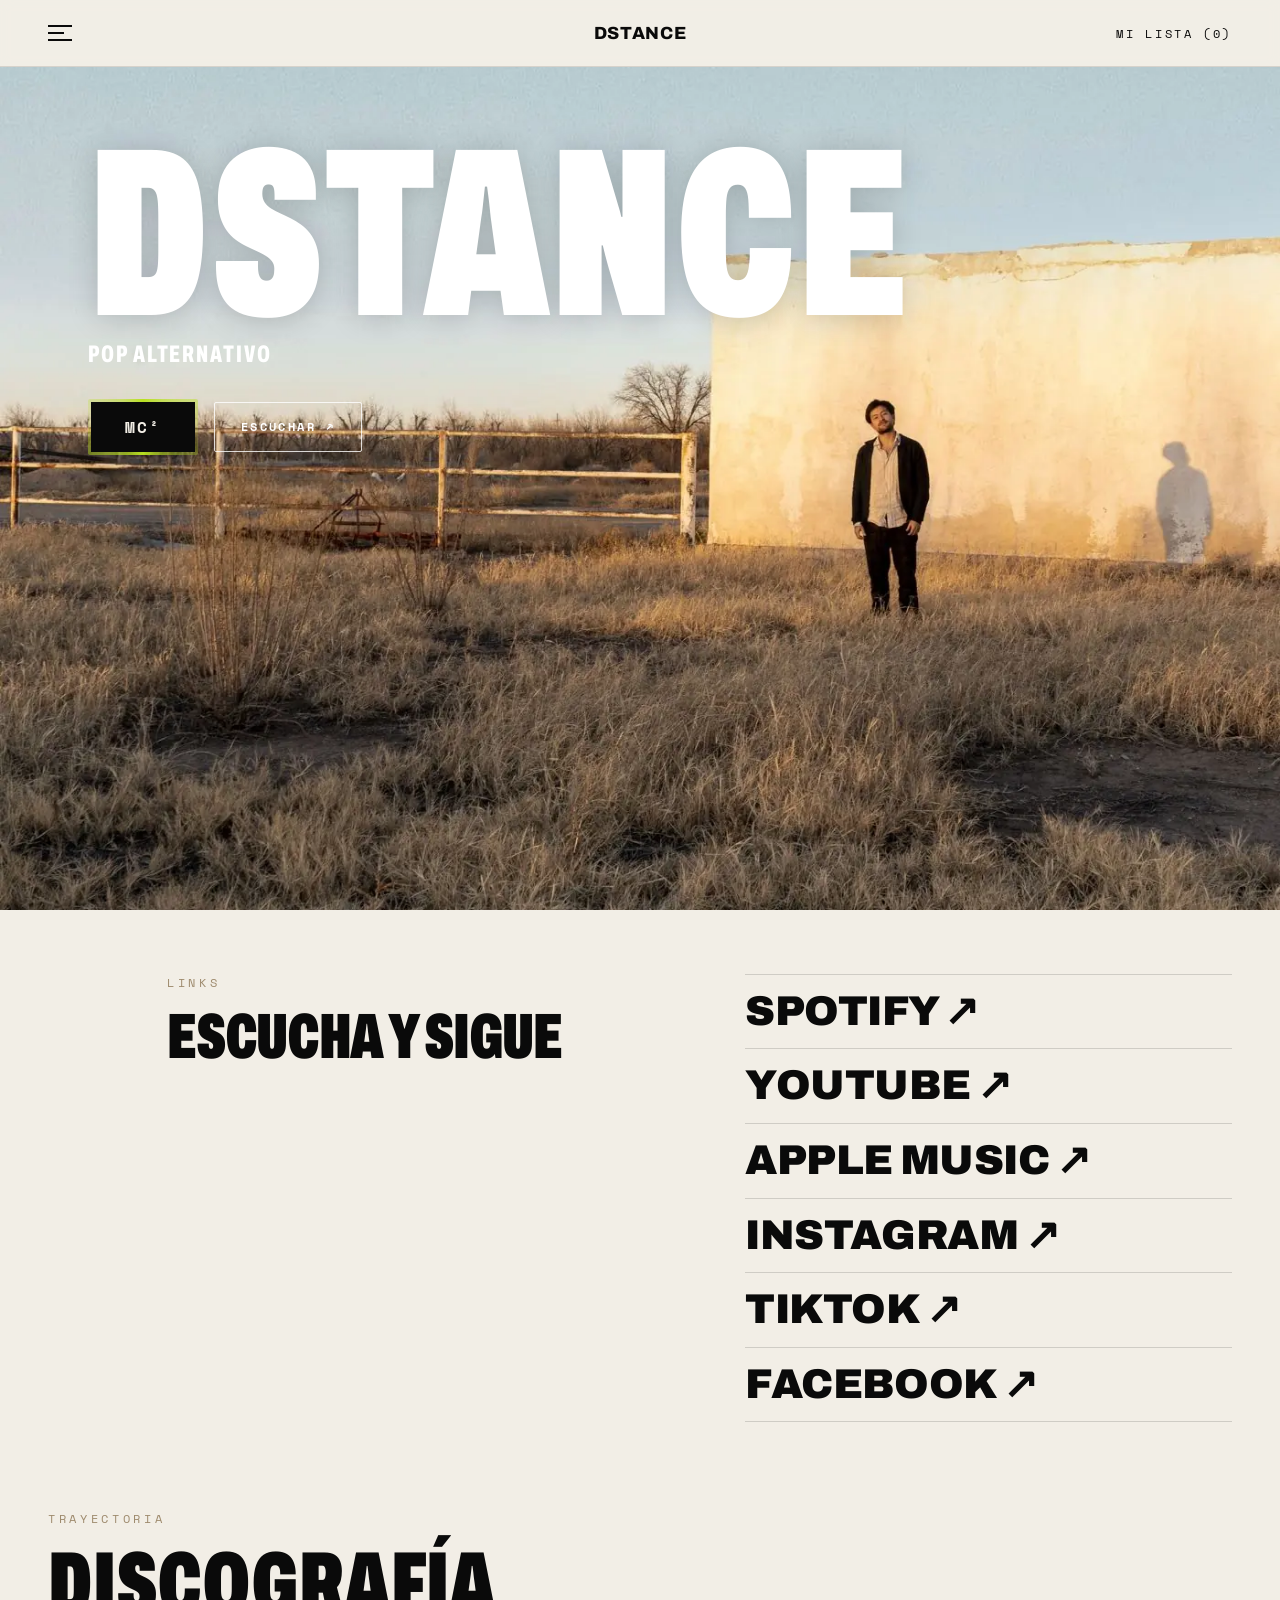
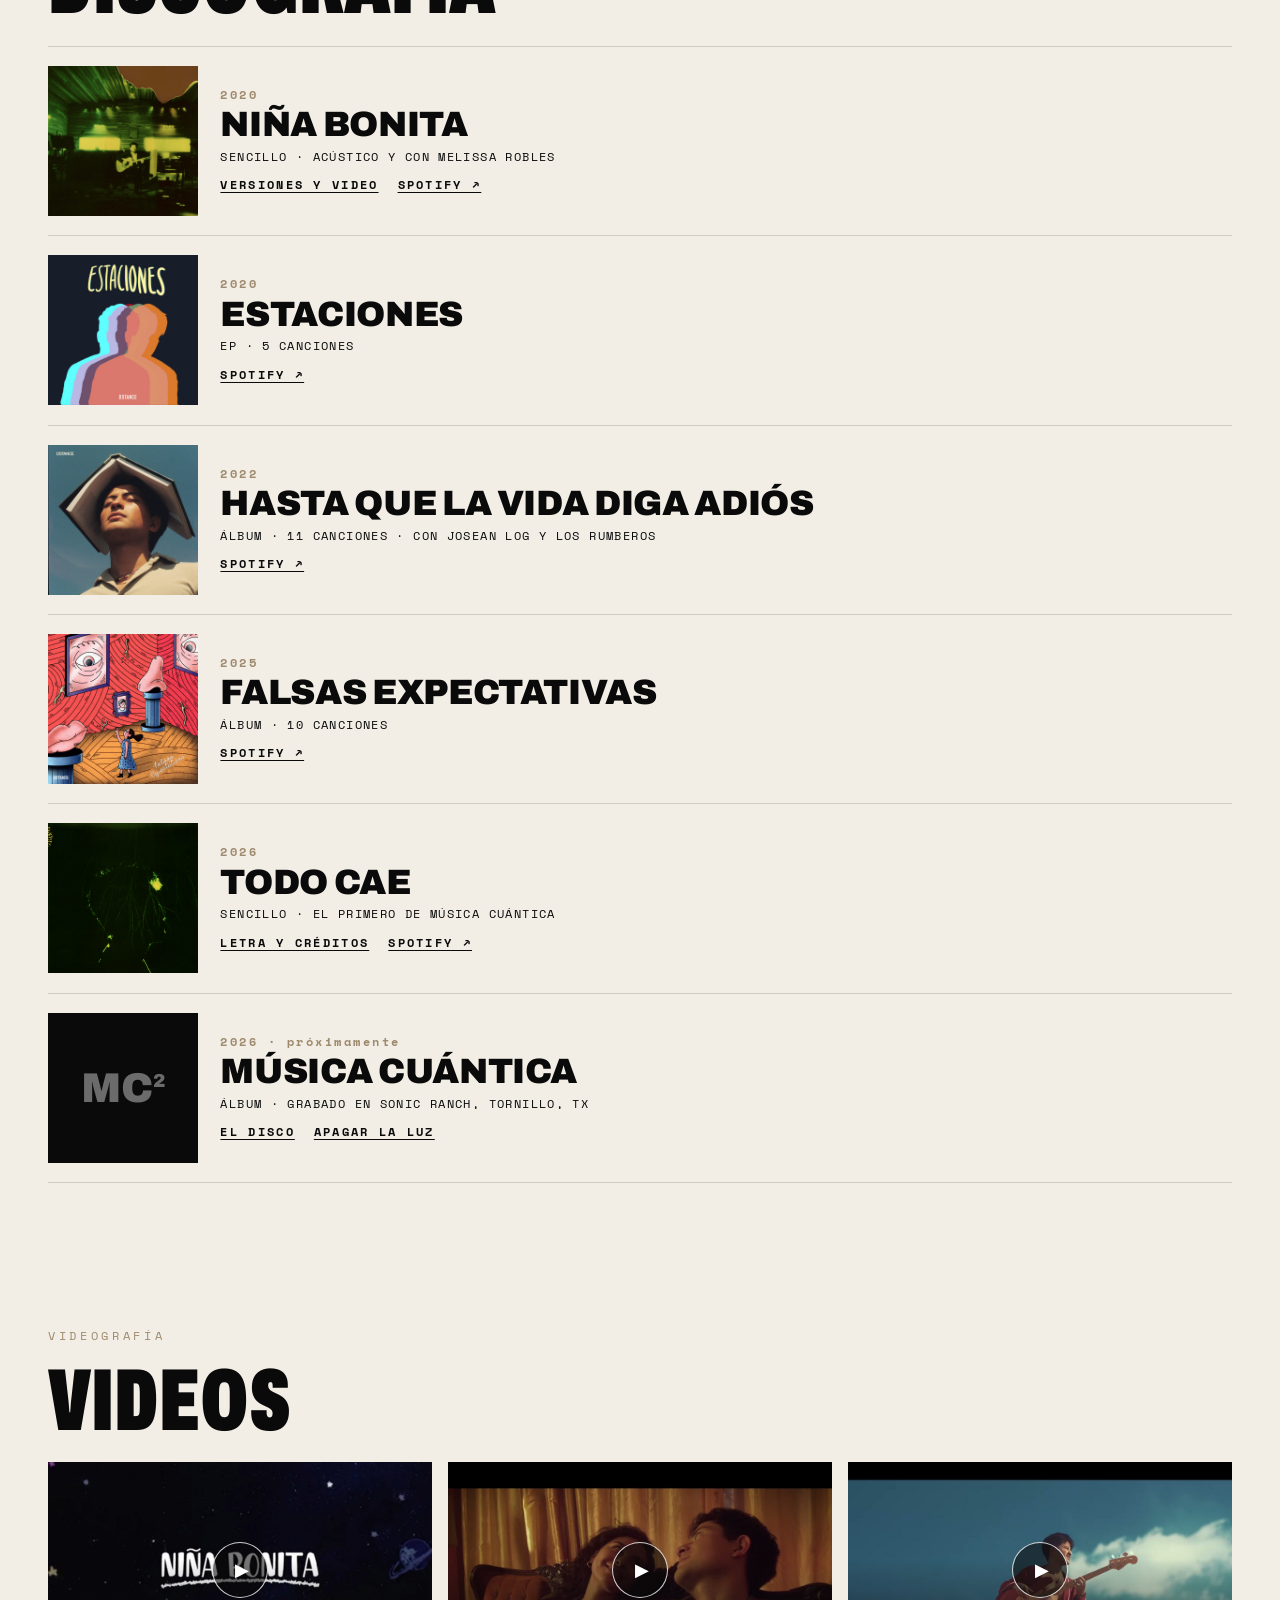
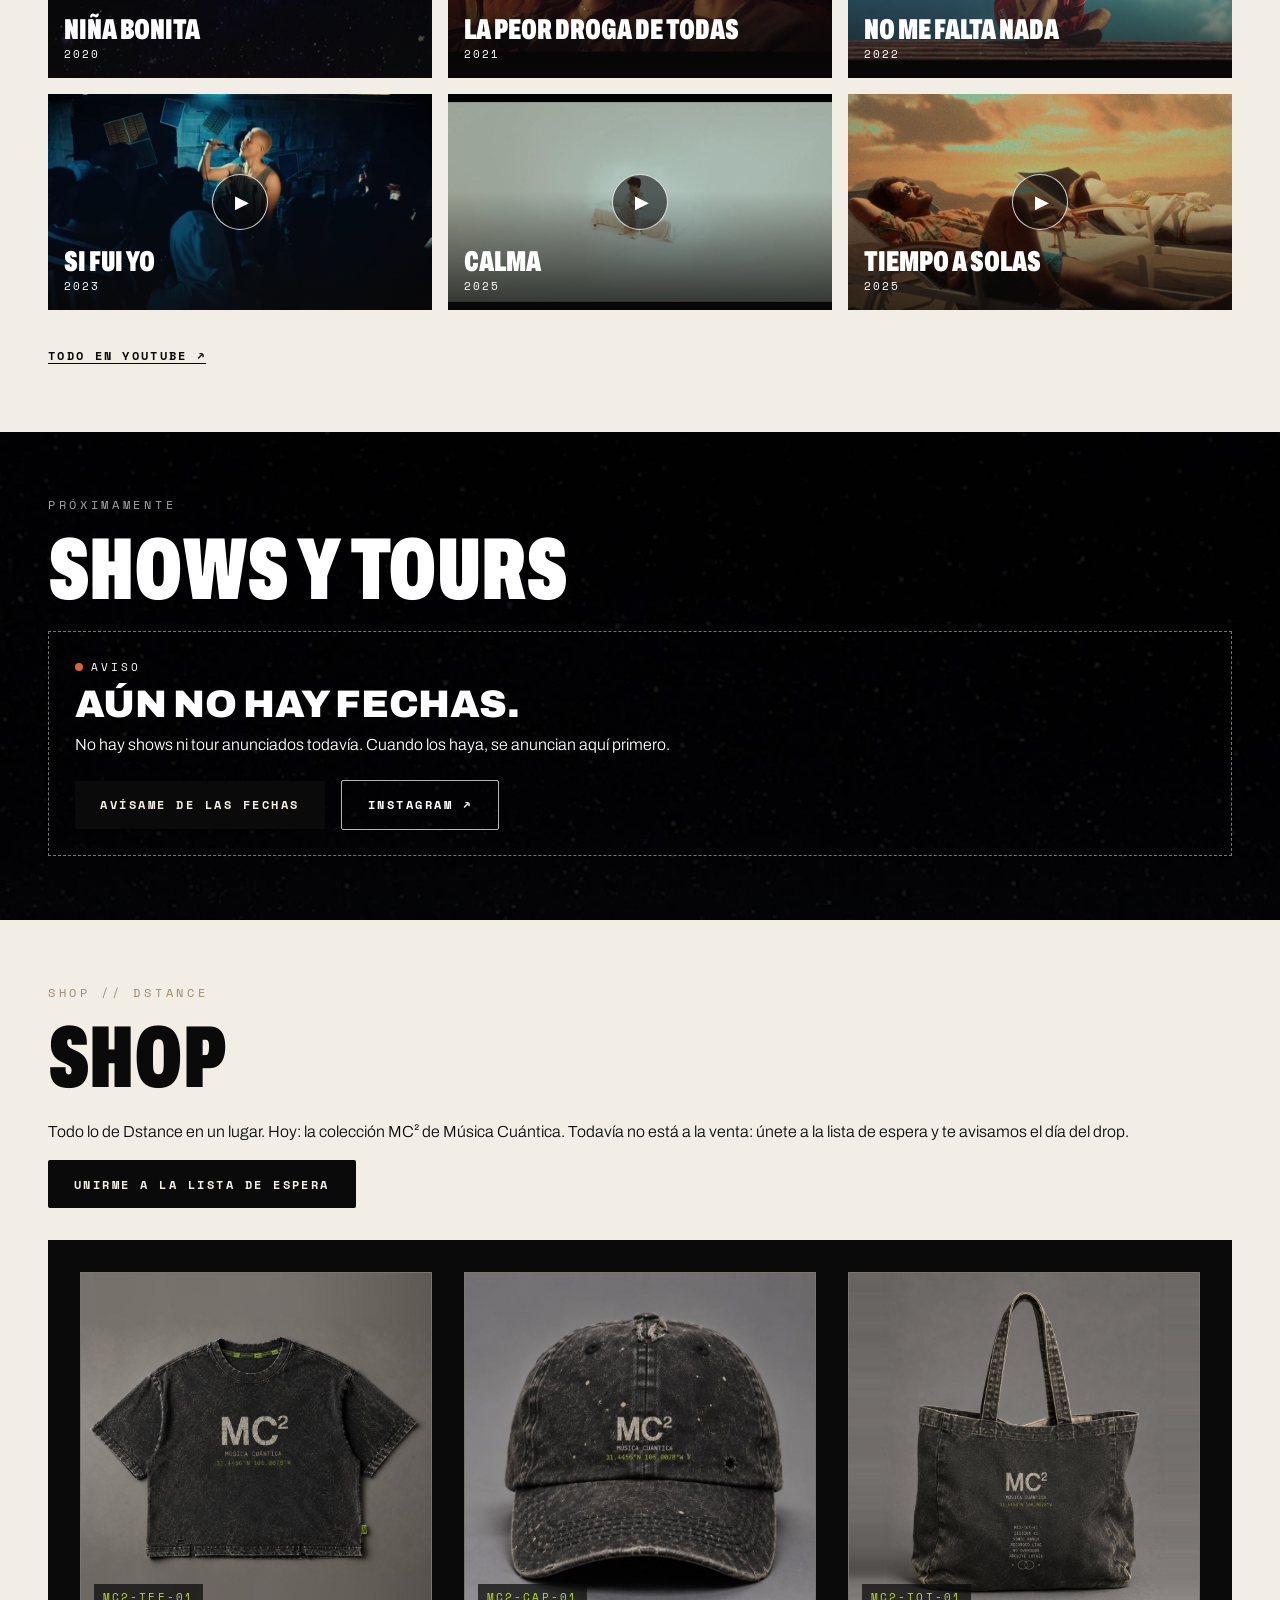
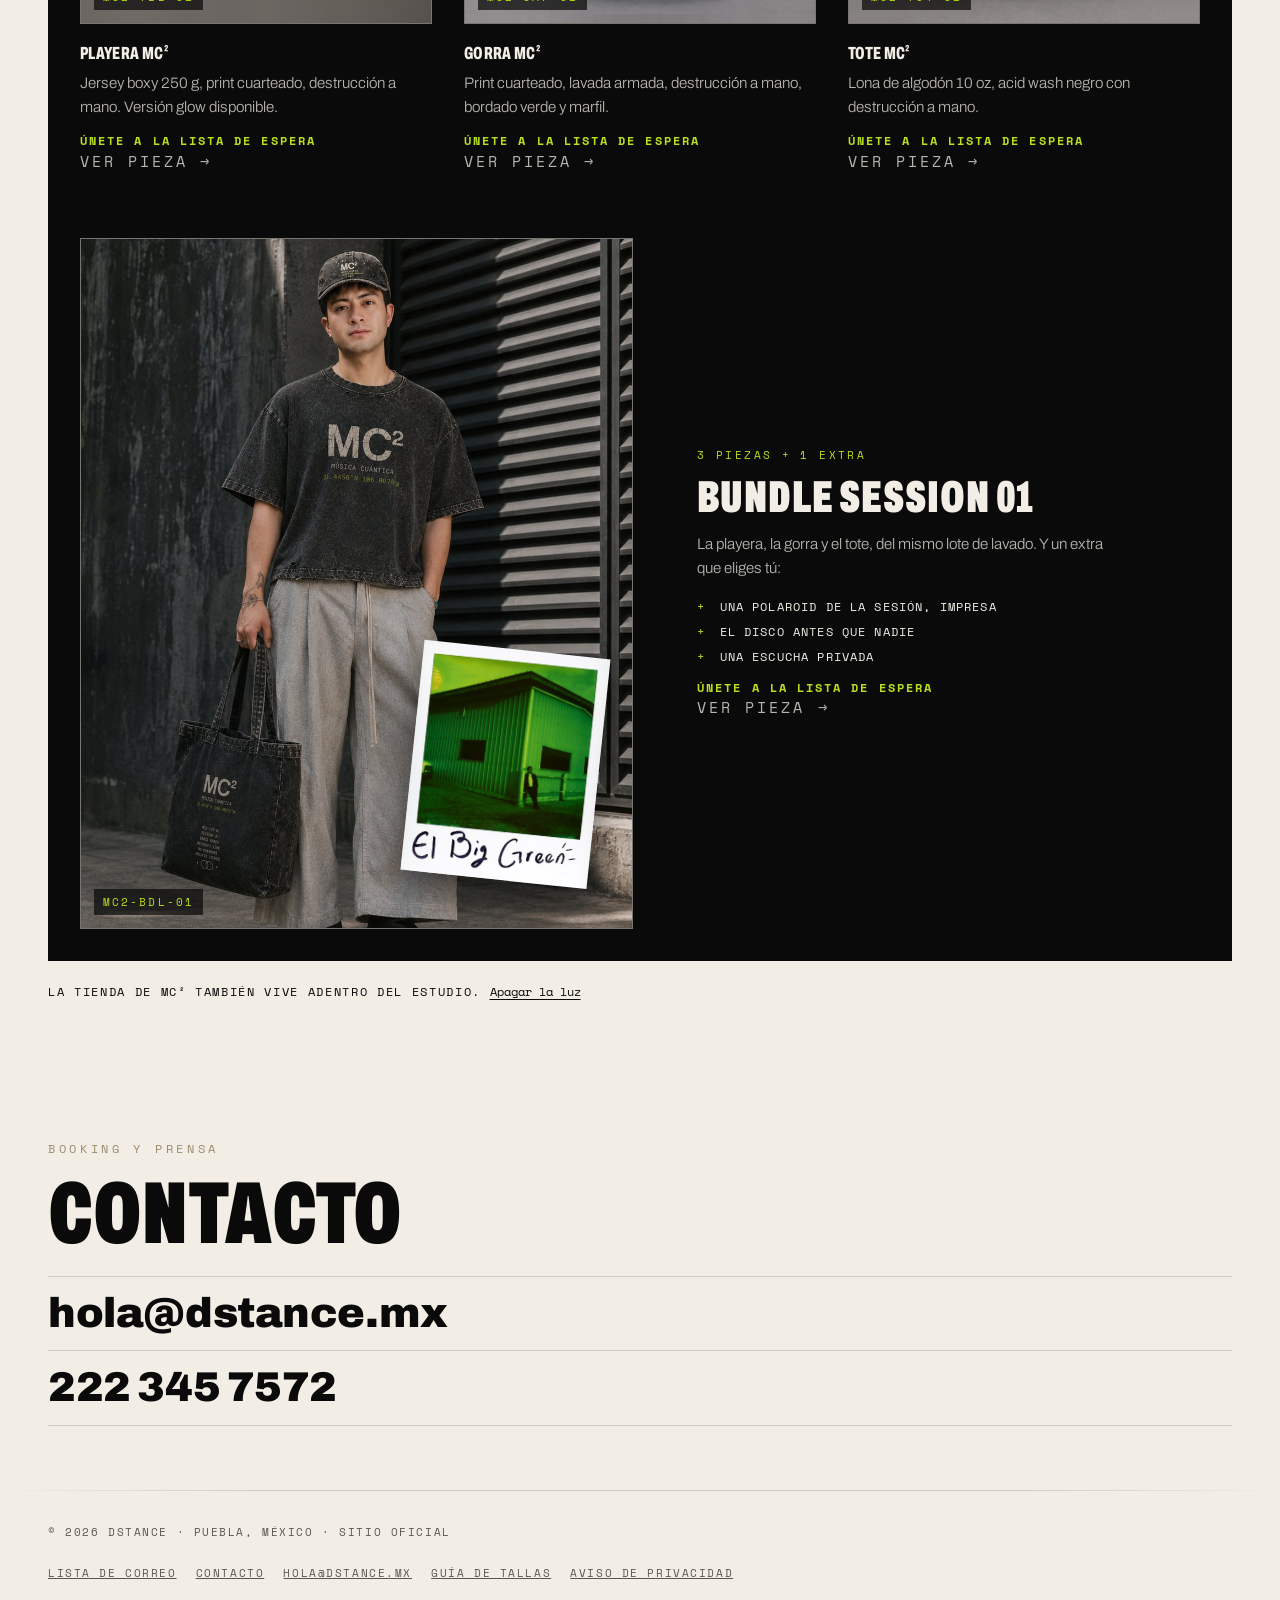
==== index.html @ 82afb0f6 "Hero: botón MC² con aro verde animado y Escuchar como segundo botón El botón negro ahora dice MC² y " ====
<!DOCTYPE html>
<!--
  LESSON 4 — The waiting list (lista de espera)
  =============================================
  Session 01 is not on sale yet, so the store stops selling and starts
  collecting the people who want to know the day of the drop:
    1. No prices anywhere. Each piece now says "Únete a la lista de espera".
    2. The cart becomes "tu lista": the pieces you want us to tell you
       about. It still remembers them after a reload (localStorage).
    3. A new section, "Lista de espera", with a <form>: leave your email or
       your WhatsApp. The form checks the contact before sending it.
    4. "COMING SOON" under the header is now a link to that form.
    5. A new product: the Bundle Session 01 (the 3 pieces + one extra).
  Everything from Lessons 1, 2 and 3 is still here: the pop-ups, the
  size guide, the code rain, the fades and the button animations.
-->
<html lang="es">
<head>
  <meta charset="utf-8">
  <!-- Every section and La Cabina have their own address (/shows/,
       /cabina/consola/…), all served by this page. Every path in it starts
       at the root (/photos/…); <base> is only a safety net. -->
  <base href="/">
  <!-- This line makes the page fit phone screens. Never delete it. -->
  <meta name="viewport" content="width=device-width, initial-scale=1, viewport-fit=cover">
  <!-- Saved to a phone's home screen, the site opens full screen like an
       app, drawing under a translucent status bar (La Cabina uses this). -->
  <meta name="theme-color" content="#0A0A0A">
  <meta name="apple-mobile-web-app-capable" content="yes">
  <meta name="mobile-web-app-capable" content="yes">
  <meta name="apple-mobile-web-app-status-bar-style" content="black-translucent">
  <meta name="apple-mobile-web-app-title" content="DSTANCE">
  <title>DSTANCE · Sitio oficial</title>
  <meta name="description" content="Sitio oficial de Dstance, pop alternativo desde Puebla: música, videos, shows, shop y Música Cuántica, el disco nuevo grabado en Sonic Ranch.">
  <link rel="icon" href="data:image/svg+xml,%3Csvg xmlns='http://www.w3.org/2000/svg' viewBox='0 0 64 64'%3E%3Crect width='64' height='64' fill='%230A0A0A'/%3E%3Ctext x='32' y='49' text-anchor='middle' font-family='Arial Narrow,Arial,sans-serif' font-weight='900' font-size='46' fill='%23F2EEE6'%3ED%3C/text%3E%3C/svg%3E">
  <!-- How the site looks when the link is shared (WhatsApp, Instagram, X…).
       SITE ADDRESS: the official domain. Change it here if it ever moves. -->
  <link rel="canonical" href="https://dstance.com.mx/">
  <meta property="og:type" content="website">
  <meta property="og:site_name" content="DSTANCE">
  <meta property="og:title" content="DSTANCE · Sitio oficial">
  <meta property="og:description" content="Pop alternativo desde Puebla. Escucha Todo Cae, el primer sencillo de Música Cuántica.">
  <meta property="og:url" content="https://dstance.com.mx/">
  <meta property="og:image" content="https://dstance.com.mx/photos/ds-campo-dia.jpg">
  <meta property="og:image:width" content="1400">
  <meta property="og:image:height" content="1750">
  <meta property="og:image:alt" content="Dstance de pie en un campo seco frente a un muro blanco, al atardecer">
  <meta property="og:locale" content="es_MX">
  <meta name="twitter:card" content="summary_large_image">
  <!-- For search engines: who Dstance is, his profiles and his records. -->
  <script type="application/ld+json">{"@context": "https://schema.org", "@type": "MusicGroup", "name": "Dstance", "alternateName": "Dany Dstance", "genre": "Pop alternativo", "url": "https://dstance.com.mx/", "image": "https://dstance.com.mx/photos/ds-campo-dia.jpg", "email": "hola@dstance.mx", "foundingLocation": {"@type": "Place", "name": "Puebla, México"}, "sameAs": ["https://open.spotify.com/artist/1NxTfbylQiyMQ8yOFxG3x2", "https://www.youtube.com/@danydstance", "https://music.apple.com/mx/artist/dstance/1435797154", "https://www.instagram.com/danydstance/", "https://www.tiktok.com/@danydstance", "https://www.facebook.com/DanyDstance"], "track": [{"@type": "MusicRecording", "name": "Todo Cae", "url": "https://dstance.com.mx/todo-cae/", "datePublished": "2026-09-18"}, {"@type": "MusicRecording", "name": "Niña Bonita - Acústico", "url": "https://dstance.com.mx/nina-bonita/", "datePublished": "2020-02-14"}], "album": [{"@type": "MusicAlbum", "name": "Estaciones", "datePublished": "2020-12-04", "url": "https://open.spotify.com/album/7Jc5DUUeQ1E7zAiJRvosZr"}, {"@type": "MusicAlbum", "name": "Hasta Que la Vida Diga Adiós", "datePublished": "2022-04-21", "url": "https://open.spotify.com/album/14Ca0sNQjuJT8hWTolmxUG"}, {"@type": "MusicAlbum", "name": "Falsas Expectativas", "datePublished": "2025-05-30", "url": "https://open.spotify.com/album/3lN91lruKySYJbYIHwqYIf"}, {"@type": "MusicAlbum", "name": "Todo Cae", "datePublished": "2026-09-18", "url": "https://open.spotify.com/album/135QtRswX1tefmyG1kXxxh"}, {"@type": "MusicAlbum", "name": "Música Cuántica", "url": "https://dstance.com.mx/musica-cuantica/"}]}</script>

  <!-- FONTS: the two typefaces of the MC² doctrina (MC2-DOC-00).
         Archivo     = display + body. Heavy (800/900) for the MC² lockup and titles.
         Space Mono  = the "technical studio" voice: coordinates, SKUs, the acta. -->
  <link rel="preconnect" href="https://fonts.googleapis.com">
  <link rel="preconnect" href="https://fonts.gstatic.com" crossorigin>
  <link href="https://fonts.googleapis.com/css2?family=Archivo:wdth,wght@62..100,300..900&family=Space+Mono:wght@400;700&display=swap" rel="stylesheet">

  <style>
    /* ---------------------------------------------------------------
       CSS VARIABLES ("design tokens")
       Define each brand color ONCE here, then reuse it everywhere with
       var(--name). To apply the brandbook, change only these hex values.
       --------------------------------------------------------------- */
    :root {
      /* Hex values from the brandbook (MC2-DOC-00 doctrina). */
      --washed-black: #0A0A0A;   /* negro mineral */
      --mottle:       #2a2925;   /* lighter speckle in the wash */
      --ivory:        #F2EEE6;   /* marfil print */
      --chem-green:   #B8E020;   /* verde químico: coordinates, the "signal" */
      --glow:         #c6ff8a;   /* glow-in-the-dark green (/GLW) */
      --sepia:        #9E8A6D;   /* aged thread, kickers */
      --muted:        #6B6B6B;   /* gris: secondary text, rules */
      --line:         rgba(242,238,230,.16);

      --font-display: "Archivo", "Helvetica Neue", Arial, sans-serif;
      --font-body:    "Archivo", "Helvetica Neue", Arial, sans-serif;
      --font-mono:    "Space Mono", ui-monospace, monospace;

      box-sizing: border-box;
      padding-top: env(safe-area-inset-top, 0px);
      padding-bottom: env(safe-area-inset-bottom, 0px);
    }
    /* MC² is a dark brand, so it stays dark in both light and dark mode. */
    @media (prefers-color-scheme: dark) { :root:not([data-theme="light"]) { --washed-black: #0A0A0A; } }
    :root[data-theme="dark"] { --washed-black: #0A0A0A; }

    html { scroll-padding-top: env(safe-area-inset-top, 0px); }
    *, *::before, *::after { box-sizing: inherit; }

    /* The mottled "acid wash" texture, drawn with an SVG noise filter
       (no image file needed). It covers the top of the page (header, signal and hero
       on one sheet, so no seams) and fades into plain black below it.
       --wash-size = a square at least as wide as the screen and 1.2
       screens tall; the gradient on top fades it out inside that square. */
    body {
      --wash-size: max(100vw, 120vh);
      margin: 0;
      position: relative;
      background:
        linear-gradient(to bottom, transparent 35%, var(--washed-black) 78%) top center / var(--wash-size) var(--wash-size) no-repeat,
        url("data:image/svg+xml,%3Csvg xmlns='http://www.w3.org/2000/svg' width='300' height='300'%3E%3Cfilter id='n'%3E%3CfeTurbulence type='fractalNoise' baseFrequency='.012' numOctaves='4' seed='7' stitchTiles='stitch'/%3E%3CfeColorMatrix values='0 0 0 0 .2  0 0 0 0 .19  0 0 0 0 .18  0 0 0 1.4 -.55'/%3E%3C/filter%3E%3Crect width='100%25' height='100%25' filter='url(%23n)'/%3E%3C/svg%3E") top center / var(--wash-size) var(--wash-size) no-repeat,
        var(--washed-black);
      color: var(--ivory);
      font-family: var(--font-body);
      font-weight: 300;
      line-height: 1.55;
      -webkit-font-smoothing: antialiased;
      transition: background-color .6s ease;
    }

    a { color: inherit; }
    :focus-visible { outline: 2px solid var(--chem-green); outline-offset: 3px; }

    /* ---------- HEADER ---------- */
    /* Three columns: the menu on the left, DSTANCE in the middle, Mi lista
       on the right. It stays at the top while you scroll. */
    .site-header {
      display: grid; grid-template-columns: 1fr auto 1fr; align-items: center; gap: 1rem;
      padding: .7rem clamp(1rem, 4vw, 3rem);
      background: rgba(10,10,10,.72); -webkit-backdrop-filter: blur(6px); backdrop-filter: blur(6px);
      border-bottom: 1px solid var(--line);
    }
    .wordmark { grid-column: 2; text-decoration: none; font-weight: 800; font-size: 1.1rem; letter-spacing: .04em; text-align: center; }
    .site-header .cart-link { grid-column: 3; justify-self: end; }
    .site-header .cart-link { white-space: nowrap; }
    @media (max-width: 420px) { .site-header .cart-link { letter-spacing: .12em; font-size: .68rem; } }
    /* The menu button: three lines, the middle one shorter, like a fader scale. */
    .burger {
      grid-column: 1; justify-self: start;
      width: 44px; height: 44px; margin-left: -10px; padding: 0 10px;
      display: grid; align-content: center; gap: 5px;
      background: none; border: 0; color: var(--ivory); cursor: pointer;
    }
    .burger span { display: block; height: 2px; background: currentColor; transition: width .25s ease, background-color .25s ease; }
    .burger span:nth-child(1) { width: 24px; }
    .burger span:nth-child(2) { width: 16px; }
    .burger span:nth-child(3) { width: 24px; }
    @media (hover: hover) { .burger:hover { color: var(--chem-green); } .burger:hover span:nth-child(2) { width: 24px; } }
    section[id] { scroll-margin-top: 4.5rem; }   /* the sticky header doesn't cover the titles */
    .cart-link {
      background: none; border: 0; color: inherit; cursor: pointer; padding: .4rem 0;
      text-decoration: none; font-family: var(--font-mono); font-size: .75rem;
      letter-spacing: .22em; text-transform: uppercase;
    }

    /* ---------- HERO: the album lockup ---------- */
    .hero {
      min-height: 88vh;
      display: grid; align-content: center;
      padding: 2rem clamp(1rem, 4vw, 3rem) 4rem;
    }
    .lockup {
      font-family: var(--font-display);
      font-weight: 800;
      font-size: clamp(7rem, 30vw, 20rem);
      line-height: 1;            /* tall enough to hold the ², so the mask never cuts it */
      letter-spacing: -.03em;
      /* The padding gives the glow room inside the mask (the mask stops at
         the box, which cut the glow into a rectangle); the negative margin
         keeps the lockup exactly where it was. */
      padding: .12em; margin: -.12em;
      /* "Cracked print": a noise mask eats small cracks into the letters,
         like the pre-washed print that breaks apart on the tote. Sparse on
         purpose: the logo must stay readable. The mask only covers the
         heading's own box, so everything must sit inside that box. */
      -webkit-mask-image: url("data:image/svg+xml,%3Csvg xmlns='http://www.w3.org/2000/svg' width='200' height='200'%3E%3Cfilter id='c'%3E%3CfeTurbulence type='fractalNoise' baseFrequency='.55' numOctaves='2' stitchTiles='stitch'/%3E%3CfeColorMatrix values='0 0 0 0 0  0 0 0 0 0  0 0 0 0 0  0 0 0 -14 10.4'/%3E%3C/filter%3E%3Crect width='100%25' height='100%25' filter='url(%23c)'/%3E%3C/svg%3E");
              mask-image: url("data:image/svg+xml,%3Csvg xmlns='http://www.w3.org/2000/svg' width='200' height='200'%3E%3Cfilter id='c'%3E%3CfeTurbulence type='fractalNoise' baseFrequency='.55' numOctaves='2' stitchTiles='stitch'/%3E%3CfeColorMatrix values='0 0 0 0 0  0 0 0 0 0  0 0 0 0 0  0 0 0 -14 10.4'/%3E%3C/filter%3E%3Crect width='100%25' height='100%25' filter='url(%23c)'/%3E%3C/svg%3E");
      transition: color .6s ease, text-shadow .6s ease;
    }
    /* The ² sits high and small, exactly like the printed lockup. */
    .lockup sup { font-size: .4em; vertical-align: top; position: relative; top: .24em; line-height: 1; margin-left: .04em; letter-spacing: 0; }

    /* Everything under the lockup speaks in mono, like the tote and the tee. */
    .album-name, .coords, .acta {
      font-family: var(--font-mono); text-transform: uppercase; margin: 0;
    }
    .album-name { font-size: clamp(.95rem, 2.4vw, 1.35rem); letter-spacing: .14em; margin: 1.4rem 0 .35rem; }
    .coords { color: var(--chem-green); font-size: clamp(.95rem, 2.4vw, 1.35rem); letter-spacing: .04em; }
    .acta {
      list-style: none; padding: 0; margin: 1.8rem 0 2.5rem;
      color: var(--sepia); font-size: .78rem; letter-spacing: .14em; line-height: 1.9;
    }
    .acta .locked { color: var(--ivory); }
    .acta .fixed { text-transform: none; }   /* shown exactly as written */
    .rings { display: block; width: 46px; height: 24px; margin-top: .9rem; color: var(--ivory); }

    .hero-actions { display: flex; flex-wrap: wrap; gap: 1rem; align-items: center; }
    .btn {
      display: inline-block; padding: .9rem 1.6rem;
      background: var(--ivory); color: var(--washed-black);
      font: 700 .78rem var(--font-mono); letter-spacing: .2em; text-transform: uppercase; text-decoration: none;
      border: 0; border-radius: 2px; cursor: pointer;
    }
    .btn-ghost { background: none; color: var(--ivory); border: 1px solid var(--muted); }

    /* LIGHTS OFF: when the <html> tag has data-lights="off", the print glows.
       This mirrors the MC2-TEE-01/GLW tee: ivory by day, green at night. */
    html[data-lights="off"] body { background: #050505; }
    html[data-lights="off"] .lockup { color: var(--glow); text-shadow: 0 0 18px var(--glow), 0 0 60px rgba(198,255,138,.45); }

    /* ---------- PRODUCTS ---------- */
    .drop { padding: 4rem clamp(1rem, 4vw, 3rem); max-width: 1200px; margin: 0 auto; }
    .eyebrow {
      display: block; font-family: var(--font-mono); font-size: .72rem; letter-spacing: .32em;
      text-transform: uppercase; color: var(--chem-green); margin-bottom: 1rem;
    }
    .drop h2, .story h2 {
      font-family: var(--font-display); font-weight: 900; text-transform: uppercase;
      font-size: clamp(2.2rem, 6vw, 4rem); letter-spacing: -.02em; line-height: .9; margin: 0 0 1.2rem;
    }
    .drop-intro { color: var(--ivory); max-width: 58ch; margin: 0 0 2.5rem; }

    /* CSS GRID: 1 column on phones, 3 columns on wide screens.
       auto-fit + minmax does that automatically, no extra code. */
    /* Lesson 4: always three columns (the bundle spans all three), one on phones. */
    .products { display: grid; grid-template-columns: repeat(3, minmax(0, 1fr)); gap: 2rem; }
    @media (max-width: 640px) { .products { grid-template-columns: 1fr; } }

    .product { display: flex; flex-direction: column; }
    /* Each photo sits in a square frame. A second photo (optional) is
       stacked on top and fades in on hover: a peek at a detail. */
    .product-photo {
      position: relative; margin: 0;
      aspect-ratio: 1 / 1; overflow: hidden;
      border: 1px solid var(--line);
      background: #5f5e5b;   /* studio grey, shown while the photo loads */
    }
    .product-photo img {
      position: absolute; inset: 0; width: 100%; height: 100%;
      object-fit: cover; display: block;
      transition: opacity .5s ease, transform .8s ease;
    }
    .product-photo .alt { opacity: 0; }
    /* Hover only on devices with a mouse: on iPads and phones a tap would
       leave the hover look "stuck" after closing the pop-up. */
    @media (hover: hover) {
      .product:hover .product-photo .alt { opacity: 1; }
      .product:hover .product-photo img:only-of-type { transform: scale(1.03); }
    }
    .sku {
      position: absolute; left: .8rem; bottom: .8rem;
      font-family: var(--font-mono); font-size: .68rem; letter-spacing: .2em;
      color: var(--chem-green); background: rgba(10,10,10,.72); padding: .3rem .55rem;
    }
    .product h3 { font-weight: 800; text-transform: uppercase; letter-spacing: .02em; font-size: 1.1rem; margin: 1rem 0 .3rem; }
    .product p { margin: 0; color: rgba(242,238,230,.75); font-size: .95rem; }
    /* Lesson 4: where the price was, the card now invites you to the list. */
    .price {
      font-family: var(--font-mono); color: var(--chem-green) !important; font-weight: 700;
      font-size: .72rem !important; letter-spacing: .18em; text-transform: uppercase; margin-top: .8rem !important;
    }
    .more { font-family: var(--font-mono); font-size: .7rem; letter-spacing: .2em; text-transform: uppercase; color: var(--sepia); margin-top: .5rem; }

    /* ---------- TODO CAE: the single ----------
       The cover beside the text; on phones, the cover on top. */
    .single {
      max-width: 1200px; margin: 0 auto; padding: 4rem clamp(1rem, 4vw, 3rem);
      display: grid; grid-template-columns: minmax(0, 420px) minmax(0, 1fr); gap: clamp(2rem, 6vw, 5rem); align-items: center;
    }
    .single h2 {
      font-family: var(--font-display); font-weight: 900; text-transform: uppercase;
      font-size: clamp(2.6rem, 8vw, 5rem); letter-spacing: -.02em; line-height: .9; margin: 0 0 1.2rem;
    }
    .single-cover { margin: 0; aspect-ratio: 1 / 1; border: 1px solid var(--line); background: var(--washed-black); }
    .single-cover img { width: 100%; height: 100%; object-fit: cover; display: block; }
    .single .drop-intro { margin-bottom: 1rem; }
    .single-tune { margin-top: 1.6rem; }
    html[data-lights="off"] .single-cover img { filter: brightness(1.4) saturate(1.2); }
    @media (max-width: 760px) {
      .single { grid-template-columns: 1fr; }
      .single-cover { width: min(360px, 100%); }
    }

    /* ---------- STORY ---------- */
    .story { padding: 5rem clamp(1rem, 4vw, 3rem); max-width: 720px; margin: 0 auto; }
    .story p { font-size: 1.1rem; max-width: 62ch; }

    /* ---------- FOOTER ---------- */
    .site-footer {
      /* A hairline that fades out at both ends instead of a hard rule. */
      border-top: 1px solid; border-image: linear-gradient(to right, transparent, var(--line) 20%, var(--line) 80%, transparent) 1;
      font-family: var(--font-mono); letter-spacing: .14em; text-transform: uppercase;
      padding: 2rem clamp(1rem, 4vw, 3rem);
      display: flex; flex-wrap: wrap; gap: 1.5rem; justify-content: space-between;
      color: var(--muted); font-size: .7rem;
    }
    .site-footer nav { display: flex; flex-wrap: wrap; gap: 1.2rem; }

    /* ---------- LESSON 3: THE WHOLE CARD IS CLICKABLE ---------- */
    .product { position: relative; }
    .product h3 .open {
      all: unset; cursor: pointer;
    }
    /* The button's ::after stretches over the entire card (the card is
       position: relative), so a click anywhere on the card hits the button. */
    .product h3 .open::after { content: ""; position: absolute; inset: 0; }
    .product:has(.open:focus-visible) h3 { color: var(--chem-green); }
    @media (hover: hover) { .product:hover h3 { color: var(--chem-green); } }
    .product:has(.open:focus-visible) { outline: 2px solid var(--chem-green); outline-offset: 6px; }

    /* ---------- LESSON 3: POP-UPS (<dialog>) ---------- */
    dialog {
      background: var(--washed-black); color: var(--ivory);
      border: 1px solid var(--line); padding: 0;
      max-width: none; max-height: none;
    }
    dialog::backdrop { background: rgba(5,5,5,.8); backdrop-filter: blur(3px); }
    html:has(dialog[open]) { overflow: hidden; }   /* the page behind stops scrolling */

    /* The top bar of each pop-up, like the "chrome" strip of the brandbook. */
    .bar {
      position: sticky; top: 0; z-index: 2;
      display: flex; justify-content: space-between; align-items: center; gap: 1rem;
      padding: .9rem clamp(1rem, 3vw, 2rem);
      background: var(--washed-black); border-bottom: 1px solid var(--line);
      font-family: var(--font-mono); font-size: .7rem; letter-spacing: .22em; text-transform: uppercase;
    }
    .bar .code { color: var(--chem-green); }
    .x {
      background: none; border: 1px solid var(--line); color: var(--ivory); cursor: pointer;
      font: 400 1.2rem/1 var(--font-mono); width: 2.2rem; height: 2.2rem;
    }
    .x:hover { border-color: var(--ivory); }

    /* Product pop-up */
    .sheet { width: min(1100px, calc(100vw - 2rem)); max-height: calc(100dvh - 2rem); overflow: auto; margin: auto; }
    .pd { display: grid; grid-template-columns: 1.05fr .95fr; gap: clamp(1.5rem, 4vw, 3rem); padding: 1.5rem clamp(1rem, 3vw, 2rem) 2.5rem; }
    .pd-main { aspect-ratio: 1 / 1; background: #5f5e5b; border: 1px solid var(--line); }
    .pd-main img { width: 100%; height: 100%; object-fit: contain; display: block; }
    .thumbs { display: flex; gap: .6rem; margin-top: .6rem; }
    .thumbs[hidden] { display: none; }   /* display: flex would beat the hidden attribute */
    .thumbs button {
      width: 72px; aspect-ratio: 1 / 1; padding: 0; cursor: pointer;
      background: #5f5e5b; border: 1px solid var(--line); opacity: .6;
    }
    .thumbs button[aria-pressed="true"] { border-color: var(--chem-green); opacity: 1; }
    .thumbs img { width: 100%; height: 100%; object-fit: cover; display: block; }

    .pd-name {
      font-family: var(--font-display); font-weight: 900; text-transform: uppercase;
      font-size: clamp(2rem, 4.4vw, 3.2rem); letter-spacing: -.02em; line-height: .9; margin: 0 0 .7rem;
    }
    .pd-price { font-family: var(--font-mono); font-weight: 700; font-size: 1.1rem; letter-spacing: .06em; margin: 0 0 1.4rem; }
    .pd-details p { margin: 0 0 .9rem; max-width: 60ch; }

    .opt { border: 0; padding: 0; margin: 1.3rem 0 0; }
    .opt legend, .qty-label {
      font-family: var(--font-mono); font-size: .68rem; letter-spacing: .22em; text-transform: uppercase;
      color: var(--muted); margin-bottom: .55rem; padding: 0; display: block;
    }
    .pills { display: flex; flex-wrap: wrap; gap: .5rem; }
    .pill { position: relative; }
    .pill input { position: absolute; opacity: 0; inset: 0; margin: 0; cursor: pointer; }
    .pill span {
      display: inline-block; min-width: 3rem; text-align: center; padding: .6rem .9rem;
      border: 1px solid var(--muted); cursor: pointer;
      font: 400 .78rem var(--font-mono); letter-spacing: .12em; text-transform: uppercase;
    }
    .pill input:checked + span { background: var(--ivory); color: var(--washed-black); border-color: var(--ivory); font-weight: 700; }
    .pill input:focus-visible + span { outline: 2px solid var(--chem-green); outline-offset: 2px; }

    .buy { display: flex; flex-wrap: wrap; gap: 1rem; align-items: end; margin-top: 1.3rem; }
    .buy .btn { flex: 1; min-width: 12rem; }

    .spec-table { width: 100%; border-collapse: collapse; font-family: var(--font-mono); font-size: .75rem; margin-top: 2rem; }
    .spec-table td { padding: .65rem 0; border-bottom: 1px solid var(--line); vertical-align: top; letter-spacing: .04em; }
    .spec-table td:first-child { color: var(--muted); text-transform: uppercase; letter-spacing: .15em; width: 34%; font-size: .66rem; padding-top: .75rem; }
    .spec-table td:last-child { font-weight: 700; }
    .care {
      border-left: 2px solid var(--chem-green); padding: .5rem 0 .5rem 1rem; margin: 1.6rem 0 0;
      font-family: var(--font-mono); font-size: .74rem; letter-spacing: .04em; color: var(--sepia);
    }

    /* Cart drawer: a dialog glued to the right edge, full height. */
    .drawer {
      margin: 0 0 0 auto; width: min(440px, 100vw); height: 100dvh; max-height: 100dvh;
      border-width: 0 0 0 1px; overflow: hidden;
    }
    .drawer[open] { display: flex; flex-direction: column; animation: slide-in .3s ease; }
    @keyframes slide-in { from { transform: translateX(100%); } }
    .cart-lines { list-style: none; margin: 0; padding: 0 clamp(1rem, 3vw, 1.5rem); overflow: auto; flex: 1; }
    .cart-empty { padding: 2rem clamp(1rem, 3vw, 1.5rem); color: var(--muted); flex: 1; }
    .line { display: grid; grid-template-columns: 72px 1fr auto; gap: 1rem; padding: 1.1rem 0; border-bottom: 1px solid var(--line); }
    .line-photo { width: 72px; height: 72px; object-fit: cover; background: #5f5e5b; display: block; }
    .line p { margin: 0; }
    .line-name { font-weight: 800; text-transform: uppercase; font-size: .95rem; }
    .line-meta { font-family: var(--font-mono); font-size: .66rem; letter-spacing: .12em; text-transform: uppercase; color: var(--sepia); margin-top: .2rem !important; }
    .line-controls { display: flex; align-items: center; gap: 1rem; margin-top: .7rem; }
    .remove {
      background: none; border: 0; padding: 0; cursor: pointer; color: var(--muted);
      font: 400 .66rem var(--font-mono); letter-spacing: .18em; text-transform: uppercase; text-decoration: underline;
    }
    .remove:hover { color: var(--ivory); }
    .cart-foot { border-top: 1px solid var(--line); padding: 1.2rem clamp(1rem, 3vw, 1.5rem) calc(1.2rem + env(safe-area-inset-bottom, 0px)); }
    .cart-note { font-family: var(--font-mono); font-size: .66rem; letter-spacing: .1em; color: var(--muted); margin: 0 0 1rem; }
    .cart-foot .btn { width: 100%; }
    .btn:disabled { opacity: .45; cursor: not-allowed; }

    /* Phones: the pop-up fills the screen in one column. iPads keep two. */
    @media (max-width: 760px) {
      .sheet { width: 100vw; height: 100dvh; max-height: 100dvh; margin: 0; border: 0; }
      .pd { grid-template-columns: 1fr; }
    }

    /* ---------- THE SONIC RANCH POLAROIDS ----------
       Real Polaroids from the recording session: they bring the same
       verde químico and black as the brand, so they sit in the background
       instead of fighting the clothes.
       Each background photo lives in a ::before layer behind the content
       (z-index: -1 inside an "isolated" section), so the text never moves. */
    .hero, .disco { position: relative; isolation: isolate; overflow: hidden; }
    .hero::before, .disco::before { content: ""; position: absolute; inset: 0; z-index: -1; pointer-events: none; }

    /* Hero: glowing branches. "lighten" only adds the green light on top of
       the acid wash, and the mask fades the photo out behind the lockup. */
    .hero::before {
      background: url("/photos/fondo-ramas.jpg") right center / auto 100% no-repeat;   /* the whole print, full height */
      mix-blend-mode: lighten; opacity: .75;
      /* Two masks multiplied: fade in from the left, fade in at the top and out at the bottom. */
      -webkit-mask-image: linear-gradient(to right, transparent 45%, #000 85%), linear-gradient(to bottom, transparent, #000 18%, #000 60%, transparent);
      -webkit-mask-composite: source-in;
              mask-image: linear-gradient(to right, transparent 45%, #000 85%), linear-gradient(to bottom, transparent, #000 18%, #000 60%, transparent);
              mask-composite: intersect;
      transition: opacity .6s ease, filter .6s ease;
    }
    /* Lights off: the branches glow, like the /GLW print. */
    html[data-lights="off"] .hero::before { opacity: 1; filter: brightness(1.5) saturate(1.2) contrast(1.4); }   /* contrast keeps the photo's blacks black: no visible box */

    /* El disco: the spotlit field as a faded texture, fading into black at
       the top and bottom so the section melts into the page. */
    .disco::before {
      background: url("/photos/fondo-claro.jpg") center 62% / cover no-repeat;
      opacity: .32;
      -webkit-mask-image: linear-gradient(to bottom, transparent, #000 30%, #000 70%, transparent);
              mask-image: linear-gradient(to bottom, transparent, #000 30%, #000 70%, transparent);
    }
    html[data-lights="off"] .disco::before { opacity: .5; }
    .disco .story {
      max-width: 1200px;
      display: grid; grid-template-columns: 1fr minmax(0, 420px); gap: clamp(2rem, 6vw, 5rem); align-items: center;
    }
    .disco-note { font-family: var(--font-mono); font-size: .72rem; letter-spacing: .14em; text-transform: uppercase; color: var(--sepia); }

    /* A Polaroid is just the scanned print (white frame included), a little
       tilted, with a shadow so it looks like it sits on the page. */
    .polaroid { margin: 0; }
    .polaroid img {
      display: block; width: 100%; height: auto;
      box-shadow: 0 18px 40px rgba(0,0,0,.6);
      transform: rotate(var(--tilt, 0deg));
      transition: transform .5s ease;
    }
    @media (hover: hover) { .polaroid:hover img { transform: rotate(0deg) scale(1.02); } }
    .polaroid-main { --tilt: 2.5deg; }
    .polaroids {
      grid-column: 1 / -1; width: 100%; max-width: 900px; justify-self: center;
      list-style: none; margin: 1rem 0 0; padding: 0;
      display: grid; grid-template-columns: repeat(3, 1fr); gap: clamp(.8rem, 3vw, 2.5rem);
    }
    .polaroids li:nth-child(1) { --tilt: -3deg; }
    .polaroids li:nth-child(2) { --tilt: 1.5deg; margin-top: 1.5rem; }
    .polaroids li:nth-child(3) { --tilt: -1deg; }

    @media (max-width: 760px) {
      .disco .story { grid-template-columns: 1fr; }
      .polaroid-main { width: min(340px, 86%); margin: 0 auto; }
      /* On phones the hero photo moves under the lockup instead of beside it. */
      .hero::before {
        background-position: center bottom; background-size: cover; opacity: .6;
        /* Fades in under the lockup and out again before the next section. */
        -webkit-mask-image: linear-gradient(to bottom, transparent 30%, #000 65%, #000 78%, transparent);
                mask-image: linear-gradient(to bottom, transparent 30%, #000 65%, #000 78%, transparent);
      }
    }

    /* ---------- SIGNAL: "MÚSICA CUÁNTICA COMING SOON" ----------
       The words sit under the header and "decode" letter by letter out of
       random characters. Behind everything, a <canvas> draws columns of
       characters falling like code; it covers the top of the page and a
       mask fades it out as it falls through the hero. */
    .signal {
      position: relative; z-index: 1;
      height: clamp(5.5rem, 13vw, 7.5rem);
      display: grid; place-items: center; align-content: center; gap: .5rem;
      text-decoration: none;   /* Lesson 4: the whole strip is a link to the list */
    }
    .rain {
      position: absolute; top: 0; left: 0; z-index: 0; pointer-events: none;
      width: 100%; height: min(115vh, 1100px); display: block;
      -webkit-mask-image: linear-gradient(to bottom, #000 6%, rgba(0,0,0,.45) 22%, rgba(0,0,0,.12) 55%, transparent 85%);
              mask-image: linear-gradient(to bottom, #000 6%, rgba(0,0,0,.45) 22%, rgba(0,0,0,.12) 55%, transparent 85%);
    }
    /* Everything else sits above the rain. */
    main, .site-footer { position: relative; z-index: 1; }
    .site-header { position: sticky; top: 0; z-index: 5; }
    /* A soft dark glow behind the words, so the rain never fights them. */
    .signal::after {
      content: ""; position: absolute; inset: 0; pointer-events: none;
      background: radial-gradient(closest-side, rgba(10,10,10,.85) 45%, transparent);   /* closest-side: fully clear at the edges, no box */
    }
    .signal-text {
      position: relative; z-index: 1; margin: 0; padding: 0 1rem; text-align: center;
      font: 700 clamp(.82rem, 3vw, 1.5rem) var(--font-mono);
      letter-spacing: .18em; text-transform: uppercase; color: var(--ivory);
    }
    .signal-text .soon { color: var(--chem-green); }
    /* The invitation under the words. Its underline draws in on hover,
       like the header link. */
    .signal-cta {
      position: relative; z-index: 1; margin: 0; padding: 0 1rem .1rem; text-align: center;
      font: 400 clamp(.62rem, 1.8vw, .74rem) var(--font-mono); letter-spacing: .2em; text-transform: uppercase;
      color: var(--sepia);
      background: linear-gradient(var(--chem-green), var(--chem-green)) center bottom / 0 1px no-repeat;
      transition: color .25s ease, background-size .35s ease, letter-spacing .3s ease;
    }
    .signal-cta .arrow { display: inline-block; transition: transform .25s ease; }
    .signal:focus-visible { outline-offset: -4px; }
    .signal-text .cursor { color: var(--chem-green); animation: blink 1s steps(1) infinite; }
    @keyframes blink { 50% { opacity: 0; } }
    html[data-lights="off"] .signal { background: #050505; }
    html[data-lights="off"] .signal-text { color: var(--glow); text-shadow: 0 0 12px var(--glow); }
    /* Text only screen readers hear (the animated letters are hidden from them). */
    .sr-only { position: absolute; width: 1px; height: 1px; overflow: hidden; clip: rect(0 0 0 0); white-space: nowrap; }

    /* ---------- ESCUCHA: Dstance's music and social links ---------- */
    .listen { list-style: none; padding: 0; margin: 1.6rem 0 0; display: flex; flex-wrap: wrap; gap: .6rem; }
    .listen a {
      display: inline-block; padding: .65rem 1rem; border: 1px solid var(--muted);
      font: 700 .7rem var(--font-mono); letter-spacing: .2em; text-transform: uppercase; text-decoration: none;
    }
    .listen a:hover { border-color: var(--chem-green); color: var(--chem-green); }
    .site-footer .social a { color: var(--ivory); }

    /* ---------- GUÍA DE TALLAS ---------- */
    .size-guide { margin-top: 2rem; }
    .size-guide h3 {
      font: 700 .68rem var(--font-mono); letter-spacing: .22em; text-transform: uppercase;
      color: var(--muted); margin: 0 0 .6rem;
    }
    .size-table { width: 100%; border-collapse: collapse; font-family: var(--font-mono); font-size: .75rem; text-align: center; }
    .size-table th, .size-table td { padding: .6rem .3rem; border-bottom: 1px solid var(--line); }
    .size-table th { color: var(--muted); font-weight: 400; font-size: .62rem; letter-spacing: .14em; text-transform: uppercase; }
    .size-table td:first-child, .size-table th:first-child { text-align: left; }
    .size-table td:first-child { font-weight: 700; color: var(--chem-green); }
    .size-note { font-family: var(--font-mono); font-size: .68rem; letter-spacing: .04em; color: var(--sepia); margin: .8rem 0 0; }
    .sizes-dialog { width: min(560px, 100vw); }
    /* The waiting / mailing list pop-up. */
    .waitlist-dialog { width: min(560px, 100vw); }
    .waitlist-dialog .waitlist { max-width: none; padding: 1.4rem clamp(1rem, 3vw, 2rem) 2rem; }
    .waitlist-dialog h2 {
      font-family: var(--font-display); font-weight: 900; text-transform: uppercase;
      font-size: clamp(2rem, 6vw, 3rem); letter-spacing: -.02em; line-height: .9; margin: 0 0 1rem;
    }
    .waitlist-dialog .drop-intro { margin-bottom: 0; }
    .topics { margin-top: 1.2rem; }
    .shop-cta { margin: -1rem 0 2rem !important; }
    .sizes-dialog .size-guide { margin: 0; padding: 1.4rem clamp(1rem, 3vw, 2rem) 2rem; }
    .site-footer button.link {
      background: none; border: 0; padding: 0; cursor: pointer; color: inherit;
      font: inherit; letter-spacing: inherit; text-transform: inherit; text-decoration: underline;
    }

    /* ---------- VINYL Y CD ----------
       Both covers are drawn with CSS only (no photos yet): a sleeve or a
       jewel case in front, the disc peeking out behind it. On hover the
       disc slides out a little more and turns, like pulling it out. */
    .formats { padding: 4rem clamp(1rem, 4vw, 3rem); max-width: 1200px; margin: 0 auto; }
    .formats h2 {
      font-family: var(--font-display); font-weight: 900; text-transform: uppercase;
      font-size: clamp(2.2rem, 6vw, 4rem); letter-spacing: -.02em; line-height: .9; margin: 0 0 1.2rem;
    }
    .format-grid { display: grid; grid-template-columns: repeat(auto-fit, minmax(260px, 1fr)); gap: 2rem; }
    .format h3 { font-weight: 800; text-transform: uppercase; letter-spacing: .02em; font-size: 1.1rem; margin: 1rem 0 .3rem; }
    .format p { margin: 0; color: rgba(242,238,230,.75); font-size: .95rem; }
    .soon-tag {
      display: inline-block; margin-top: .8rem !important; padding: .35rem .6rem;
      border: 1px solid var(--chem-green); color: var(--chem-green) !important;
      font: 700 .66rem var(--font-mono); letter-spacing: .22em; text-transform: uppercase;
    }
    .format-art {
      position: relative; aspect-ratio: 16 / 11; overflow: hidden;
      background: radial-gradient(ellipse at 40% 45%, #1d1c19, var(--washed-black) 75%);
    }
    .disc {
      position: absolute; top: 50%; left: 30%; width: 58%; aspect-ratio: 1; border-radius: 50%;
      transform: translate(-50%, -50%) translateX(28%);
      transition: transform .8s cubic-bezier(.2,.8,.2,1);
      display: grid; place-items: center;
      box-shadow: 0 12px 30px rgba(0,0,0,.6);
    }
    .disc span { font: 800 .9rem var(--font-display); letter-spacing: -.02em; }
    /* Vinyl: grooves are many thin circles; the label is ivory, like the print. */
    .vinyl .disc {
      background:
        radial-gradient(circle, var(--washed-black) 0 3%, var(--ivory) 3.5% 30%, transparent 30.5%),
        conic-gradient(transparent 0 30deg, rgba(255,255,255,.14) 55deg, transparent 80deg 210deg, rgba(255,255,255,.1) 235deg, transparent 260deg),   /* light catching the grooves */
        repeating-radial-gradient(circle, #121212 0 2px, #1c1c1c 2px 3px),
        #111;
    }
    .vinyl .disc span { color: var(--washed-black); }
    /* CD: a rainbow sheen (conic gradient) with a clear center ring. */
    .cd .disc {
      width: 52%;
      background:
        radial-gradient(circle, var(--washed-black) 0 9%, rgba(242,238,230,.35) 9.5% 15%, transparent 15.5%),
        conic-gradient(from 30deg, #b9b9b9, #d8f7a0, #9fd8ff, #e7c0ff, #ffe7a8, #b9b9b9, #d8f7a0, #9fd8ff, #b9b9b9);
    }
    .cd .disc span { display: none; }
    .sleeve {
      position: absolute; top: 50%; left: 30%; width: 58%; aspect-ratio: 1;
      transform: translate(-50%, -50%);
      background-color: #161512;
      background-image: url("data:image/svg+xml,%3Csvg xmlns='http://www.w3.org/2000/svg' width='300' height='300'%3E%3Cfilter id='n'%3E%3CfeTurbulence type='fractalNoise' baseFrequency='.02' numOctaves='4' seed='3' stitchTiles='stitch'/%3E%3CfeColorMatrix values='0 0 0 0 .2  0 0 0 0 .19  0 0 0 0 .18  0 0 0 1.4 -.55'/%3E%3C/filter%3E%3Crect width='100%25' height='100%25' filter='url(%23n)'/%3E%3C/svg%3E");
      background-size: cover;
      box-shadow: 0 16px 36px rgba(0,0,0,.7);
      padding: 9%; display: flex; flex-direction: column; justify-content: space-between;
    }
    .cd .sleeve {
      width: 52%;
      outline: 1px solid rgba(242,238,230,.25); outline-offset: -6px;   /* the clear plastic case */
    }
    .sleeve-mark { font: 800 clamp(2rem, 5vw, 3.4rem)/1 var(--font-display); letter-spacing: -.03em; }
    .sleeve-mark sup { font-size: .4em; vertical-align: top; position: relative; top: .24em; }
    .sleeve-coords { font: 400 clamp(.5rem, 1vw, .62rem) var(--font-mono); letter-spacing: .06em; color: var(--chem-green); }
    @media (hover: hover) {
      .format:hover .disc { transform: translate(-50%, -50%) translateX(62%) rotate(140deg); }
    }
    @media (hover: none) {
      .disc { animation: peek 6s ease-in-out infinite; }
      @keyframes peek { 0%, 60%, 100% { transform: translate(-50%, -50%) translateX(28%); } 80% { transform: translate(-50%, -50%) translateX(55%) rotate(90deg); } }
    }

    /* ---------- LESSON 4: THE BUNDLE ----------
       Same card as the other pieces, but it takes the whole row and puts
       the photo beside the text. A printed Polaroid (the extra) sits
       tilted on the photo and straightens when the cursor passes over. */
    .bundle {
      grid-column: 1 / -1; margin-top: 2rem;
      display: grid; grid-template-columns: minmax(0, 1.1fr) minmax(0, 1fr); gap: clamp(1.5rem, 5vw, 4rem); align-items: center;
    }
    .bundle .product-photo { aspect-ratio: 4 / 5; }
    .bundle .product-photo img:first-child { object-position: center 30%; }
    .bundle h3 { font-size: clamp(1.8rem, 4vw, 2.8rem); font-weight: 900; line-height: .95; margin: 0 0 .9rem; }
    .bundle .kicker { font-family: var(--font-mono); font-size: .68rem; letter-spacing: .22em; text-transform: uppercase; color: var(--chem-green); margin-bottom: .8rem; }
    .bundle-text p { max-width: 46ch; }
    .extras { list-style: none; padding: 0; margin: 1.1rem 0 0; display: grid; gap: .45rem; }
    .extras li {
      font-family: var(--font-mono); font-size: .72rem; letter-spacing: .1em; text-transform: uppercase;
      padding-left: 1.4rem; position: relative;
    }
    .extras li::before { content: "+"; position: absolute; left: 0; color: var(--chem-green); }
    .product-photo .extra-polaroid {
      inset: auto 6% 7% auto; width: 34%; height: auto; object-fit: contain;
      box-shadow: 0 18px 40px rgba(0,0,0,.65);
      transform: rotate(6deg); transition: transform .6s cubic-bezier(.2,.8,.2,1);
    }
    @media (max-width: 760px) {
      .bundle { grid-template-columns: 1fr; margin-top: 1rem; }
    }

    /* ---------- LESSON 4: LISTA DE ESPERA ----------
       A <form> with two ways to be told: email or WhatsApp. The studio
       Polaroid is a faded texture behind it, like the one behind "El disco". */
    .lista { position: relative; isolation: isolate; overflow: hidden; }
    .lista::before {
      content: ""; position: absolute; inset: 0; z-index: -1; pointer-events: none;
      background: url("/photos/fondo-estudio.jpg") center 40% / cover no-repeat;
      opacity: .22; filter: saturate(.8);
      -webkit-mask-image: linear-gradient(to bottom, transparent, #000 30%, #000 70%, transparent);
              mask-image: linear-gradient(to bottom, transparent, #000 30%, #000 70%, transparent);
    }
    html[data-lights="off"] .lista::before { opacity: .4; }
    .lista-inner {
      max-width: 1200px; margin: 0 auto; padding: 5rem clamp(1rem, 4vw, 3rem);
      display: grid; grid-template-columns: minmax(0, 1fr) minmax(0, 360px); gap: clamp(2rem, 6vw, 5rem); align-items: center;
    }
    .lista h2 {
      font-family: var(--font-display); font-weight: 900; text-transform: uppercase;
      font-size: clamp(2.2rem, 6vw, 4rem); letter-spacing: -.02em; line-height: .9; margin: 0 0 1.2rem;
    }
    .lista .polaroid { --tilt: -3deg; width: min(340px, 100%); justify-self: center; }
    .waitlist { max-width: 34rem; }
    .field { display: block; margin-top: 1.2rem; }
    .field input {
      width: 100%; margin-top: .5rem; padding: .85rem 1rem;
      background: rgba(10,10,10,.6); color: var(--ivory); border: 1px solid var(--muted); border-radius: 2px;
      font: 400 1rem var(--font-mono); letter-spacing: .04em;
      transition: border-color .25s ease, box-shadow .25s ease;
    }
    .field input::placeholder { color: var(--muted); }
    .field input:focus { outline: none; border-color: var(--chem-green); box-shadow: 0 0 0 3px rgba(184,224,32,.18); }
    .field input[aria-invalid="true"] { border-color: #e0623a; }
    .field-error { font-family: var(--font-mono); font-size: .68rem; letter-spacing: .06em; color: #e0623a; margin: .45rem 0 0; min-height: 1em; }
    /* The pieces you picked ("tu lista"), as small removable tags. */
    .wish { list-style: none; padding: 0; margin: .5rem 0 0; display: flex; flex-wrap: wrap; gap: .45rem; }
    .wish li {
      display: inline-flex; align-items: center; gap: .5rem; padding: .35rem .4rem .35rem .7rem;
      border: 1px solid var(--line); font: 400 .66rem var(--font-mono); letter-spacing: .1em; text-transform: uppercase;
      animation: rise .35s ease both;
    }
    .wish button {
      background: none; border: 1px solid transparent; color: var(--muted); cursor: pointer;
      font: 400 .9rem/1 var(--font-mono); width: 1.4rem; height: 1.4rem; padding: 0;
      transition: color .2s ease, border-color .2s ease;
    }
    .wish-empty { font-family: var(--font-mono); font-size: .7rem; letter-spacing: .04em; color: var(--muted); margin: .5rem 0 0; }
    .consent { display: flex; gap: .7rem; align-items: flex-start; margin-top: 1.3rem; font-size: .85rem; color: rgba(242,238,230,.75); cursor: pointer; }
    .consent input { accent-color: var(--chem-green); width: 1.05rem; height: 1.05rem; margin: .15rem 0 0; flex: none; }
    .waitlist .btn { margin-top: 1.5rem; width: 100%; }
    .waitlist-note { font-family: var(--font-mono); font-size: .66rem; letter-spacing: .08em; color: var(--muted); margin: .9rem 0 0; }
    /* After joining: the form steps aside and this message rises in. */
    .joined { border-left: 2px solid var(--chem-green); padding: .4rem 0 .4rem 1.2rem; animation: rise .6s cubic-bezier(.2,.8,.2,1) both; }
    .joined h3 { font: 700 .8rem var(--font-mono); letter-spacing: .22em; text-transform: uppercase; color: var(--chem-green); margin: 0 0 .6rem; }
    .joined p { margin: 0 0 .8rem; }
    .joined .rings { color: var(--chem-green); animation: entangle 2.4s ease-in-out infinite; }
    @keyframes entangle { 50% { transform: scaleX(.82); } }
    .joined .remove { margin-top: .4rem; }
    @media (max-width: 760px) {
      .lista-inner { grid-template-columns: 1fr; }
      .lista .polaroid { width: min(260px, 70%); }
    }

    /* ---------- AVISO DE PRIVACIDAD, AS A POP-UP ----------
       Same sheet as the product pop-up. Its text is read from
       aviso-de-privacidad.html, so there is only one copy to keep up
       to date; that page still works on its own. */
    @media (min-width: 761px) { .legal-sheet { width: min(820px, calc(100vw - 2rem)); } }   /* phones: full screen, like the product pop-up */
    .legal-body { padding: 1.6rem clamp(1rem, 4vw, 2.5rem) 3rem; max-width: 70ch; margin: 0 auto; line-height: 1.65; }
    .legal-body h1 {
      font-family: var(--font-display); font-weight: 900; text-transform: uppercase;
      font-size: clamp(2rem, 5vw, 3rem); letter-spacing: -.02em; line-height: .95; margin: .6rem 0 1rem;
    }
    .legal-body h2 { font-weight: 700; text-transform: uppercase; letter-spacing: .03em; font-size: 1rem; margin: 2.4rem 0 .6rem; }
    .legal-body p, .legal-body li { color: rgba(242,238,230,.86); font-weight: 400; }
    .legal-body ul, .legal-body ol { padding-left: 1.2rem; }
    .legal-body li + li { margin-top: .35rem; }
    .legal-body a { color: var(--chem-green); }
    .legal-body .updated { font: 400 .72rem var(--font-mono); letter-spacing: .12em; text-transform: uppercase; color: var(--sepia); }
    .legal-body table { width: 100%; border-collapse: collapse; font-size: .9rem; margin: .8rem 0; }
    .legal-body th, .legal-body td { text-align: left; vertical-align: top; padding: .55rem .5rem; border-bottom: 1px solid var(--line); }
    .legal-body th { font: 400 .64rem var(--font-mono); letter-spacing: .14em; text-transform: uppercase; color: var(--muted); }
    .legal-body .table-wrap { overflow-x: auto; }
    .legal-body .box { border: 1px solid var(--line); padding: 1rem 1.2rem; margin: 1.2rem 0; }
    .legal-body .fill { background: rgba(184,224,32,.16); color: var(--chem-green); padding: 0 .25em; font-family: var(--font-mono); font-size: .9em; }
    /* The text rises in block by block, like the product pop-up. */
    .legal-sheet[open] .legal-body > * { animation: rise .5s cubic-bezier(.2,.8,.2,1) both; }
    .legal-sheet[open] .legal-body > :nth-child(2) { animation-delay: .05s; }
    .legal-sheet[open] .legal-body > :nth-child(3) { animation-delay: .1s; }
    .legal-sheet[open] .legal-body > :nth-child(4) { animation-delay: .15s; }
    .legal-sheet[open] .legal-body > :nth-child(n+5) { animation-delay: .2s; }

    /* "Tu lista" drawer: no prices, just the pieces and a way to sign up. */
    .line { grid-template-columns: 72px 1fr; }
    .cart-foot .cart-note { font-size: .7rem; line-height: 1.6; }

    /* ---------- MOTION: buttons and pop-ups ----------
       With a mouse (hover: hover), buttons react when the cursor passes
       over them. Phones and iPads have no cursor, so there the buttons
       light up while your finger presses them, and the main buttons get
       a light sweep every few seconds (see "TOUCH SCREENS" below). */
    .btn, .listen a, .pill span, .x, .remove, .thumbs button, .more {
      transition: background-color .25s ease, color .25s ease, border-color .25s ease,
                  transform .25s ease, box-shadow .25s ease, opacity .25s ease, letter-spacing .3s ease;
    }
    /* A bright line sweeps across the button on hover, like a scanner. */
    .btn { position: relative; overflow: hidden; }
    .btn::after {
      content: ""; position: absolute; inset: 0; pointer-events: none;
      background: linear-gradient(100deg, transparent 35%, rgba(255,255,255,.5) 50%, transparent 65%);
      transform: translateX(-120%);
    }
    .btn:not(:disabled):active { transform: scale(.97); }
    /* The cart link draws an underline from left to right. */
    .cart-link {
      background: linear-gradient(currentColor, currentColor) left bottom / 0 1px no-repeat;
      transition: background-size .3s ease, color .25s ease;
    }
    #cart-count { display: inline-block; }
    #cart-count.bump { animation: bump .45s ease; }   /* the number jumps when something is added */
    @keyframes bump { 40% { transform: scale(1.7); color: var(--chem-green); } }

    @media (hover: hover) {
      .btn:not(:disabled):hover {
        transform: translateY(-2px);
        background: var(--chem-green); color: var(--washed-black);
        box-shadow: 0 10px 28px rgba(184,224,32,.28);
      }
      .btn:not(:disabled):hover::after { transform: translateX(120%); transition: transform .7s ease; }
      .btn-ghost:not(:disabled):hover { background: rgba(184,224,32,.08); color: var(--chem-green); border-color: var(--chem-green); }
      .btn:not(:disabled):active { transform: scale(.97); }
      .cart-link:hover { background-size: 100% 1px; color: var(--chem-green); }
      .listen a:hover { transform: translateY(-2px); background: rgba(184,224,32,.08); box-shadow: 0 8px 22px rgba(184,224,32,.18); }
      .pill:hover span { border-color: var(--ivory); transform: translateY(-1px); }
      .x:hover { transform: rotate(90deg); border-color: var(--chem-green); color: var(--chem-green); }
      .thumbs button:hover { opacity: 1; transform: translateY(-2px); }
      .product:hover .more { color: var(--chem-green); letter-spacing: .3em; }
      .signal:hover .signal-cta { color: var(--chem-green); background-size: 100% 1px; letter-spacing: .26em; }
      .signal:hover .signal-cta .arrow { transform: translateX(4px); }
      .bundle:hover .product-photo .extra-polaroid { transform: rotate(0deg) translateY(-6px) scale(1.04); }
      .wish button:hover { color: var(--chem-green); border-color: var(--chem-green); }
    }

    /* TOUCH SCREENS: the same look while the finger is down (:active),
       and a scanner sweep that crosses the main buttons now and then. */
    @media (hover: none) {
      .btn:not(:disabled):active {
        transform: scale(.97);
        background: var(--chem-green); color: var(--washed-black);
        box-shadow: 0 8px 24px rgba(184,224,32,.3);
      }
      .btn-ghost:not(:disabled):active { background: rgba(184,224,32,.12); color: var(--chem-green); border-color: var(--chem-green); }
      .listen a:active { background: rgba(184,224,32,.12); border-color: var(--chem-green); color: var(--chem-green); transform: scale(.97); }
      .pill:active span { border-color: var(--ivory); transform: scale(.95); }
      .x:active { transform: rotate(90deg); color: var(--chem-green); }
      .signal:active .signal-cta { color: var(--chem-green); background-size: 100% 1px; }
      .btn:not(:disabled)::after {
        animation: sweep 4.5s ease-in-out infinite;
        /* green instead of white, so the sweep shows on the ivory button too */
        background: linear-gradient(100deg, transparent 30%, rgba(184,224,32,.65) 50%, transparent 70%);
      }
      .btn-ghost:not(:disabled)::after { animation-delay: .4s; }
    }
    @keyframes sweep { 0%, 70% { transform: translateX(-120%); } 100% { transform: translateX(120%); } }

    /* Pop-ups glide in: they rise and sharpen; the dimmed page fades in.
       Closing plays the reverse (JavaScript adds .closing, then closes). */
    dialog[open]::backdrop { animation: fade-in .3s ease; }
    dialog.closing::backdrop { animation: fade-out .25s ease forwards; }
    .sheet[open] { animation: sheet-in .4s cubic-bezier(.2,.8,.2,1); }
    .sheet.closing { animation: sheet-out .25s ease forwards; }
    .drawer.closing { animation: slide-out .28s ease forwards; }
    @keyframes fade-in   { from { opacity: 0; } }
    @keyframes fade-out  { to { opacity: 0; } }
    @keyframes sheet-in  { from { opacity: 0; transform: translateY(28px) scale(.97); } }
    @keyframes sheet-out { to { opacity: 0; transform: translateY(18px) scale(.98); } }
    @keyframes slide-out { to { transform: translateX(100%); } }
    /* Phones: the pop-up fills the screen, so it slides up from the bottom. */
    @media (max-width: 760px) {
      .sheet[open] { animation: sheet-up .4s cubic-bezier(.2,.8,.2,1); }
      .sheet.closing { animation: sheet-down .28s ease forwards; }
      @keyframes sheet-up   { from { transform: translateY(100%); } }
      @keyframes sheet-down { to { transform: translateY(100%); } }
    }
    /* Inside the product pop-up, the photo fades in and the text rises
       one block after another. A new photo picked from the thumbnails
       fades in too (each one is a new <img>). */
    .pd-main img { animation: fade-in .45s ease; }
    .sheet[open] .pd > div:last-child > * { animation: rise .5s cubic-bezier(.2,.8,.2,1) both; }
    .sheet[open] .pd > div:last-child > :nth-child(2) { animation-delay: .05s; }
    .sheet[open] .pd > div:last-child > :nth-child(3) { animation-delay: .1s; }
    .sheet[open] .pd > div:last-child > :nth-child(4) { animation-delay: .15s; }
    .sheet[open] .pd > div:last-child > :nth-child(n+5) { animation-delay: .2s; }
    @keyframes rise { from { opacity: 0; transform: translateY(14px); } }
    /* Cart lines slide in one after another. */
    .drawer[open] .line { animation: rise .4s ease both; }
    .drawer[open] .line:nth-child(2) { animation-delay: .05s; }
    .drawer[open] .line:nth-child(n+3) { animation-delay: .1s; }

    /* =================================================================
       TWO UNIVERSES
       Light on (the default): the universe of Dstance, a press kit in
       daylight: ivory paper, black ink, sepia, no MC² green.
       Light off: the universe of Música Cuántica, the MC² doctrina
       (washed black, chem green, the rain of numbers).
       ================================================================= */
    html:not([data-lights="off"]) .mq, html[data-lights="off"] .ds { display: none; }
    html:not([data-lights="off"]) .rain { display: none; }
    html:not([data-lights="off"]) body { background: var(--ivory); color: var(--washed-black); }
    html:not([data-lights="off"]) .site-header { background: rgba(242,238,230,.86); border-bottom-color: rgba(10,10,10,.12); }
    html:not([data-lights="off"]) .burger { color: var(--washed-black); }
    html:not([data-lights="off"]) .site-footer { color: #5a5752; border-image: linear-gradient(to right, transparent, rgba(10,10,10,.15) 20%, rgba(10,10,10,.15) 80%, transparent) 1; }
    html:not([data-lights="off"]) .site-footer .link { color: inherit; }
    .ds .eyebrow { color: var(--sepia); }
    .ds h2 {
      font-family: var(--font-display); font-weight: 900; text-transform: uppercase;
      font-size: clamp(2.2rem, 6vw, 4rem); letter-spacing: -.02em; line-height: .9; margin: 0 0 1.4rem;
    }
    .ds > .eyebrow, .ds > h2, .ds > p, .ds > ul, .ds > ol, .ds > div { max-width: 1200px; margin-left: auto; margin-right: auto; }
    .ds { padding: 4rem clamp(1rem, 4vw, 3rem); }
    /* Buttons in daylight: black ink instead of ivory print. */
    .ds .btn { background: var(--washed-black); color: var(--ivory); }
    .ds .btn-ghost { background: none; color: var(--washed-black); border: 1px solid rgba(10,10,10,.45); }
    @media (hover: hover) {
      .ds .btn:not(:disabled):hover { background: var(--sepia); color: var(--washed-black); box-shadow: 0 10px 28px rgba(10,10,10,.18); }
      .ds .btn-ghost:not(:disabled):hover { background: var(--washed-black); color: var(--ivory); border-color: var(--washed-black); }
    }
    @media (hover: none) {
      .ds .btn:not(:disabled):active { background: var(--sepia); color: var(--washed-black); }
      .ds .btn-ghost:not(:disabled):active { background: var(--washed-black); color: var(--ivory); }
      .ds .btn:not(:disabled)::after { background: linear-gradient(100deg, transparent 30%, rgba(255,255,255,.35) 50%, transparent 70%); }
    }
    .ds :focus-visible { outline-color: var(--washed-black); }

    /* Press kit headings: Archivo at its narrowest width, like the
       condensed caps of the press kit. */
    .ds h2, .ds h3, .ds-name { font-stretch: 62%; }
    .ds h2 { font-size: clamp(2.8rem, 8vw, 5.5rem); letter-spacing: 0; }

    /* The cover: the field photo of the press kit, the name in the sky. */
    .ds-hero {
      position: relative; padding: 0; min-height: calc(100svh - 3.6rem);
      display: grid; align-content: start; overflow: hidden; background: #b9c6cc;
    }
    /* The <picture> is only a wrapper for the absolute photo: it takes no
       grid row, so the name stays at the top, in the sky, above Dany. */
    .ds-hero picture { display: contents; }
    .ds-hero-photo {
      position: absolute; inset: 0; width: 100%; height: 100%;
      object-fit: cover; object-position: 50% 82%;
    }
    .ds-hero-text {
      position: relative; min-width: 0; color: #fff;
      padding: clamp(2.5rem, 8vh, 6rem) clamp(1rem, 4vw, 3rem) 2rem;
      max-width: 1300px; width: 100%; margin: 0 auto;
    }
    .ds-name {
      font: 900 clamp(5rem, 22vw, 15rem)/.8 var(--font-display); font-stretch: 62%;
      text-transform: uppercase; letter-spacing: 0; margin: 0;
      text-shadow: 0 2px 30px rgba(10,10,10,.18);
    }
    .ds-genre {
      margin: .6rem 0 2rem; font: 800 clamp(1rem, 2.4vw, 1.5rem) var(--font-display); font-stretch: 62%;
      text-transform: uppercase; letter-spacing: .08em;
    }
    .ds-hero .btn-ghost { color: #fff; border-color: rgba(255,255,255,.8); }

    /* MC²: the black button with a green ring that turns, a glow that
       pulses out and a small nudge every few seconds, so it asks to be
       pressed. The ring is a conic gradient drawn under the border;
       @property lets its angle animate. */
    @property --mc2-turn { syntax: "<angle>"; inherits: false; initial-value: 0deg; }
    .ds .btn-mc2 {
      --mc2-ring: conic-gradient(from var(--mc2-turn), var(--chem-green), rgba(184,224,32,.12) 28%, var(--chem-green) 50%, rgba(184,224,32,.12) 78%, var(--chem-green));
      overflow: visible; border: 3px solid transparent;
      padding: .8rem 2.1rem; font-size: 1rem; letter-spacing: .14em;
      background: linear-gradient(var(--washed-black), var(--washed-black)) padding-box, var(--mc2-ring) border-box;
      color: var(--ivory);
      animation: mc2-turn 2.4s linear infinite, mc2-glow 2.4s ease-out infinite, mc2-nudge 6s ease-in-out 1.5s infinite;
    }
    .ds .btn-mc2::after { display: none; }   /* no scanner sweep: the ring does the work */
    @keyframes mc2-turn { to { --mc2-turn: 360deg; } }
    @keyframes mc2-glow {
      0% { box-shadow: 0 0 0 0 rgba(184,224,32,.65), 0 0 18px rgba(184,224,32,.45); }
      100% { box-shadow: 0 0 0 16px rgba(184,224,32,0), 0 0 18px rgba(184,224,32,.45); }
    }
    @keyframes mc2-nudge { 0%, 86%, 100% { scale: 1; } 90% { scale: 1.08; } 94% { scale: .97; } 97% { scale: 1.03; } }
    @media (hover: hover) {
      .ds .btn-mc2:not(:disabled):hover {
        background: linear-gradient(var(--chem-green), var(--chem-green)) padding-box, var(--mc2-ring) border-box;
        color: var(--washed-black); box-shadow: 0 10px 28px rgba(184,224,32,.4);
      }
    }
    @media (hover: none) {
      .ds .btn-mc2:not(:disabled):active {
        background: linear-gradient(var(--chem-green), var(--chem-green)) padding-box, var(--mc2-ring) border-box;
        color: var(--washed-black);
      }
    }
    @media (prefers-reduced-motion: reduce) {
      .ds .btn-mc2 { animation: none; box-shadow: 0 0 0 3px rgba(184,224,32,.35), 0 0 18px rgba(184,224,32,.45); }
    }
    @media (hover: hover) { .ds-hero .btn-ghost:not(:disabled):hover { background: #fff; color: var(--washed-black); border-color: #fff; } }

    /* About: the biography beside the links. */
    .about { max-width: 1300px; margin: 0 auto; display: grid; gap: 2rem 4rem; grid-template-columns: minmax(0, 1.3fr) minmax(0, 1fr); align-items: start; }
    @media (max-width: 820px) { .about { grid-template-columns: 1fr; } }
    /* Discografía sits a little closer to the links. */
    .ds.trayectoria { padding-top: 1.5rem; }
    .about .about-links { width: 100%; }

    /* Videografía: pictures that turn into the player. */
    .videos { list-style: none; padding: 0; margin-bottom: 1.6rem !important; display: grid; gap: 1rem; grid-template-columns: repeat(auto-fill, minmax(min(100%, 300px), 1fr)); }
    .video {
      position: relative; display: block; width: 100%; aspect-ratio: 16 / 9; padding: 0; border: 0; cursor: pointer;
      background: var(--washed-black); color: #fff; overflow: hidden; text-align: left; font: inherit;
    }
    .video img { position: absolute; inset: 0; width: 100%; height: 100%; object-fit: cover; transition: transform .6s ease, opacity .3s ease; }
    .video::after { content: ""; position: absolute; inset: 0; background: linear-gradient(to top, rgba(10,10,10,.75), transparent 55%); }
    .video-play {
      position: absolute; z-index: 1; left: 50%; top: 50%; width: 56px; height: 56px; margin: -28px 0 0 -28px;
      display: grid; place-items: center; border-radius: 50%; background: rgba(10,10,10,.55); border: 1px solid rgba(255,255,255,.8);
      font-size: 1.1rem; padding-left: 4px; transition: transform .25s ease, background-color .25s ease;
    }
    .video-title, .video-year { position: absolute; z-index: 1; left: 1rem; }
    .video-title { bottom: 2.1rem; font: 900 clamp(1.3rem, 2.6vw, 1.8rem)/1 var(--font-display); font-stretch: 62%; text-transform: uppercase; }
    .video-year { bottom: 1rem; font: 400 .68rem var(--font-mono); letter-spacing: .18em; }
    @media (hover: hover) { .video:hover img { transform: scale(1.04); } .video:hover .video-play { transform: scale(1.1); background: var(--washed-black); } }

    /* The video pop-up: as big as the screen allows at 16:9. It grows out
       of the tapped picture (--fx, --fy, --fs, set by JavaScript) with a
       soft overshoot, and shrinks back into it on close. */
    .video-pop {
      width: min(94vw, calc((88vh - 3rem) * 16 / 9)); padding: 0; border: 0;
      background: transparent; overflow: visible; color: #fff;
    }
    .video-pop::backdrop { background: rgba(5,5,5,.88); backdrop-filter: blur(6px); }
    .video-pop[open] { animation: vp-in .55s cubic-bezier(.2,.9,.25,1.08) both; }
    .video-pop.closing { animation: vp-out .38s cubic-bezier(.5,0,.75,0) forwards; }
    @keyframes vp-in  { from { transform: translate(var(--fx, 0), var(--fy, 0)) scale(var(--fs, .6)); opacity: .6; border-radius: 0; } }
    @keyframes vp-out { to   { transform: translate(var(--fx, 0), var(--fy, 0)) scale(var(--fs, .6)); opacity: 0; } }
    .vp-frame { position: relative; aspect-ratio: 16 / 9; background: var(--washed-black); box-shadow: 0 30px 90px rgba(0,0,0,.6); overflow: hidden; }
    .vp-frame iframe, .vp-poster { position: absolute; inset: 0; width: 100%; height: 100%; border: 0; object-fit: cover; }
    .vp-frame iframe { opacity: 0; animation: vp-show .4s ease .5s forwards; }   /* fades in once the pop-up has grown */
    @keyframes vp-show { to { opacity: 1; } }
    .vp-cap {
      display: flex; justify-content: space-between; gap: 1rem; margin: .8rem 0 0;
      font: 900 clamp(1.3rem, 3vw, 2rem)/1 var(--font-display); font-stretch: 62%; text-transform: uppercase;
      opacity: 0; animation: vp-show .3s ease .35s forwards;
    }
    .vp-cap span:last-child { font: 400 .74rem var(--font-mono); letter-spacing: .18em; align-self: end; }
    .vp-close { position: absolute; top: -2.9rem; right: 0; color: #fff; border-color: rgba(255,255,255,.5); background: rgba(10,10,10,.4); }
    .video-pop.closing .vp-cap, .video-pop.closing .vp-close { opacity: 0; transition: opacity .15s ease; }

    /* En vivo: under the press kit's night sky. */
    .envivo { background: #0b1016 url("/photos/ds-cielo.jpg") center top / cover; color: #fff; }
    .envivo .eyebrow { color: rgba(255,255,255,.65); }
    .ds.envivo .no-shows { border-color: rgba(255,255,255,.45); }
    .envivo .btn-ghost { color: #fff; border-color: rgba(255,255,255,.7); }
    .ds.envivo .no-shows-tag { color: #fff; }
    /* The dates: one row per show, like a tour poster. */
    .tour-dates { list-style: none; margin: 0 0 1.4rem; padding: 0; max-width: 60rem; border-top: 1px solid rgba(255,255,255,.3); }
    .tour-date {
      display: grid; grid-template-columns: 4.6rem minmax(0, 1fr) auto; gap: 1.2rem; align-items: center;
      padding: 1.1rem 0; border-bottom: 1px solid rgba(255,255,255,.3);
      color: inherit; text-decoration: none;
    }
    a.tour-date { cursor: pointer; transition: background-color .2s ease; }
    @media (hover: hover) { a.tour-date:hover { background: rgba(255,255,255,.07); } a.tour-date:hover .btn { background: var(--sepia); color: var(--washed-black); } }
    a.tour-date:focus-visible { outline: 2px solid #fff; outline-offset: 2px; }
    .td-day { display: grid; justify-items: center; line-height: 1; text-transform: uppercase; }
    .td-day b { font: 900 2.6rem/1 var(--font-display); font-stretch: 62%; }
    .td-day span { font: 400 .7rem var(--font-mono); letter-spacing: .2em; margin-top: .3rem; }
    .td-place { min-width: 0; overflow-wrap: anywhere; }
    .td-place h3 { margin: 0; font: 900 clamp(1.3rem, 3vw, 1.8rem)/1.05 var(--font-display); font-stretch: 62%; text-transform: uppercase; }
    .td-place p { margin: .3rem 0 0; font: 400 .74rem var(--font-mono); letter-spacing: .14em; text-transform: uppercase; color: rgba(255,255,255,.75); }
    .ds.envivo .tour-date .btn { white-space: nowrap; }
    @media (max-width: 560px) {
      .tour-date { grid-template-columns: 3.6rem minmax(0, 1fr); }
      .tour-date .btn { grid-column: 2; justify-self: start; }
    }
    .tour-source { margin: 0; font: 400 .74rem var(--font-mono); letter-spacing: .14em; text-transform: uppercase; }
    .tour-source a { color: #fff; }
    .contacto .about-links a { text-transform: none; }

    /* Trayectoria: the releases on a line, oldest first. */
    .timeline { list-style: none; padding: 0; display: grid; gap: 0; border-top: 1px solid rgba(10,10,10,.15); }
    .release {
      display: grid; grid-template-columns: clamp(84px, 16vw, 150px) minmax(0, 1fr); gap: 1.4rem; align-items: center;
      padding: 1.2rem 0; border-bottom: 1px solid rgba(10,10,10,.15);
    }
    .release img, .rel-dark { display: block; width: 100%; height: auto; aspect-ratio: 1; object-fit: cover; }
    .release h3 { font: 900 clamp(1.3rem, 3.4vw, 2.2rem)/1 var(--font-display); text-transform: uppercase; letter-spacing: -.01em; margin: .2rem 0 .35rem; }
    .release h3 a { text-decoration: none; }
    @media (hover: hover) { .release h3 a:hover { text-decoration: underline; } }
    .release .rel-link + .rel-link { margin-left: 1rem; }
    .release p { margin: 0; }
    .rel-year { font: 700 .78rem var(--font-mono); letter-spacing: .2em; color: var(--sepia); }
    .rel-meta { font: 400 .72rem var(--font-mono); letter-spacing: .12em; text-transform: uppercase; }
    .rel-link {
      display: inline-block; margin-top: .7rem; padding: 0; background: none; border: 0; cursor: pointer; color: inherit;
      font: 700 .72rem var(--font-mono); letter-spacing: .2em; text-transform: uppercase; text-decoration: underline; text-underline-offset: 3px;
    }
    /* The record still to come: a black square, MC² waiting in it. */
    .rel-dark {
      display: grid; place-items: center; background: var(--washed-black); color: var(--muted);
      font: 900 clamp(1.4rem, 4vw, 2.6rem) var(--font-display);
    }
    .rel-dark sup { font-size: .45em; }

    /* Shop: the pieces are MC², so they sit on a black sheet even in daylight. */
    .shop .products { padding: clamp(1rem, 3vw, 2rem); background: var(--washed-black); color: var(--ivory); }
    .shop-intro { max-width: 58ch; margin-bottom: 2rem !important; }
    .shop-note { margin-top: 1.4rem !important; font: 400 .74rem var(--font-mono); letter-spacing: .14em; text-transform: uppercase; }
    .shop-note .link { background: none; border: 0; padding: 0; color: inherit; font: inherit; text-decoration: underline; text-underline-offset: 3px; cursor: pointer; }

    /* About and Shows in daylight. */
    .ds .about-links { border-top-color: rgba(10,10,10,.15); }
    .ds .about-links a { border-bottom-color: rgba(10,10,10,.15); }
    @media (hover: hover) { .ds .about-links a:hover { color: var(--sepia); } }
    .ds .about-links a:active { color: var(--sepia); }
    .ds .no-shows { border-color: rgba(10,10,10,.4); }
    .ds .no-shows-tag { color: var(--washed-black); }
    .ds .no-shows .door-dot { background: #e0623a; box-shadow: none; }

    /* The light switch: the page goes out (or comes on) with a flicker. */
    html.switching body { animation: switch-flicker .55s steps(1); }
    @keyframes switch-flicker {
      0% { filter: brightness(1); } 15% { filter: brightness(.15); } 30% { filter: brightness(.9); }
      45% { filter: brightness(.05); } 70% { filter: brightness(.6); } 100% { filter: none; }
    }

    /* ---------- THE MENU: a dialog that slides in from the left ---------- */
    .menu {
      margin: 0 auto 0 0; width: min(440px, 100vw); height: 100dvh; max-height: 100dvh;
      border-width: 0 1px 0 0; overflow: auto;
    }
    .menu[open] { display: flex; flex-direction: column; animation: menu-in .3s ease; }
    .menu.closing { animation: menu-out .25s ease forwards; }
    @keyframes menu-in { from { transform: translateX(-100%); } }
    @keyframes menu-out { to { transform: translateX(-100%); } }
    .menu-list { list-style: none; margin: 0; padding: 1.4rem clamp(1rem, 3vw, 2rem); flex: 1; display: grid; align-content: start; }
    .menu-list a {
      display: flex; align-items: baseline; gap: 1rem; padding: .9rem 0;
      border-bottom: 1px solid var(--line); text-decoration: none;
      font: 900 clamp(2rem, 9vw, 2.8rem)/1 var(--font-display); text-transform: uppercase; letter-spacing: -.02em;
      transition: color .2s ease, padding-left .25s ease;
    }
    .menu-n { font: 400 .66rem var(--font-mono); letter-spacing: .2em; color: var(--sepia); min-width: 3.2ch; }
    @media (hover: hover) { .menu-list a:hover { color: var(--chem-green); padding-left: .4rem; } }
    .menu-list a:active { color: var(--chem-green); }
    /* La Cabina: always lit, like the neon on the hero. */
    .menu-list .menu-cabina {
      color: var(--glow);
      text-shadow: 0 0 8px rgba(198,255,138,.95), 0 0 24px rgba(184,224,32,.7), 0 0 60px rgba(184,224,32,.35);
      animation: door-catch 1.2s steps(1) both, door-hum 7s steps(1) 1.2s infinite, neon-text 2.8s ease-in-out 1.2s infinite alternate;
    }
    .menu-cabina .door-dot { align-self: center; margin-left: auto; }
    @keyframes neon-text { to { text-shadow: 0 0 10px rgba(198,255,138,1), 0 0 34px rgba(184,224,32,.85), 0 0 80px rgba(184,224,32,.45); } }
    .menu-foot {
      display: flex; flex-wrap: wrap; justify-content: space-between; gap: .4rem 1rem; margin: 0;
      padding: 1rem clamp(1rem, 3vw, 2rem) calc(1rem + env(safe-area-inset-bottom, 0px));
      border-top: 1px solid var(--line);
      font: 400 .66rem var(--font-mono); letter-spacing: .14em; text-transform: uppercase; color: var(--sepia);
    }
    .menu-social { list-style: none; margin: 0; padding: 0; display: flex; flex-wrap: wrap; gap: .4rem 1rem; }
    .menu-foot a { color: var(--ivory); text-decoration: none; }
    @media (hover: hover) { .menu-foot a:hover { color: var(--chem-green); } }
    .menu-mail { color: var(--sepia) !important; }

    /* ---------- SHOWS: a list of ticket stubs ---------- */
    .shows h2, .about h2 {
      font-family: var(--font-display); font-weight: 900; text-transform: uppercase;
      font-size: clamp(2.2rem, 6vw, 4rem); letter-spacing: -.02em; line-height: .9; margin: 0 0 1.2rem;
    }
    /* No dates yet: a notice, like a sign on the venue door. */
    .no-shows {
      max-width: 34rem; padding: 1.6rem; border: 1px dashed var(--muted);
      display: grid; gap: .6rem; justify-items: start;
    }
    .no-shows p { margin: 0; }
    .no-shows[hidden] { display: none; }   /* display: grid would beat the hidden attribute */
    .no-shows-tag {
      display: inline-flex; align-items: center; gap: .5rem; color: var(--chem-green);
      font: 400 .7rem var(--font-mono); letter-spacing: .28em; text-transform: uppercase;
    }
    .no-shows-title { font: 900 clamp(1.6rem, 5vw, 2.4rem)/1 var(--font-display); text-transform: uppercase; letter-spacing: -.01em; }
    .no-shows .btn { margin-top: .8rem; }

    /* ---------- ABOUT: Dstance and his links ---------- */
    .about-links { list-style: none; margin: 0; padding: 0; display: grid; max-width: 34rem; border-top: 1px solid var(--line); }
    .about-links a {
      display: block; padding: 1rem 0; border-bottom: 1px solid var(--line); text-decoration: none;
      font: 900 clamp(1.6rem, 6vw, 2.6rem)/1 var(--font-display); text-transform: uppercase; letter-spacing: -.01em;
      transition: color .2s ease, padding-left .25s ease;
    }
    @media (hover: hover) { .about-links a:hover { color: var(--chem-green); padding-left: .4rem; } }
    .about-links a:active { color: var(--chem-green); }

    /* "LA CABINA": a neon sign that was always on; the room was just too
       bright to see it. When the lights go off it shows up glowing, a
       tube catching for a second, then it hums and flickers now and then.
       Written after .btn and .btn-ghost so their colors don't win. */
    .btn.cabina-door {
      display: inline-flex; align-items: center; gap: .6rem;
      color: var(--glow); background: rgba(184,224,32,.1); border: 1px solid var(--chem-green);
      text-shadow: 0 0 6px rgba(198,255,138,.95), 0 0 18px rgba(184,224,32,.75);
      box-shadow: 0 0 6px rgba(184,224,32,.7), 0 0 22px rgba(184,224,32,.45), 0 0 60px rgba(184,224,32,.2), inset 0 0 14px rgba(184,224,32,.3);
      animation: door-catch 1.2s steps(1) both, door-hum 7s steps(1) 1.2s infinite, door-breathe 2.8s ease-in-out 1.2s infinite alternate;
    }
    .btn.cabina-door[hidden] { display: none; }
    .door-dot {
      width: 8px; height: 8px; border-radius: 50%; background: var(--glow);
      box-shadow: 0 0 6px var(--glow), 0 0 14px var(--chem-green);
      animation: blink 1.4s steps(1) infinite;
    }
    /* The tube catching: on, off, half, on, a stutter, on for good. */
    @keyframes door-catch {
      0% { opacity: .9; } 8% { opacity: .1; } 14% { opacity: 1; } 22% { opacity: .25; }
      30% { opacity: .95; } 36% { opacity: .4; } 44% { opacity: 1; } 50% { opacity: .6; } 56%, 100% { opacity: 1; }
    }
    /* Once in a while the current dips, like an old neon. */
    @keyframes door-hum { 0%, 91%, 95%, 100% { opacity: 1; } 92% { opacity: .45; } 93% { opacity: .9; } 94% { opacity: .55; } }
    @keyframes door-breathe {
      to { box-shadow: 0 0 9px rgba(184,224,32,.85), 0 0 32px rgba(184,224,32,.55), 0 0 80px rgba(184,224,32,.28), inset 0 0 18px rgba(184,224,32,.4); }
    }
    @media (hover: hover) {
      .btn.cabina-door:not(:disabled):hover { background: var(--chem-green); color: var(--washed-black); text-shadow: none; }
      .btn.cabina-door:hover .door-dot { background: var(--washed-black); box-shadow: none; }
    }

    /* Respect people who turn off animations on their device. */
    /* Nothing moves, but colors still fade, so buttons still light up. */
    @media (prefers-reduced-motion: reduce) {
      * { animation: none !important; transition-property: color, background-color, border-color, box-shadow, opacity !important; }
      .btn, .listen a, .pill span, .x, .thumbs button { transform: none !important; }
    }
  </style>
  <!-- VERCEL WEB ANALYTICS: anonymous visit counts, no cookies. It only
       records once Analytics is turned on in the Vercel project. -->
  <script>window.va = window.va || function () { (window.vaq = window.vaq || []).push(arguments); };</script>
  <!-- Pageviews are sent by the page itself ("ADDRESSES" in the script), one per section and station. -->
  <script defer src="/_vercel/insights/script.js" data-disable-auto-track="true"></script>
</head>

<body>
  <!-- The code rain: drawn by JavaScript, fades out down the page. -->
  <canvas class="rain" id="signal-rain" aria-hidden="true"></canvas>
  <!-- HTML: every block below is a "semantic" tag (header, main, section,
       footer). They tell browsers and Google what each part is. -->

  <header class="site-header">
    <button class="burger" id="menu-open" type="button" aria-haspopup="dialog" aria-controls="menu" aria-label="Menú">
      <span></span><span></span><span></span>
    </button>
    <a class="wordmark" href="/">DSTANCE</a>
    <!-- Lesson 4: the cart is now "tu lista", the pieces you want to hear about. -->
    <button class="cart-link" id="cart-open" type="button" aria-haspopup="dialog">Mi lista (<span id="cart-count">0</span>)</button>
  </header>

  <!-- THE SIGNAL: code rains in the background (canvas) and the words
       decode out of it. JavaScript at the bottom of the file runs it.
       Lesson 4: the strip is a link (<a>) to the waiting list. -->
  <a class="signal mq" id="signal" href="/mc2/lista/">
    <p class="signal-text">
      <span class="sr-only">Música Cuántica: coming soon.</span>
      <span aria-hidden="true"><span id="signal-words">MÚSICA CUÁNTICA</span> <span class="soon" id="signal-soon">COMING SOON</span><span class="cursor">_</span></span>
    </p>
    <p class="signal-cta">Avísame el día del drop <span class="arrow" aria-hidden="true">→</span></p>
  </a>

  <main>
    <!-- ============================================================
         AFUERA: EL UNIVERSO DE DSTANCE (luz prendida)
         A press kit: who he is, links, trayectoria, photos, shop and
         shows. Turning the light off (the MC² button) swaps this for
         the universe of Música Cuántica (.mq), the inside of the studio.
         ============================================================ -->
    <!-- The cover of the press kit: the field, the wall, him, the sky. -->
    <section class="ds ds-hero" id="top" aria-labelledby="ds-title">
      <picture>
        <source type="image/webp" srcset="/photos/ds-campo-dia-800.webp 800w, /photos/ds-campo-dia.webp 1400w" sizes="100vw">
        <img class="ds-hero-photo" decoding="async" src="/photos/ds-campo-dia.jpg" width="1400" height="1750" fetchpriority="high"
           alt="Dstance de pie en un campo seco frente a un muro blanco, con el cielo al atardecer (foto del press kit)">
      </picture>
      <div class="ds-hero-text">
        <h1 class="ds-name" id="ds-title">Dstance</h1>
        <p class="ds-genre">Pop alternativo</p>
        <div class="hero-actions">
          <!-- MC²: the light switch. It turns the light off and opens the
               universe of Música Cuántica (and the way into La Cabina).
               Its green ring keeps turning so it asks to be pressed.
               data-label keeps its name when the light changes. -->
          <button class="btn btn-mc2 lights-btn" id="lights" type="button" aria-pressed="false" data-label="MC²"
                  aria-label="MC²: apagar la luz y entrar al universo de Música Cuántica">MC²</button>
          <a class="btn btn-ghost" href="https://open.spotify.com/artist/1NxTfbylQiyMQ8yOFxG3x2" target="_blank" rel="noopener">Escuchar ↗</a>
        </div>
      </div>
    </section>

    <!-- LINKS: where to listen to and follow Dstance. -->
    <section class="ds about" id="about" aria-labelledby="about-title">
      <div>
        <span class="eyebrow">Links</span>
        <h2 id="about-title">Escucha y sigue</h2>
      </div>
      <ul class="about-links" aria-label="Dstance en línea">
        <li><a href="https://open.spotify.com/artist/1NxTfbylQiyMQ8yOFxG3x2" target="_blank" rel="noopener">Spotify ↗</a></li>
        <li><a href="https://www.youtube.com/@danydstance" target="_blank" rel="noopener">YouTube ↗</a></li>
        <li><a href="https://music.apple.com/mx/artist/dstance/1435797154" target="_blank" rel="noopener">Apple Music ↗</a></li>
        <li><a href="https://www.instagram.com/danydstance/" target="_blank" rel="noopener">Instagram ↗</a></li>
        <li><a href="https://www.tiktok.com/@danydstance" target="_blank" rel="noopener">TikTok ↗</a></li>
        <li><a href="https://www.facebook.com/DanyDstance" target="_blank" rel="noopener">Facebook ↗</a></li>
      </ul>
    </section>

    <!-- TRAYECTORIA: his releases, oldest first (facts from Spotify and the press kit). -->
    <section class="ds trayectoria" id="trayectoria" aria-labelledby="tray-title">
      <span class="eyebrow">Trayectoria</span>
      <h2 id="tray-title">Discografía</h2>
      <ol class="timeline">
        <li class="release">
          <img src="/photos/disco-nina-bonita-acustico.jpg" width="640" height="640" loading="lazy" alt="Portada de Niña Bonita (Acústico)">
          <div><p class="rel-year">2020</p><h3><a href="/nina-bonita/">Niña Bonita</a></h3><p class="rel-meta">Sencillo · acústico y con Melissa Robles</p>
          <a class="rel-link" href="/nina-bonita/">Versiones y video</a> <a class="rel-link" href="https://open.spotify.com/track/0z05t8LJ4GYWqqVBZBqjYK" target="_blank" rel="noopener">Spotify ↗</a></div>
        </li>
        <li class="release">
          <img src="/photos/disco-estaciones.jpg" width="640" height="640" loading="lazy" alt="Portada de Estaciones">
          <div><p class="rel-year">2020</p><h3>Estaciones</h3><p class="rel-meta">EP · 5 canciones</p>
          <a class="rel-link" href="https://open.spotify.com/album/7Jc5DUUeQ1E7zAiJRvosZr" target="_blank" rel="noopener">Spotify ↗</a></div>
        </li>
        <li class="release">
          <img src="/photos/disco-hasta-que-la-vida-diga-adios.jpg" width="640" height="640" loading="lazy" alt="Portada de Hasta Que la Vida Diga Adiós">
          <div><p class="rel-year">2022</p><h3>Hasta Que la Vida Diga Adiós</h3><p class="rel-meta">Álbum · 11 canciones · con Josean Log y Los Rumberos</p>
          <a class="rel-link" href="https://open.spotify.com/album/14Ca0sNQjuJT8hWTolmxUG" target="_blank" rel="noopener">Spotify ↗</a></div>
        </li>
        <li class="release">
          <img src="/photos/disco-falsas-expectativas.jpg" width="640" height="640" loading="lazy" alt="Portada de Falsas Expectativas">
          <div><p class="rel-year">2025</p><h3>Falsas Expectativas</h3><p class="rel-meta">Álbum · 10 canciones</p>
          <a class="rel-link" href="https://open.spotify.com/album/3lN91lruKySYJbYIHwqYIf" target="_blank" rel="noopener">Spotify ↗</a></div>
        </li>
        <li class="release">
          <img src="/photos/todo-cae.jpg" width="1000" height="1000" loading="lazy" alt="Portada de Todo Cae">
          <div><p class="rel-year">2026</p><h3><a href="/todo-cae/">Todo Cae</a></h3><p class="rel-meta">Sencillo · el primero de Música Cuántica</p>
          <a class="rel-link" href="/todo-cae/">Letra y créditos</a>
          <a class="rel-link" href="https://open.spotify.com/album/135QtRswX1tefmyG1kXxxh" target="_blank" rel="noopener">Spotify ↗</a></div>
        </li>
        <li class="release release-next">
          <div class="rel-dark" aria-hidden="true"><span>MC<sup>2</sup></span></div>
          <div><p class="rel-year">2026 · próximamente</p><h3><a href="/musica-cuantica/">Música Cuántica</a></h3><p class="rel-meta">Álbum · grabado en Sonic Ranch, Tornillo, TX</p>
          <a class="rel-link" href="/musica-cuantica/">El disco</a> <button class="rel-link lights-btn" type="button" aria-pressed="false">Apagar la luz</button></div>
        </li>
      </ol>
    </section>

    <!-- VIDEOGRAFÍA: a tap swaps the picture for the YouTube player
         (youtube-nocookie), so nothing loads from YouTube until then. -->
    <section class="ds videografia" id="videos" aria-labelledby="videos-title">
      <span class="eyebrow">Videografía</span>
      <h2 id="videos-title">Videos</h2>
      <ul class="videos">
          <li><button class="video" type="button" data-yt="U9XBk22Vr_w" aria-label="Ver Niña Bonita (2020)">
            <img src="/photos/video-nina-bonita.jpg" width="960" height="540" loading="lazy" alt="">
            <span class="video-play" aria-hidden="true">▶</span>
            <span class="video-title">Niña Bonita</span><span class="video-year">2020</span>
          </button></li>
          <li><button class="video" type="button" data-yt="A24SmyaCDxU" aria-label="Ver La Peor Droga de Todas (2021)">
            <img src="/photos/video-la-peor-droga.jpg" width="960" height="540" loading="lazy" alt="">
            <span class="video-play" aria-hidden="true">▶</span>
            <span class="video-title">La Peor Droga de Todas</span><span class="video-year">2021</span>
          </button></li>
          <li><button class="video" type="button" data-yt="QEESLSNo-Ec" aria-label="Ver No Me Falta Nada (2022)">
            <img src="/photos/video-no-me-falta-nada.jpg" width="960" height="540" loading="lazy" alt="">
            <span class="video-play" aria-hidden="true">▶</span>
            <span class="video-title">No Me Falta Nada</span><span class="video-year">2022</span>
          </button></li>
          <li><button class="video" type="button" data-yt="khfSRTsbQXY" aria-label="Ver Si Fui Yo (2023)">
            <img src="/photos/video-si-fui-yo.jpg" width="960" height="540" loading="lazy" alt="">
            <span class="video-play" aria-hidden="true">▶</span>
            <span class="video-title">Si Fui Yo</span><span class="video-year">2023</span>
          </button></li>
          <li><button class="video" type="button" data-yt="YQ3rtjxuTKc" aria-label="Ver Calma (2025)">
            <img src="/photos/video-calma.jpg" width="960" height="540" loading="lazy" alt="">
            <span class="video-play" aria-hidden="true">▶</span>
            <span class="video-title">Calma</span><span class="video-year">2025</span>
          </button></li>
          <li><button class="video" type="button" data-yt="9jpzjeNJ354" aria-label="Ver Tiempo a Solas (2025)">
            <img src="/photos/video-tiempo-a-solas.jpg" width="960" height="540" loading="lazy" alt="">
            <span class="video-play" aria-hidden="true">▶</span>
            <span class="video-title">Tiempo a Solas</span><span class="video-year">2025</span>
          </button></li>
      </ul>
      <a class="rel-link" href="https://www.youtube.com/@danydstance" target="_blank" rel="noopener">Todo en YouTube ↗</a>
    </section>

    <!-- UPCOMING SHOWS & TOURS: under the night sky of the press kit.
         No dates yet: a notice. When there are, each one goes in .show-list. -->
    <section class="ds envivo" id="shows" aria-labelledby="shows-title">
      <span class="eyebrow">Próximamente</span>
      <h2 id="shows-title">Shows y tours</h2>
      <!-- The dates come from Dstance's Bandsintown profile (see "Fechas" in
           the script). With none, or if Bandsintown doesn't answer, the
           notice below stays. -->
      <ol class="tour-dates" id="tour-dates" aria-label="Próximas fechas" hidden></ol>
      <p class="tour-source" id="tour-source" hidden><a href="https://www.bandsintown.com/a/15552291" target="_blank" rel="noopener">Sigue a Dstance en Bandsintown ↗</a></p>
      <div class="no-shows" id="no-shows" role="status">
        <p class="no-shows-tag"><span class="door-dot" aria-hidden="true"></span>Aviso</p>
        <p class="no-shows-title">Aún no hay fechas.</p>
        <p>No hay shows ni tour anunciados todavía. Cuando los haya, se anuncian aquí primero.</p>
        <div class="hero-actions">
          <button class="btn" type="button" data-waitlist="shows">Avísame de las fechas</button>
          <a class="btn btn-ghost" href="https://www.instagram.com/danydstance/" target="_blank" rel="noopener">Instagram ↗</a>
        </div>
      </div>
    </section>

    <!-- SHOP: everything Dstance sells. Today that is the MC² collection;
         the MC² shop also lives inside, with the light off. -->
    <section class="ds shop" id="shop" aria-labelledby="shop-title">
      <span class="eyebrow">Shop // Dstance</span>
      <h2 id="shop-title">Shop</h2>
      <p class="shop-intro">Todo lo de Dstance en un lugar. Hoy: la colección MC² de Música Cuántica. Todavía no está a la venta: únete a la lista de espera y te avisamos el día del drop.</p>
      <p class="shop-cta"><button class="btn" type="button" data-waitlist="drop">Unirme a la lista de espera</button></p>
      <div class="products" id="shop-all"></div>
      <p class="shop-note">La tienda de MC² también vive adentro del estudio. <button class="link lights-btn" type="button" aria-pressed="false">Apagar la luz</button></p>
    </section>

    <!-- CONTACTO: booking and press, from the press kit. -->
    <section class="ds contacto" id="contacto" aria-labelledby="contacto-title">
      <span class="eyebrow">Booking y prensa</span>
      <h2 id="contacto-title">Contacto</h2>
      <ul class="about-links">
        <li><a href="mailto:hola@dstance.mx">hola@dstance.mx</a></li>
        <li><a href="tel:+522223457572">222 345 7572</a></li>
      </ul>
    </section>

    <section class="hero mq" id="musica-cuantica" aria-labelledby="album-title">
      <!-- The ² is a <sup> so we control its size and height, like the print.
           aria-label makes screen readers say "MC²" instead of "MC 2". -->
      <h2 class="lockup" id="album-title" aria-label="MC²">MC<sup>2</sup></h2>
      <p class="album-name">Música Cuántica</p>
      <!-- Sonic Ranch, Tornillo TX: the exact coordinates printed on every piece. -->
      <p class="coords">31.4456°N 106.0078°W</p>
      <!-- The "acta": the archive record printed on the tote and the cap label. -->
      <ul class="acta" aria-label="Acta de archivo">
        <li>Session 01</li>
        <li>Sonic Ranch</li>
        <!-- FIXED PHRASE: never modify "Recorded live. Some overdubs." (wording, punctuation, casing). -->
        <li class="fixed">Recorded live. Some overdubs.</li>
        <li class="locked">Archive locked</li>
        <!-- The two entangled rings: the brand mark drawn with two SVG circles. -->
        <li aria-hidden="true">
          <svg class="rings" viewBox="0 0 46 24" fill="none" stroke="currentColor" stroke-width="1.4">
            <circle cx="16" cy="12" r="9"/><circle cx="30" cy="12" r="9"/>
          </svg>
        </li>
      </ul>

      <div class="hero-actions">
        <a class="btn" href="/mc2/session-01/">Ver Session 01</a>
        <!-- The light switch. There is one in each universe (.lights-btn). -->
        <button class="btn btn-ghost lights-btn" type="button" aria-pressed="false">Apagar la luz</button>
        <!-- Only there with the lights off: the way into La Cabina. -->
        <button class="btn btn-ghost cabina-door" id="cabina-door" type="button" hidden><span class="door-dot" aria-hidden="true"></span>La cabina ↗</button>
      </div>
    </section>

    <!-- TODO CAE: the first single of the record, already out.
         "Sintonízala en la cabina" turns the lights off and goes straight
         to Frecuencia, where the song is the signal to find. -->
    <section class="single mq" id="todo-cae" aria-labelledby="single-title">
      <figure class="single-cover">
        <img src="/photos/todo-cae.jpg" width="1000" height="1000" loading="lazy"
             alt="Portada de Todo Cae: un perfil casi negro dibujado por ramas iluminadas en verde">
      </figure>
      <div>
        <span class="eyebrow">Single 01 // Música Cuántica</span>
        <h2 id="single-title">Todo Cae</h2>
        <p class="drop-intro">El primer single de Música Cuántica ya está al aire. Es la primera señal que sale de la sesión en Sonic Ranch.</p>
        <p class="disco-note">Dstance · 2026 · 4:29</p>
        <ul class="listen" aria-label="Escucha Todo Cae">
          <li><a href="https://open.spotify.com/album/135QtRswX1tefmyG1kXxxh" target="_blank" rel="noopener">Spotify ↗</a></li>
          <li><a href="https://music.apple.com/mx/album/todo-cae/6805595531?i=6805595532" target="_blank" rel="noopener">Apple Music ↗</a></li>
          <li><a href="https://youtu.be/7zEhOL9S19s" target="_blank" rel="noopener">Lyric video ↗</a></li>
        </ul>
        <a class="btn btn-ghost single-tune" href="/cabina/frecuencia/">Sintonízala en la cabina</a>
      </div>
    </section>

    <section class="drop mq" id="session-01" aria-labelledby="drop-title">
      <span class="eyebrow">Drop // MC2 · Session 01</span>
      <h2 id="drop-title">Session 01</h2>
      <p class="drop-intro">Tres piezas en negro mineral deslavado, mismo lote de lavado para toda la familia. Cada una se lava, se cuartea y se desgasta para sentirse como una prenda de 40 años desde el primer día. Tiraje cerrado: archive locked. Todavía no está a la venta: únete a la lista de espera y te avisamos el día del drop.</p>

      <!-- Empty on purpose: JavaScript fills it from the `products` list. -->
      <div class="products" id="products"></div>

      <!-- Shown only if JavaScript is turned off, so the page never looks broken. -->
      <noscript><p class="drop-intro">Activa JavaScript para ver los productos.</p></noscript>
    </section>

    <!-- LESSON 4: LISTA DE ESPERA
         A real <form>. The browser checks the email format by itself
         (type="email"); JavaScript checks the WhatsApp number and saves
         the sign-up (see "THE WAITING LIST" at the bottom of the file). -->
    <section class="lista mq" id="lista" aria-labelledby="lista-title">
      <div class="lista-inner">
        <div class="waitlist" id="waitlist">
          <span class="eyebrow">Lista de espera // Session 01</span>
          <h2 id="lista-title">Avísame el día del drop</h2>
          <p class="drop-intro">Session 01 sale una sola vez y el tiraje está cerrado. Déjanos tu correo o tu WhatsApp y te escribimos el día del drop. Un mensaje, sin spam.</p>

          <!-- The form lives in the waiting-list pop-up (#waitlist-dialog). -->
          <button class="btn" type="button" data-waitlist="drop">Unirme a la lista de espera</button>
          <p class="waitlist-note">Sin precios todavía: se anuncian el día del drop.</p>
        </div>

        <figure class="polaroid">
          <img src="/photos/polaroid-saludo.jpg" width="900" height="1108" loading="lazy"
               alt="Polaroid verde de un músico saludando con la mano desde una puerta">
        </figure>
      </div>
    </section>

    <!-- VINYL Y CD: the record in physical formats. Not on sale yet, so
         there is no price and no cart button: format, run and price are
         still to be announced. -->
    <section class="formats mq" id="formatos" aria-labelledby="formats-title">
      <span class="eyebrow">Formatos // Música Cuántica</span>
      <h2 id="formats-title">Vinyl y CD</h2>
      <p class="drop-intro">El disco también va a existir en físico. Formato, tiraje y precio se anuncian con el lanzamiento: hasta entonces, archive locked.</p>
      <div class="format-grid">
        <article class="format">
          <div class="format-art vinyl" aria-hidden="true">
            <div class="disc"><span>MC²</span></div>
            <div class="sleeve"><span class="sleeve-mark">MC<sup>2</sup></span><span class="sleeve-coords">31.4456°N 106.0078°W</span></div>
          </div>
          <h3>Vinyl MC²</h3>
          <p>Música Cuántica en vinyl.</p>
          <p class="soon-tag">Próximamente</p>
        </article>
        <article class="format">
          <div class="format-art cd" aria-hidden="true">
            <div class="disc"><span>MC²</span></div>
            <div class="sleeve"><span class="sleeve-mark">MC<sup>2</sup></span><span class="sleeve-coords">31.4456°N 106.0078°W</span></div>
          </div>
          <h3>CD MC²</h3>
          <p>Música Cuántica en CD.</p>
          <p class="soon-tag">Próximamente</p>
        </article>
      </div>
    </section>

    <!-- The outer section carries the background photo full width;
         the inner .story keeps the text and Polaroids at a readable width. -->
    <section class="disco mq" id="sesion" aria-labelledby="story-title">
      <div class="story">
        <div>
          <span class="eyebrow">Acta // Sonic Ranch</span>
          <h2 id="story-title">El disco</h2>
          <p>Música Cuántica es el próximo disco de Dstance. Se grabó en Sonic Ranch, en Tornillo, Texas, casi todo en vivo y con pocos overdubs: lo que pasó en la sesión se quedó en el disco.</p>
          <p>La ropa sigue la misma regla. Cada pieza se lava, se cuartea y se desgasta a mano, y ninguna sale igual a otra. Nada sale perfecto; todo sale con historia.</p>
          <p class="disco-note">Polaroids de la sesión · Tornillo, TX</p>
          <!-- Dstance's official profiles. Each opens in a new tab. -->
          <ul class="listen" aria-label="Escucha a Dstance">
            <li><a href="https://open.spotify.com/artist/1NxTfbylQiyMQ8yOFxG3x2" target="_blank" rel="noopener">Spotify ↗</a></li>
            <li><a href="https://music.apple.com/mx/artist/dstance/1435797154" target="_blank" rel="noopener">Apple Music ↗</a></li>
            <li><a href="https://www.instagram.com/danydstance/" target="_blank" rel="noopener">Instagram ↗</a></li>
          </ul>
        </div>
        <figure class="polaroid polaroid-main">
          <img src="/photos/polaroid-sonic-ranch.jpg" width="900" height="1105" loading="lazy"
               alt="Polaroid en verde y amarillo de la banda frente a la cabaña de Sonic Ranch, con «Sonic Ranch» y una carita escritos a mano">
        </figure>
        <ul class="polaroids" aria-label="Más Polaroids de la sesión">
          <li><figure class="polaroid"><img src="/photos/polaroid-huerto.jpg" width="900" height="1111" loading="lazy"
               alt="Polaroid amarilla de una persona sentada frente a una tela blanca en un nogal sin hojas"></figure></li>
          <li><figure class="polaroid"><img src="/photos/polaroid-guitarra.jpg" width="900" height="1112" loading="lazy"
               alt="Polaroid verde de un músico con guitarra acústica en el estudio, con luces amarillas detrás"></figure></li>
          <li><figure class="polaroid"><img src="/photos/polaroid-claro.jpg" width="900" height="1108" loading="lazy"
               alt="Polaroid verde de una persona de pie en un claro de pasto iluminado, de noche"></figure></li>
        </ul>
      </div>
    </section>
  </main>

  <footer class="site-footer">
    <span>© 2026 Dstance · Puebla, México · Sitio oficial</span>
    <nav class="social" aria-label="Dstance en redes">
      <a href="https://open.spotify.com/artist/1NxTfbylQiyMQ8yOFxG3x2" target="_blank" rel="noopener">Spotify</a>
      <a href="https://www.youtube.com/@danydstance" target="_blank" rel="noopener">YouTube</a>
      <a href="https://music.apple.com/mx/artist/dstance/1435797154" target="_blank" rel="noopener">Apple Music</a>
      <a href="https://www.instagram.com/danydstance/" target="_blank" rel="noopener">Instagram</a>
      <a href="https://www.tiktok.com/@danydstance" target="_blank" rel="noopener">TikTok</a>
      <a href="https://www.facebook.com/DanyDstance" target="_blank" rel="noopener">Facebook</a>
    </nav>
    <nav aria-label="Información">
      <button class="link" type="button" data-waitlist="musica">Lista de correo</button>
      <a href="/contacto/">Contacto</a>
      <a href="mailto:hola@dstance.mx">hola@dstance.mx</a>
      <button class="link" type="button" id="sizes-open" aria-haspopup="dialog">Guía de tallas</button>
      <a href="/aviso-de-privacidad.html">Aviso de privacidad</a>
    </nav>
  </footer>

  <!-- ============ LESSON 3: THE POP-UPS ============
       Both start closed. JavaScript fills them and opens them with showModal(). -->

  <!-- Product pop-up -->
  <dialog class="sheet" id="product-dialog" aria-labelledby="pd-name">
    <div class="bar">
      <span>MC2 · Session 01 <span class="code" id="pd-sku"></span></span>
      <button class="x" type="button" data-close aria-label="Cerrar">×</button>
    </div>
    <div class="pd">
      <div>
        <div class="pd-main" id="pd-main"></div>
        <div class="thumbs" id="pd-thumbs"></div>
      </div>
      <div>
        <h2 class="pd-name" id="pd-name"></h2>
        <p class="pd-price price" id="pd-price">Precio al abrir el drop</p>
        <div class="pd-details" id="pd-details"></div>

        <!-- A <form>: the button adds the piece (with its talla/versión) to
             "tu lista" and takes you to the waiting list. -->
        <form id="pd-form">
          <div id="pd-options"></div>
          <div class="buy">
            <button class="btn" type="submit">Unirme a la lista de espera</button>
          </div>
        </form>

        <table class="spec-table"><tbody id="pd-specs"></tbody></table>
        <p class="care" id="pd-care"></p>
        <!-- Filled only for products with sizes (the tee). -->
        <div id="pd-sizes"></div>
      </div>
    </div>
  </dialog>

  <!-- Size guide pop-up (opened from the footer) -->
  <dialog class="sheet sizes-dialog" id="sizes-dialog" aria-labelledby="sizes-title">
    <div class="bar">
      <span id="sizes-title">Guía de tallas <span class="code">/ MC2-TEE-01</span></span>
      <button class="x" type="button" data-close aria-label="Cerrar guía de tallas">×</button>
    </div>
    <div id="sizes-body"></div>
  </dialog>

  <!-- Aviso de privacidad pop-up (Lesson 4). Filled from aviso-de-privacidad.html. -->
  <dialog class="sheet legal-sheet" id="legal-dialog" aria-labelledby="legal-title">
    <div class="bar">
      <span id="legal-title">Aviso de privacidad <span class="code">/ MC²</span></span>
      <button class="x" type="button" data-close aria-label="Cerrar aviso de privacidad">×</button>
    </div>
    <div class="legal-body" id="legal-body"></div>
  </dialog>

  <!-- Cart drawer -->
  <!-- WAITING / MAILING LIST POP-UP: one form for the whole site. Every
       "lista de espera" button opens it (data-waitlist="drop|shows|musica"
       preselects what it is about). Sign-ups go to Formspree. -->
  <dialog class="sheet waitlist-dialog" id="waitlist-dialog" aria-labelledby="wl-title">
    <div class="bar">
      <span>DSTANCE · <span class="code">lista</span></span>
      <button class="x" type="button" data-close aria-label="Cerrar">×</button>
    </div>
    <div class="waitlist" id="waitlist">
      <span class="eyebrow" id="wl-kicker">Lista de espera</span>
      <h2 id="wl-title">Avísame</h2>
      <p class="drop-intro" id="wl-intro">Déjanos tu correo o tu WhatsApp y te escribimos cuando haya algo: el drop de MC², shows o música nueva.</p>
          <form id="waitlist-form" novalidate>
        <fieldset class="opt">
          <legend>Avísame por</legend>
          <div class="pills">
            <label class="pill"><input type="radio" name="channel" value="email" checked><span>Correo</span></label>
            <label class="pill"><input type="radio" name="channel" value="whatsapp"><span>WhatsApp</span></label>
          </div>
        </fieldset>

        <label class="field">
          <span class="qty-label" id="contact-label">Tu correo</span>
          <input id="contact" name="contact" type="email" autocomplete="email" inputmode="email"
                 placeholder="tu@correo.com" required aria-describedby="contact-error">
        </label>
        <p class="field-error" id="contact-error" aria-live="polite"></p>

        <fieldset class="opt topics">
          <legend>Avísame de</legend>
          <div class="pills">
            <label class="pill"><input type="checkbox" name="topic" value="drop"><span>El drop de MC²</span></label>
            <label class="pill"><input type="checkbox" name="topic" value="shows"><span>Shows y tours</span></label>
            <label class="pill"><input type="checkbox" name="topic" value="musica"><span>Música nueva</span></label>
          </div>
        </fieldset>
        <p class="field-error" id="topic-error" aria-live="polite"></p>

        <span class="qty-label">Piezas que te interesan</span>
        <ul class="wish" id="wish" aria-label="Piezas que te interesan"></ul>
        <p class="wish-empty" id="wish-empty">Elige piezas en el Shop y aparecen aquí. Es opcional.</p>

        <input type="hidden" name="origen" id="waitlist-origin" value="">

        <label class="consent">
          <input type="checkbox" id="consent" required>
          <span>Acepto que me escriban sobre lo que elegí y el <a href="/aviso-de-privacidad.html" target="_blank" rel="noopener">aviso de privacidad</a>.</span>
        </label>
        <p class="field-error" id="consent-error" aria-live="polite"></p>

        <!-- Spam trap: hidden from people, bots fill it in and Formspree drops them. -->
        <input type="text" name="_gotcha" tabindex="-1" autocomplete="off" aria-hidden="true"
               style="position:absolute; left:-9999px; width:1px; height:1px; opacity:0">

        <button class="btn" type="submit">Unirme a la lista</button>
        <p class="waitlist-note">Un mensaje cuando haya algo que contar. Sin spam.</p>
      </form>

      <!-- Shown after joining. -->
      <div class="joined" id="joined" hidden tabindex="-1">
        <h3>Estás en la lista</h3>
        <p id="joined-text"></p>
        <p><button class="btn btn-ghost" type="button" data-close>Listo</button></p>
        <svg class="rings" viewBox="0 0 46 24" fill="none" stroke="currentColor" stroke-width="1.4" aria-hidden="true">
          <circle cx="16" cy="12" r="9"/><circle cx="30" cy="12" r="9"/>
        </svg>
        <p><button class="remove" type="button" id="joined-edit">Cambiar mis datos</button></p>
      </div>
    </div>
  </dialog>

  <!-- VIDEO POP-UP: the music videos, big. Filled by JavaScript. -->
  <dialog class="video-pop" id="video-pop" aria-labelledby="vp-title">
    <div class="vp-frame" id="vp-frame"></div>
    <p class="vp-cap"><span id="vp-title"></span><span id="vp-year"></span></p>
    <button class="x vp-close" id="vp-close" type="button" aria-label="Cerrar el video">×</button>
  </dialog>

  <!-- THE MENU -->
  <dialog class="menu" id="menu" aria-label="Menú">
    <div class="bar"><span>DSTANCE · <span class="code">menú</span></span><button class="x" type="button" data-close aria-label="Cerrar el menú">×</button></div>
    <nav aria-label="Principal">
      <ol class="menu-list">
        <li><a href="/"><span class="menu-n">01</span>Home</a></li>
        <li><a href="/discografia/"><span class="menu-n">02</span>Música</a></li>
        <li><a href="/videos/"><span class="menu-n">03</span>Videos</a></li>
        <li><a href="/shows/"><span class="menu-n">04</span>Shows</a></li>
        <li><a href="/shop/"><span class="menu-n">05</span>Shop</a></li>
        <li><a href="/links/"><span class="menu-n">06</span>Links</a></li>
        <li><a href="/contacto/"><span class="menu-n">07</span>Contacto</a></li>
        <!-- The way inside: always lit, it turns the light off and goes in. -->
        <li><a class="menu-cabina" href="/cabina/"><span class="menu-n">MC²</span>La Cabina<span class="door-dot" aria-hidden="true"></span></a></li>
      </ol>
    </nav>
    <div class="menu-foot">
      <ul class="menu-social" aria-label="Dstance en redes">
        <li><a href="https://open.spotify.com/artist/1NxTfbylQiyMQ8yOFxG3x2" target="_blank" rel="noopener">Spotify</a></li>
        <li><a href="https://www.youtube.com/@danydstance" target="_blank" rel="noopener">YouTube</a></li>
        <li><a href="https://music.apple.com/mx/artist/dstance/1435797154" target="_blank" rel="noopener">Apple Music</a></li>
        <li><a href="https://www.instagram.com/danydstance/" target="_blank" rel="noopener">Instagram</a></li>
        <li><a href="https://www.tiktok.com/@danydstance" target="_blank" rel="noopener">TikTok</a></li>
        <li><a href="https://www.facebook.com/DanyDstance" target="_blank" rel="noopener">Facebook</a></li>
      </ul>
      <a class="menu-mail" href="mailto:hola@dstance.mx">hola@dstance.mx</a>
    </div>
  </dialog>

  <dialog class="drawer" id="cart-dialog" aria-labelledby="cart-title">
    <div class="bar">
      <span id="cart-title">Mi lista <span class="code">/ Session 01</span></span>
      <button class="x" type="button" data-close aria-label="Cerrar mi lista">×</button>
    </div>
    <p class="cart-empty" id="cart-empty">Todavía no eliges piezas. Ábrelas en Session 01 y súmalas a tu lista.</p>
    <ul class="cart-lines" id="cart-lines"></ul>
    <div class="cart-foot" id="cart-foot">
      <p class="cart-note">Sin precios todavía. Te avisamos de estas piezas el día del drop.</p>
      <button class="btn" type="button" id="cart-join">Unirme a la lista de espera</button>
    </div>
  </dialog>

  <script>
    /* ---------------------------------------------------------------
       THE PRODUCT LIST (from Lesson 2, now with more facts)
       New keys in Lesson 3, all used by the product pop-up:
       - details  = longer description, one string per paragraph
       - specs    = [label, value] pairs shown as a spec table
       - options  = choices the buyer makes (talla, versión). A product
                    without options (unitalla) just skips that part.
       - gallery  = every photo of the piece, shown in the pop-up
       - care     = the care note that travels with the piece
       Lesson 4: no `price` anymore. Prices are announced on drop day, so
       they are not in the page at all (not even hidden in the code).
       --------------------------------------------------------------- */
    const products = [
      {
        sku: "MC2-TEE-01",
        name: "Playera MC²",
        description: "Jersey boxy 250 g, print cuarteado, destrucción a mano. Versión glow disponible.",
        photo: { src: "/photos/mc2-tee-01.jpg", width: 1000, height: 1000,
                 alt: "Playera MC² boxy en negro mineral deslavado con el lockup MC² marfil cuarteado y coordenadas en verde químico" },
        gallery: [
          { src: "/photos/mc2-tee-01.jpg", width: 1000, height: 1000,
            alt: "Playera MC² boxy en negro mineral deslavado con el lockup MC² marfil cuarteado y coordenadas en verde químico" },
          { src: "/photos/mc2-coleccion-flat.jpg", width: 1000, height: 1000,
            alt: "La playera MC² sobre el tote MC² y las dos gorras de Session 01, en negro mineral deslavado" },
        ],
        details: [
          "Playera boxy cortada y cosida sobre patrón propio: hombro caído y manga corta de época. El fit es la mitad de la edad.",
          "El lockup MC² se imprime en marfil antes del lavado, así se cuartea junto con la tela. Las coordenadas en verde químico entran después: la señal queda nítida sobre la prenda gastada.",
          "Lavado mineral y destrucción a mano, pieza por pieza. No hay dos iguales: cada una es un estado del archivo.",
        ],
        specs: [
          ["Tela", "Jersey 100% algodón 250 g"],
          ["Fit", "Boxy · patrón propio"],
          ["Lavado", "Mineral / acid wash negro"],
          ["Print", "Marfil cuarteado + coordenadas verde químico"],
          ["Cuello", "Rib 1×1 con cinta MC²"],
          ["Acabado", "Destrucción a mano"],
        ],
        options: [
          { name: "Talla", values: ["S", "M", "L", "XL"], selected: "M" },
          { name: "Versión", values: ["Estándar", "Glow /GLW"] },
        ],
        // Size guide in cm, measured flat. Standard commercial boxy-tee
        // references: confirm against the real pattern before launch.
        sizeChart: {
          columns: ["Talla", "Pecho", "Largo", "Hombro", "Manga"],
          rows: [
            ["S",  56, 66, 54, 21],
            ["M",  59, 68, 56, 22],
            ["L",  62, 70, 58, 23],
            ["XL", 65, 72, 60, 24],
          ],
          note: "Medidas en cm con la prenda en plano. Pecho: de axila a axila. Largo: del punto más alto del hombro al bajo. Fit boxy: ancho y corto a propósito; si prefieres un fit regular, pide una talla menos. Tolerancia ±2 cm por el lavado y la destrucción a mano.",
        },
        care: "100% algodón con acid wash y destrucción a mano. Lavar al revés, en agua fría, con colores oscuros y detergente suave. Sin cloro ni suavizante. Secar tendida a la sombra: la secadora encoge el algodón y acelera el desgaste. No planchar sobre el print ni lavar en seco. El cuarteo y el desgaste seguirán abriéndose con el uso: es intencional.",
      },
      {
        sku: "MC2-CAP-01",
        name: "Gorra MC²",
        description: "Print cuarteado, lavada armada, destrucción a mano, bordado verde y marfil.",
        photo: { src: "/photos/mc2-cap-01.jpg", width: 780, height: 780,
                 alt: "Gorra MC² deslavada, vista frontal con el lockup MC² y coordenadas en verde" },
        photoDetail: { src: "/photos/mc2-cap-01-acta.jpg", width: 432, height: 432,
                 alt: "Etiqueta interior de la gorra con el acta: Session 01, Sonic Ranch, Recorded live, No overdubs, Archive locked" },
        gallery: [
          { src: "/photos/mc2-cap-01.jpg", width: 780, height: 780,
            alt: "Gorra MC² deslavada, vista frontal con el lockup MC² y coordenadas en verde" },
          { src: "/photos/mc2-cap-01-acta.jpg", width: 432, height: 432,
            alt: "Etiqueta interior de la gorra con el acta: Session 01, Sonic Ranch, Recorded live, No overdubs, Archive locked" },
          { src: "/photos/mc2-cap-01-vistas.jpg", width: 1402, height: 1122,
            alt: "Seis vistas de la gorra: frente, costado, espalda con DSTANCE bordado, botón, interior con cinta verde y etiqueta" },
        ],
        details: [
          "Gorra de seis paneles en mezclilla negra. El print se aplica antes de armarla; después se lava ya armada y se vuelve a formar, para que tela, costura y gráfico tengan la misma edad.",
          "Por dentro: cinta MC2-CAP-01 · SESSION 01 en verde, etiqueta-acta en marfil y los dos anillos bajo la visera. Atrás: DSTANCE bordado y correa con hebilla metálica.",
          "Destrucción a mano en botón, visera y cantos. Cada gorra sale distinta.",
        ],
        specs: [
          ["Tela", "Mezclilla de algodón deslavada"],
          ["Lavado", "Mineral · lavada armada"],
          ["Frente", "MC2 cuarteado + coordenadas verde químico"],
          ["Espalda", "DSTANCE bordado marfil"],
          ["Interior", "Cinta MC2-CAP-01 · etiqueta-acta · anillos"],
          ["Ajuste", "Unitalla · correa con hebilla"],
          ["Acabado", "Destrucción a mano"],
        ],
        care: "Lavar a mano, en frío. Secar a la sombra sobre su forma.",
      },
      {
        sku: "MC2-TOT-01",
        name: "Tote MC²",
        description: "Lona de algodón 10 oz, acid wash negro con destrucción a mano.",
        photo: { src: "/photos/mc2-tot-01.jpg", width: 1000, height: 1000,
                 alt: "Tote MC² en lona negra con acid wash, lockup MC², coordenadas y acta de archivo impresa" },
        details: [
          "El tote maestro de la familia: lona de algodón 10 oz, acid wash negro y destrucción a mano en asas y bordes.",
          "Al frente lleva el lockup MC², las coordenadas de Sonic Ranch en verde químico y el acta de archivo completa, cerrada con los dos anillos.",
        ],
        specs: [
          ["Tela", "Lona de algodón 10 oz"],
          ["Lavado", "Acid wash negro"],
          ["Print", "Lockup MC2 · coordenadas · acta"],
          ["Asas", "Dobles, de la misma lona"],
          ["Talla", "Unitalla"],
          ["Acabado", "Destrucción a mano"],
        ],
        care: "Lavar al revés, en frío. El desgaste sigue avanzando con el uso: es intencional.",
      },
      // LESSON 4: the bundle. The three pieces together, plus one extra
      // the buyer picks. `bundle: true` gives it the wide card.
      {
        sku: "MC2-BDL-01",
        name: "Bundle Session 01",
        bundle: true,
        kicker: "3 piezas + 1 extra",
        description: "La playera, la gorra y el tote, del mismo lote de lavado. Y un extra que eliges tú:",
        extras: ["Una Polaroid de la sesión, impresa", "El disco antes que nadie", "Una escucha privada"],
        photo: { src: "/photos/mc2-bundle-look.jpg", width: 1000, height: 1502,
                 alt: "Look completo de Session 01: playera MC² boxy, gorra MC² y tote MC² en negro mineral deslavado" },
        extraPhoto: { src: "/photos/polaroid-big-green.jpg", width: 900, height: 1108,
                 alt: "Polaroid verde de un músico recargado en un estudio de lámina, con «El Big Green» escrito a mano" },
        gallery: [
          { src: "/photos/mc2-bundle-look.jpg", width: 1000, height: 1502,
            alt: "Look completo de Session 01: playera MC² boxy, gorra MC² y tote MC² en negro mineral deslavado" },
          { src: "/photos/mc2-coleccion-flat.jpg", width: 1000, height: 1000,
            alt: "La playera MC² sobre el tote MC² y las dos gorras de Session 01, en negro mineral deslavado" },
          { src: "/photos/mc2-tee-01.jpg", width: 1000, height: 1000,
            alt: "Playera MC² boxy en negro mineral deslavado con el lockup MC² marfil cuarteado y coordenadas en verde químico" },
          { src: "/photos/mc2-cap-01.jpg", width: 780, height: 780,
            alt: "Gorra MC² deslavada, vista frontal con el lockup MC² y coordenadas en verde" },
          { src: "/photos/mc2-tot-01.jpg", width: 1000, height: 1000,
            alt: "Tote MC² en lona negra con acid wash, lockup MC², coordenadas y acta de archivo impresa" },
          { src: "/photos/polaroid-big-green.jpg", width: 900, height: 1108,
            alt: "Polaroid verde de un músico recargado en un estudio de lámina, con «El Big Green» escrito a mano" },
        ],
        details: [
          "Las tres piezas de Session 01 juntas: la playera boxy, la gorra y el tote, lavadas en el mismo lote para que tengan la misma edad.",
          "El bundle trae un extra a elegir: una Polaroid de la sesión impresa, el disco antes que nadie o una escucha privada. Los detalles de cada extra llegan por la lista de espera.",
        ],
        specs: [
          ["Incluye", "Playera MC2-TEE-01 · Gorra MC2-CAP-01 · Tote MC2-TOT-01"],
          ["Lavado", "Mismo lote · negro mineral"],
          ["Extra", "Polaroid impresa, el disco antes que nadie o escucha privada"],
          ["Tiraje", "Cerrado · archive locked"],
        ],
        options: [
          { name: "Talla", values: ["S", "M", "L", "XL"], selected: "M" },
          { name: "Versión", values: ["Estándar", "Glow /GLW"] },
          { name: "Extra", values: ["Polaroid impresa", "El disco antes que nadie", "Escucha privada"] },
        ],
        care: "Cada pieza viaja con su propia nota de cuidado. Las tres se lavan al revés, en frío, y se secan a la sombra.",
      },
    ];

    // The bundle's tee is the same tee, so it uses the same size guide.
    products.find((p) => p.bundle).sizeChart = products[0].sizeChart;

    function findProduct(sku) {
      return products.find((product) => product.sku === sku);
    }

    /* SMALL HELPERS to build elements (from Lesson 2).
       textContent always treats text as plain text, never as HTML. */
    function makeImage(photo, className, lazy = true) {
      const img = document.createElement("img");
      img.src = photo.src;
      img.width = photo.width;
      img.height = photo.height;
      img.alt = photo.alt;
      if (lazy) img.loading = "lazy";
      if (className) img.className = className;
      return img;
    }

    function makeText(tag, className, text) {
      const el = document.createElement(tag);
      if (className) el.className = className;
      el.textContent = text;
      return el;
    }

    /* ---------------------------------------------------------------
       PRODUCT CARDS
       New in Lesson 3: the product name is a <button>. A CSS trick
       (button::after covering the card) makes the WHOLE card clickable,
       while keyboard users still get one real button to Tab to.
       --------------------------------------------------------------- */
    function renderProduct(product) {
      const card = document.createElement("article");
      card.className = "product";
      card.dataset.sku = product.sku;

      const figure = document.createElement("figure");
      figure.className = "product-photo";
      figure.append(makeImage(product.photo));
      if (product.photoDetail) figure.append(makeImage(product.photoDetail, "alt"));
      figure.append(makeText("figcaption", "sku", product.sku));

      const title = document.createElement("h3");
      const open = makeText("button", "open", product.name);
      open.type = "button";
      open.setAttribute("aria-haspopup", "dialog");
      open.addEventListener("click", () => openProduct(product));
      title.append(open);

      // Lesson 4: no price. The card invites you to the waiting list.
      const parts = [title, makeText("p", "", product.description)];
      if (product.extras) {
        const list = document.createElement("ul");
        list.className = "extras";
        list.append(...product.extras.map((extra) => makeText("li", "", extra)));
        parts.push(list);
      }
      parts.push(makeText("p", "price", "Únete a la lista de espera"), makeText("p", "more", "Ver pieza →"));

      if (product.bundle) {
        // The bundle: photo on one side, everything else on the other.
        card.classList.add("bundle");
        figure.append(makeImage(product.extraPhoto, "extra-polaroid"));
        const text = document.createElement("div");
        text.className = "bundle-text";
        text.append(makeText("p", "kicker", product.kicker), ...parts);
        card.append(figure, text);
      } else {
        card.append(figure, ...parts);
      }
      return card;
    }

    /* VIDEOGRAFÍA: a tap opens the video big, in a pop-up that grows out
       of the picture you tapped and shrinks back into it when it closes.
       The YouTube player (youtube-nocookie) only loads then, and is
       removed on close so nothing keeps playing. */
    const videoDialog = document.getElementById("video-pop");
    const videoFrame = document.getElementById("vp-frame");
    let videoFrom = null;   // the picture the pop-up grows from
    function aimAt(button) {
      // Where the picture is, relative to where the pop-up sits: the pop-up
      // starts (and ends) as that picture, then grows into place.
      const from = button.getBoundingClientRect(), to = videoDialog.getBoundingClientRect();
      videoDialog.style.setProperty("--fx", (from.left + from.width / 2 - (to.left + to.width / 2)).toFixed(1) + "px");
      videoDialog.style.setProperty("--fy", (from.top + from.height / 2 - (to.top + to.height / 2)).toFixed(1) + "px");
      videoDialog.style.setProperty("--fs", (from.width / to.width).toFixed(3));
    }
    for (const button of document.querySelectorAll("[data-yt]")) {
      button.addEventListener("click", () => {
        videoFrom = button;
        const title = button.querySelector(".video-title").textContent;
        document.getElementById("vp-title").textContent = title;
        document.getElementById("vp-year").textContent = button.querySelector(".video-year").textContent;
        const frame = document.createElement("iframe");
        frame.src = "https://www.youtube-nocookie.com/embed/" + button.dataset.yt + "?autoplay=1&rel=0&playsinline=1";
        frame.title = title + " · Dstance";
        frame.allow = "autoplay; encrypted-media; picture-in-picture; fullscreen";
        frame.allowFullscreen = true;
        // The picture shows until the player is ready, so the grow is never empty.
        const poster = button.querySelector("img").cloneNode();
        poster.className = "vp-poster";
        videoFrame.replaceChildren(poster, frame);
        videoDialog.showModal();
        aimAt(button);
      });
    }
    videoDialog.addEventListener("click", (event) => { if (event.target === videoDialog) closeVideo(); });
    videoDialog.addEventListener("cancel", (event) => { event.preventDefault(); closeVideo(); });
    document.getElementById("vp-close").addEventListener("click", () => closeVideo());
    function closeVideo() {
      if (videoFrom) aimAt(videoFrom);   // shrink back into the same picture, even after a scroll
      closeDialog(videoDialog);
    }
    videoDialog.addEventListener("close", () => {
      videoFrame.replaceChildren();
      videoFrom?.focus({ preventScroll: true });
    });

    // The same pieces in both shops: MC² inside (lights off), all of Dstance outside.
    document.getElementById("products").append(...products.map(renderProduct));
    document.getElementById("shop-all").append(...products.map(renderProduct));


    /* ---------------------------------------------------------------
       THE PRODUCT POP-UP
       <dialog> is a pop-up built into HTML. dialog.showModal() opens it,
       dims the page behind it, traps the keyboard inside it, and closes
       with the Esc key. We just fill it with the product's facts.
       --------------------------------------------------------------- */
    const productDialog = document.getElementById("product-dialog");
    const pd = {
      sku:     document.getElementById("pd-sku"),
      name:    document.getElementById("pd-name"),
      main:    document.getElementById("pd-main"),
      thumbs:  document.getElementById("pd-thumbs"),
      details: document.getElementById("pd-details"),
      form:    document.getElementById("pd-form"),
      options: document.getElementById("pd-options"),
      specs:   document.getElementById("pd-specs"),
      care:    document.getElementById("pd-care"),
      sizes:   document.getElementById("pd-sizes"),
    };
    let currentProduct = null;

    // The size guide: a title, a table and a note, built from sizeChart.
    function makeSizeGuide(chart) {
      const box = document.createElement("section");
      box.className = "size-guide";
      box.append(makeText("h3", "", "Guía de tallas (cm)"));
      const table = document.createElement("table");
      table.className = "size-table";
      const head = document.createElement("tr");
      head.append(...chart.columns.map((name) => makeText("th", "", name)));
      table.createTHead().append(head);
      const body = table.createTBody();
      for (const row of chart.rows) {
        const tr = document.createElement("tr");
        tr.append(...row.map((value) => makeText("td", "", String(value))));
        body.append(tr);
      }
      box.append(table, makeText("p", "size-note", chart.note));
      return box;
    }

    function showPhoto(photo, thumbButton) {
      pd.main.replaceChildren(makeImage(photo, "", false));
      for (const button of pd.thumbs.children) {
        button.setAttribute("aria-pressed", String(button === thumbButton));
      }
    }

    function openProduct(product) {
      currentProduct = product;

      pd.sku.textContent = product.sku;
      pd.name.textContent = product.name;

      // Gallery: big photo + one small button per photo.
      const gallery = product.gallery || [product.photo];
      pd.thumbs.replaceChildren();
      pd.thumbs.hidden = gallery.length < 2;
      gallery.forEach((photo, i) => {
        const button = document.createElement("button");
        button.type = "button";
        button.setAttribute("aria-label", "Foto " + (i + 1) + " de " + gallery.length);
        button.append(makeImage(photo, "", false));
        button.addEventListener("click", () => showPhoto(photo, button));
        pd.thumbs.append(button);
      });
      showPhoto(gallery[0], pd.thumbs.firstChild);

      // Long description: one <p> per paragraph.
      pd.details.replaceChildren(...product.details.map((text) => makeText("p", "", text)));

      // Options: each one is a group of radio buttons styled as "pills".
      pd.options.replaceChildren(...(product.options || []).map((option) => {
        const fieldset = document.createElement("fieldset");
        fieldset.className = "opt";
        fieldset.append(makeText("legend", "", option.name));
        const pills = document.createElement("div");
        pills.className = "pills";
        option.values.forEach((value, i) => {
          const label = document.createElement("label");
          label.className = "pill";
          const input = document.createElement("input");
          input.type = "radio";
          input.name = option.name;
          input.value = value;
          input.checked = option.selected ? value === option.selected : i === 0;
          label.append(input, makeText("span", "", value));
          pills.append(label);
        });
        fieldset.append(pills);
        return fieldset;
      }));


      // Spec table.
      pd.specs.replaceChildren(...product.specs.map(([label, value]) => {
        const row = document.createElement("tr");
        row.append(makeText("td", "", label), makeText("td", "", value));
        return row;
      }));

      pd.care.textContent = product.care;
      pd.sizes.replaceChildren(...(product.sizeChart ? [makeSizeGuide(product.sizeChart)] : []));

      productDialog.showModal();
      productDialog.scrollTop = 0;
    }

    // Read the options picked in the pop-up: { Talla: "M", Versión: "Estándar" }
    function chosenOptions() {
      const chosen = {};
      for (const option of currentProduct.options || []) {
        chosen[option.name] = new FormData(pd.form).get(option.name);
      }
      return chosen;
    }

    // "Unirme a la lista de espera": add the piece to "tu lista", close
    // the pop-up and go to the form.
    pd.form.addEventListener("submit", (event) => {
      event.preventDefault();   // a <form> would reload the page; we don't want that
      addToCart(currentProduct.sku, chosenOptions());
      closeDialog(productDialog);
      openWaitlist("drop", "pieza " + currentProduct.sku);
    });


    /* ---------------------------------------------------------------
       THE CART, NOW "TU LISTA"
       Same list as in Lesson 3: one "line" per product + options.
         { sku: "MC2-TEE-01", options: { Talla: "M", Versión: "Estándar" }, qty: 1 }
       Lesson 4 drops prices and quantities: it only remembers which
       pieces you want to hear about, and sends them with your sign-up.

       localStorage keeps the cart in this browser, so it survives a page
       reload. It can be blocked (private windows), so every use is wrapped
       in try/catch: if it fails, the cart still works, it just forgets.
       --------------------------------------------------------------- */
    const CART_KEY = "mc2-cart";
    let cart = loadCart();

    function loadCart() {
      try {
        const saved = JSON.parse(localStorage.getItem(CART_KEY));
        // keep only lines whose product still exists in the list
        return Array.isArray(saved) ? saved.filter((line) => findProduct(line.sku)) : [];
      } catch {
        return [];
      }
    }

    function saveCart() {
      try { localStorage.setItem(CART_KEY, JSON.stringify(cart)); } catch { /* not saved, still works */ }
    }

    // Same product + same options = same line ("MC2-TEE-01|Talla:M|Versión:Glow /GLW").
    function lineKey(sku, options) {
      return [sku, ...Object.entries(options).map(([name, value]) => name + ":" + value)].join("|");
    }

    // Adding the same piece twice keeps one line: it's a list, not a cart.
    function addToCart(sku, options) {
      const key = lineKey(sku, options);
      if (!cart.some((l) => lineKey(l.sku, l.options) === key)) cart.push({ sku, options, qty: 1 });
      saveCart();
      renderCart();
      // Restart the "bump" animation on the header count.
      cartCount.classList.remove("bump");
      void cartCount.offsetWidth;   // forces the browser to notice the removal
      cartCount.classList.add("bump");
    }

    function removeLine(line) {
      cart = cart.filter((l) => l !== line);
      saveCart();
      renderCart();
    }

    const cartDialog = document.getElementById("cart-dialog");
    const cartLines = document.getElementById("cart-lines");
    const cartCount = document.getElementById("cart-count");
    const cartEmpty = document.getElementById("cart-empty");

    function renderCart() {
      cartCount.textContent = cart.length;
      cartEmpty.hidden = cart.length > 0;

      cartLines.replaceChildren(...cart.map((line) => {
        const product = findProduct(line.sku);
        const li = document.createElement("li");
        li.className = "line";

        const info = document.createElement("div");
        info.append(
          makeText("p", "line-name", product.name),
          makeText("p", "line-meta", [product.sku, ...Object.values(line.options)].join(" · ")),
        );

        const remove = makeText("button", "remove", "Quitar");
        remove.type = "button";
        remove.addEventListener("click", () => removeLine(line));
        const controls = document.createElement("div");
        controls.className = "line-controls";
        controls.append(remove);
        info.append(controls);

        li.append(makeImage(product.photo, "line-photo"), info);
        return li;
      }));
      renderWish();   // the same list, shown inside the waiting-list form
    }

    /* ---------------------------------------------------------------
       THE WAITING LIST (Lesson 4)
       1. "Avísame por" switches the field between email and WhatsApp.
       2. On submit we check the contact and the privacy box.
       3. If it's fine we send it and show "Estás en la lista".

       WHERE THE SIGN-UPS GO: Formspree. This page has no server of its
       own, so each sign-up is sent to a Formspree form, which emails it
       to you and keeps the list (exportable to CSV/Excel).
       FORMSPREE_ID is the code at the end of your form's endpoint:
         https://formspree.io/f/abcdwxyz  ->  "abcdwxyz"
       While it is empty, sign-ups are only saved in this browser.
       --------------------------------------------------------------- */
    const FORMSPREE_ID = "mdealynn";
    const WAITLIST_ENDPOINT = FORMSPREE_ID ? "https://formspree.io/f/" + FORMSPREE_ID : "";
    const JOINED_KEY = "mc2-waitlist";

    const waitlistForm = document.getElementById("waitlist-form");
    const contactInput = document.getElementById("contact");
    const contactLabel = document.getElementById("contact-label");
    const contactError = document.getElementById("contact-error");
    const consentInput = document.getElementById("consent");
    const consentError = document.getElementById("consent-error");
    const wishList     = document.getElementById("wish");
    const wishEmpty    = document.getElementById("wish-empty");
    const joinedBox    = document.getElementById("joined");
    const waitlistDialog = document.getElementById("waitlist-dialog");
    const originInput  = document.getElementById("waitlist-origin");
    const topicError   = document.getElementById("topic-error");
    const TOPICS = { drop: "El drop de MC²", shows: "Shows y tours", musica: "Música nueva" };

    // Each channel: what the label says and how the input behaves.
    const channels = {
      email:    { label: "Tu correo",   type: "email", inputmode: "email", autocomplete: "email", placeholder: "tu@correo.com" },
      whatsapp: { label: "Tu WhatsApp", type: "tel",   inputmode: "tel",   autocomplete: "tel",   placeholder: "+52 222 123 4567" },
    };
    function currentChannel() {
      return new FormData(waitlistForm).get("channel");
    }
    function setChannel(name) {
      const c = channels[name];
      contactLabel.textContent = c.label;
      contactInput.type = c.type;
      contactInput.inputMode = c.inputmode;
      contactInput.autocomplete = c.autocomplete;
      contactInput.placeholder = c.placeholder;
      contactInput.value = "";
      showError(contactInput, contactError, "");
    }
    waitlistForm.addEventListener("change", (event) => {
      if (event.target.name === "channel") setChannel(event.target.value);
    });

    // The pieces from "tu lista", as small tags with an × to remove them.
    function renderWish() {
      wishEmpty.hidden = cart.length > 0;
      wishList.replaceChildren(...cart.map((line) => {
        const li = document.createElement("li");
        li.append(makeText("span", "", [findProduct(line.sku).name, ...Object.values(line.options)].join(" · ")));
        const x = makeText("button", "", "×");
        x.type = "button";
        x.setAttribute("aria-label", "Quitar " + findProduct(line.sku).name);
        x.addEventListener("click", () => removeLine(line));
        li.append(x);
        return li;
      }));
    }

    // Returns an error message, or "" when the contact looks right.
    function checkContact(channel, value) {
      if (!value) return channel === "email" ? "Escribe tu correo." : "Escribe tu número de WhatsApp.";
      if (channel === "email") {
        return contactInput.validity.valid ? "" : "Ese correo no se ve completo (ejemplo: tu@correo.com).";
      }
      const digits = value.replace(/\D/g, "");   // keep only the numbers
      return digits.length >= 10 && digits.length <= 15 ? "" : "Escribe tu número con lada: 10 dígitos (o +52 y 10 dígitos).";
    }
    function showError(input, box, message) {
      box.textContent = message;
      if (input) input.setAttribute("aria-invalid", String(Boolean(message)));
    }

    /* THE POP-UP. Every waiting-list button opens it, in both universes.
       `topic` ticks what the button is about (drop, shows, música);
       `origin` says where it was opened, so the list shows what brings
       people in (it travels to Formspree as "origen"). */
    function openWaitlist(topic = "drop", origin = "") {
      for (const box of waitlistForm.elements.topic) if (box.value === topic) box.checked = true;
      showError(null, topicError, "");
      const universe = document.documentElement.dataset.lights === "off" ? "Música Cuántica" : "Dstance";
      originInput.value = universe + (origin ? " · " + origin : "");
      renderWish();
      if (!waitlistDialog.open) waitlistDialog.showModal();
      waitlistDialog.scrollTop = 0;
      setTimeout(() => (waitlistForm.hidden ? joinedBox : contactInput).focus({ preventScroll: true }), noMotion.matches ? 0 : 350);
    }
    const goToWaitlist = () => openWaitlist("drop", "mi lista");
    for (const button of document.querySelectorAll("[data-waitlist]")) {
      button.addEventListener("click", () =>
        openWaitlist(button.dataset.waitlist, button.closest("section")?.id || (button.closest("footer") ? "footer" : "")));
    }
    // The "COMING SOON" strip used to scroll to the form: now it opens it.
    document.getElementById("signal").addEventListener("click", (event) => {
      event.preventDefault();
      openWaitlist("drop", "coming soon");
    });

    function showJoined(signup) {
      const how = signup.channel === "email" ? "a " + signup.contact : "por WhatsApp al " + signup.contact;
      const what = (signup.topics || ["drop"]).map((t) => TOPICS[t].replace(/^\w/, (c) => c.toLowerCase())).join(", ");
      document.getElementById("joined-text").textContent = "Te escribimos " + how + " sobre: " + what + ".";
      waitlistForm.hidden = true;
      joinedBox.hidden = false;
    }

    waitlistForm.addEventListener("submit", async (event) => {
      event.preventDefault();
      const channel = currentChannel();
      const contact = contactInput.value.trim();
      const contactProblem = checkContact(channel, contact);
      showError(contactInput, contactError, contactProblem);
      showError(consentInput, consentError, consentInput.checked ? "" : "Necesitamos tu permiso para escribirte.");
      const topics = new FormData(waitlistForm).getAll("topic");
      showError(null, topicError, topics.length ? "" : "Elige al menos una cosa de la que quieras enterarte.");
      if (contactProblem) { contactInput.focus(); return; }
      if (!topics.length) { waitlistForm.elements.topic[0].focus(); return; }
      if (!consentInput.checked) { consentInput.focus(); return; }

      const signup = {
        channel, contact,
        pieces: cart.map((line) => [line.sku, ...Object.values(line.options)].join(" · ")),
        topics,
        date: new Date().toISOString(),
      };
      const button = waitlistForm.querySelector("[type=submit]");
      button.disabled = true;
      try {
        if (WAITLIST_ENDPOINT) {
          // The names below become the columns in Formspree. "email" is
          // special: Formspree uses it as the reply-to of the notification.
          const fields = {
            _subject: "Lista DSTANCE · " + topics.map((t) => TOPICS[t]).join(", "),
            canal: channel === "email" ? "Correo" : "WhatsApp",
            [channel === "email" ? "email" : "whatsapp"]: contact,
            intereses: topics.map((t) => TOPICS[t]).join(" | "),
            piezas: signup.pieces.join(" | ") || "Ninguna",
            origen: originInput.value || "sitio",
            _gotcha: waitlistForm.elements._gotcha.value,   // spam trap, see the HTML
          };
          const response = await fetch(WAITLIST_ENDPOINT, {
            method: "POST",
            headers: { "Content-Type": "application/json", "Accept": "application/json" },
            body: JSON.stringify(fields),
          });
          if (!response.ok) throw new Error("status " + response.status);
        }
        try { localStorage.setItem(JOINED_KEY, JSON.stringify(signup)); } catch { /* still joined */ }
        showJoined(signup);
        joinedBox.focus();
      } catch {
        showError(null, consentError, "No se pudo enviar. Revisa tu conexión e inténtalo otra vez.");
      } finally {
        button.disabled = false;
      }
    });

    document.getElementById("joined-edit").addEventListener("click", () => {
      joinedBox.hidden = true;
      waitlistForm.hidden = false;
      contactInput.focus();
    });

    // Already joined in this browser? Show it instead of an empty form.
    try {
      const saved = JSON.parse(localStorage.getItem(JOINED_KEY));
      if (saved && saved.contact) showJoined(saved);
    } catch { /* show the form */ }

    function openCart() {
      renderCart();
      cartDialog.showModal();
    }

    document.getElementById("cart-open").addEventListener("click", openCart);
    document.getElementById("cart-join").addEventListener("click", () => {
      closeDialog(cartDialog);
      goToWaitlist();
    });
    renderCart();   // show the saved count in the header right away


    /* CLOSING THE POP-UPS, WITH AN ANIMATION
       closeDialog() adds the .closing class (the CSS plays the exit) and
       closes for real when that animation ends. With animations turned
       off it closes right away; the timer is a safety net either way.
       Esc, the × buttons and a click on the dimmed area all use it. */
    const noMotion = matchMedia("(prefers-reduced-motion: reduce)");
    // iPhone and iPad only show :active (the pressed look) when the page
    // listens for touches, even with an empty listener like this one.
    document.addEventListener("touchstart", () => {}, { passive: true });
    function closeDialog(dialog) {
      if (!dialog.open || dialog.classList.contains("closing")) return;
      if (noMotion.matches) { dialog.close(); return; }
      dialog.classList.add("closing");
      const finish = (event) => {
        if (event && event.target !== dialog) return;   // ignore animations of things inside
        dialog.removeEventListener("animationend", finish);
        clearTimeout(timer);
        dialog.classList.remove("closing");
        dialog.close();
      };
      const timer = setTimeout(finish, 400);
      dialog.addEventListener("animationend", finish);
    }
    const sizesDialog = document.getElementById("sizes-dialog");
    document.getElementById("sizes-open").addEventListener("click", () => {
      document.getElementById("sizes-body").replaceChildren(makeSizeGuide(findProduct("MC2-TEE-01").sizeChart));
      sizesDialog.showModal();
    });

    /* THE PRIVACY NOTICE POP-UP
       Every link to aviso-de-privacidad.html opens the pop-up instead.
       fetch() reads that page once and we copy its <main> in. If it
       can't be read (opened from a file, offline), the link just opens
       the page as before. */
    const legalDialog = document.getElementById("legal-dialog");
    const legalBody = document.getElementById("legal-body");
    let legalLoaded = null;
    function loadLegal(url) {
      legalLoaded ||= fetch(url)
        .then((response) => { if (!response.ok) throw new Error(response.status); return response.text(); })
        .then((html) => {
          const page = new DOMParser().parseFromString(html, "text/html");
          legalBody.replaceChildren(...page.querySelector("main").childNodes);
        });
      return legalLoaded;
    }
    for (const link of document.querySelectorAll('a[href="/aviso-de-privacidad.html"]')) {
      link.addEventListener("click", async (event) => {
        event.preventDefault();   // also stops the consent box from ticking itself
        try {
          await loadLegal(link.href);
          legalDialog.showModal();
          legalDialog.scrollTop = 0;
        } catch {
          legalLoaded = null;
          window.open(link.href, link.target || "_self");
        }
      });
    }

    /* THE MENU
       A link closes it at once (no exit animation), so the page can
       scroll to the section right away. "La Cabina" is #cabina: the
       hash change turns the lights off and goes in. */
    const menuDialog = document.getElementById("menu");
    document.getElementById("menu-open").addEventListener("click", () => menuDialog.showModal());
    for (const link of menuDialog.querySelectorAll("a")) {
      link.addEventListener("click", () => menuDialog.close());
    }

    for (const dialog of [productDialog, cartDialog, sizesDialog, legalDialog, menuDialog, waitlistDialog]) {
      dialog.addEventListener("click", (event) => {
        if (event.target === dialog) closeDialog(dialog);
      });
      // Esc fires "cancel": stop the instant close and animate instead.
      dialog.addEventListener("cancel", (event) => {
        event.preventDefault();
        closeDialog(dialog);
      });
    }
    for (const button of document.querySelectorAll("[data-close]")) {
      button.addEventListener("click", () => closeDialog(button.closest("dialog")));
    }


    /* JAVASCRIPT 101
       1. Find an element on the page.
       2. Listen for an event (a click).
       3. Change something in response.

       TWO UNIVERSES, ONE LIGHT SWITCH
       Light on: the universe of Dstance (.ds), a press kit.
       Light off: the universe of Música Cuántica (.mq): the MC² colors,
       the rain of numbers, the MC² shop and "La cabina", the control
       room where the record was made. Its code lives in cabina/ and is
       only downloaded when someone goes in. */
    const lightsButtons = document.querySelectorAll(".lights-btn");
    const doorButton = document.getElementById("cabina-door");
    let cabina = null;   // La Cabina's code, once it starts loading

    function setLights(off) {
      const root = document.documentElement;
      const changed = (root.dataset.lights === "off") !== off;
      root.dataset.lights = off ? "off" : "on";   // the CSS reacts to this
      for (const button of lightsButtons) {
        if (!button.dataset.label) button.textContent = off ? "Prender la luz" : "Apagar la luz";   // the MC² button keeps its name
        button.setAttribute("aria-pressed", String(off));
      }
      doorButton.hidden = !off;   // La Cabina is only there in the dark
      // The switch flickers the whole page, like a real light going.
      if (changed && !noMotion.matches) {
        root.classList.remove("switching");
        void root.offsetWidth;   // restart the animation
        root.classList.add("switching");
      }
    }
    document.documentElement.addEventListener("animationend", (event) => {
      if (event.animationName === "switch-flicker") document.documentElement.classList.remove("switching");
    });

    // A link to a section of the other universe flips the light first,
    // so the section is there when the page scrolls to it.
    const universeOf = (id) => {
      const target = id && document.getElementById(id);
      return target ? (target.closest(".mq") ? "mq" : target.closest(".ds") ? "ds" : null) : null;
    };
    function followUniverse(id) {
      const universe = universeOf(id);
      const off = document.documentElement.dataset.lights === "off";
      if (!universe || (universe === "mq") === off) return false;
      setLights(universe === "mq");
      return true;
    }

    /* ADDRESSES
       Every section and La Cabina have their own address, so Analytics
       counts each one: /shows/, /mc2/lista/, /cabina/consola/… They are
       all this same page (vercel.json sends them here). Scrolling into a
       section changes the address without adding a step to the back
       button; La Cabina's screens are real steps. Each address is
       reported once per visit as a pageview (the Analytics script does
       not count by itself: data-disable-auto-track). */
    const SECTIONS = {
      top: "/", about: "/links/", trayectoria: "/discografia/", videos: "/videos/",
      shows: "/shows/", shop: "/shop/", contacto: "/contacto/",
      "musica-cuantica": "/mc2/", "todo-cae": "/mc2/todo-cae/", "session-01": "/mc2/session-01/",
      lista: "/mc2/lista/", formatos: "/mc2/formatos/", sesion: "/mc2/sesion/",
    };
    const sectionAt = Object.fromEntries(Object.entries(SECTIONS).map(([id, path]) => [path, id]));
    const isCabina = (path) => path === "/cabina" || path.startsWith("/cabina/");
    const seen = new Set();
    function report(path) {
      seen.add(path);
      window.va("pageview", { route: path, path });
    }
    function goTo(path) { history.replaceState(history.state, "", path + location.search); }

    // Old links (#shows, #cabina/consola) move to their new address.
    function fromHash() {
      const hash = decodeURIComponent(location.hash.slice(1));
      if (hash.startsWith("cabina")) goTo("/cabina/" + (hash.split("/")[1] ? hash.split("/")[1] + "/" : ""));
      else if (SECTIONS[hash]) goTo(SECTIONS[hash]);
    }
    function showSection(id, smooth) {
      followUniverse(id);
      document.getElementById(id)?.scrollIntoView({ behavior: smooth && !noMotion.matches ? "smooth" : "auto" });
    }
    fromHash();
    if (sectionAt[location.pathname] && location.pathname !== "/") {
      showSection(sectionAt[location.pathname]);
      addEventListener("load", () => showSection(sectionAt[location.pathname]), { once: true });   // again, once the photos have their size
    }
    report(location.pathname);

    // The section in the middle of the screen gives the page its address.
    const sectionWatch = new IntersectionObserver((entries) => {
      if (isCabina(location.pathname) || document.documentElement.classList.contains("cabina-on")) return;
      for (const entry of entries) {
        const path = entry.isIntersecting && SECTIONS[entry.target.id];
        if (!path || path === location.pathname) continue;
        goTo(path);
        if (!seen.has(path)) report(path);
      }
    }, { rootMargin: "-50% 0px -50% 0px" });
    for (const id of Object.keys(SECTIONS)) {
      const section = document.getElementById(id);
      if (section) sectionWatch.observe(section);
    }

    // Links to a section scroll to it (flipping the light first if it is
    // in the other universe); links to La Cabina go in.
    document.addEventListener("click", (event) => {
      const link = event.target.closest("a[href]");
      if (!link || event.defaultPrevented || event.button !== 0 || event.metaKey || event.ctrlKey || event.shiftKey || link.target) return;
      const url = new URL(link.href);
      if (url.origin !== location.origin) return;
      if (isCabina(url.pathname)) {
        event.preventDefault();
        history.pushState(null, "", url.pathname);
        report(url.pathname);
        enterCabina();
      } else if (sectionAt[url.pathname] && !url.hash) {
        event.preventDefault();
        showSection(sectionAt[url.pathname], true);
      }
    });

    // import() fetches a JavaScript file only when it is called. The path
    // starts at the root: Safari resolves it from the address (/cabina/equipo/),
    // not from <base>.
    function loadCabina() {
      const css = document.createElement("link");
      css.rel = "stylesheet";
      css.href = "/cabina/cabina.css";
      const cssLoaded = new Promise((resolve, reject) => { css.onload = resolve; css.onerror = reject; });
      document.head.append(css);
      return Promise.all([import("/cabina/cabina.js"), cssLoaded]).then(([module]) => module);
    }

    async function enterCabina() {
      setLights(true);   // La Cabina only exists with the lights off
      try {
        cabina ||= loadCabina();
        (await cabina).enter();
      } catch {
        cabina = null;   // it could not load: the store just stays in the dark
      }
    }

    for (const button of lightsButtons) {
      button.addEventListener("click", () => {
        setLights(document.documentElement.dataset.lights !== "off");
        window.scrollTo({ top: 0 });   // the other universe starts at its top
      });
    }
    doorButton.addEventListener("click", enterCabina);

    // A link straight in (/cabina/…) or the back button into it turns the lights off and goes in.
    const inCabina = () => document.documentElement.classList.contains("cabina-on");
    window.addEventListener("popstate", () => {
      report(location.pathname);
      if (isCabina(location.pathname) && !inCabina()) enterCabina();
    });
    // An old link typed or pasted on the page (#cabina, #shows).
    window.addEventListener("hashchange", () => {
      fromHash();
      if (isCabina(location.pathname)) { if (!inCabina()) enterCabina(); }
      else if (sectionAt[location.pathname]) showSection(sectionAt[location.pathname]);
      if (!seen.has(location.pathname)) report(location.pathname);
    });
    if (isCabina(location.pathname)) enterCabina();

    // What La Cabina may use from the store: the products, "Mi lista",
    // the product pop-up, and a way to turn the light back on.
    window.MC2 = { findProduct, openProduct, cart: () => cart, lightsOn: () => setLights(false), report };

    /* THE SIGNAL
       Two loops share one timer:
       1. The rain: each column of the <canvas> drops one character per
          tick. Painting a see-through black over everything first leaves
          a fading trail behind each character.
       2. The decode: the words start as random characters and lock in,
          left to right, then scramble away and start over. */
    (function signal() {
      const canvas = document.getElementById("signal-rain");   // the rain covers the top of the page
      const ctx    = canvas.getContext("2d");
      const parts  = [document.getElementById("signal-words"), document.getElementById("signal-soon")];
      const finals = parts.map((el) => el.textContent);
      const glyphs = "01MC²QX7#%/<>{}[]=+*ÚÁ31.4456°N106.0078°W";
      const still  = matchMedia("(prefers-reduced-motion: reduce)").matches;
      const size   = 14;
      let drops = [], visible = true;

      function resize() {
        const ratio = window.devicePixelRatio || 1;
        canvas.width  = canvas.clientWidth * ratio;
        canvas.height = canvas.clientHeight * ratio;
        ctx.setTransform(ratio, 0, 0, ratio, 0, 0);
        ctx.font = "700 " + size + "px 'Space Mono', monospace";
        const columns = Math.ceil(canvas.clientWidth / size);
        // Start each column at a random height, so the rain is already falling.
        drops = Array.from({ length: columns }, () => Math.random() * canvas.clientHeight / size);
      }

      function rain() {
        const lightsOff = document.documentElement.dataset.lights === "off";
        // "destination-out" erases a little of every old character each tick,
        // so trails fade to see-through and the page shows behind them.
        ctx.globalCompositeOperation = "destination-out";
        ctx.fillStyle = "rgba(0,0,0,.18)";
        ctx.fillRect(0, 0, canvas.clientWidth, canvas.clientHeight);
        ctx.globalCompositeOperation = "source-over";
        drops.forEach((y, i) => {
          const char = glyphs[Math.floor(Math.random() * glyphs.length)];
          // The leading character is bright; most columns are dim green.
          ctx.fillStyle = Math.random() < .08 ? "#F2EEE6" : (lightsOff ? "rgba(198,255,138,.7)" : "rgba(184,224,32,.55)");
          ctx.fillText(char, i * size, y * size);
          drops[i] = y * size > canvas.clientHeight && Math.random() > .95 ? 0 : y + 1;
        });
      }

      // How many letters are locked in: grows, holds, then shrinks back.
      const total = finals.join("").length;
      let tick = 0;
      function decode() {
        const cycle = total * 2 + 60;              // decode, hold ~3s, scramble out
        const t = tick % cycle;
        const locked = t < total ? t : t < total + 60 ? total : total - (t - total - 60) * 2;
        let index = 0;
        parts.forEach((el, p) => {
          el.textContent = [...finals[p]].map((char) => {
            const done = index++ < locked;
            return done || char === " " ? char : glyphs[Math.floor(Math.random() * glyphs.length)];
          }).join("");
        });
        tick++;
      }

      resize();
      window.addEventListener("resize", resize);
      if (still) { for (let i = 0; i < 30; i++) rain(); return; }   // one quiet frame, no motion

      // Pause when the rain is off screen, to save battery.
      new IntersectionObserver(([entry]) => { visible = entry.isIntersecting; }).observe(canvas);
      setInterval(() => {
        // Also paused while La Cabina covers the store.
        // And with the light on: the numbers belong to Música Cuántica.
        if (!visible || document.hidden || document.documentElement.classList.contains("cabina-on")
            || document.documentElement.dataset.lights !== "off") return;
        rain();
        decode();
      }, 55);
    })();

    /* ---------- FECHAS: Shows y tours, from Bandsintown ----------
       The dates Dany announces on his Bandsintown profile show up here on
       their own. If there are none, or Bandsintown doesn't answer, the
       "Aún no hay fechas" notice stays. */
    (function () {
      const BANDSINTOWN = "https://rest.bandsintown.com/artists/id_15552291/events?app_id=752e436d22da3539f2aa1bfc837dec86&date=upcoming";
      const list = document.getElementById("tour-dates");
      if (!list || !window.fetch) return;
      const MESES = ["ene", "feb", "mar", "abr", "may", "jun", "jul", "ago", "sep", "oct", "nov", "dic"];
      const ctrl = window.AbortController ? new AbortController() : null;
      if (ctrl) setTimeout(() => ctrl.abort(), 8000);

      // Only links back to Bandsintown and ticket sites over https.
      const safeUrl = (u) => (typeof u === "string" && /^https:\/\//.test(u) ? u : "");

      fetch(BANDSINTOWN, { signal: ctrl ? ctrl.signal : undefined, headers: { Accept: "application/json" } })
        .then((r) => (r.ok ? r.json() : []))
        .then((events) => {
          if (!Array.isArray(events) || !events.length) return;
          const shows = [];
          for (const ev of events.slice(0, 20)) {
            // "2026-11-20T21:00:00" is the venue's local time: read it as is.
            const m = /^(\d{4})-(\d{2})-(\d{2})/.exec(ev.datetime || "");
            if (!m) continue;
            const v = ev.venue || {};
            const lugar = [v.city, v.region, v.country].filter(Boolean).join(", ");
            const offer = (ev.offers || []).find((o) => safeUrl(o.url));
            const link = safeUrl(offer && offer.url) || safeUrl(ev.url);

            // The whole show is one link: tapping anywhere on it opens the
            // tickets (or the show's Bandsintown page if none yet).
            const li = document.createElement("li");
            const row = document.createElement(link ? "a" : "div");
            row.className = "tour-date";
            if (link) {
              row.href = link; row.target = "_blank"; row.rel = "noopener";
              row.setAttribute("aria-label", (offer ? "Boletos: " : "Más info: ") + (v.name || ev.title || "Dstance en vivo") + ", " + Number(m[3]) + " " + MESES[Number(m[2]) - 1] + " " + m[1] + (lugar ? ", " + lugar : ""));
            }
            const day = document.createElement("p");
            day.className = "td-day";
            const d = document.createElement("b"); d.textContent = String(Number(m[3]));
            const mo = document.createElement("span"); mo.textContent = MESES[Number(m[2]) - 1] + " " + m[1];
            day.append(d, mo);
            const place = document.createElement("div");
            place.className = "td-place";
            const h = document.createElement("h3"); h.textContent = v.name || ev.title || "Dstance en vivo";
            const c = document.createElement("p"); c.textContent = lugar;
            place.append(h, c);
            row.append(day, place);
            if (link) {
              const cta = document.createElement("span");
              cta.className = "btn"; cta.setAttribute("aria-hidden", "true");
              cta.textContent = offer ? "Boletos ↗" : "Más info ↗";
              row.append(cta);
            }
            li.append(row);
            list.append(li);
            shows.push({ "@type": "MusicEvent", name: "Dstance" + (v.name ? " en " + v.name : ""), startDate: ev.datetime,
              eventStatus: "https://schema.org/EventScheduled", eventAttendanceMode: "https://schema.org/OfflineEventAttendanceMode",
              location: { "@type": "Place", name: v.name || lugar, address: lugar },
              performer: { "@type": "MusicGroup", name: "Dstance", url: "https://dstance.com.mx/" },
              ...(link ? { url: link } : {}) });
          }
          if (!shows.length) return;
          list.hidden = false;
          document.getElementById("tour-source").hidden = false;
          document.getElementById("no-shows").hidden = true;
          document.querySelector("#shows .eyebrow").textContent = "En vivo";
          // The dates for Google too, as events.
          const ld = document.createElement("script");
          ld.type = "application/ld+json";
          ld.textContent = JSON.stringify({ "@context": "https://schema.org", "@graph": shows });
          document.head.append(ld);
        })
        .catch(() => {});   // no answer: the notice stays
    })();
  </script>
</body>
</html>
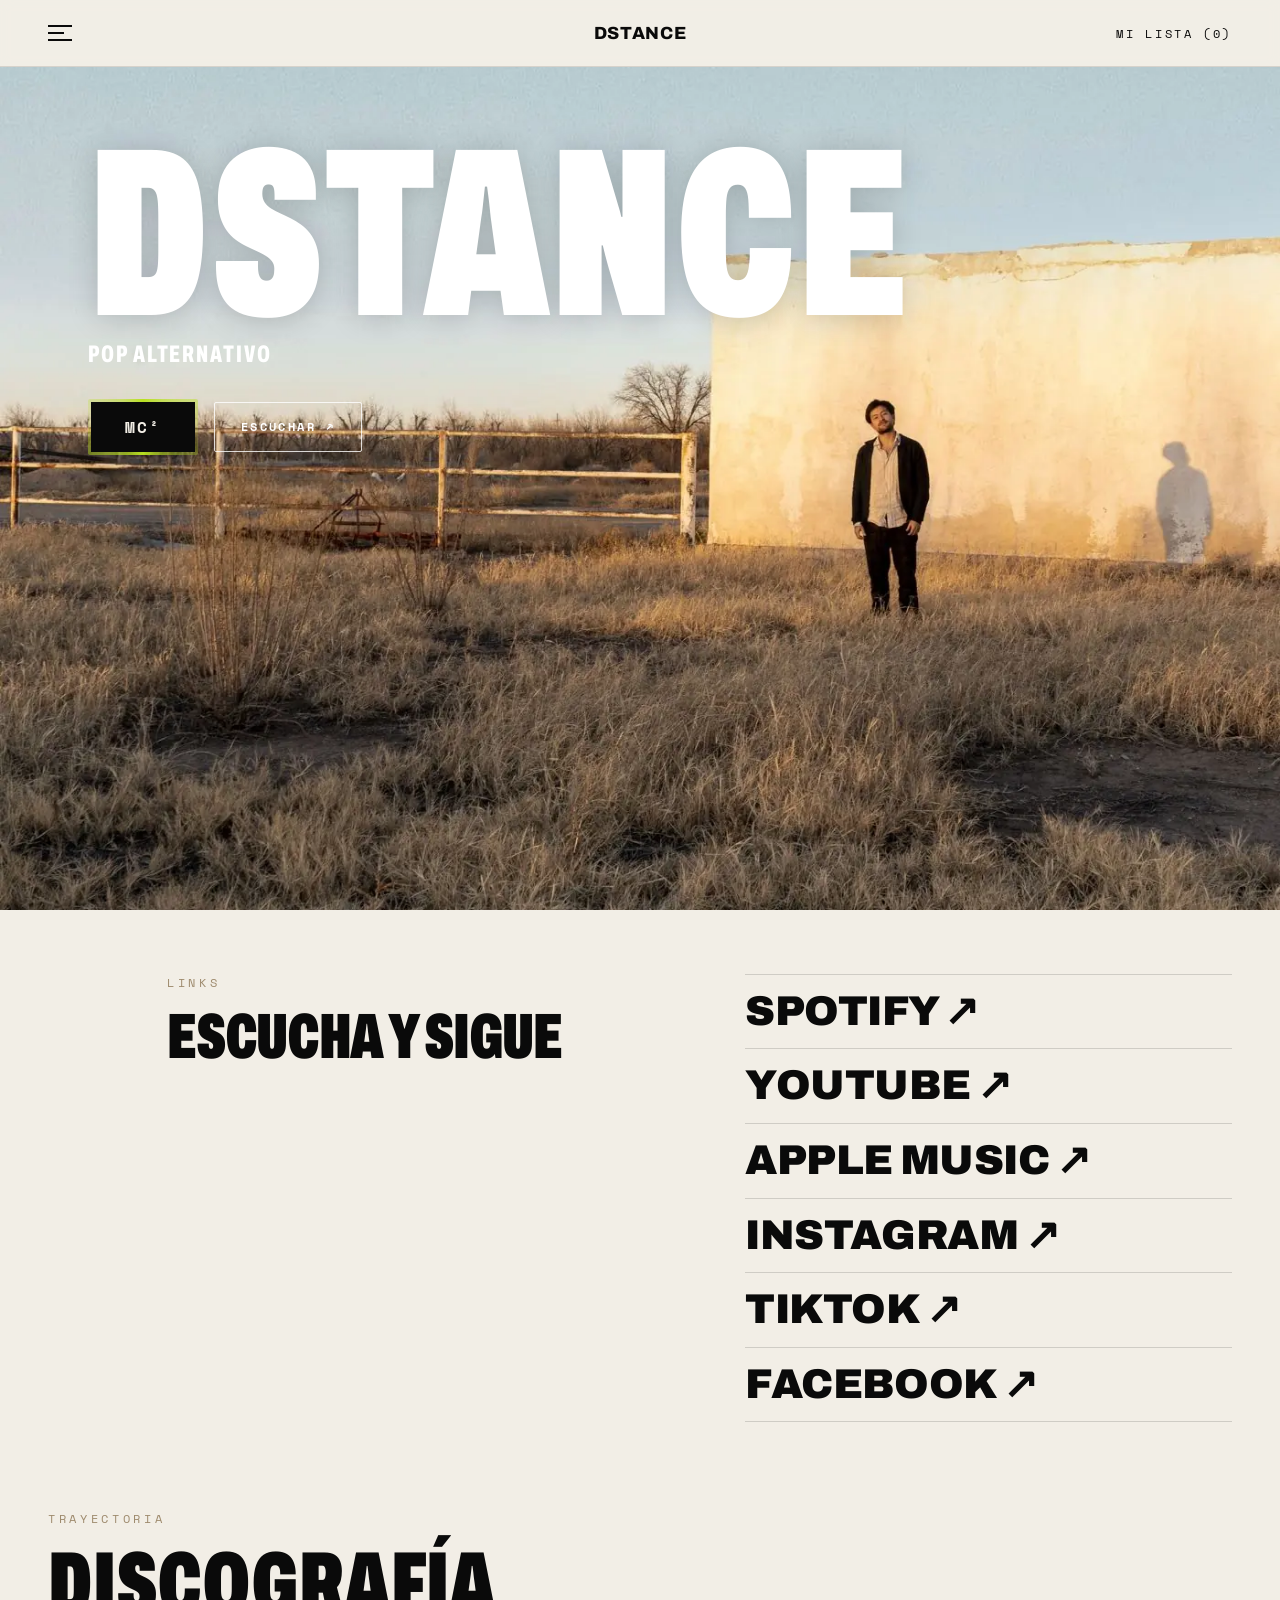
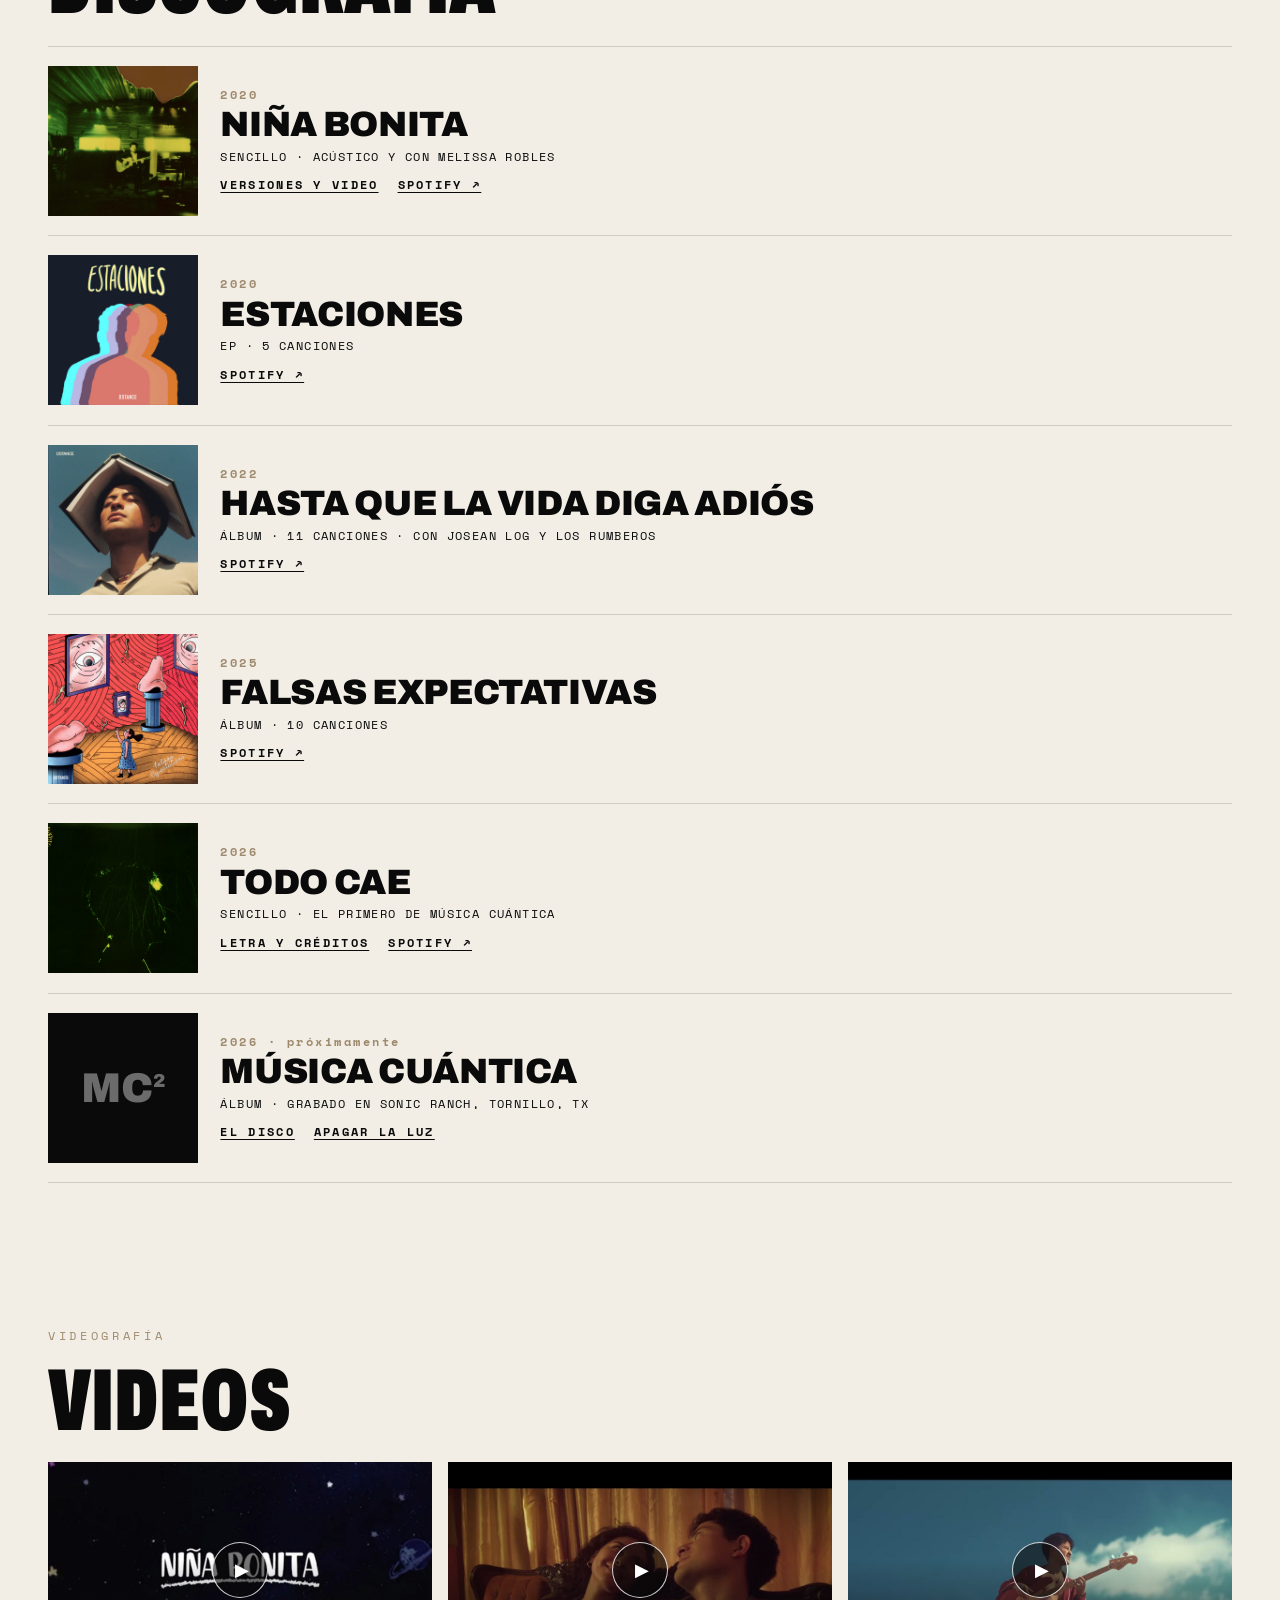
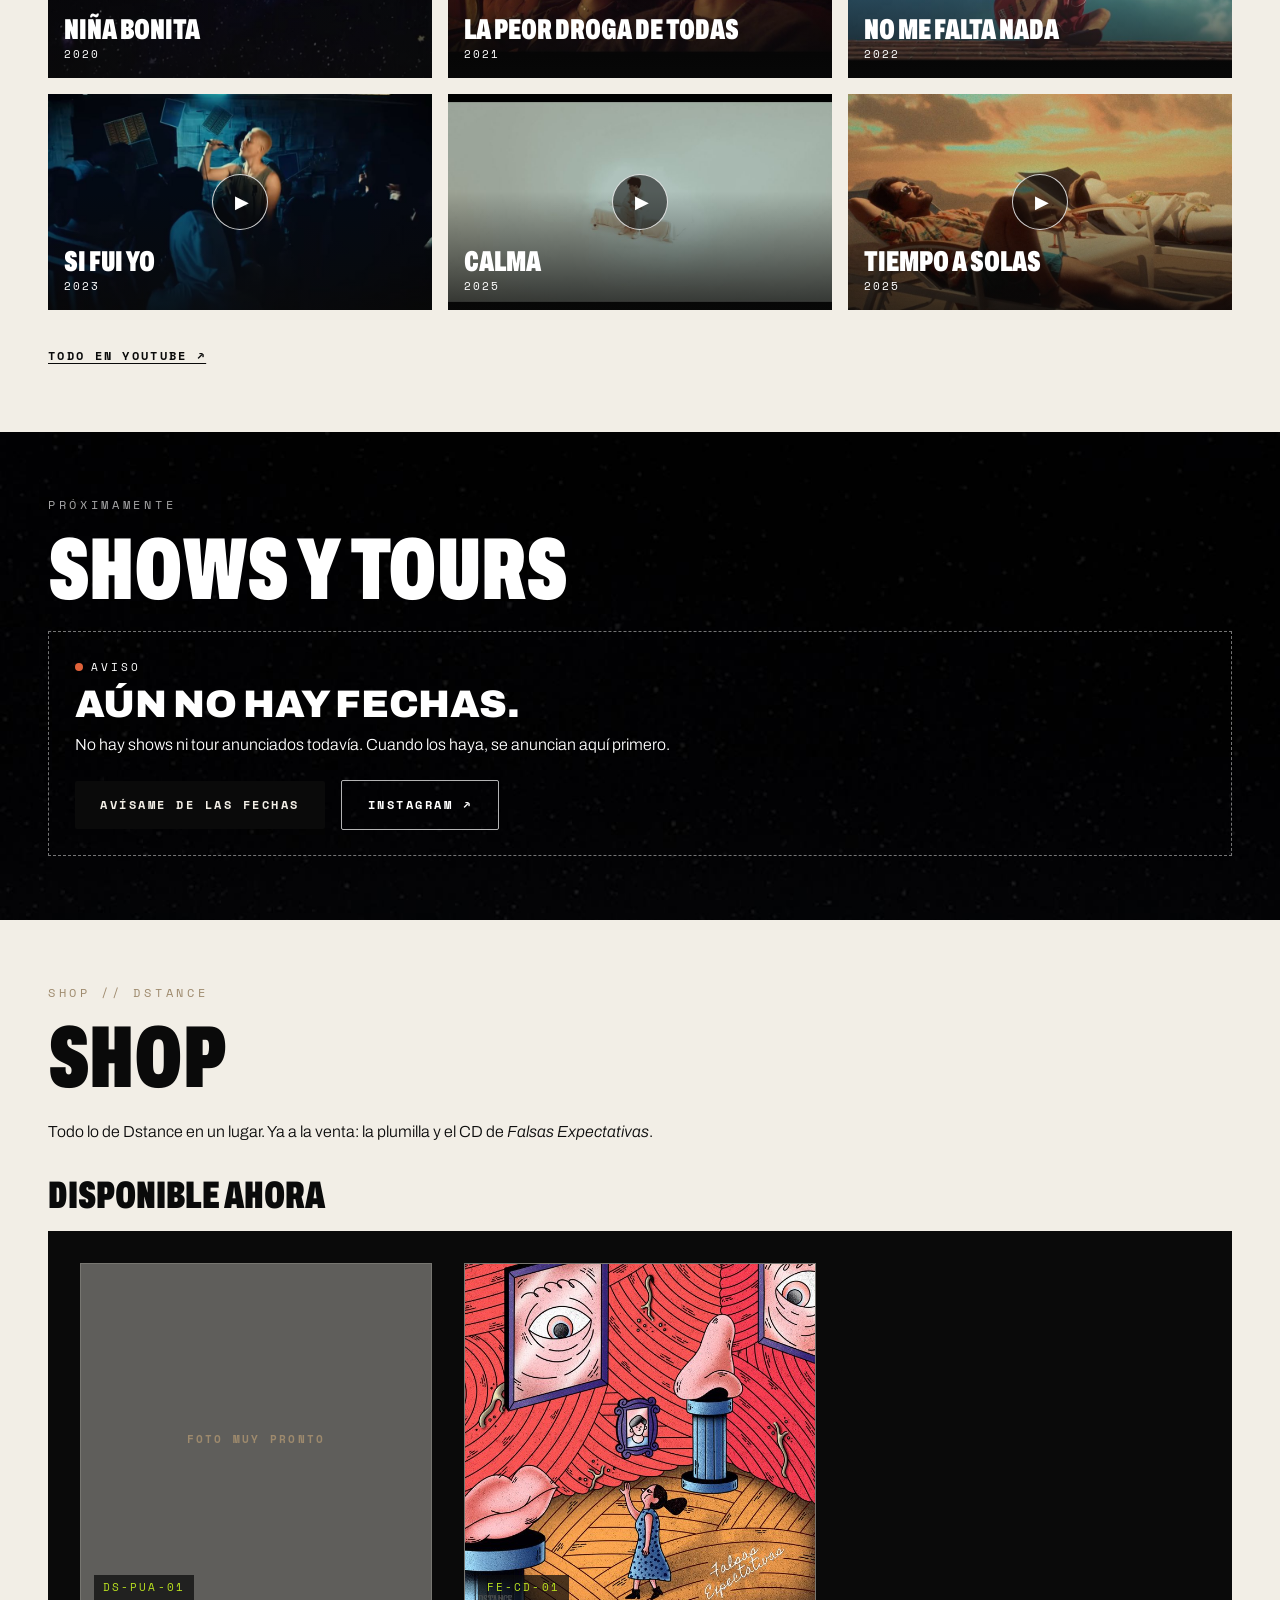
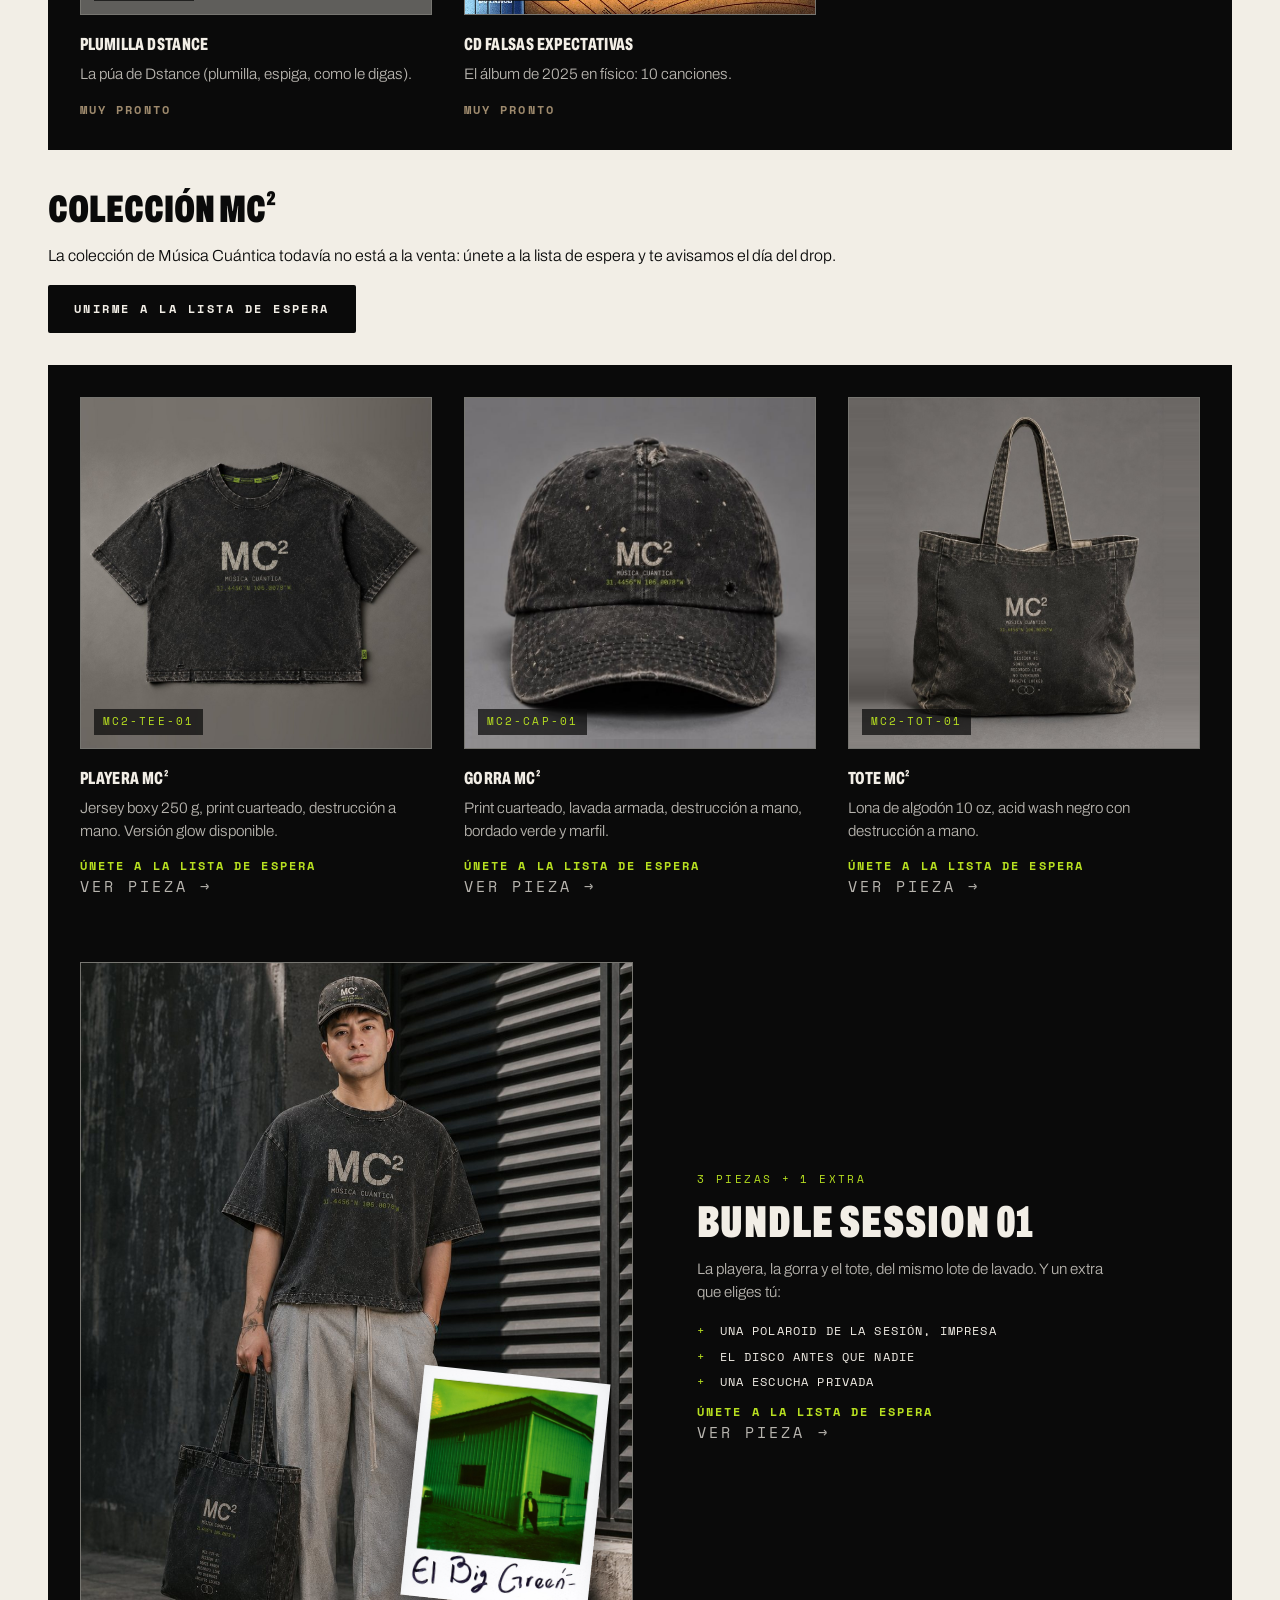
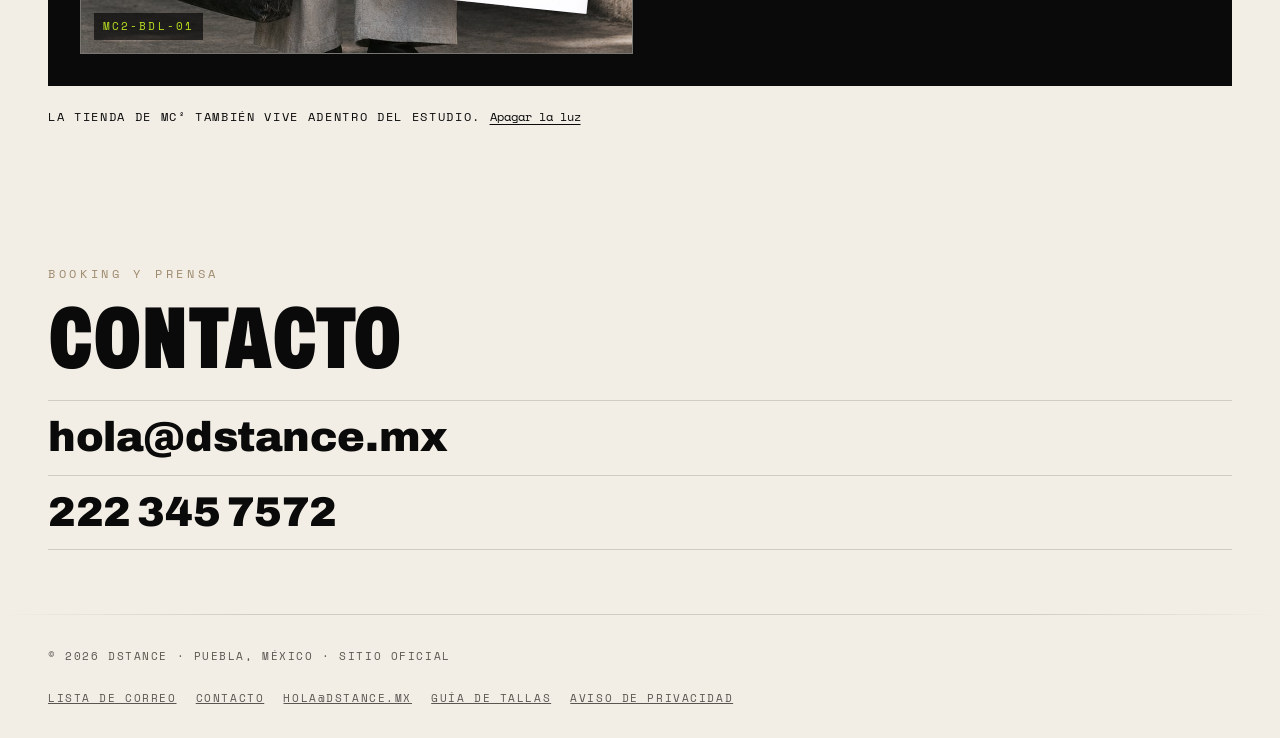
==== commit 14145b01: "Shop: Disponible ahora, con la plumilla y el CD de Falsas Expectativas Cada pieza tiene precio y un " ====
--- a/index.html
+++ b/index.html
@@ -1072,6 +1072,14 @@
     /* Shop: the pieces are MC², so they sit on a black sheet even in daylight. */
     .shop .products { padding: clamp(1rem, 3vw, 2rem); background: var(--washed-black); color: var(--ivory); }
     .shop-intro { max-width: 58ch; margin-bottom: 2rem !important; }
+    .shop-sub { font: 900 clamp(1.6rem, 4vw, 2.4rem)/1 var(--font-display); font-stretch: 62%; text-transform: uppercase; margin: 2.5rem 0 1rem; }
+    .shop-sub:first-of-type { margin-top: 0; }
+    #shop-now { margin-bottom: 1rem; }
+    /* A piece on sale: its price, and a button to the payment page. */
+    .product .sale-price { font: 700 1rem var(--font-mono); letter-spacing: .06em; color: var(--ivory); margin-top: .8rem; }
+    .product .buy-now { margin-top: .9rem; align-self: flex-start; text-align: center; }
+    .product .soon { font: 700 .72rem var(--font-mono); letter-spacing: .18em; text-transform: uppercase; color: var(--sepia); margin-top: .9rem; }
+    .product-photo .no-photo { position: absolute; inset: 0; display: grid; place-items: center; color: var(--sepia); font: 700 .7rem var(--font-mono); letter-spacing: .2em; text-transform: uppercase; }
     .shop-note { margin-top: 1.4rem !important; font: 400 .74rem var(--font-mono); letter-spacing: .14em; text-transform: uppercase; }
     .shop-note .link { background: none; border: 0; padding: 0; color: inherit; font: inherit; text-decoration: underline; text-underline-offset: 3px; cursor: pointer; }
 
@@ -1380,9 +1388,16 @@
     <section class="ds shop" id="shop" aria-labelledby="shop-title">
       <span class="eyebrow">Shop // Dstance</span>
       <h2 id="shop-title">Shop</h2>
-      <p class="shop-intro">Todo lo de Dstance en un lugar. Hoy: la colección MC² de Música Cuántica. Todavía no está a la venta: únete a la lista de espera y te avisamos el día del drop.</p>
+      <p class="shop-intro">Todo lo de Dstance en un lugar. Ya a la venta: la plumilla y el CD de <em>Falsas Expectativas</em>.</p>
+      <!-- DISPONIBLE AHORA: what can be bought today, each with its price
+           and a "Comprar" button that opens its payment link. -->
+      <h3 class="shop-sub" id="shop-now-title">Disponible ahora</h3>
+      <div class="products" id="shop-now" aria-labelledby="shop-now-title"></div>
+      <!-- MC²: the collection of Música Cuántica, still a waiting list. -->
+      <h3 class="shop-sub" id="shop-mc2-title">Colección MC²</h3>
+      <p class="shop-intro">La colección de Música Cuántica todavía no está a la venta: únete a la lista de espera y te avisamos el día del drop.</p>
       <p class="shop-cta"><button class="btn" type="button" data-waitlist="drop">Unirme a la lista de espera</button></p>
-      <div class="products" id="shop-all"></div>
+      <div class="products" id="shop-all" aria-labelledby="shop-mc2-title"></div>
       <p class="shop-note">La tienda de MC² también vive adentro del estudio. <button class="link lights-btn" type="button" aria-pressed="false">Apagar la luz</button></p>
     </section>
 
@@ -2016,6 +2031,58 @@
       videoFrom?.focus({ preventScroll: true });
     });
 
+    /* ---------------------------------------------------------------
+       DISPONIBLE AHORA: Dstance pieces on sale today (outside shop only).
+       To change one, edit its line here:
+       - price = the price in pesos (MXN), with shipping or not, as Dany
+                 decides; leave null and it is not shown
+       - link  = its payment link (Mercado Pago, Stripe…); while it is
+                 empty the card says "Muy pronto" instead of "Comprar"
+       - photo = its photo in /photos/; null shows an empty frame
+       --------------------------------------------------------------- */
+    const forSale = [
+      {
+        sku: "DS-PUA-01",
+        name: "Plumilla Dstance",
+        description: "La púa de Dstance (plumilla, espiga, como le digas).",
+        price: null,
+        link: "",
+        photo: null,
+      },
+      {
+        sku: "FE-CD-01",
+        name: "CD Falsas Expectativas",
+        description: "El álbum de 2025 en físico: 10 canciones.",
+        price: null,
+        link: "",
+        photo: { src: "/photos/disco-falsas-expectativas.jpg", width: 640, height: 640, alt: "Portada de Falsas Expectativas" },
+      },
+    ];
+    const pesos = new Intl.NumberFormat("es-MX", { style: "currency", currency: "MXN", maximumFractionDigits: 0 });
+    function renderForSale(item) {
+      const card = document.createElement("article");
+      card.className = "product";
+      card.dataset.sku = item.sku;
+      const figure = document.createElement("figure");
+      figure.className = "product-photo";
+      figure.append(item.photo ? makeImage(item.photo) : makeText("span", "no-photo", "foto muy pronto"));
+      figure.append(makeText("figcaption", "sku", item.sku));
+      card.append(figure, makeText("h3", "", item.name), makeText("p", "", item.description));
+      if (item.price != null) card.append(makeText("p", "sale-price", pesos.format(item.price) + " MXN"));
+      if (item.link) {
+        const buy = makeText("a", "btn buy-now", "Comprar ↗");
+        buy.href = item.link;
+        buy.target = "_blank";
+        buy.rel = "noopener";
+        buy.setAttribute("aria-label", "Comprar " + item.name);
+        card.append(buy);
+      } else {
+        card.append(makeText("p", "soon", "Muy pronto"));
+      }
+      return card;
+    }
+    document.getElementById("shop-now").append(...forSale.map(renderForSale));
+
     // The same pieces in both shops: MC² inside (lights off), all of Dstance outside.
     document.getElementById("products").append(...products.map(renderProduct));
     document.getElementById("shop-all").append(...products.map(renderProduct));
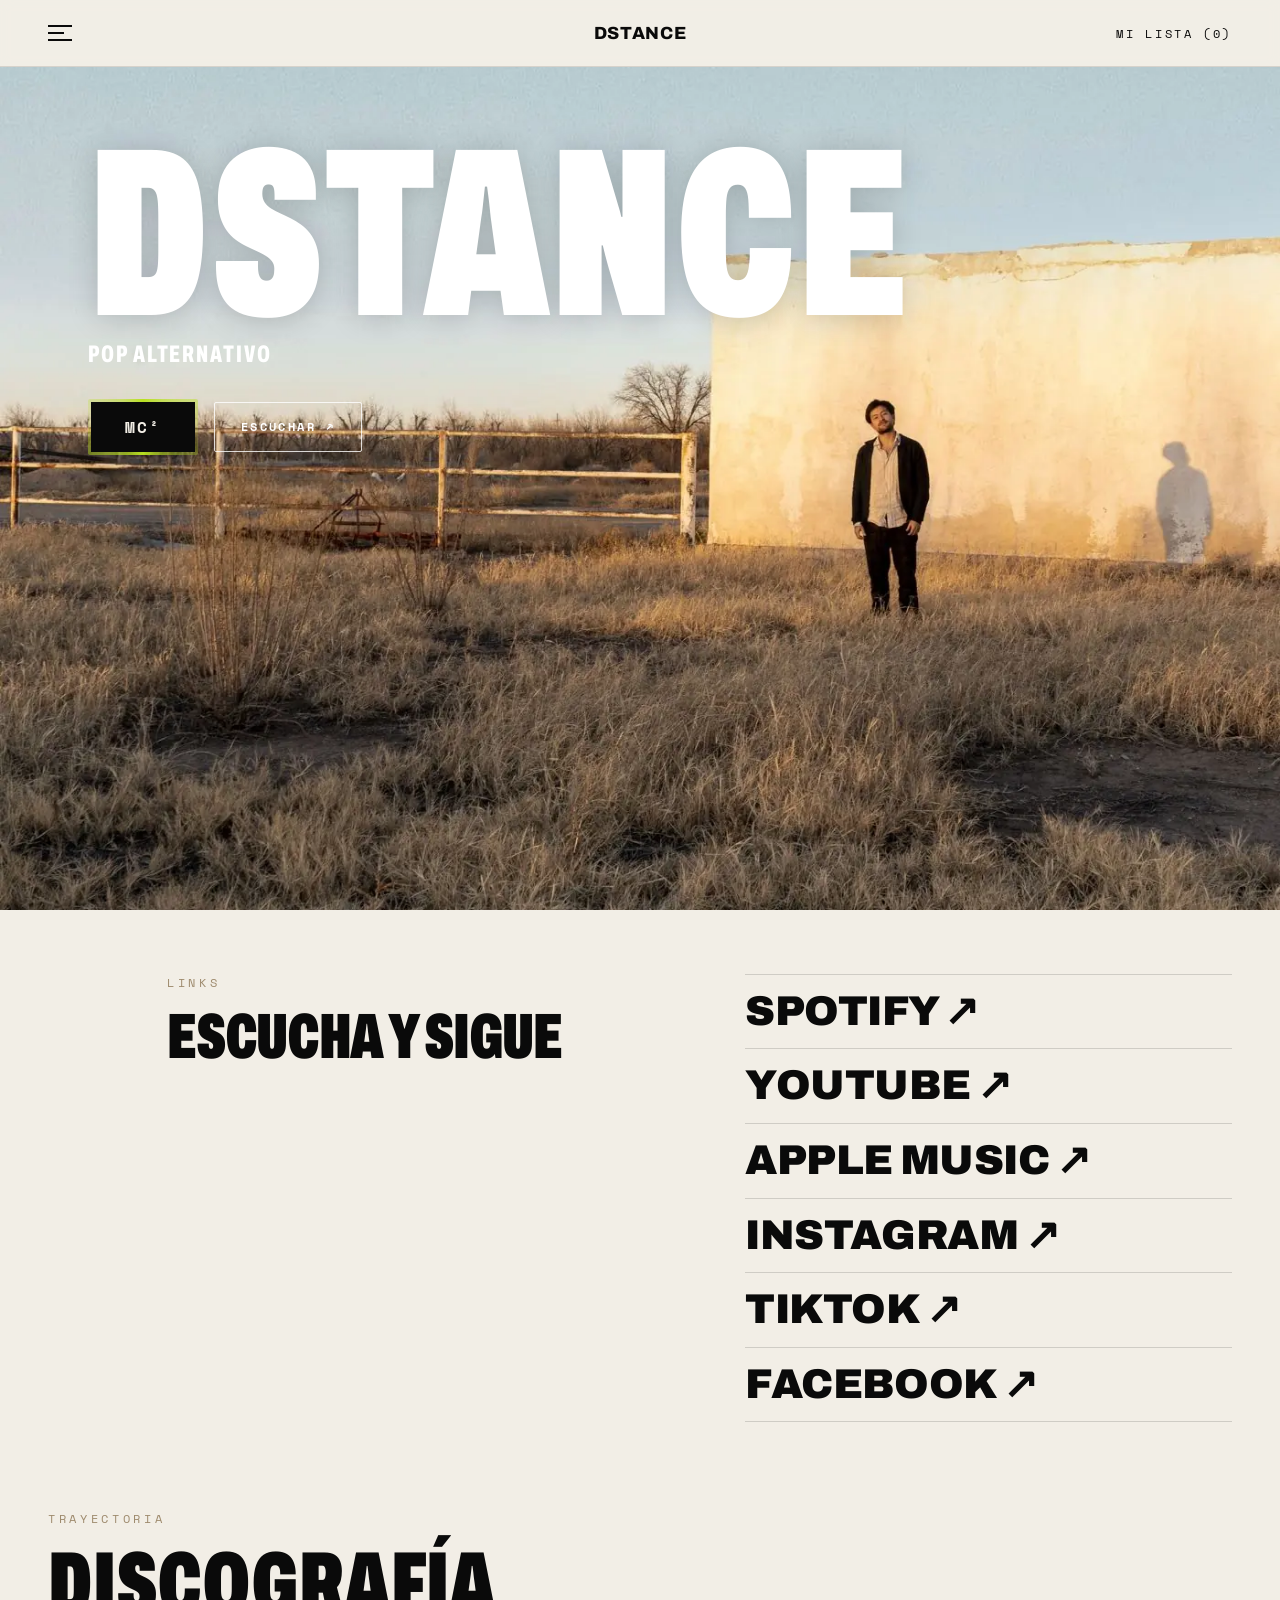
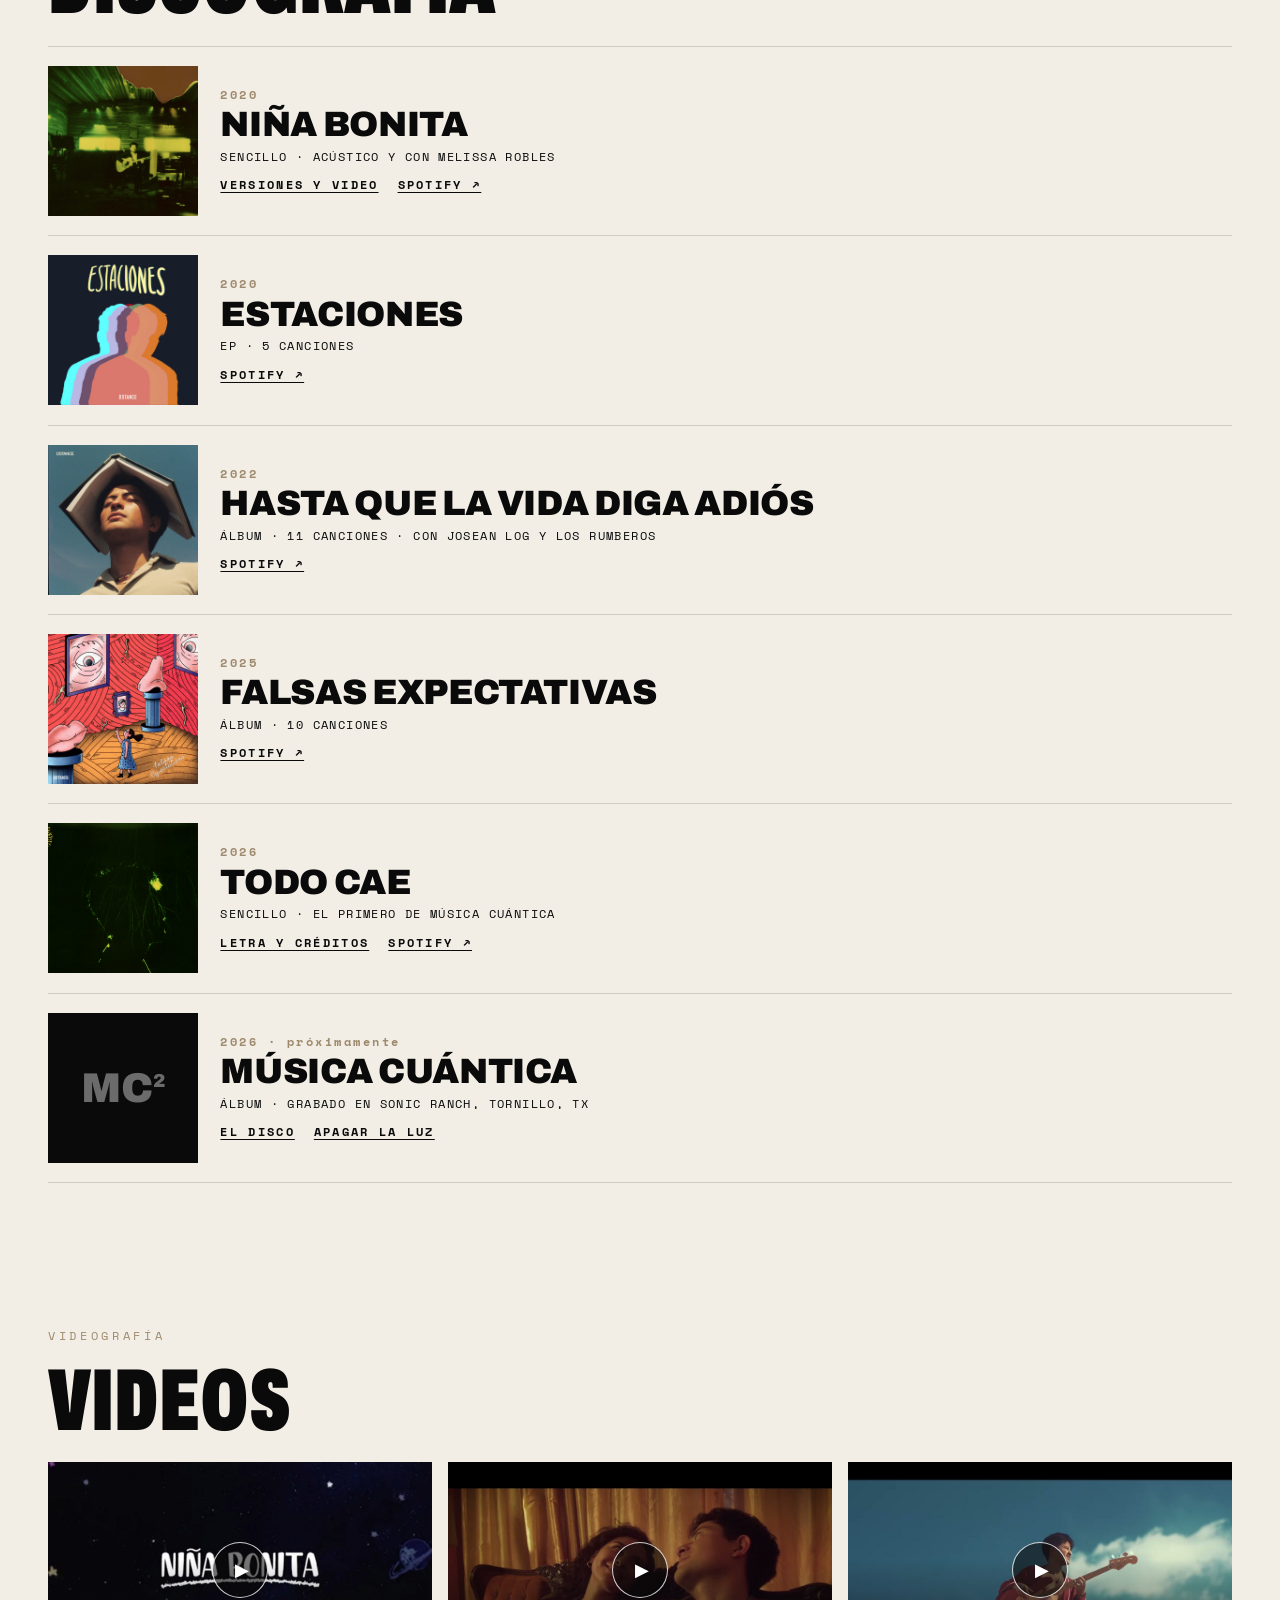
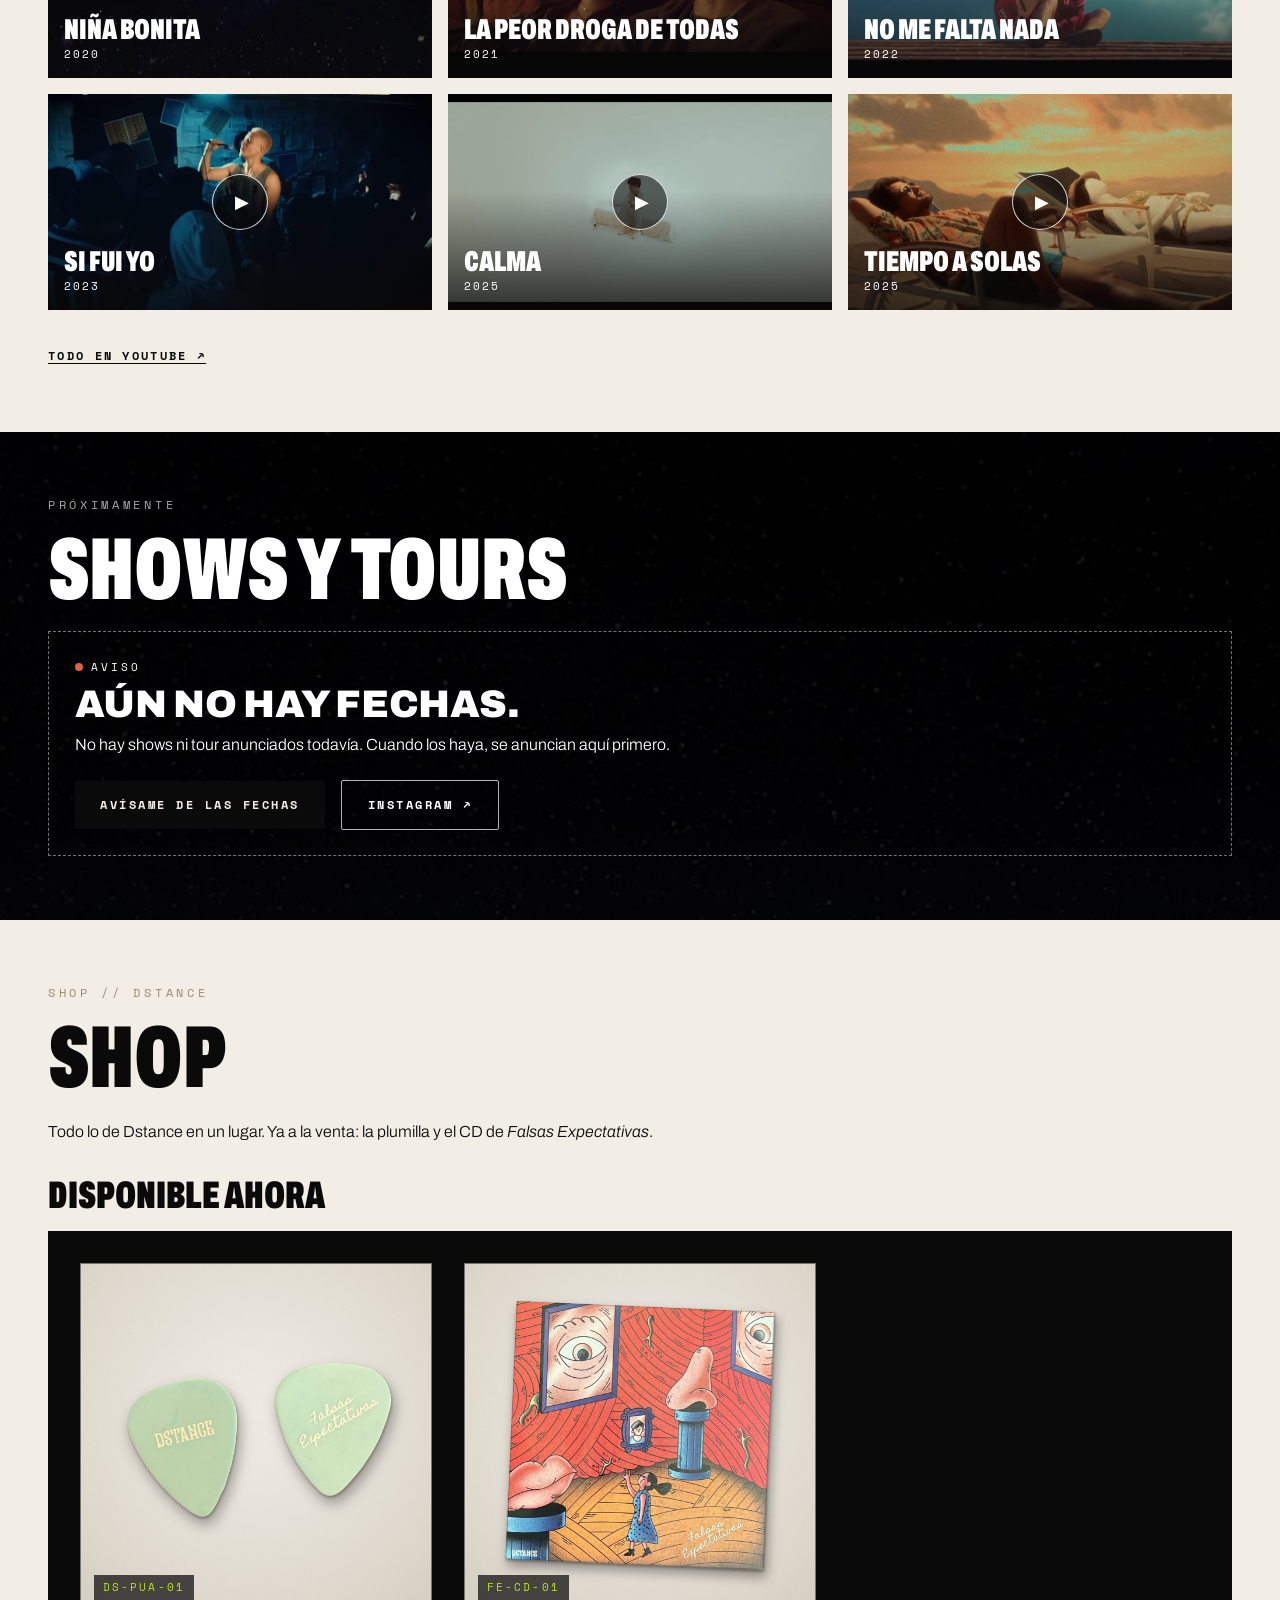
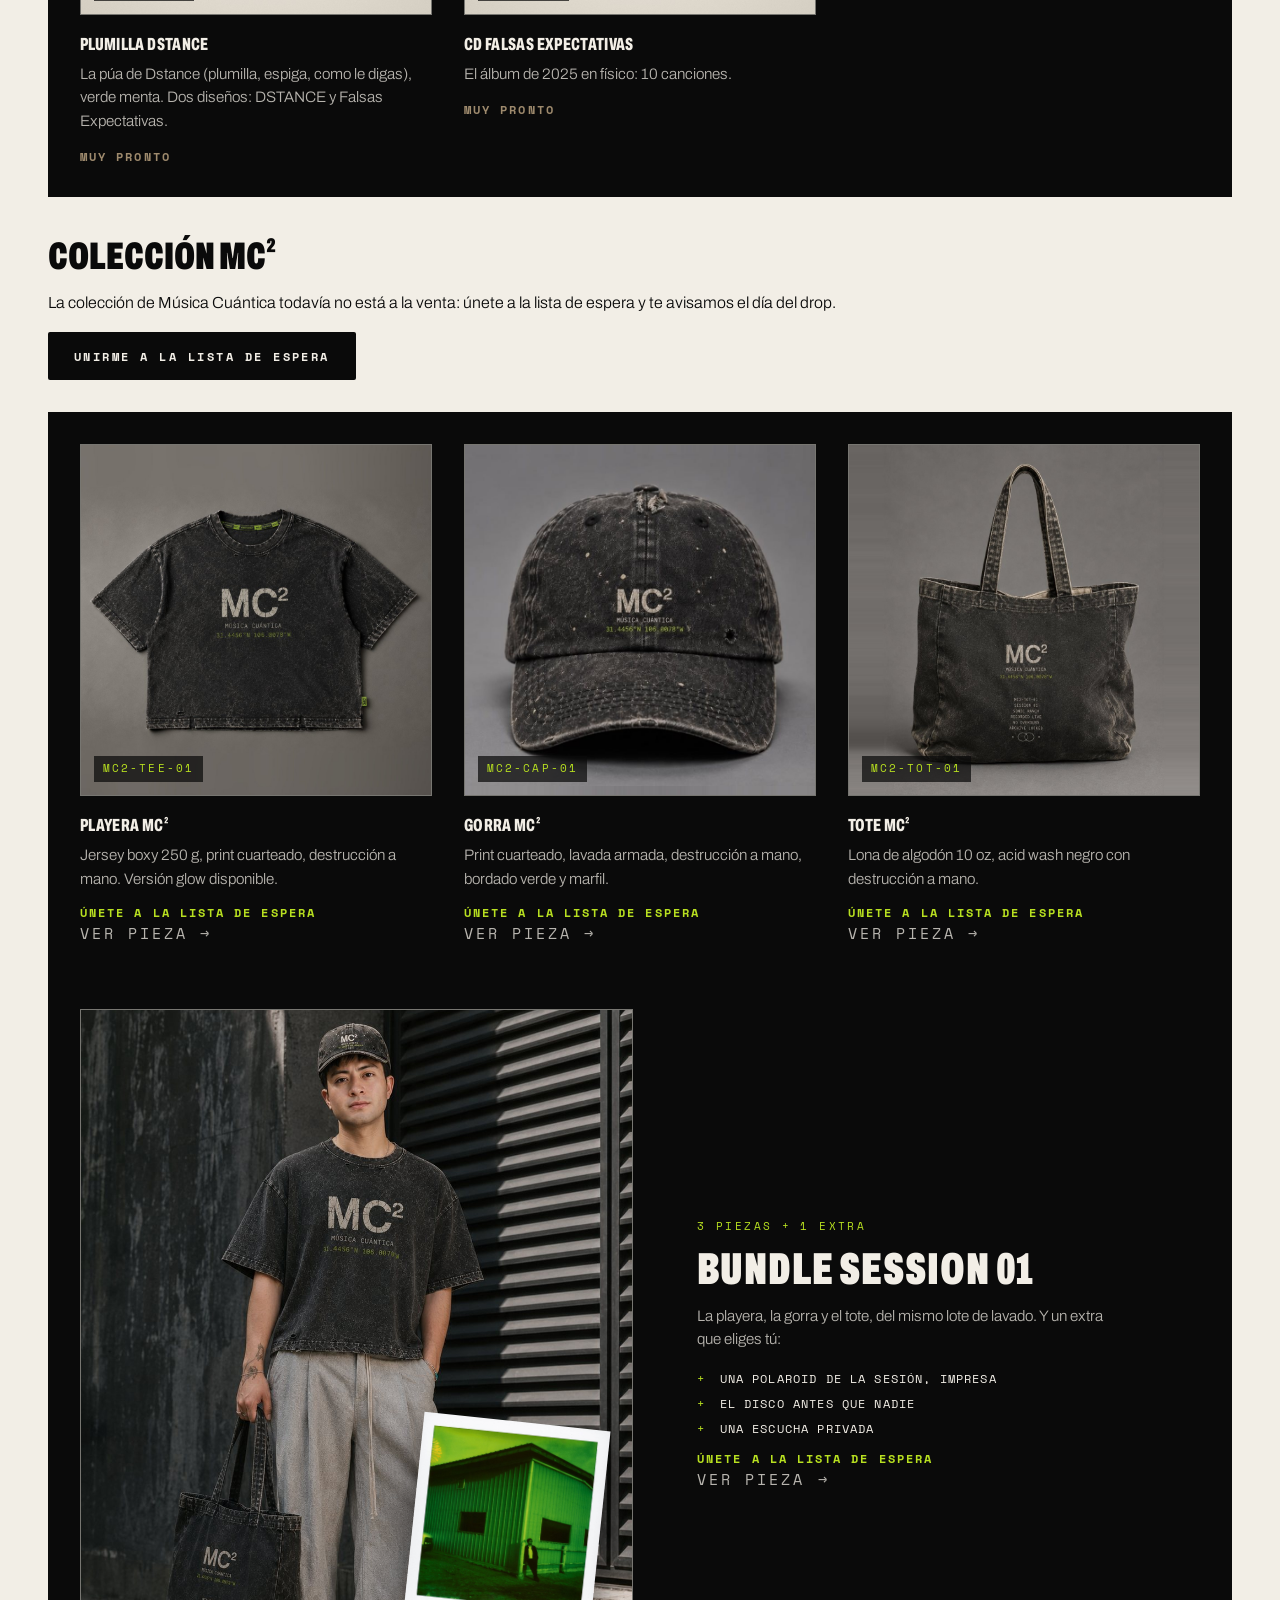
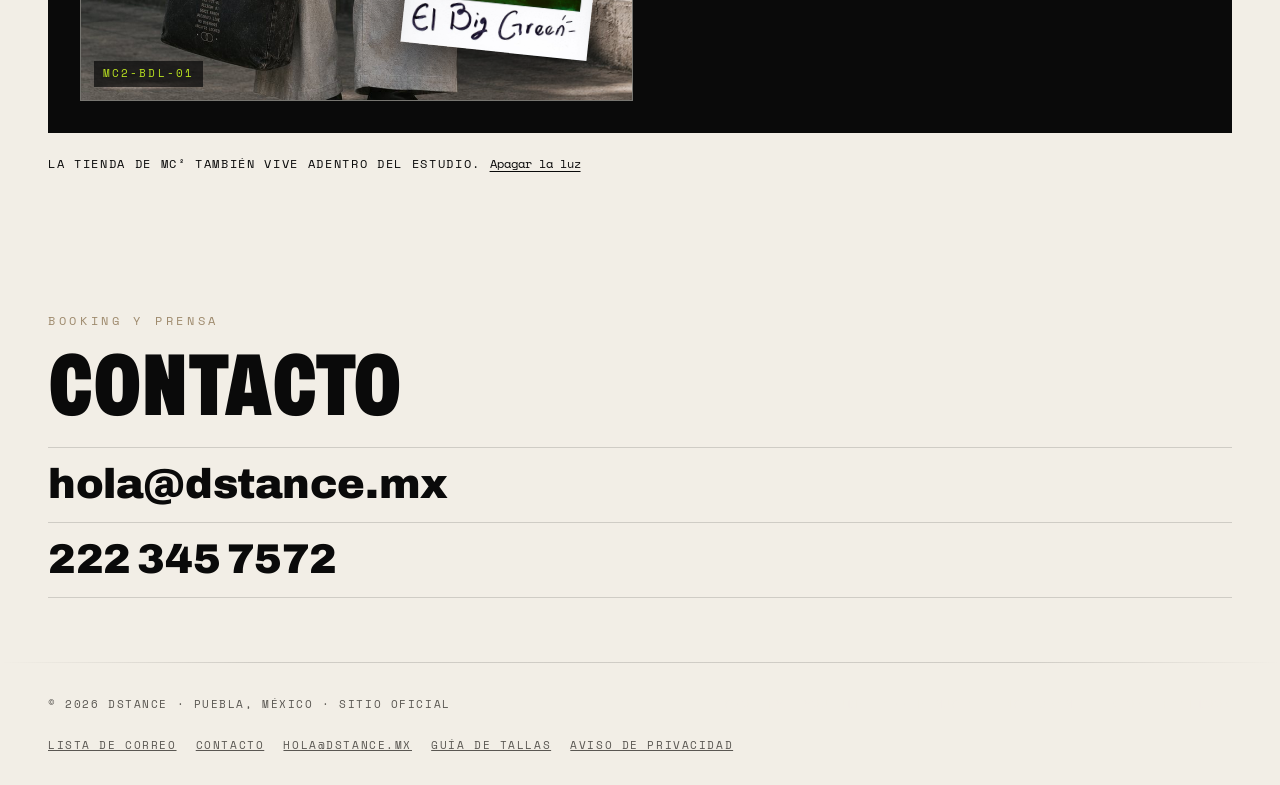
==== commit dc68e902: "Shop: fotos de producto de la plumilla y del CD Recortes de las fotos de Dany sobre un fondo de estu" ====
--- a/index.html
+++ b/index.html
@@ -2044,10 +2044,10 @@
       {
         sku: "DS-PUA-01",
         name: "Plumilla Dstance",
-        description: "La púa de Dstance (plumilla, espiga, como le digas).",
+        description: "La púa de Dstance (plumilla, espiga, como le digas), verde menta. Dos diseños: DSTANCE y Falsas Expectativas.",
         price: null,
         link: "",
-        photo: null,
+        photo: { src: "/photos/shop-plumillas.jpg", width: 1200, height: 1200, alt: "Dos plumillas verde menta: una dice DSTANCE y la otra Falsas Expectativas en letra manuscrita" },
       },
       {
         sku: "FE-CD-01",
@@ -2055,7 +2055,7 @@
         description: "El álbum de 2025 en físico: 10 canciones.",
         price: null,
         link: "",
-        photo: { src: "/photos/disco-falsas-expectativas.jpg", width: 640, height: 640, alt: "Portada de Falsas Expectativas" },
+        photo: { src: "/photos/shop-cd-falsas-expectativas.jpg", width: 1200, height: 1200, alt: "El CD de Falsas Expectativas en su estuche de cartón, con la ilustración de la portada" },
       },
     ];
     const pesos = new Intl.NumberFormat("es-MX", { style: "currency", currency: "MXN", maximumFractionDigits: 0 });
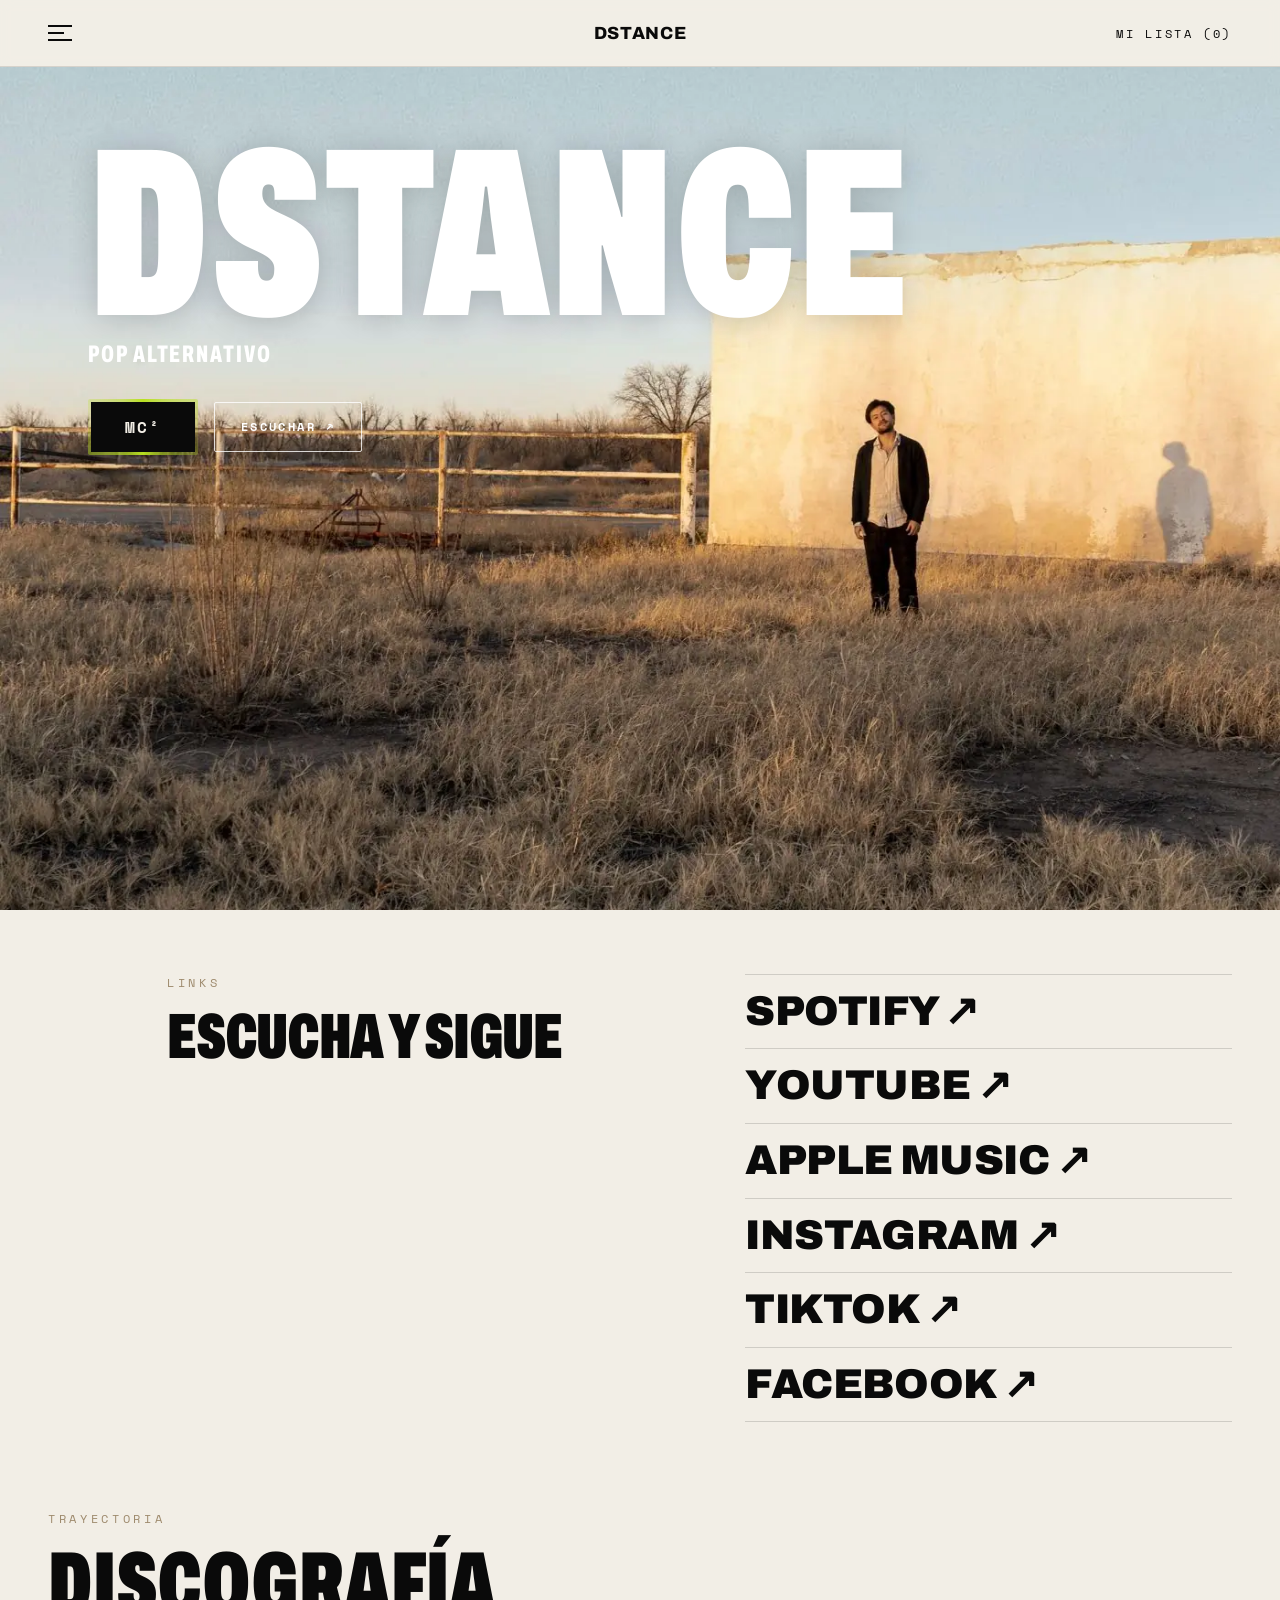
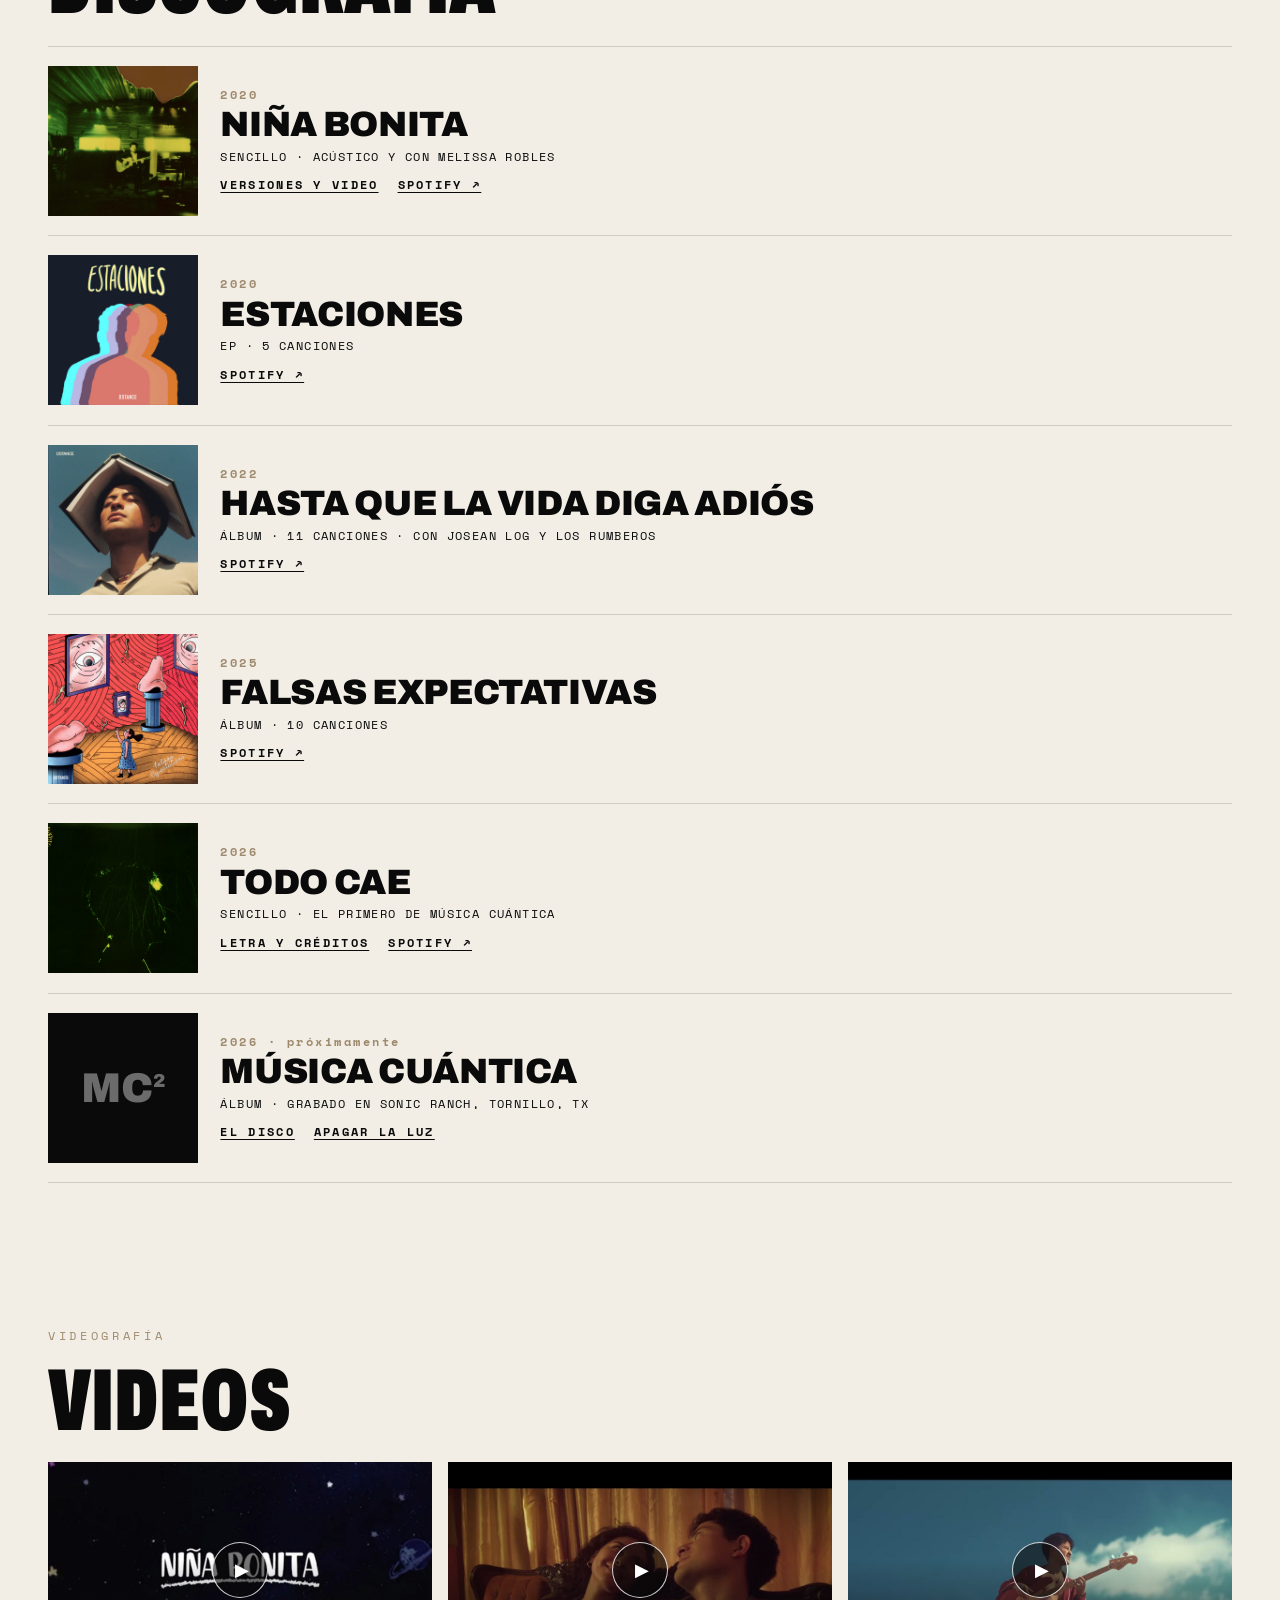
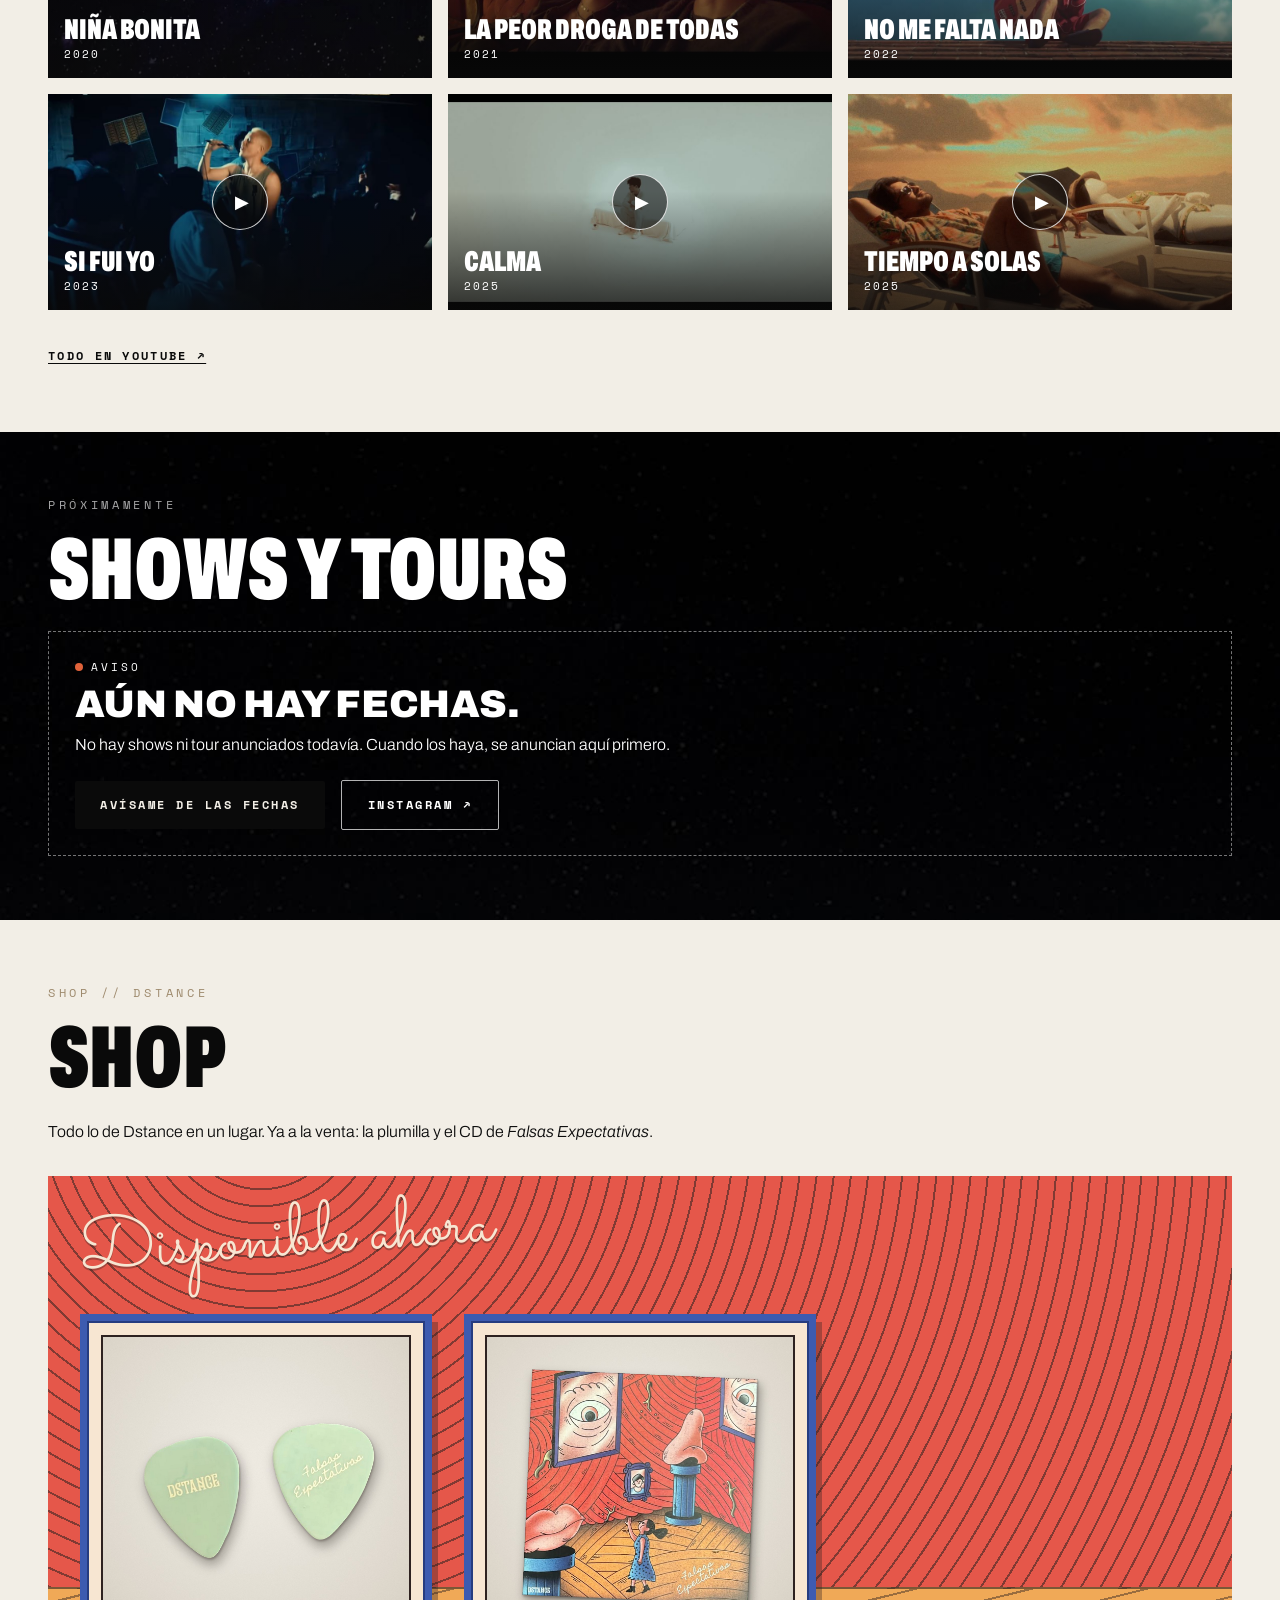
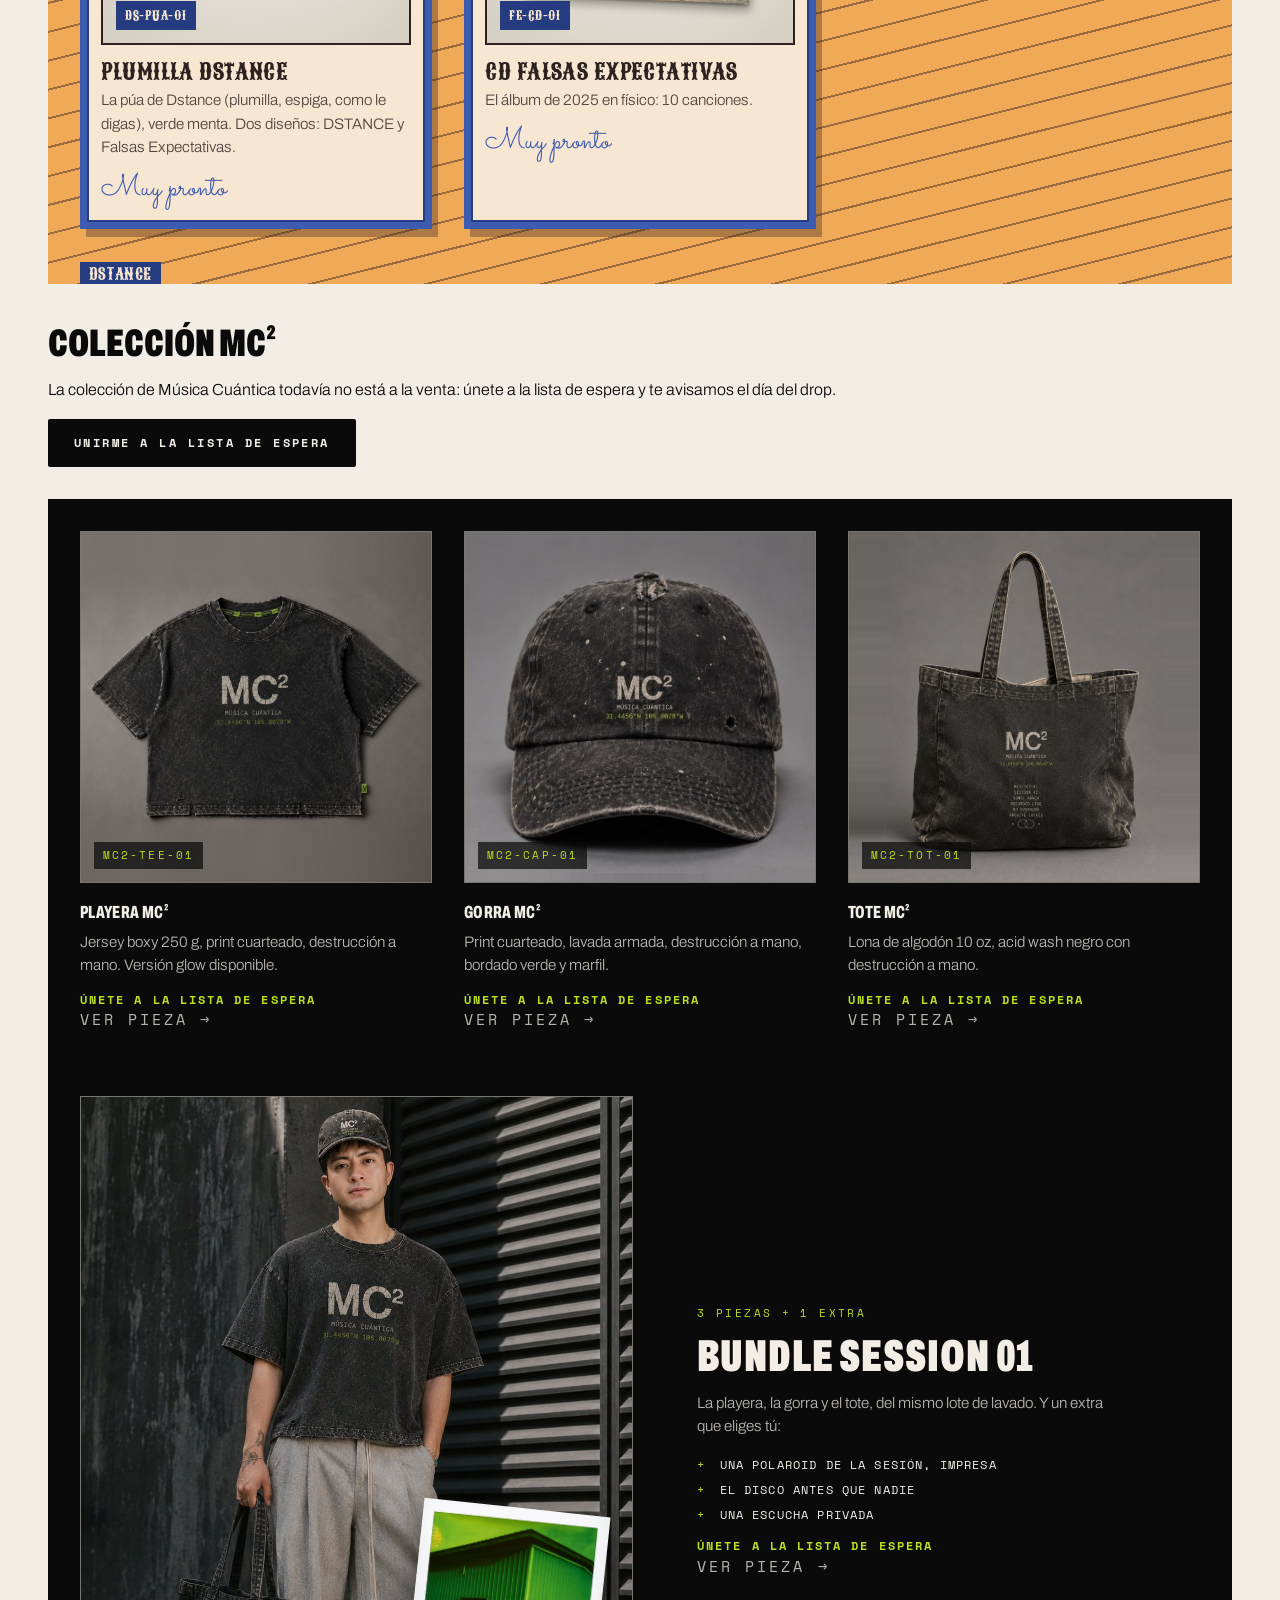
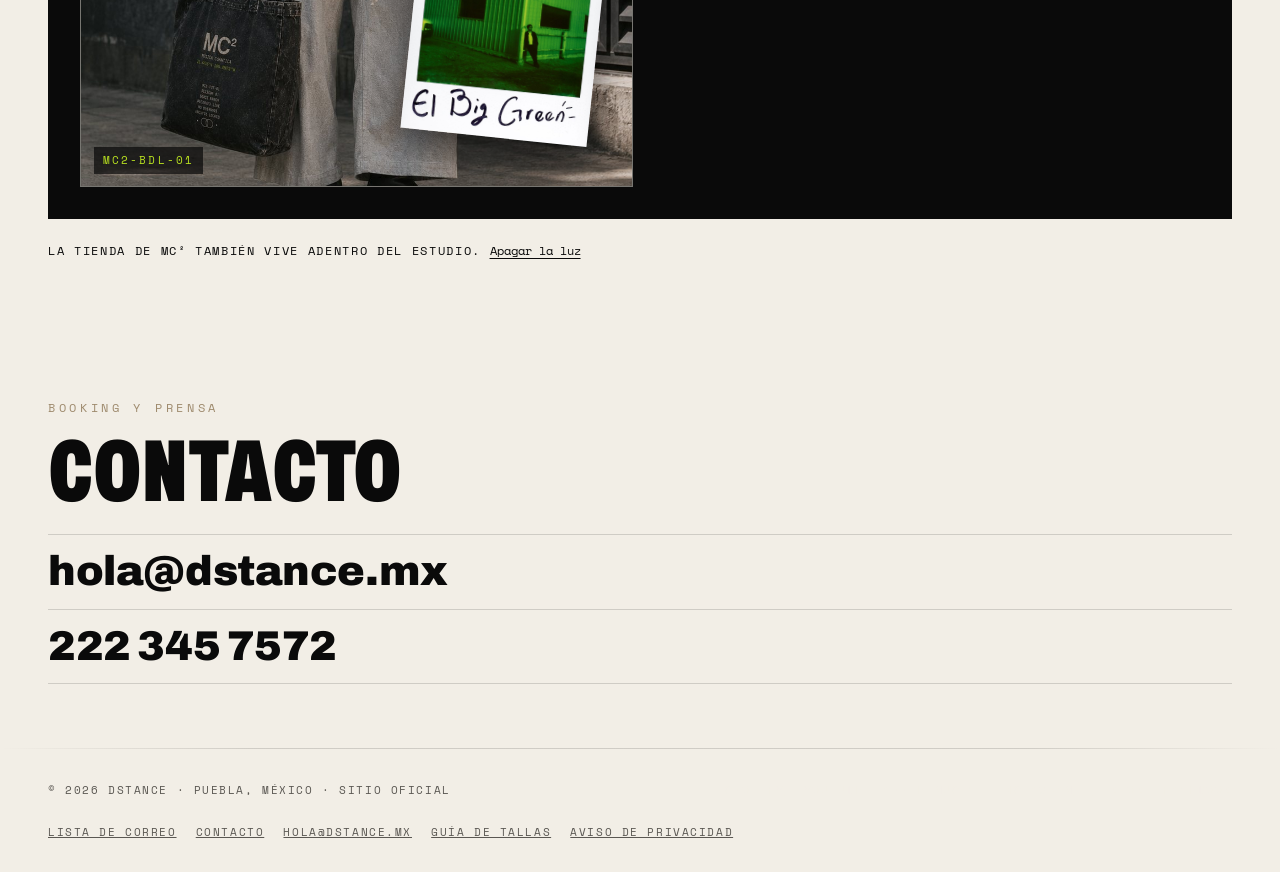
==== commit 75abe87b: "Shop: Disponible ahora con los colores y letras de Falsas Expectativas El bloque se viste como la po" ====
--- a/index.html
+++ b/index.html
@@ -55,7 +55,7 @@
          Space Mono  = the "technical studio" voice: coordinates, SKUs, the acta. -->
   <link rel="preconnect" href="https://fonts.googleapis.com">
   <link rel="preconnect" href="https://fonts.gstatic.com" crossorigin>
-  <link href="https://fonts.googleapis.com/css2?family=Archivo:wdth,wght@62..100,300..900&family=Space+Mono:wght@400;700&display=swap" rel="stylesheet">
+  <link href="https://fonts.googleapis.com/css2?family=Archivo:wdth,wght@62..100,300..900&family=Space+Mono:wght@400;700&family=Sacramento&family=Sancreek&display=swap" rel="stylesheet">
 
   <style>
     /* ---------------------------------------------------------------
@@ -1072,6 +1072,55 @@
     /* Shop: the pieces are MC², so they sit on a black sheet even in daylight. */
     .shop .products { padding: clamp(1rem, 3vw, 2rem); background: var(--washed-black); color: var(--ivory); }
     .shop-intro { max-width: 58ch; margin-bottom: 2rem !important; }
+    /* DISPONIBLE AHORA in the colors and letters of the Falsas Expectativas
+       cover: red walls with curved lines, an ochre floor, blue frames,
+       cream paper, a monoline script (Sacramento) and spurred wood-type
+       capitals like its DSTANCE (Sancreek). */
+    .fe-shop {
+      --fe-red: #E5574A; --fe-coral: #F07A69; --fe-ochre: #F0A957; --fe-cream: #F7E6D2;
+      --fe-blue: #3D5BB0; --fe-navy: #263C80; --fe-ink: #2E2220; --fe-pink: #F2B6A6;
+      --fe-script: "Sacramento", "Brush Script MT", cursive;
+      --fe-caps: "Sancreek", "Rockwell", Georgia, serif;
+      position: relative; isolation: isolate; overflow: hidden;
+      padding: clamp(1.4rem, 4vw, 2.6rem) clamp(1rem, 3vw, 2rem) clamp(1.6rem, 4vw, 2.4rem);
+      margin: 0 0 2.5rem; color: var(--fe-ink);
+      background:
+        repeating-radial-gradient(circle at 18% -10%, transparent 0 15px, rgba(46,34,32,.55) 15px 17px),
+        var(--fe-red);
+    }
+    /* The ochre floor under the frames, with its long boards. */
+    .fe-shop::before {
+      content: ""; position: absolute; inset: auto 0 0 0; height: 42%; z-index: -1;
+      background:
+        repeating-linear-gradient(-14deg, transparent 0 26px, rgba(46,34,32,.45) 26px 28px),
+        var(--fe-ochre);
+      border-top: 2px solid rgba(46,34,32,.6);
+    }
+    .fe-tag {
+      position: absolute; left: clamp(1rem, 3vw, 2rem); bottom: 0; margin: 0 !important;
+      background: var(--fe-navy); color: var(--fe-cream) !important; padding: .25rem .55rem .15rem;
+      font: 400 .95rem/1 var(--fe-caps) !important; letter-spacing: .04em;
+    }
+    .fe-title {
+      margin: 0 0 1.4rem; color: var(--fe-cream); font: 400 clamp(2.8rem, 9vw, 4.6rem)/1 var(--fe-script);
+      text-transform: none; letter-spacing: 0; text-shadow: 0 2px 0 rgba(46,34,32,.35);
+      transform: rotate(-4deg); transform-origin: left center;
+    }
+    .shop .fe-shop .products { background: none; padding: 0; color: var(--fe-ink); }
+    /* Each piece hangs in a blue frame on cream paper, like the portraits. */
+    .fe-shop .product {
+      background: var(--fe-cream); padding: .9rem .9rem 1.1rem;
+      border: 7px solid var(--fe-blue); box-shadow: inset 0 0 0 2px var(--fe-navy), 6px 8px 0 rgba(46,34,32,.35);
+    }
+    .fe-shop .product-photo { border: 2px solid var(--fe-ink); background: var(--fe-pink); }
+    .fe-shop .sku { background: var(--fe-navy); color: var(--fe-cream); font-family: var(--fe-caps); letter-spacing: .06em; font-size: .78rem; }
+    .fe-shop .product h3 { font: 400 1.35rem/1.1 var(--fe-caps); letter-spacing: .02em; color: var(--fe-ink); }
+    .fe-shop .product p { color: rgba(46,34,32,.82); }
+    .fe-shop .product .sale-price { font: 400 1.3rem var(--fe-caps); color: var(--fe-red); }
+    .fe-shop .product .soon { font: 400 1.9rem/1 var(--fe-script); letter-spacing: 0; text-transform: none; color: var(--fe-blue); }
+    .fe-shop .buy-now { background: var(--fe-blue) !important; color: var(--fe-cream) !important; border: 2px solid var(--fe-navy); }
+    @media (hover: hover) { .fe-shop .buy-now:hover { background: var(--fe-red) !important; color: var(--fe-cream) !important; box-shadow: 0 8px 20px rgba(46,34,32,.3); } }
+    .fe-shop .product-photo .no-photo { color: var(--fe-ink); }
     .shop-sub { font: 900 clamp(1.6rem, 4vw, 2.4rem)/1 var(--font-display); font-stretch: 62%; text-transform: uppercase; margin: 2.5rem 0 1rem; }
     .shop-sub:first-of-type { margin-top: 0; }
     #shop-now { margin-bottom: 1rem; }
@@ -1391,8 +1440,14 @@
       <p class="shop-intro">Todo lo de Dstance en un lugar. Ya a la venta: la plumilla y el CD de <em>Falsas Expectativas</em>.</p>
       <!-- DISPONIBLE AHORA: what can be bought today, each with its price
            and a "Comprar" button that opens its payment link. -->
-      <h3 class="shop-sub" id="shop-now-title">Disponible ahora</h3>
-      <div class="products" id="shop-now" aria-labelledby="shop-now-title"></div>
+      <!-- Dressed like the cover of Falsas Expectativas: the red room with
+           its curved lines, the ochre floor, blue frames, cream paper, the
+           handwritten script and the spurred DSTANCE letters. -->
+      <div class="fe-shop">
+        <p class="fe-tag" aria-hidden="true">DSTANCE</p>
+        <h3 class="fe-title" id="shop-now-title">Disponible ahora</h3>
+        <div class="products" id="shop-now" aria-labelledby="shop-now-title"></div>
+      </div>
       <!-- MC²: the collection of Música Cuántica, still a waiting list. -->
       <h3 class="shop-sub" id="shop-mc2-title">Colección MC²</h3>
       <p class="shop-intro">La colección de Música Cuántica todavía no está a la venta: únete a la lista de espera y te avisamos el día del drop.</p>
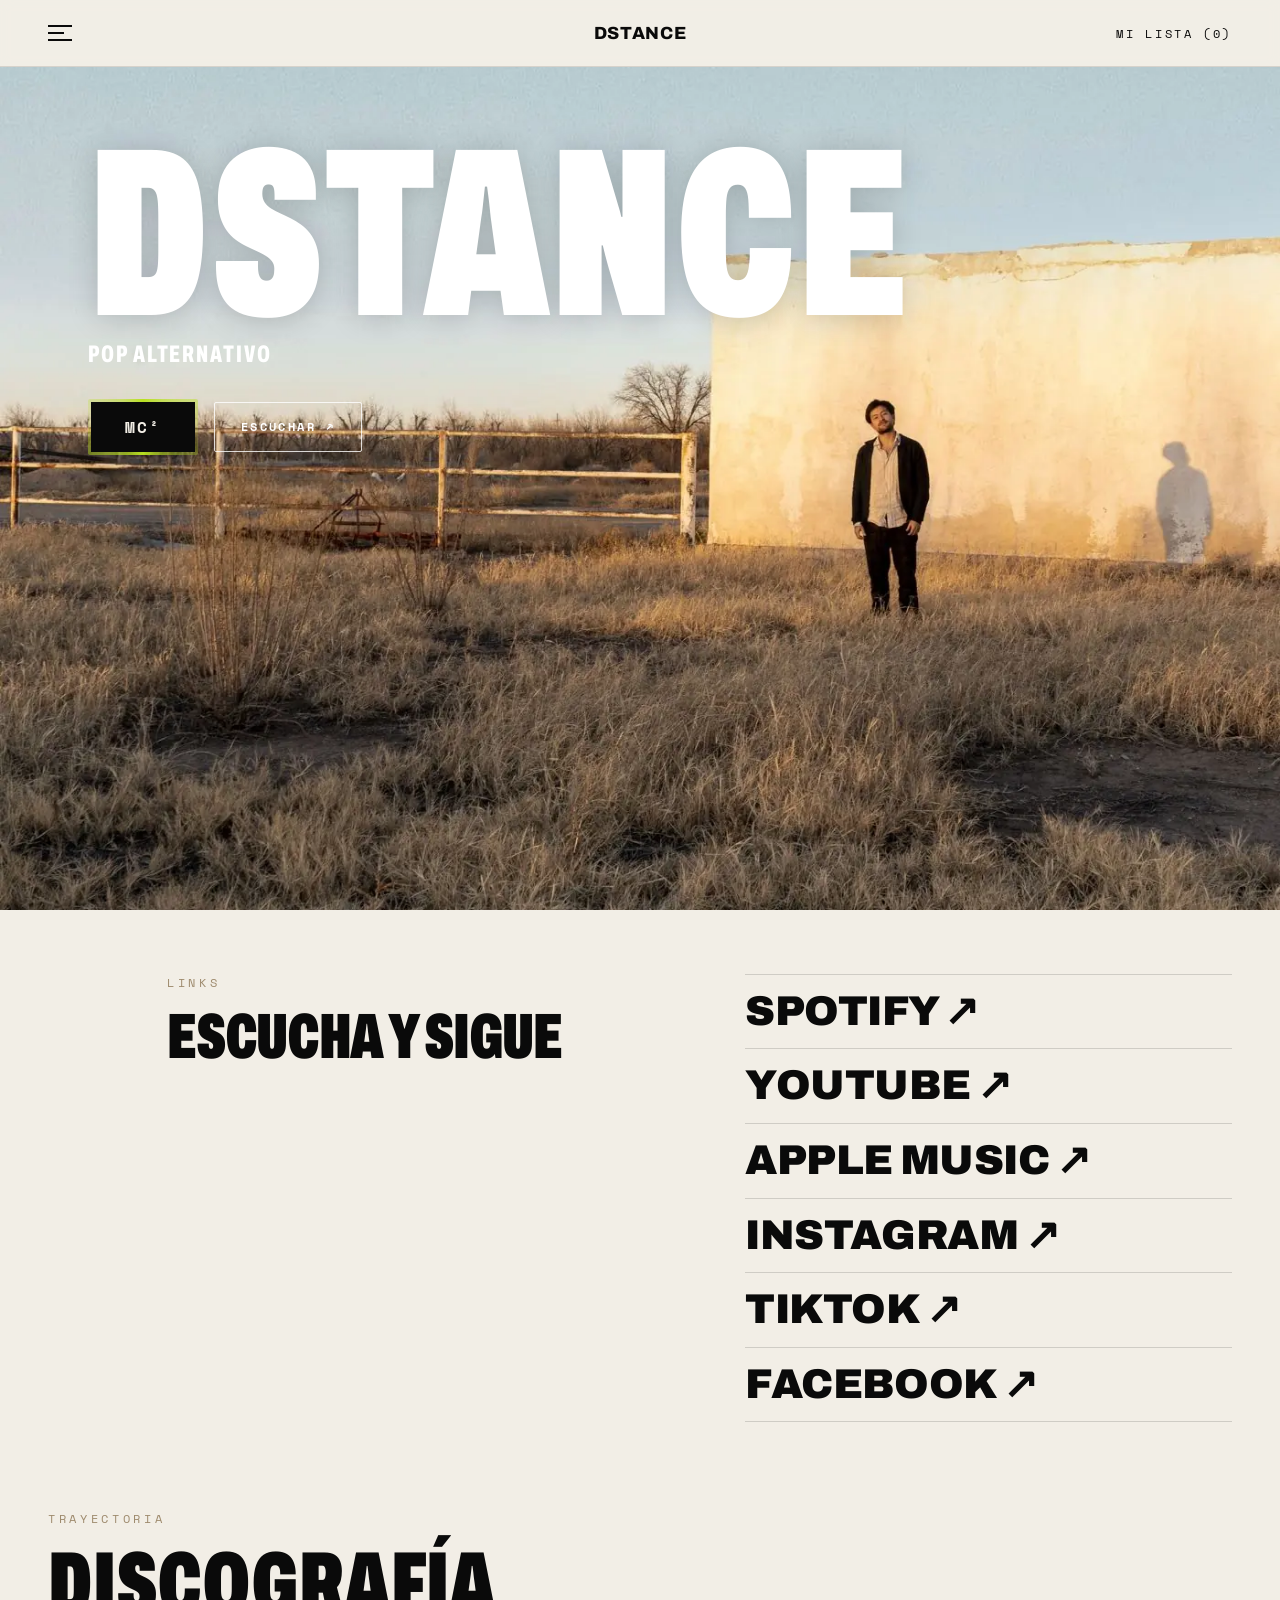
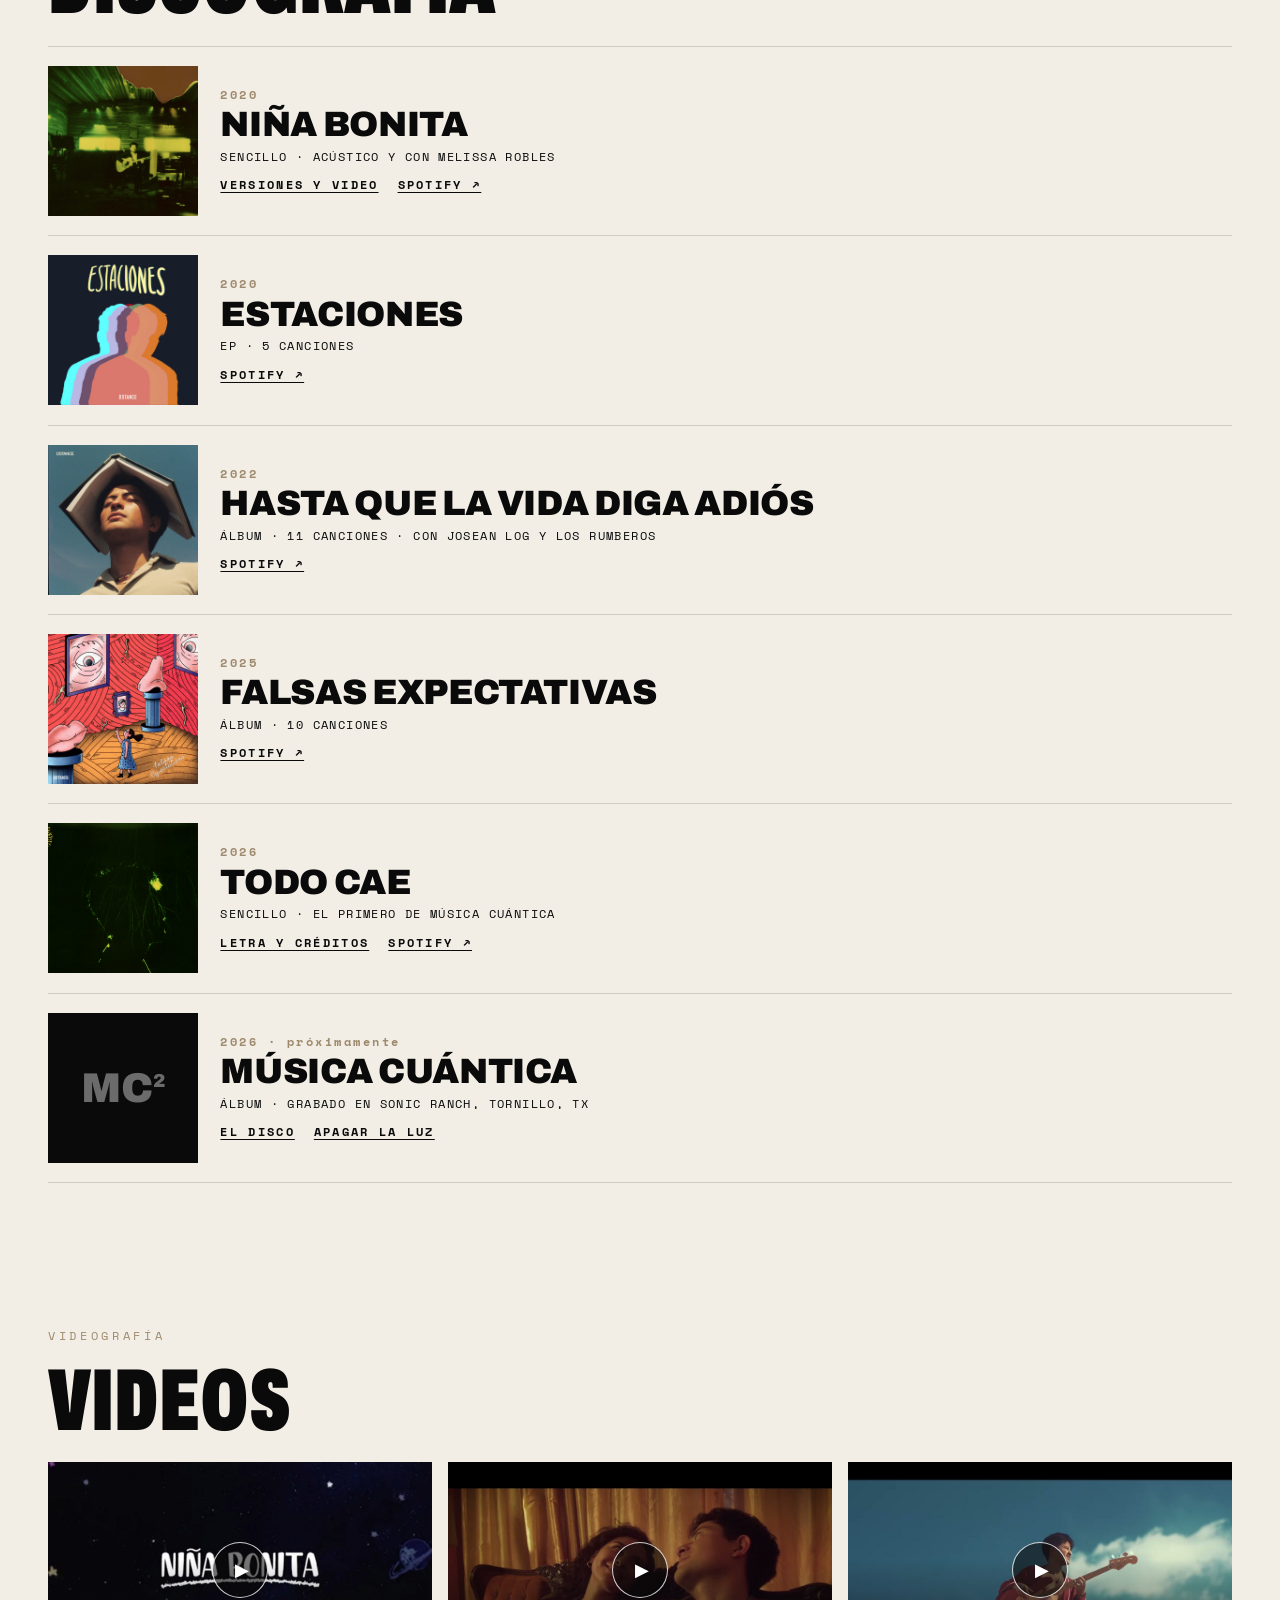
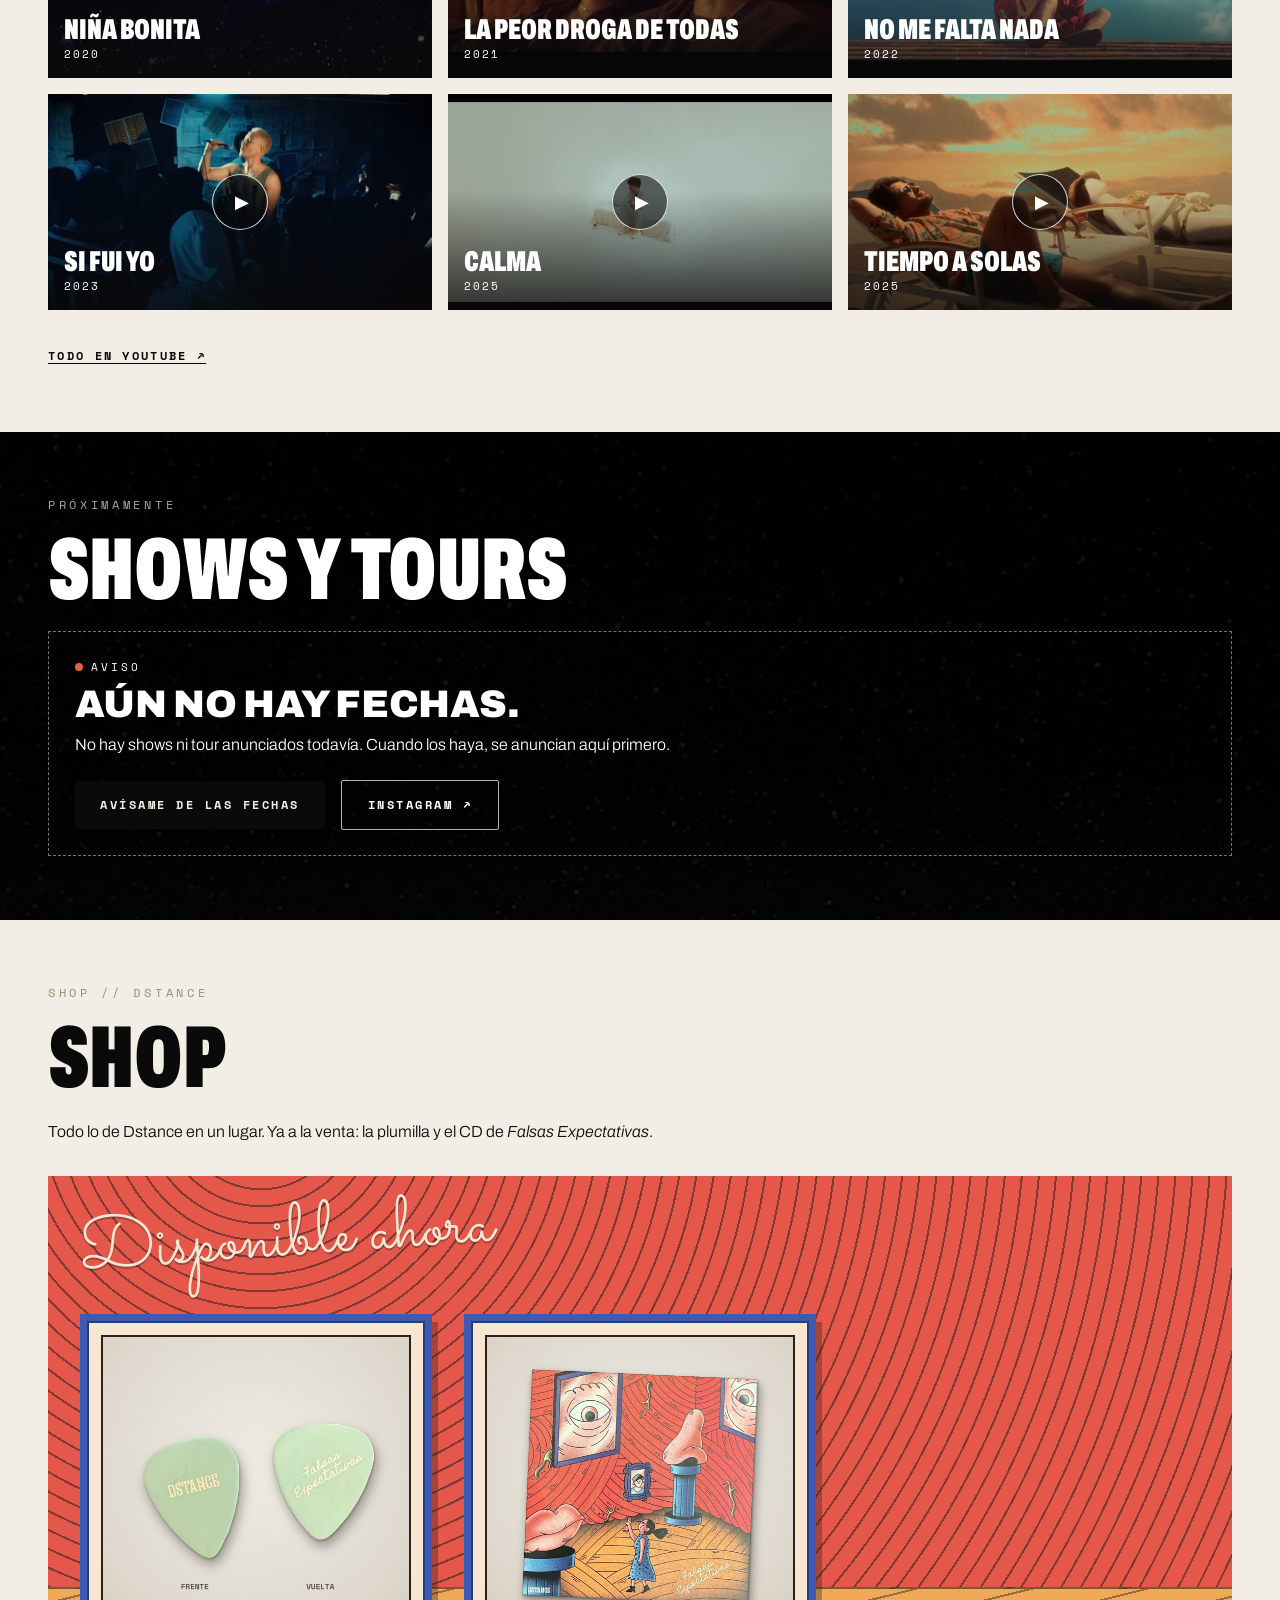
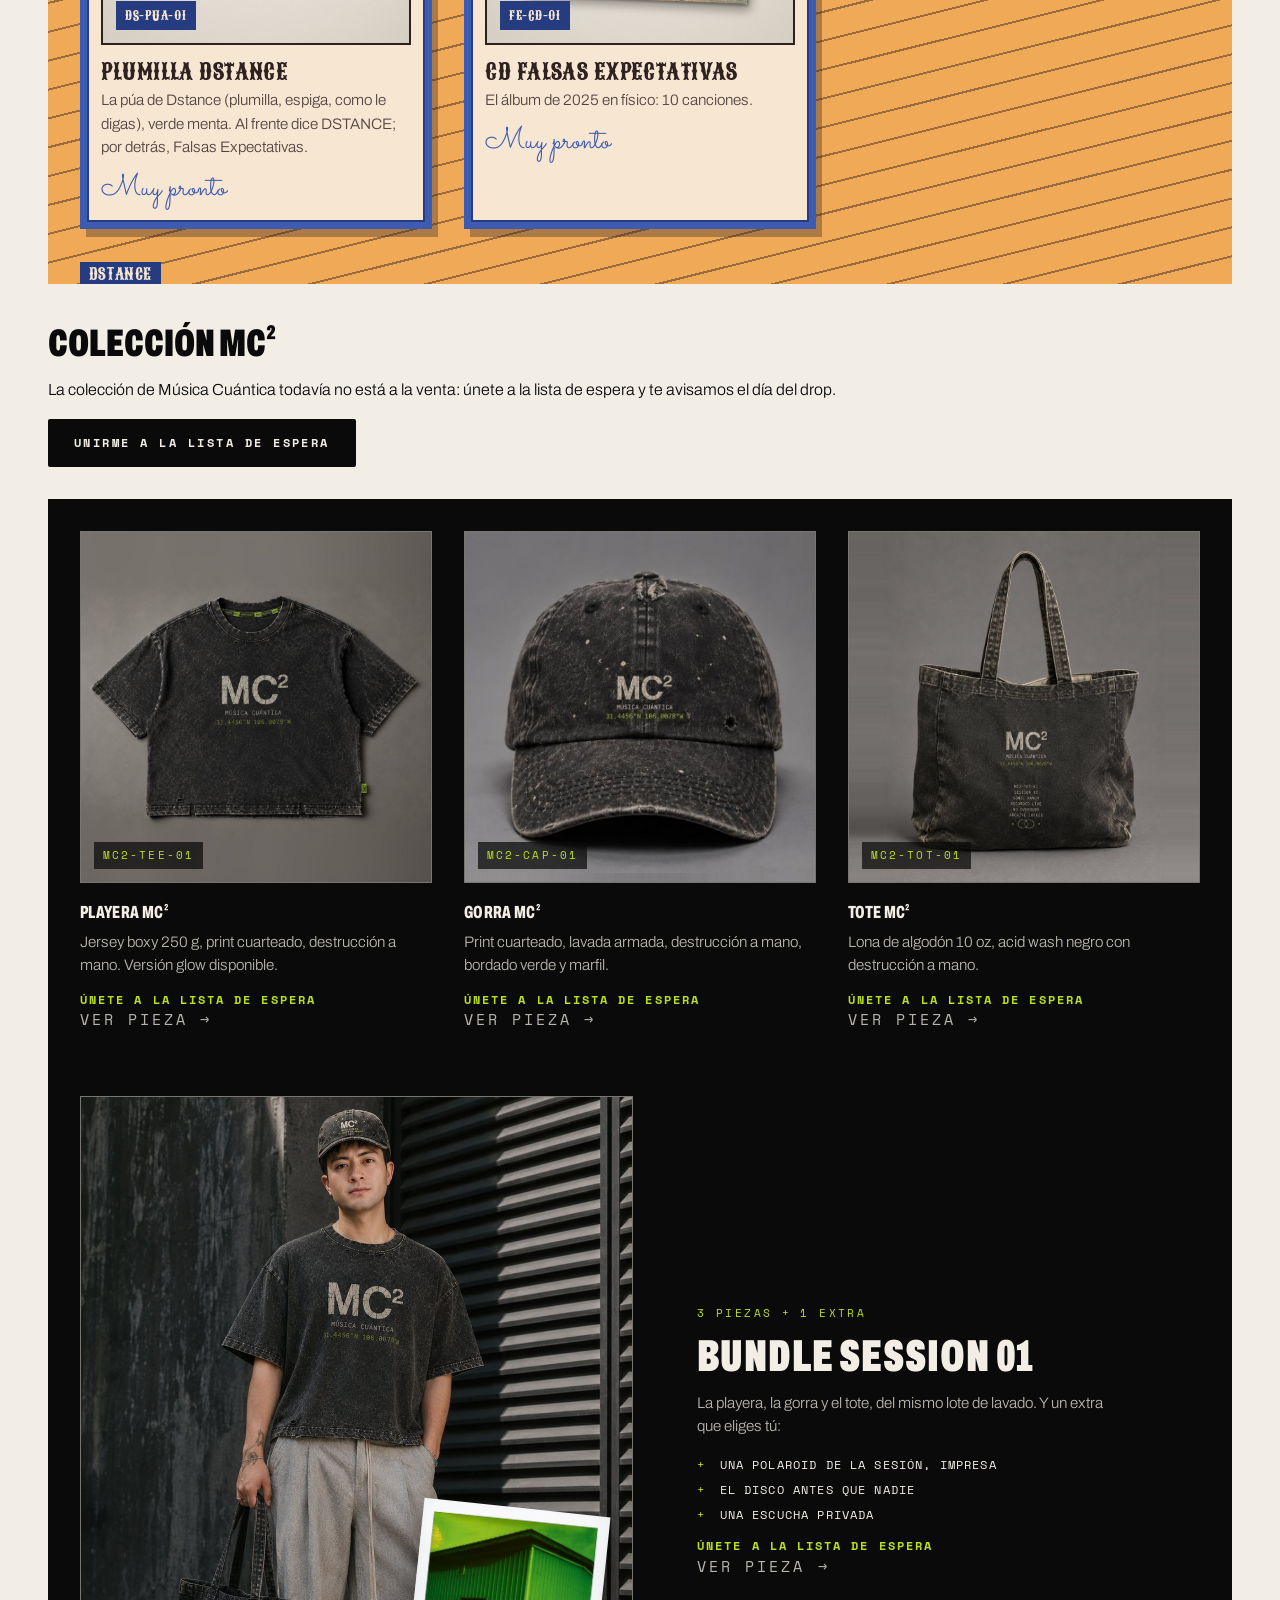
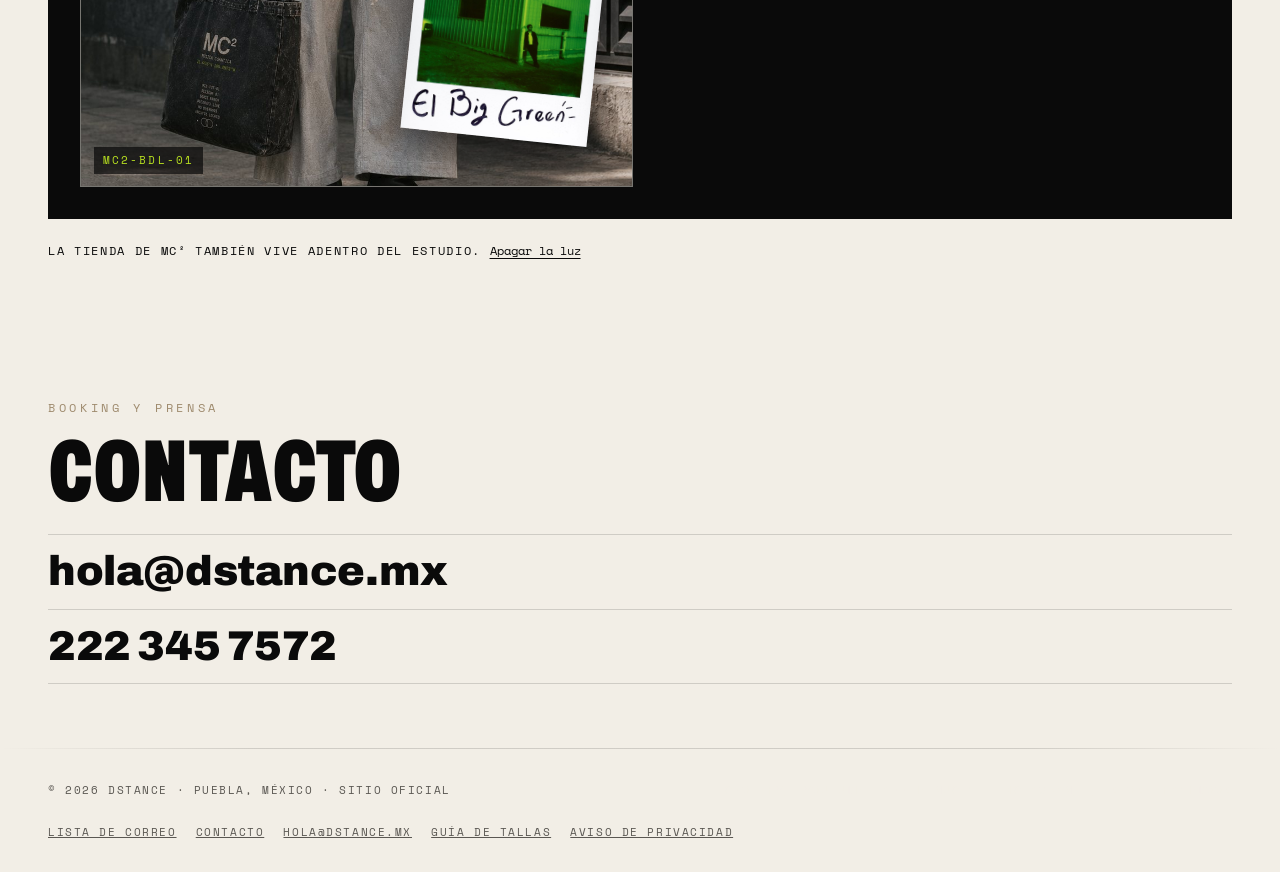
==== commit 5d6c8dc7: "Shop: la plumilla es una sola, frente y vuelta Co-Authored-By: Claude Opus 5.5 <noreply@anthropic.co" ====
--- a/index.html
+++ b/index.html
@@ -2099,10 +2099,10 @@
       {
         sku: "DS-PUA-01",
         name: "Plumilla Dstance",
-        description: "La púa de Dstance (plumilla, espiga, como le digas), verde menta. Dos diseños: DSTANCE y Falsas Expectativas.",
+        description: "La púa de Dstance (plumilla, espiga, como le digas), verde menta. Al frente dice DSTANCE; por detrás, Falsas Expectativas.",
         price: null,
         link: "",
-        photo: { src: "/photos/shop-plumillas.jpg", width: 1200, height: 1200, alt: "Dos plumillas verde menta: una dice DSTANCE y la otra Falsas Expectativas en letra manuscrita" },
+        photo: { src: "/photos/shop-plumillas.jpg", width: 1200, height: 1200, alt: "El frente y la vuelta de la plumilla verde menta: al frente dice DSTANCE y por detrás Falsas Expectativas en letra manuscrita" },
       },
       {
         sku: "FE-CD-01",
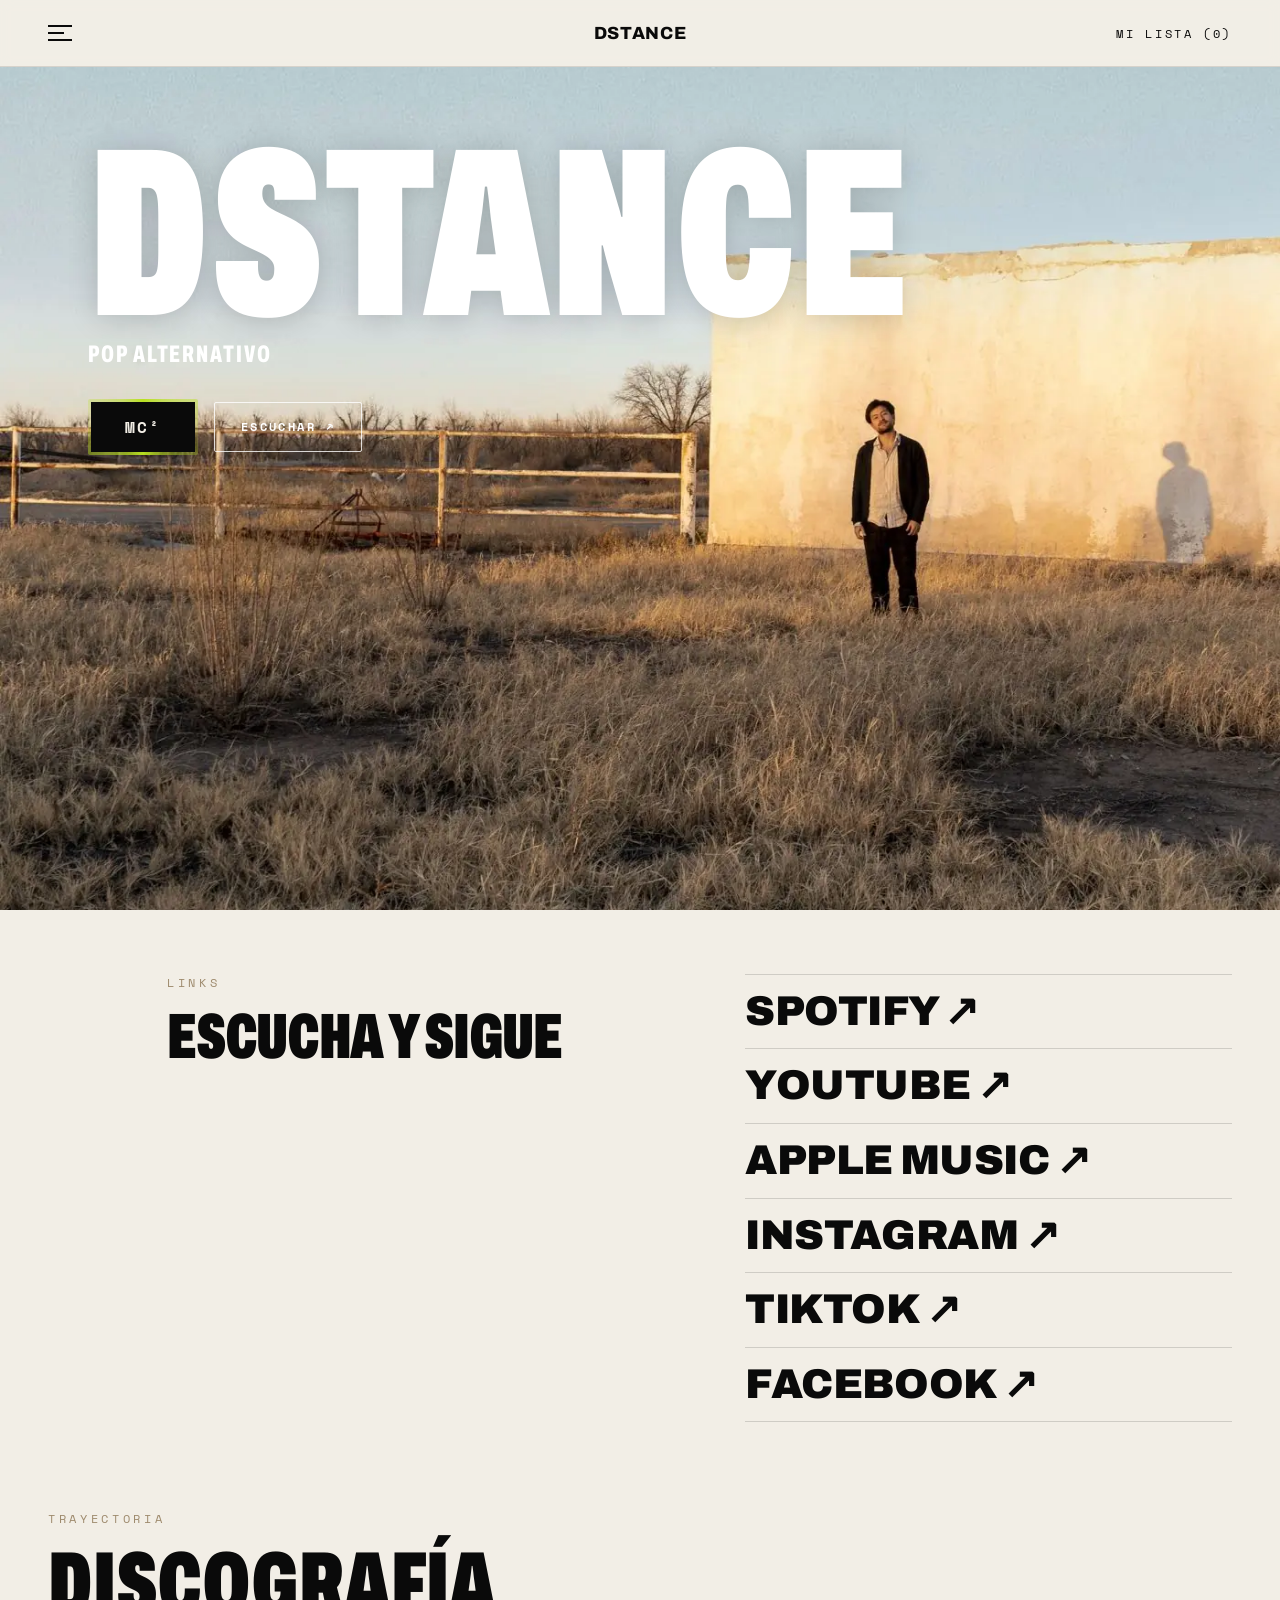
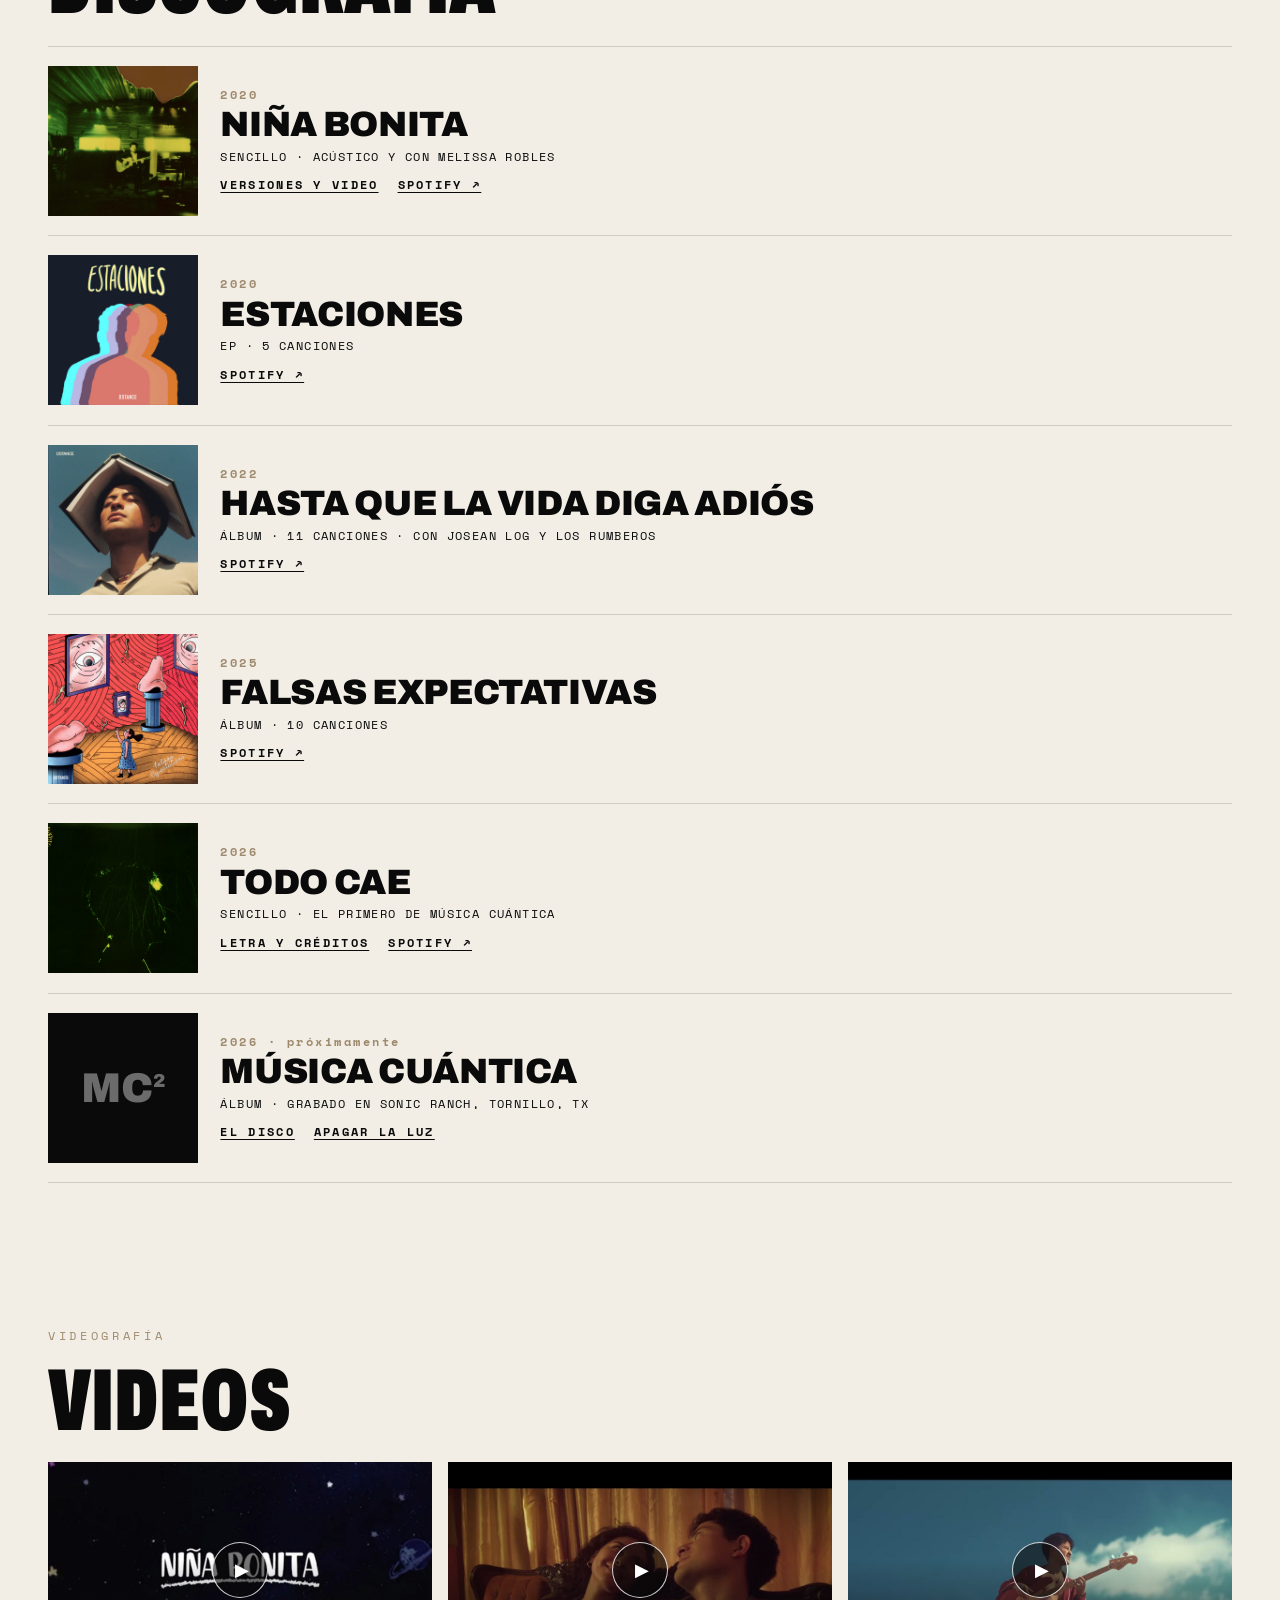
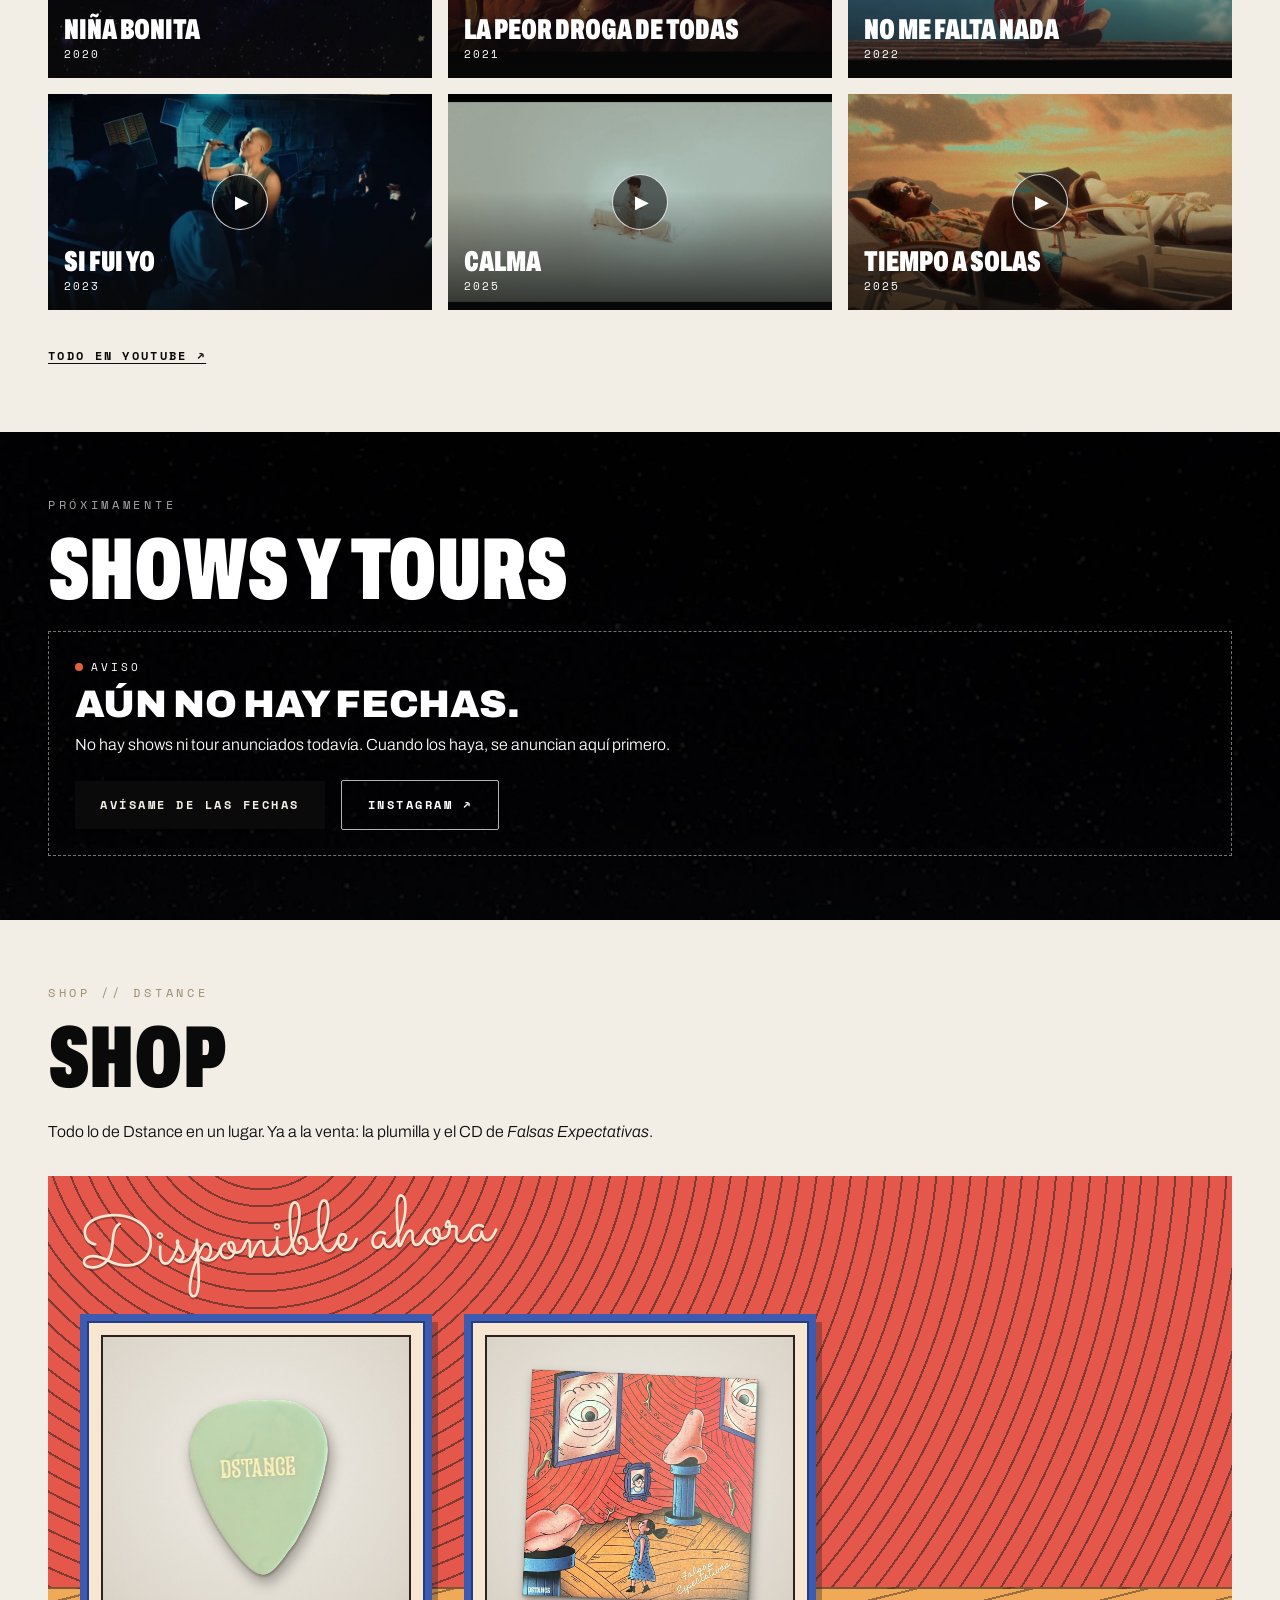
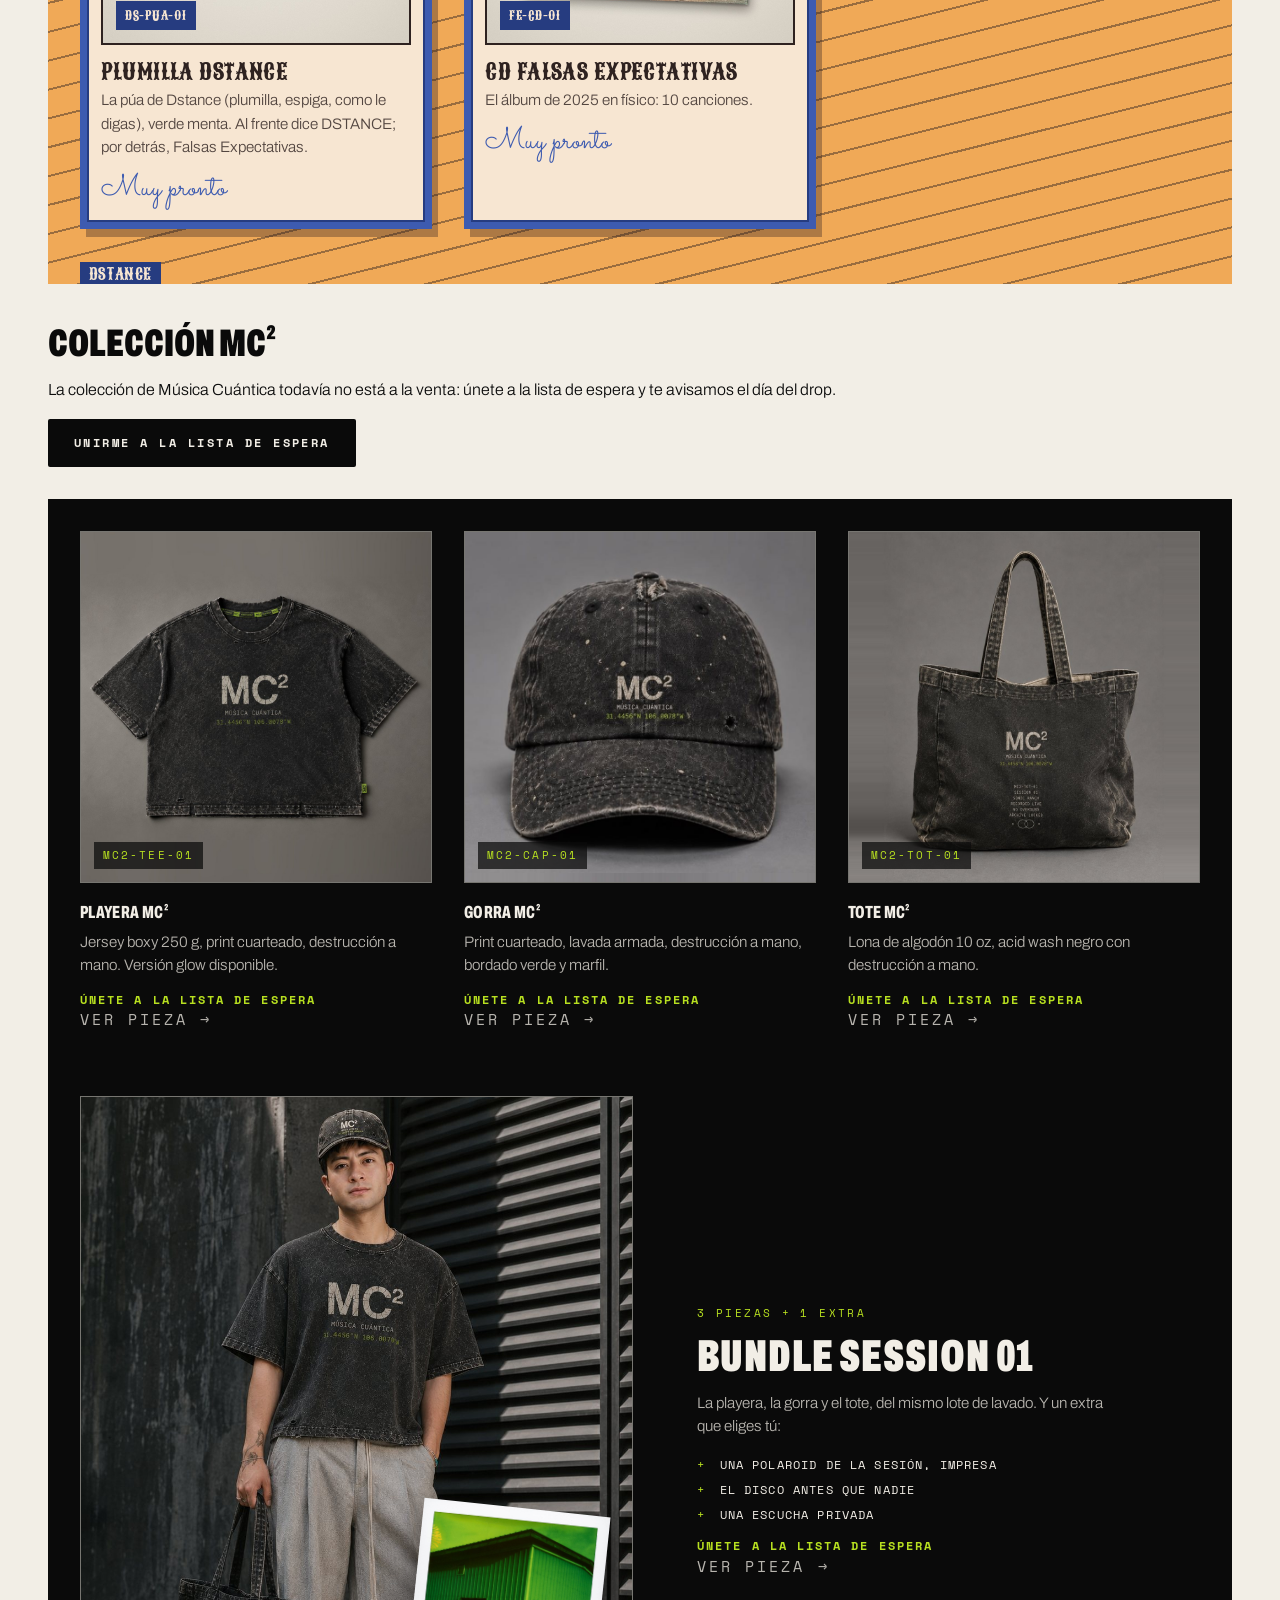
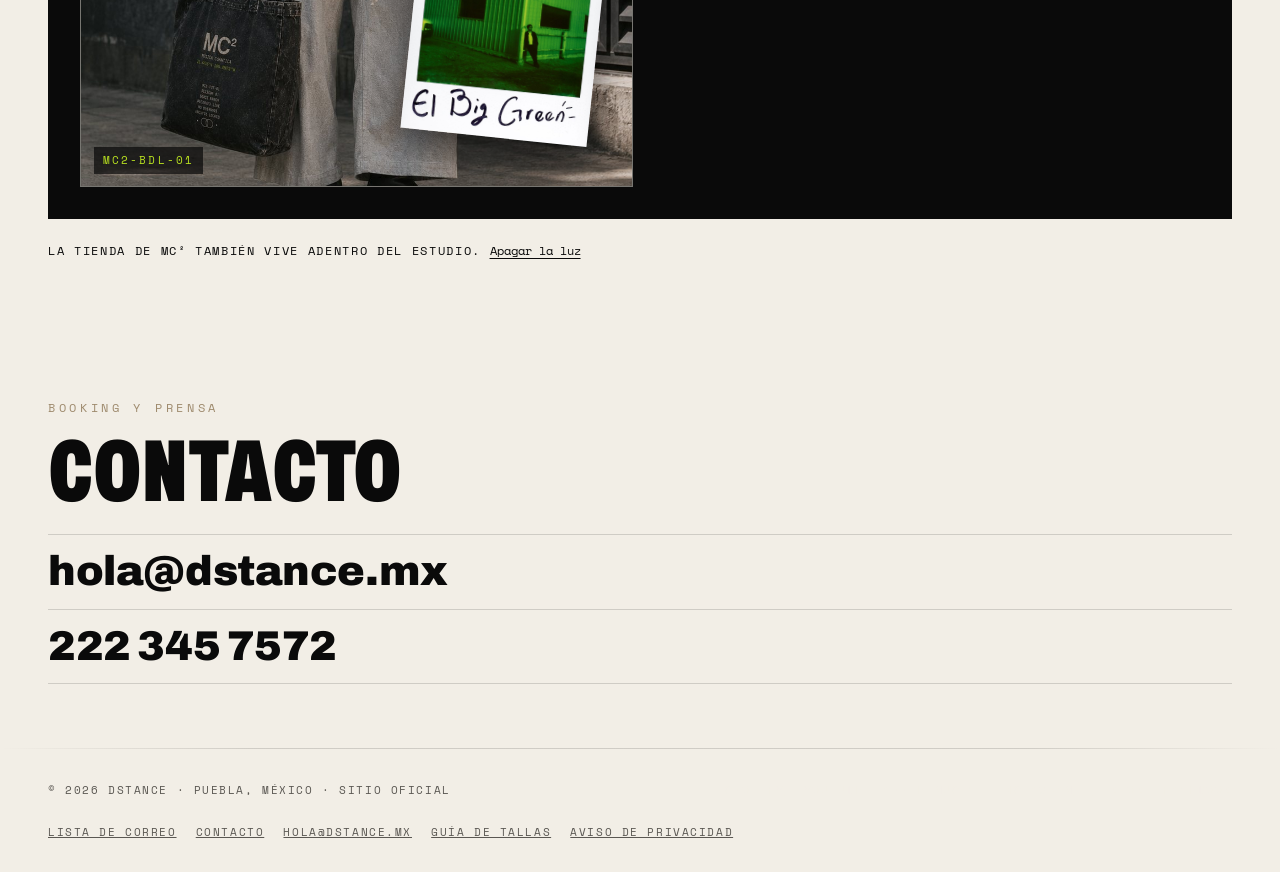
==== commit 847dda9f: "Shop: la plumilla muestra su frente y, al pasar el cursor, su vuelta En celular, un toque voltea la " ====
--- a/index.html
+++ b/index.html
@@ -1121,6 +1121,8 @@
     .fe-shop .buy-now { background: var(--fe-blue) !important; color: var(--fe-cream) !important; border: 2px solid var(--fe-navy); }
     @media (hover: hover) { .fe-shop .buy-now:hover { background: var(--fe-red) !important; color: var(--fe-cream) !important; box-shadow: 0 8px 20px rgba(46,34,32,.3); } }
     .fe-shop .product-photo .no-photo { color: var(--fe-ink); }
+    .product-photo.two-sided { cursor: pointer; }
+    .product-photo.two-sided.flipped .alt { opacity: 1; }
     .shop-sub { font: 900 clamp(1.6rem, 4vw, 2.4rem)/1 var(--font-display); font-stretch: 62%; text-transform: uppercase; margin: 2.5rem 0 1rem; }
     .shop-sub:first-of-type { margin-top: 0; }
     #shop-now { margin-bottom: 1rem; }
@@ -2094,6 +2096,8 @@
        - link  = its payment link (Mercado Pago, Stripe…); while it is
                  empty the card says "Muy pronto" instead of "Comprar"
        - photo = its photo in /photos/; null shows an empty frame
+       - back  = (optional) its other side: shown on hover, or with a tap
+                 on phones
        --------------------------------------------------------------- */
     const forSale = [
       {
@@ -2102,7 +2106,8 @@
         description: "La púa de Dstance (plumilla, espiga, como le digas), verde menta. Al frente dice DSTANCE; por detrás, Falsas Expectativas.",
         price: null,
         link: "",
-        photo: { src: "/photos/shop-plumillas.jpg", width: 1200, height: 1200, alt: "El frente y la vuelta de la plumilla verde menta: al frente dice DSTANCE y por detrás Falsas Expectativas en letra manuscrita" },
+        photo: { src: "/photos/shop-plumilla-frente.jpg", width: 1200, height: 1200, alt: "El frente de la plumilla verde menta: dice DSTANCE" },
+        back:  { src: "/photos/shop-plumilla-vuelta.jpg", width: 1200, height: 1200, alt: "La vuelta de la plumilla: dice Falsas Expectativas en letra manuscrita" },
       },
       {
         sku: "FE-CD-01",
@@ -2121,6 +2126,12 @@
       const figure = document.createElement("figure");
       figure.className = "product-photo";
       figure.append(item.photo ? makeImage(item.photo) : makeText("span", "no-photo", "foto muy pronto"));
+      if (item.back) {
+        // The other side: the hover swaps to it (.alt); a tap flips it on phones.
+        figure.append(makeImage(item.back, "alt"));
+        figure.classList.add("two-sided");
+        figure.addEventListener("click", () => figure.classList.toggle("flipped"));
+      }
       figure.append(makeText("figcaption", "sku", item.sku));
       card.append(figure, makeText("h3", "", item.name), makeText("p", "", item.description));
       if (item.price != null) card.append(makeText("p", "sale-price", pesos.format(item.price) + " MXN"));
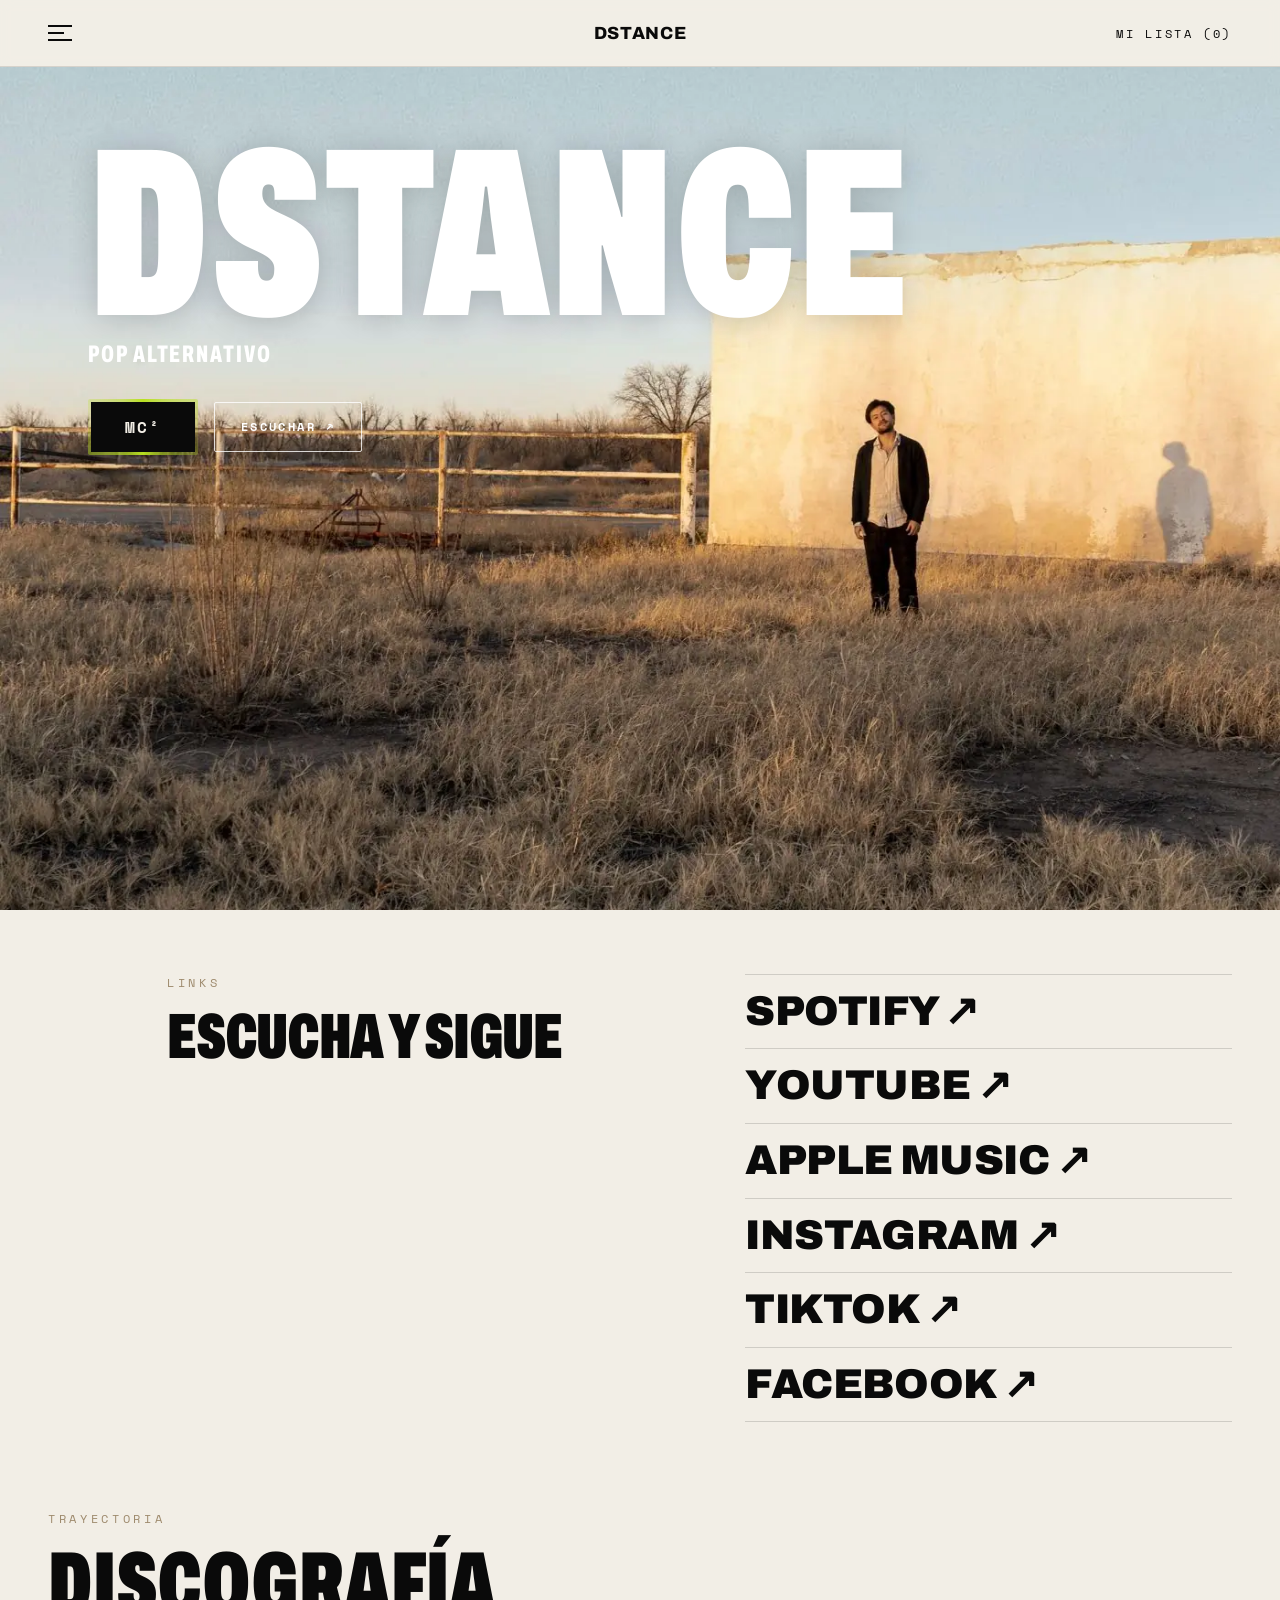
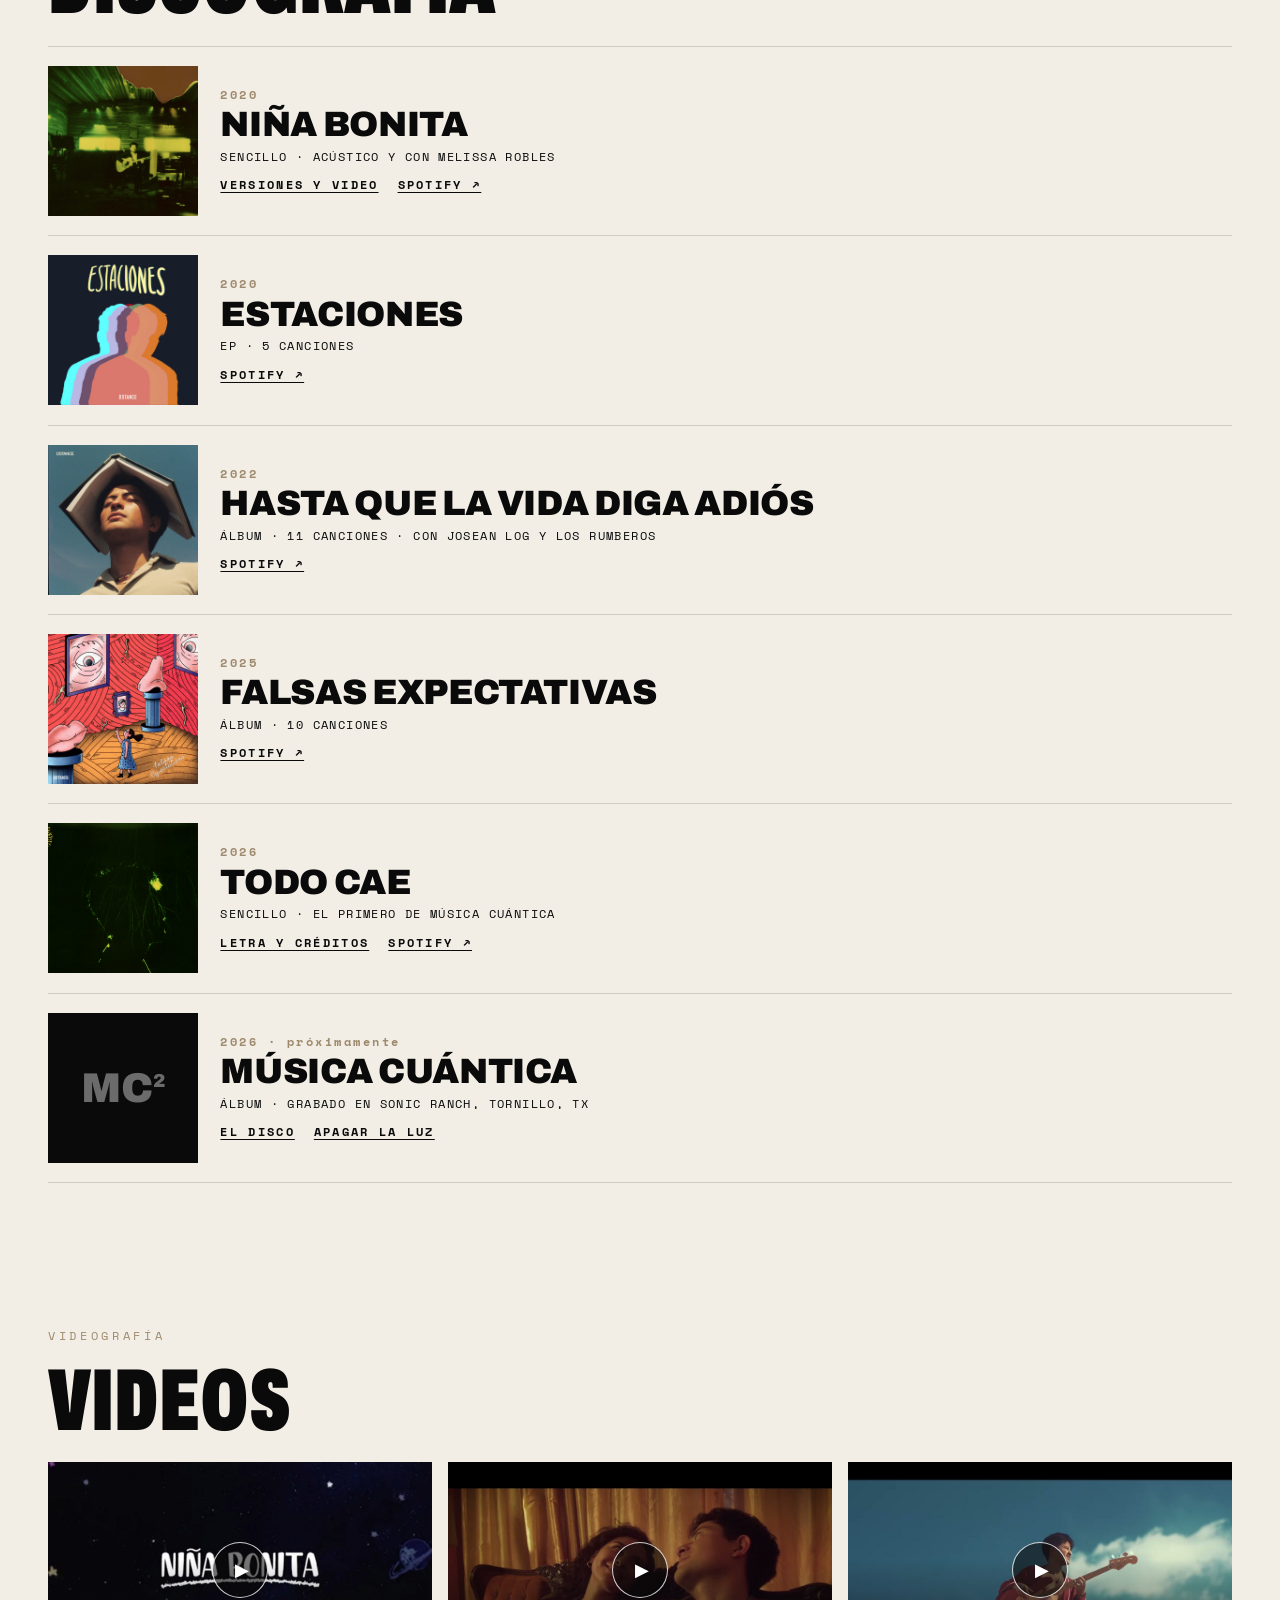
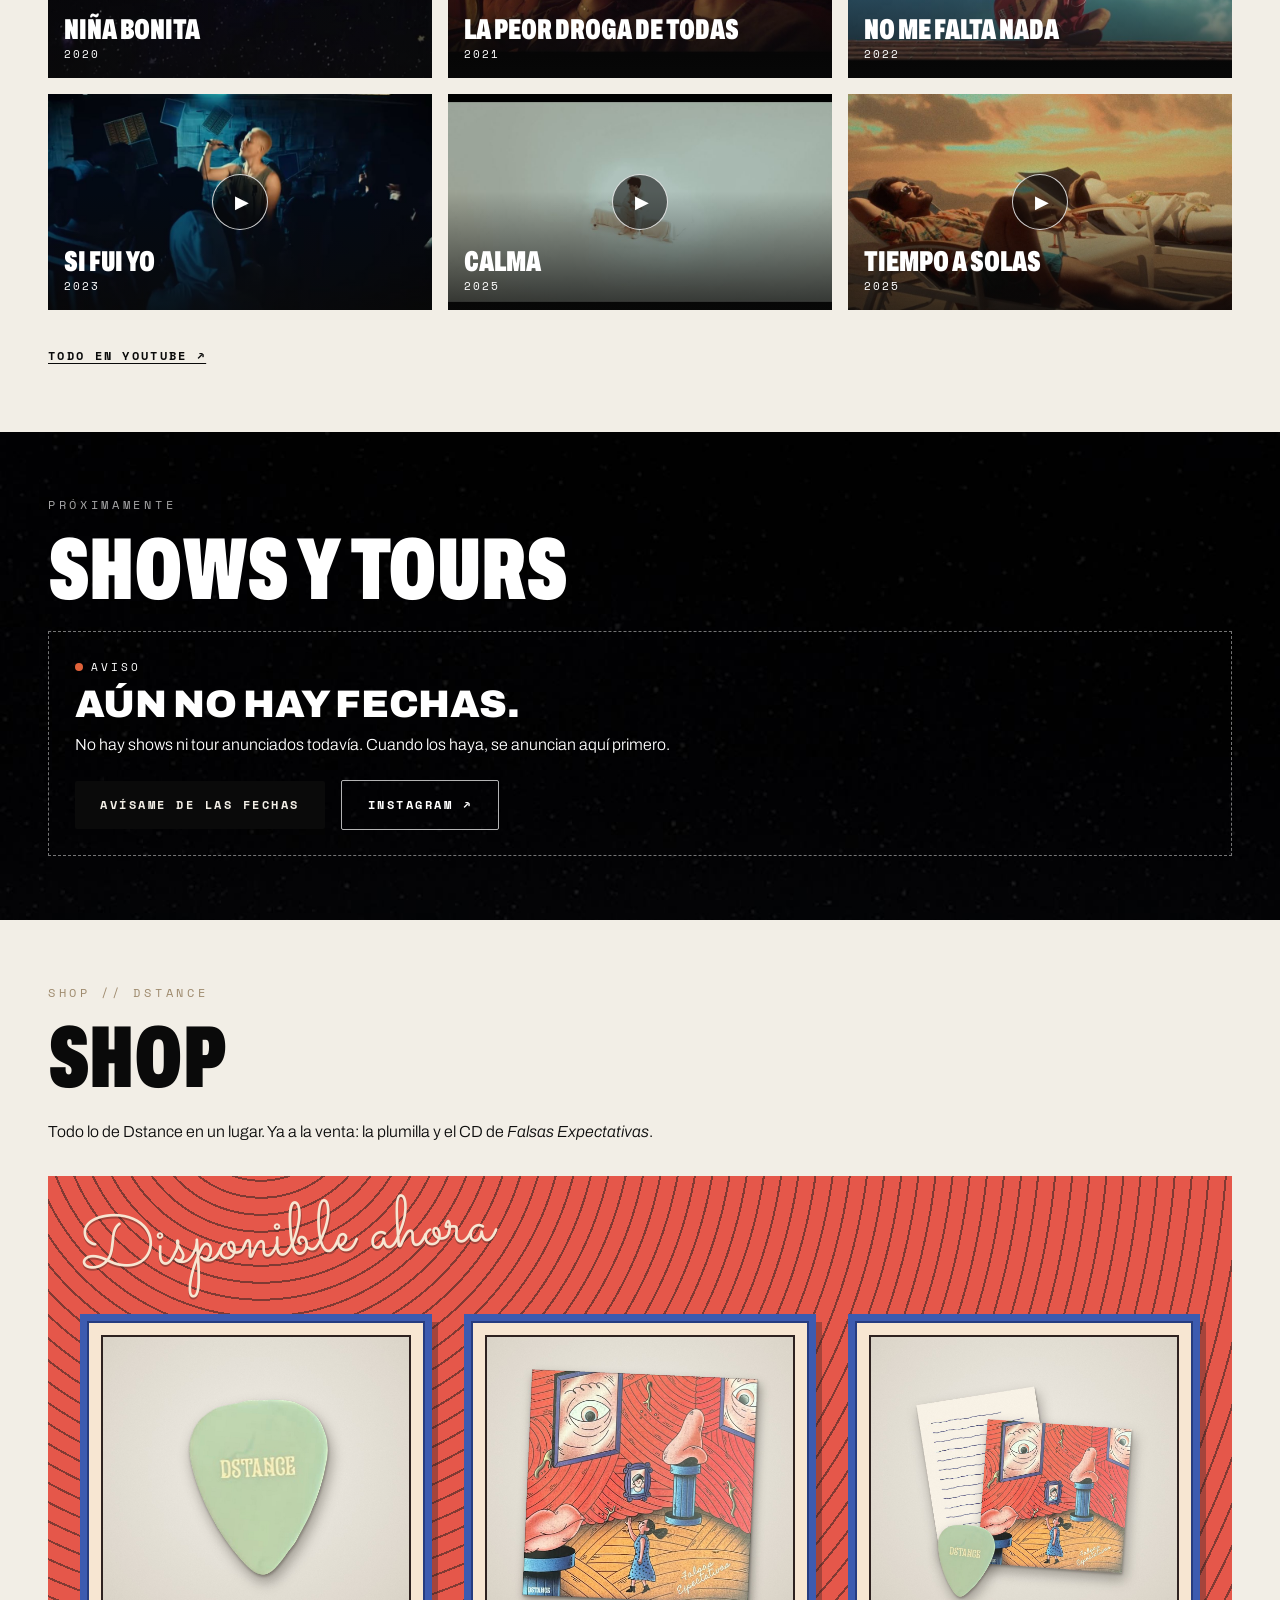
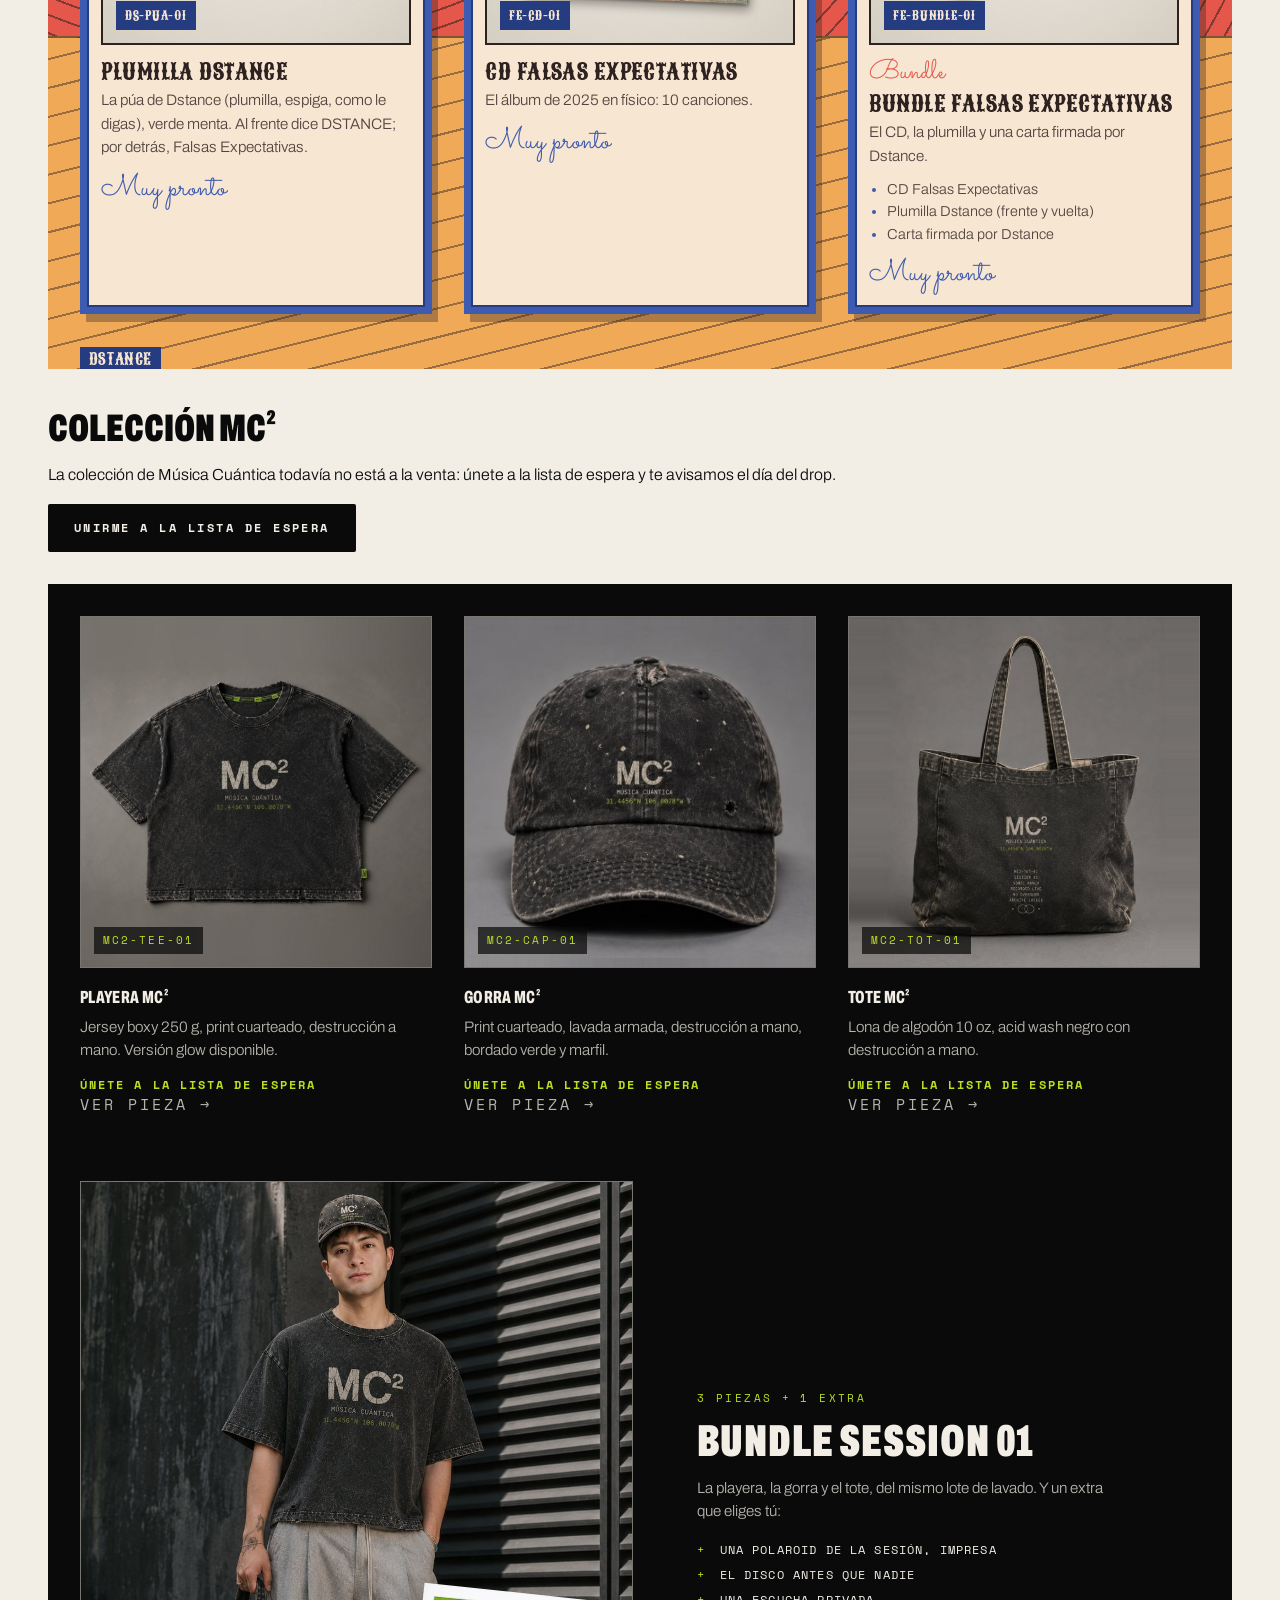
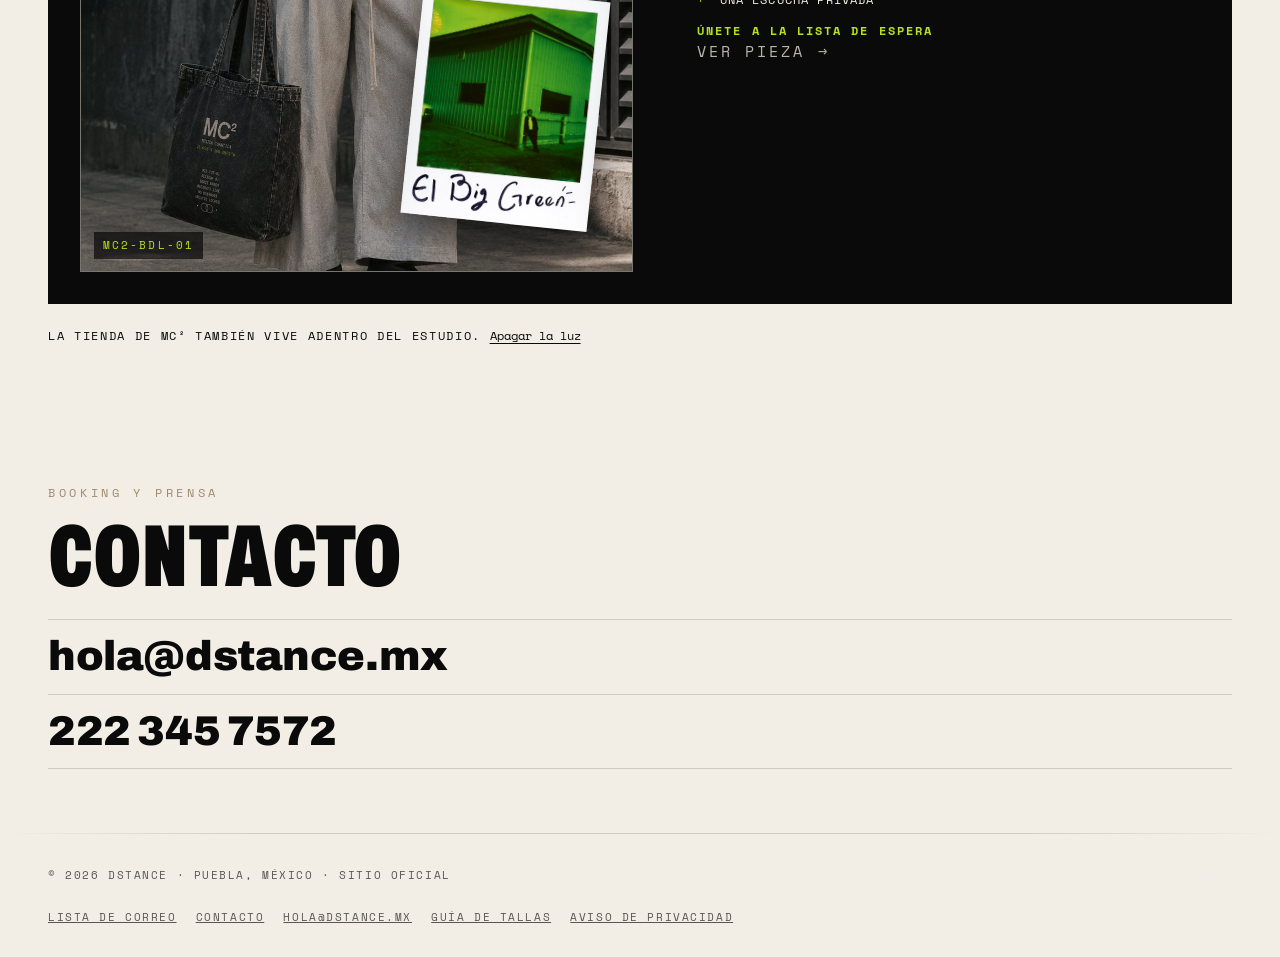
==== commit e58bf277: "Shop: bundle de Falsas Expectativas (CD, plumilla y carta firmada) Co-Authored-By: Claude Opus 5.5 <" ====
--- a/index.html
+++ b/index.html
@@ -1122,6 +1122,9 @@
     @media (hover: hover) { .fe-shop .buy-now:hover { background: var(--fe-red) !important; color: var(--fe-cream) !important; box-shadow: 0 8px 20px rgba(46,34,32,.3); } }
     .fe-shop .product-photo .no-photo { color: var(--fe-ink); }
     .product-photo.two-sided { cursor: pointer; }
+    .fe-shop .product .fe-kicker { margin: .9rem 0 -.6rem; font: 400 1.7rem/1 var(--fe-script); color: var(--fe-red); }
+    .fe-shop .fe-extras { margin: .6rem 0 0; padding-left: 1.1rem; color: rgba(46,34,32,.82); font-size: .9rem; }
+    .fe-shop .fe-extras li::marker { color: var(--fe-blue); }
     .product-photo.two-sided.flipped .alt { opacity: 1; }
     .shop-sub { font: 900 clamp(1.6rem, 4vw, 2.4rem)/1 var(--font-display); font-stretch: 62%; text-transform: uppercase; margin: 2.5rem 0 1rem; }
     .shop-sub:first-of-type { margin-top: 0; }
@@ -2117,6 +2120,16 @@
         link: "",
         photo: { src: "/photos/shop-cd-falsas-expectativas.jpg", width: 1200, height: 1200, alt: "El CD de Falsas Expectativas en su estuche de cartón, con la ilustración de la portada" },
       },
+      {
+        sku: "FE-BUNDLE-01",
+        kicker: "Bundle",
+        name: "Bundle Falsas Expectativas",
+        description: "El CD, la plumilla y una carta firmada por Dstance.",
+        extras: ["CD Falsas Expectativas", "Plumilla Dstance (frente y vuelta)", "Carta firmada por Dstance"],
+        price: null,
+        link: "",
+        photo: { src: "/photos/shop-bundle-falsas-expectativas.jpg", width: 1200, height: 1200, alt: "El CD de Falsas Expectativas, la plumilla verde menta y una carta escrita a mano" },
+      },
     ];
     const pesos = new Intl.NumberFormat("es-MX", { style: "currency", currency: "MXN", maximumFractionDigits: 0 });
     function renderForSale(item) {
@@ -2133,7 +2146,15 @@
         figure.addEventListener("click", () => figure.classList.toggle("flipped"));
       }
       figure.append(makeText("figcaption", "sku", item.sku));
-      card.append(figure, makeText("h3", "", item.name), makeText("p", "", item.description));
+      card.append(figure);
+      if (item.kicker) card.append(makeText("p", "fe-kicker", item.kicker));
+      card.append(makeText("h3", "", item.name), makeText("p", "", item.description));
+      if (item.extras) {
+        const list = document.createElement("ul");
+        list.className = "fe-extras";
+        list.append(...item.extras.map((extra) => makeText("li", "", extra)));
+        card.append(list);
+      }
       if (item.price != null) card.append(makeText("p", "sale-price", pesos.format(item.price) + " MXN"));
       if (item.link) {
         const buy = makeText("a", "btn buy-now", "Comprar ↗");
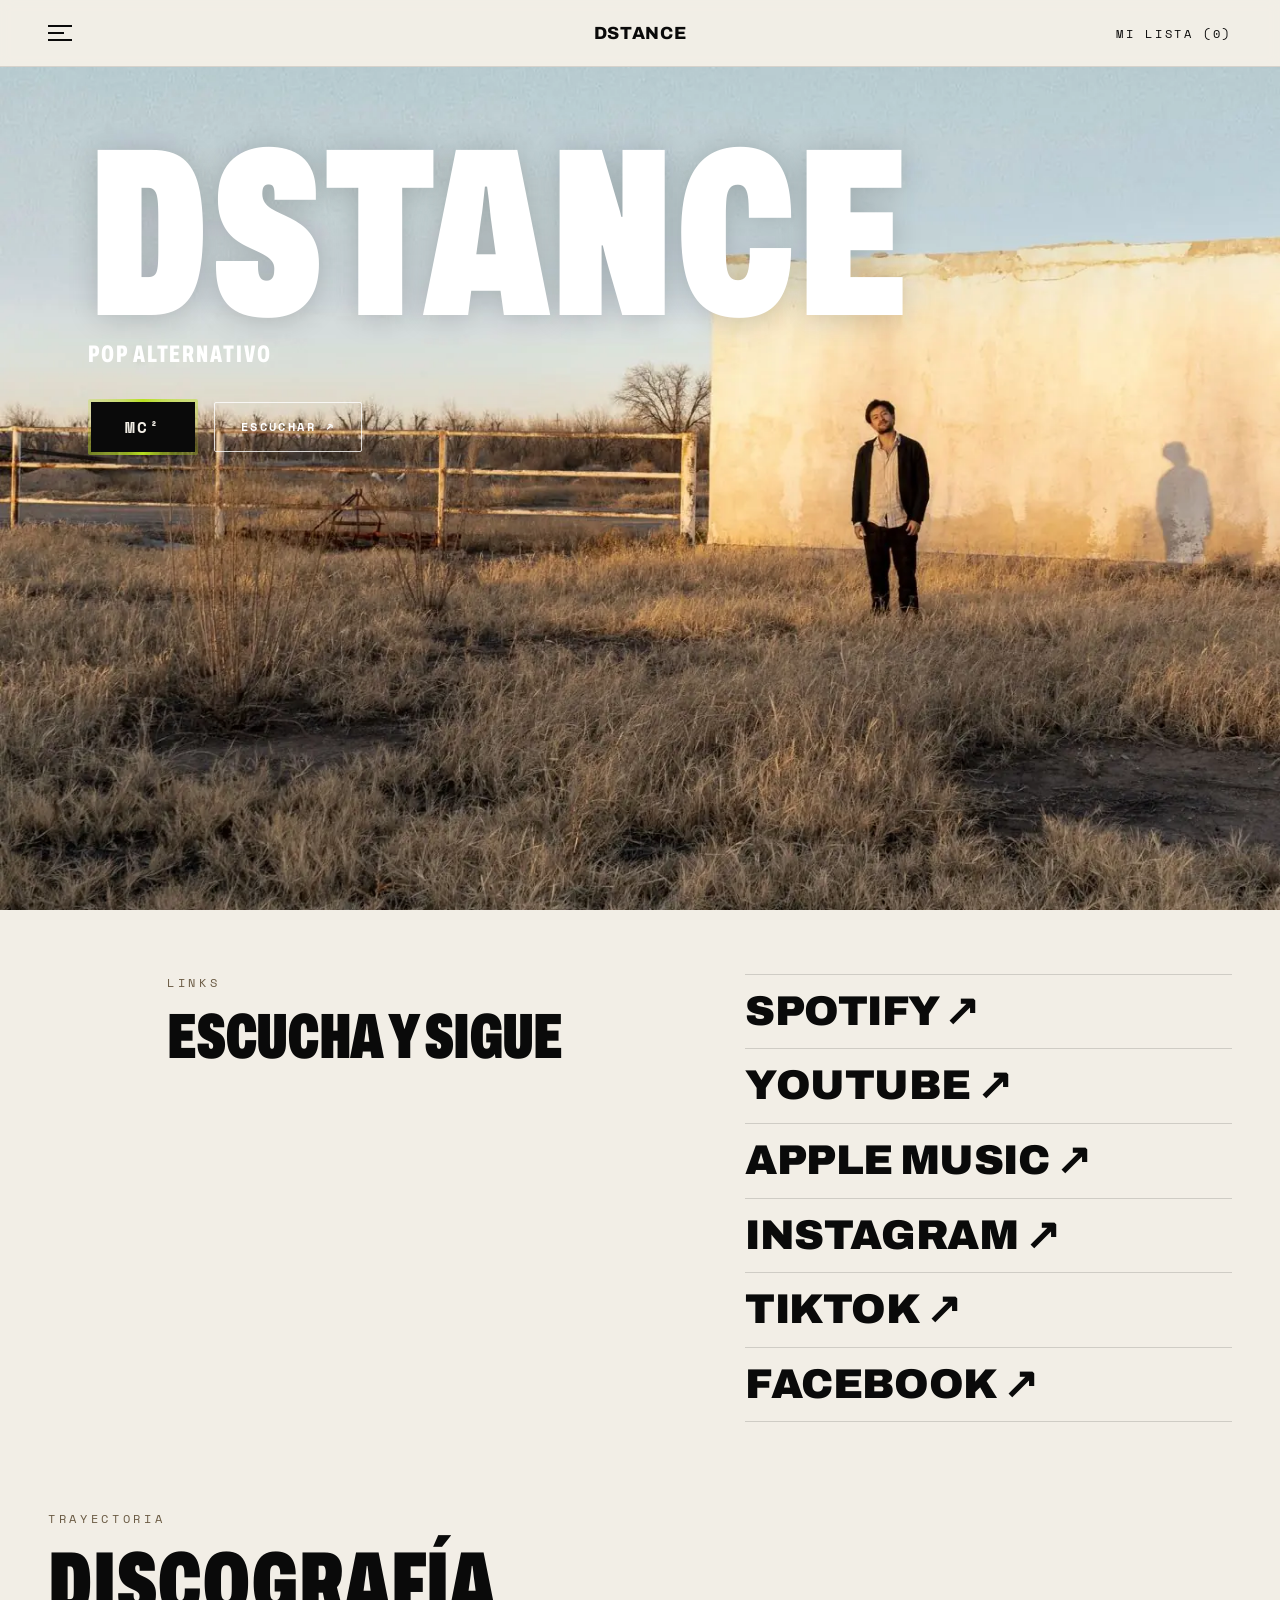
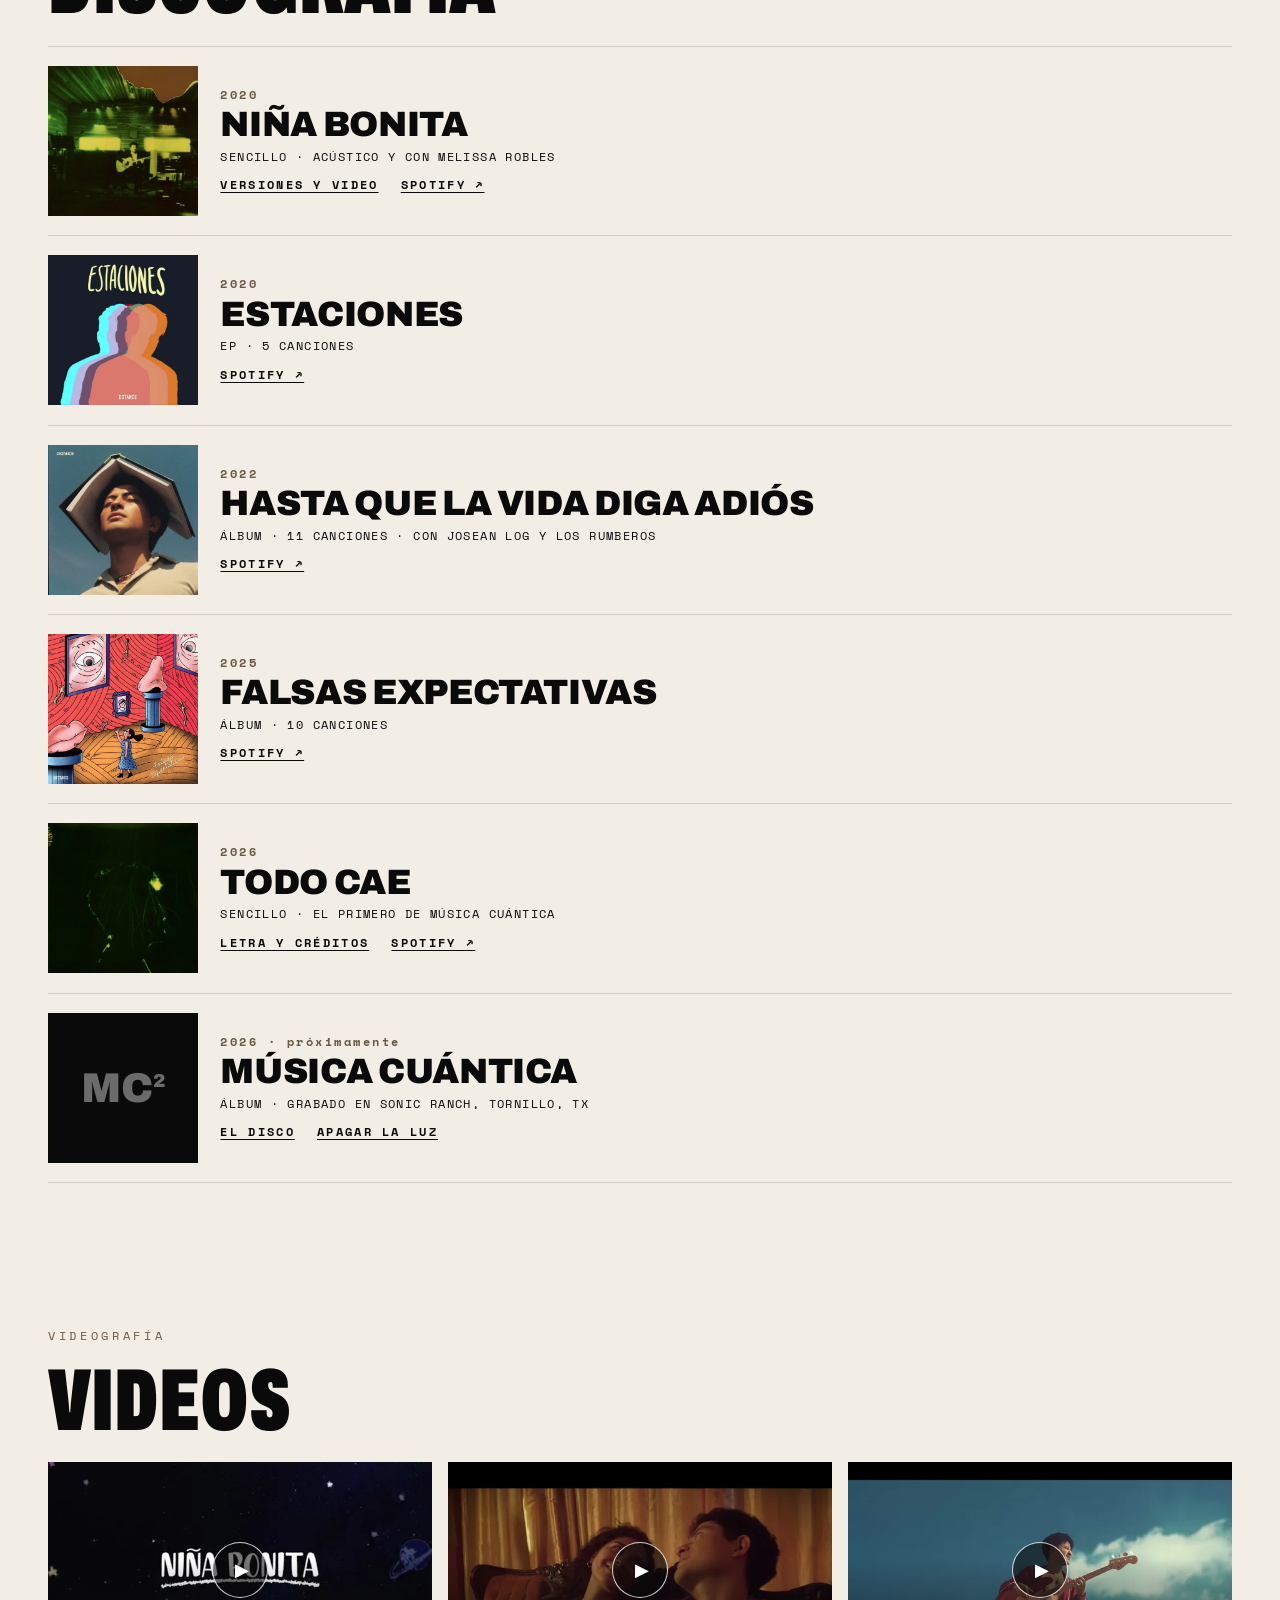
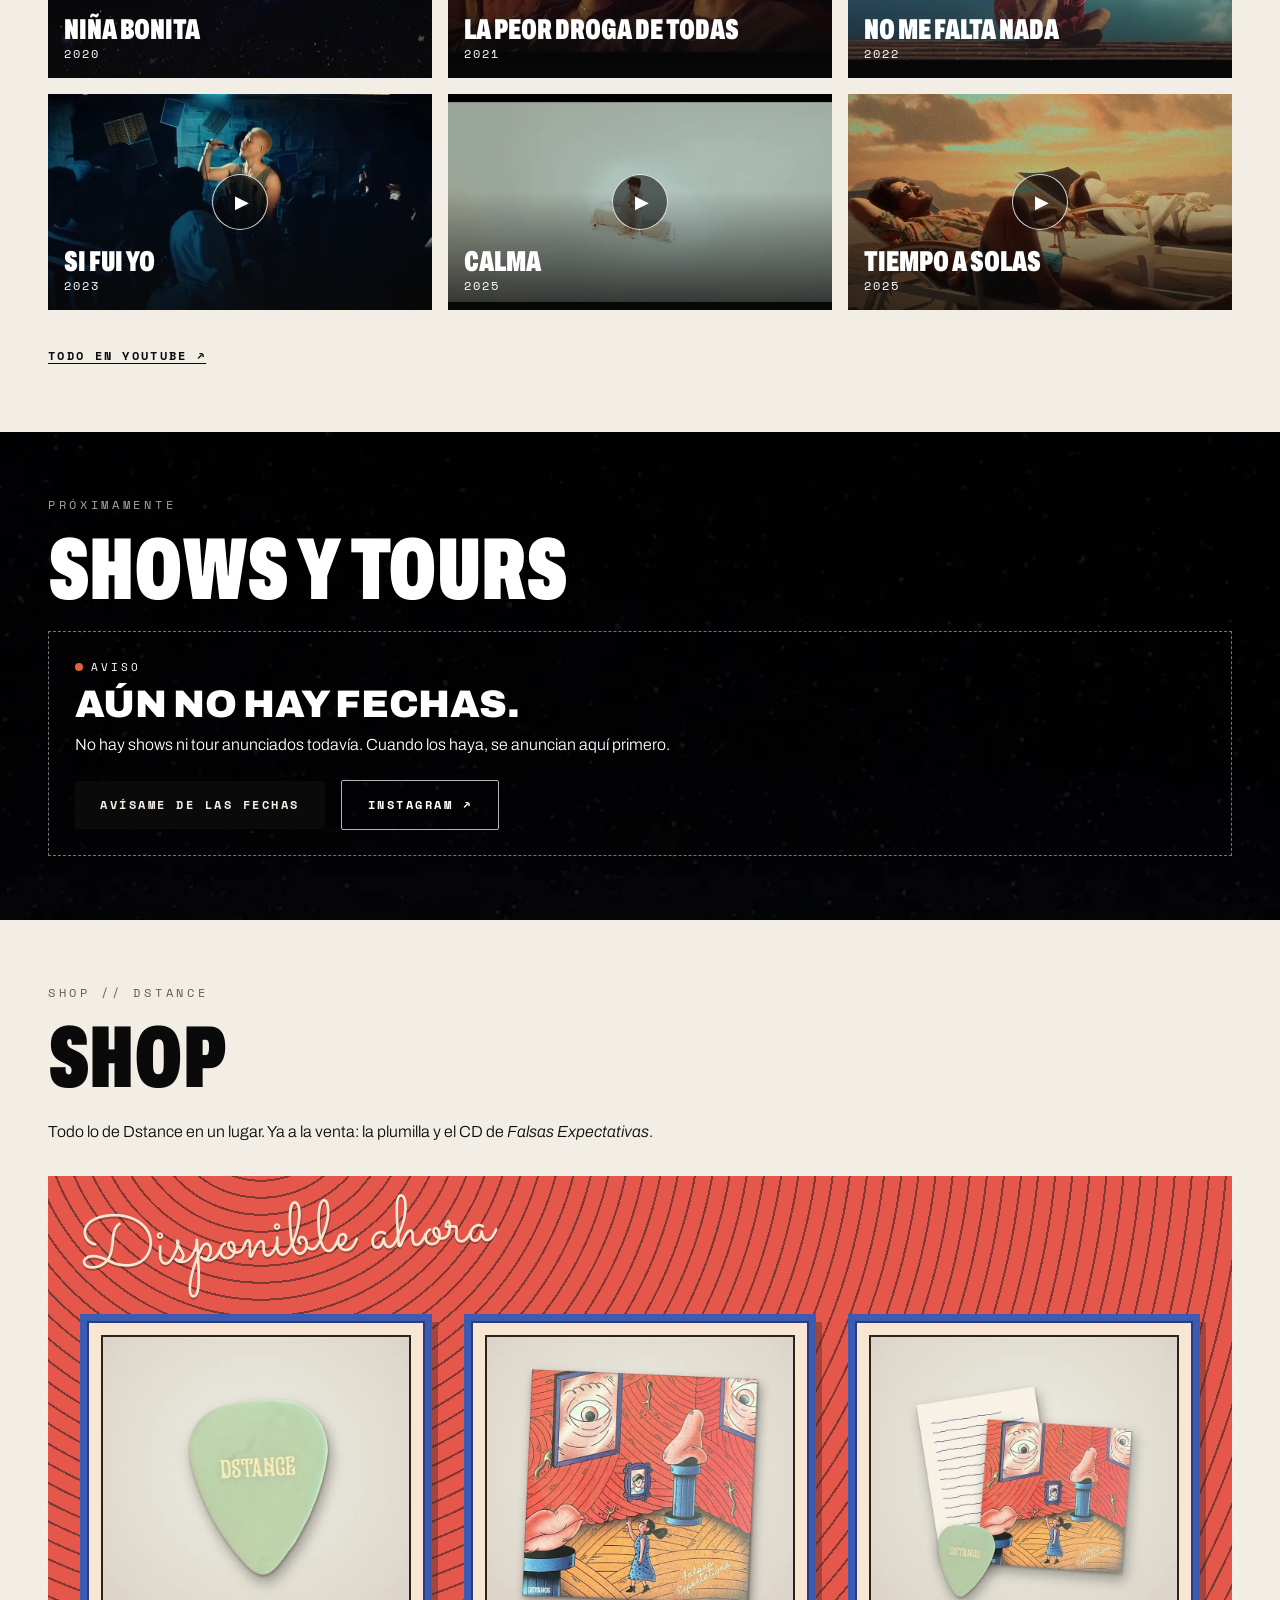
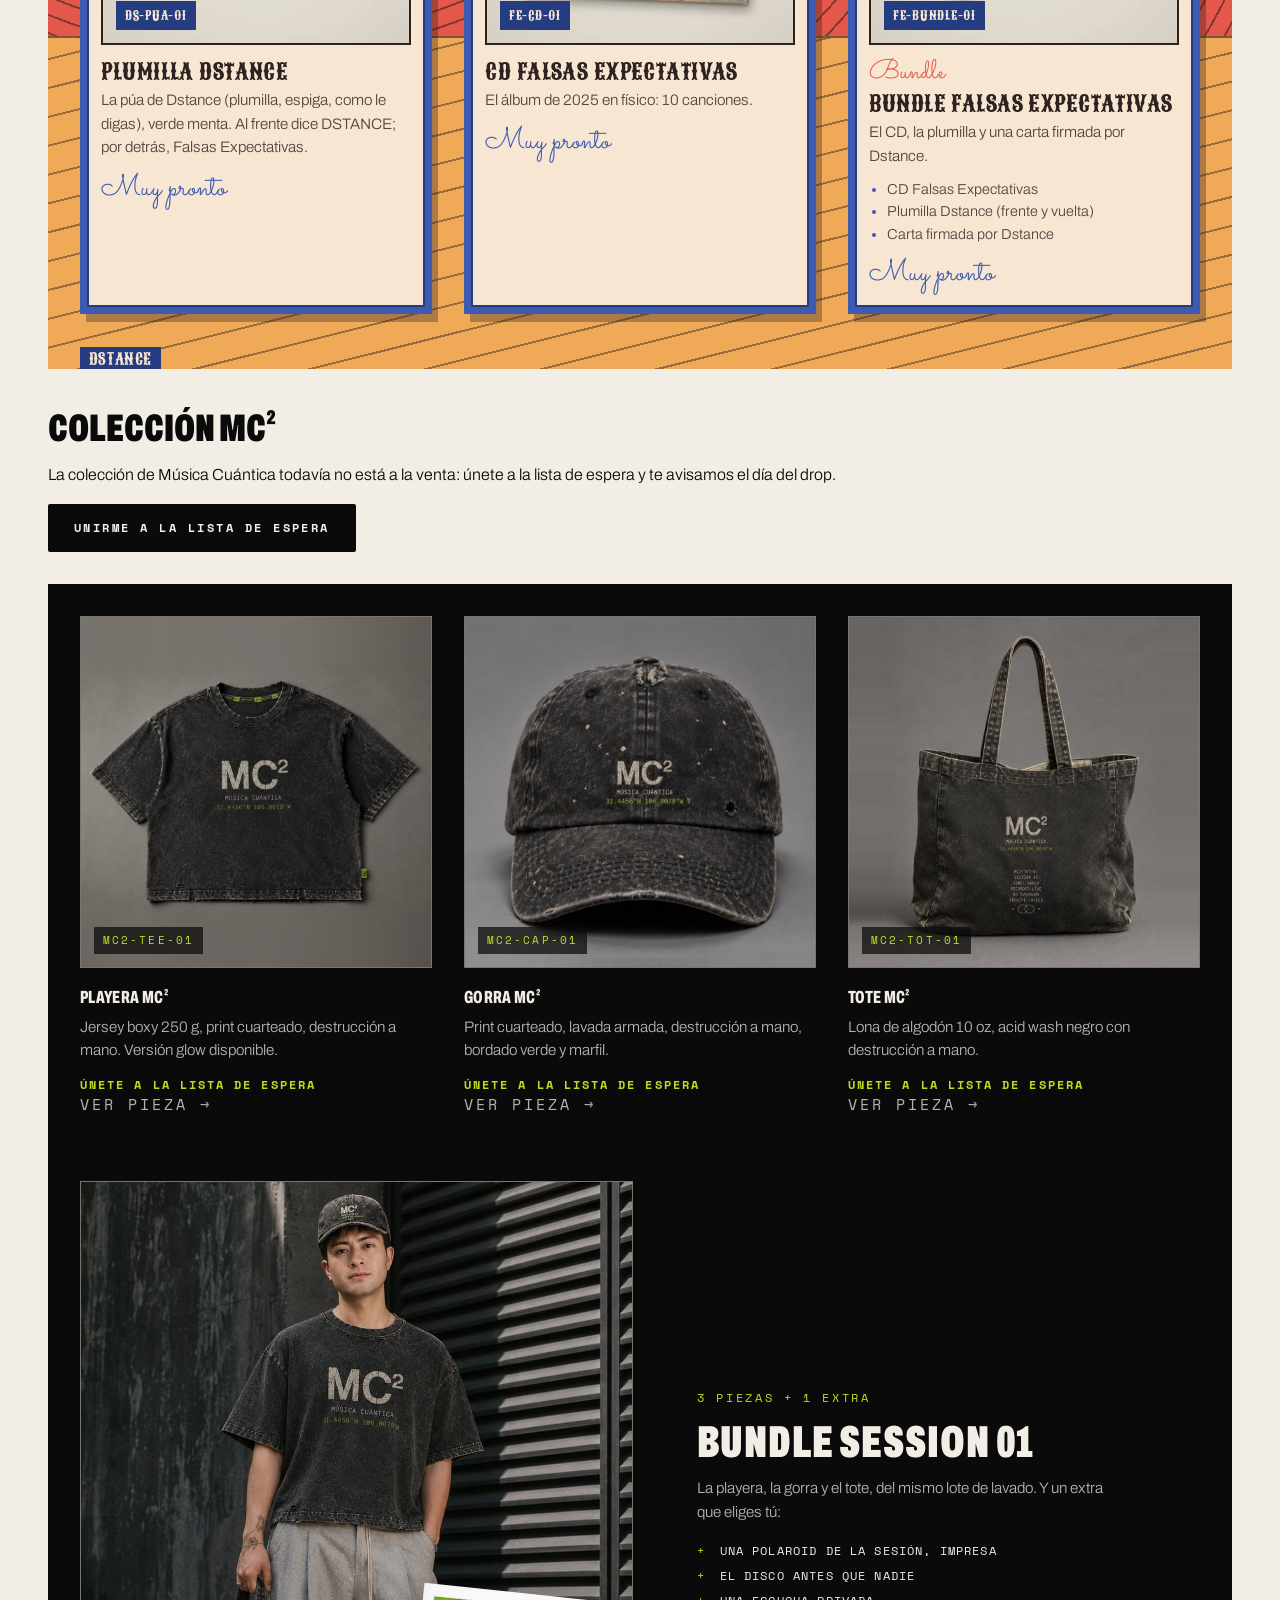
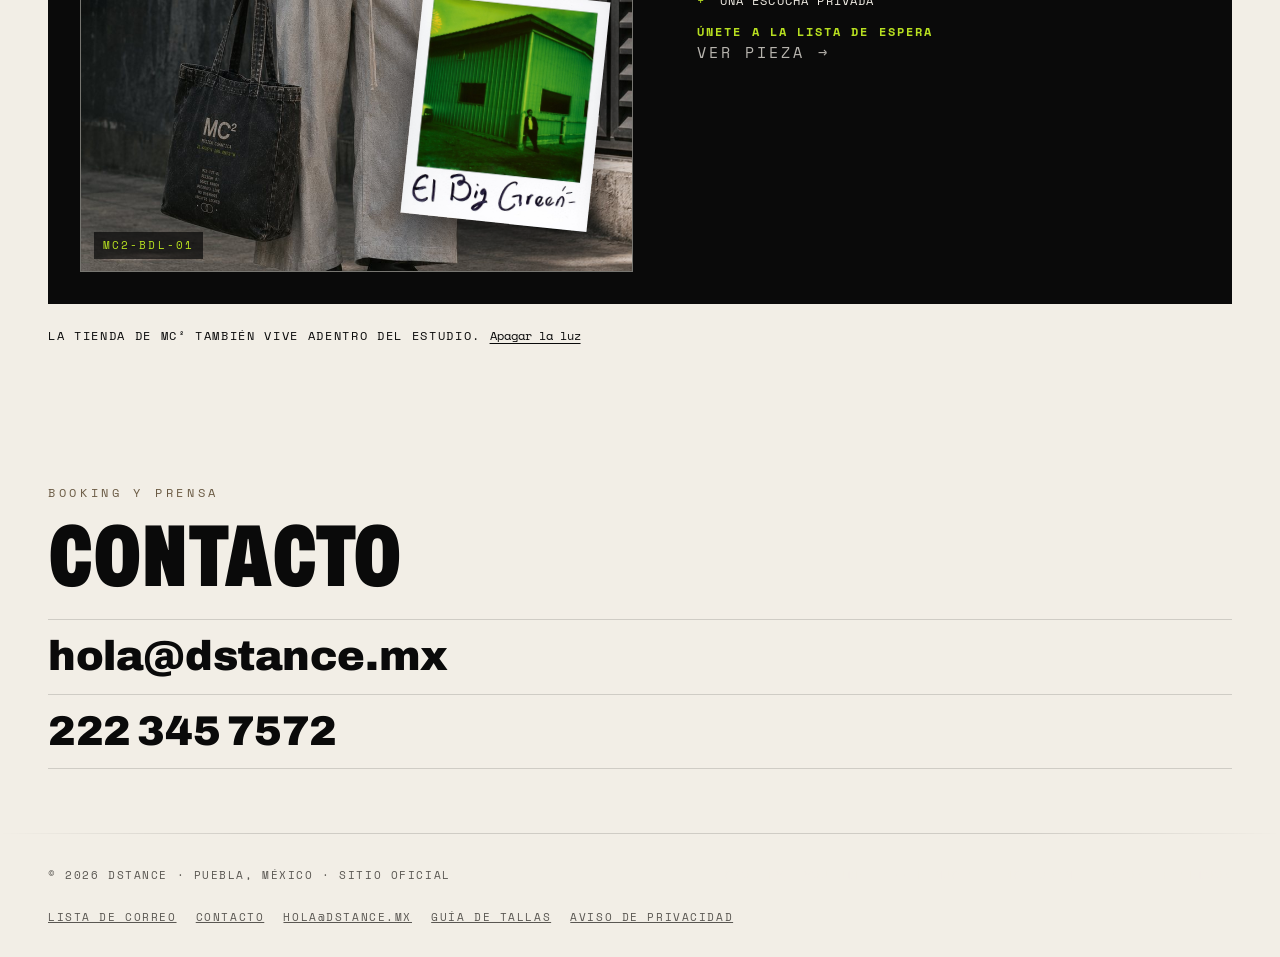
==== commit 13c7f9ee: "SEO, velocidad y celular: títulos por sección, datos para Google, imágenes WebP - Cada dirección (/s" ====
--- a/index.html
+++ b/index.html
@@ -55,7 +55,12 @@
          Space Mono  = the "technical studio" voice: coordinates, SKUs, the acta. -->
   <link rel="preconnect" href="https://fonts.googleapis.com">
   <link rel="preconnect" href="https://fonts.gstatic.com" crossorigin>
-  <link href="https://fonts.googleapis.com/css2?family=Archivo:wdth,wght@62..100,300..900&family=Space+Mono:wght@400;700&family=Sacramento&family=Sancreek&display=swap" rel="stylesheet">
+  <!-- Loaded without blocking the first paint: the page shows at once
+       with the fallback fonts and swaps when these arrive. -->
+  <link rel="preload" as="style" href="https://fonts.googleapis.com/css2?family=Archivo:wdth,wght@62..100,300..900&family=Space+Mono:wght@400;700&family=Sacramento&family=Sancreek&display=swap" onload="this.onload=null;this.rel='stylesheet'">
+  <noscript><link rel="stylesheet" href="https://fonts.googleapis.com/css2?family=Archivo:wdth,wght@62..100,300..900&family=Space+Mono:wght@400;700&family=Sacramento&family=Sancreek&display=swap"></noscript>
+  <!-- The cover photo is the biggest thing on the first screen: ask for it first. -->
+  <link rel="preload" as="image" href="/photos/ds-campo-dia-800.webp" imagesrcset="/photos/ds-campo-dia-800.webp 800w, /photos/ds-campo-dia.webp 1400w" imagesizes="100vw" fetchpriority="high">
 
   <style>
     /* ---------------------------------------------------------------
@@ -125,7 +130,7 @@
     .wordmark { grid-column: 2; text-decoration: none; font-weight: 800; font-size: 1.1rem; letter-spacing: .04em; text-align: center; }
     .site-header .cart-link { grid-column: 3; justify-self: end; }
     .site-header .cart-link { white-space: nowrap; }
-    @media (max-width: 420px) { .site-header .cart-link { letter-spacing: .12em; font-size: .68rem; } }
+    @media (max-width: 420px) { .site-header .cart-link { letter-spacing: .1em; font-size: .7rem; } }
     /* The menu button: three lines, the middle one shorter, like a fader scale. */
     .burger {
       grid-column: 1; justify-self: start;
@@ -643,7 +648,7 @@
     .bundle .product-photo { aspect-ratio: 4 / 5; }
     .bundle .product-photo img:first-child { object-position: center 30%; }
     .bundle h3 { font-size: clamp(1.8rem, 4vw, 2.8rem); font-weight: 900; line-height: .95; margin: 0 0 .9rem; }
-    .bundle .kicker { font-family: var(--font-mono); font-size: .68rem; letter-spacing: .22em; text-transform: uppercase; color: var(--chem-green); margin-bottom: .8rem; }
+    .bundle .kicker { font-family: var(--font-mono); font-size: .75rem; letter-spacing: .22em; text-transform: uppercase; color: var(--chem-green); margin-bottom: .8rem; }
     .bundle-text p { max-width: 46ch; }
     .extras { list-style: none; padding: 0; margin: 1.1rem 0 0; display: grid; gap: .45rem; }
     .extras li {
@@ -872,7 +877,7 @@
     html:not([data-lights="off"]) .burger { color: var(--washed-black); }
     html:not([data-lights="off"]) .site-footer { color: #5a5752; border-image: linear-gradient(to right, transparent, rgba(10,10,10,.15) 20%, rgba(10,10,10,.15) 80%, transparent) 1; }
     html:not([data-lights="off"]) .site-footer .link { color: inherit; }
-    .ds .eyebrow { color: var(--sepia); }
+    .ds .eyebrow { color: #6A5A43; }   /* a darker sepia: readable on the light paper (contrast 5.9:1) */
     .ds h2 {
       font-family: var(--font-display); font-weight: 900; text-transform: uppercase;
       font-size: clamp(2.2rem, 6vw, 4rem); letter-spacing: -.02em; line-height: .9; margin: 0 0 1.4rem;
@@ -985,7 +990,7 @@
     }
     .video-title, .video-year { position: absolute; z-index: 1; left: 1rem; }
     .video-title { bottom: 2.1rem; font: 900 clamp(1.3rem, 2.6vw, 1.8rem)/1 var(--font-display); font-stretch: 62%; text-transform: uppercase; }
-    .video-year { bottom: 1rem; font: 400 .68rem var(--font-mono); letter-spacing: .18em; }
+    .video-year { bottom: 1rem; font: 400 .75rem var(--font-mono); letter-spacing: .18em; }
     @media (hover: hover) { .video:hover img { transform: scale(1.04); } .video:hover .video-play { transform: scale(1.1); background: var(--washed-black); } }
 
     /* The video pop-up: as big as the screen allows at 16:9. It grows out
@@ -1014,7 +1019,7 @@
     .video-pop.closing .vp-cap, .video-pop.closing .vp-close { opacity: 0; transition: opacity .15s ease; }
 
     /* En vivo: under the press kit's night sky. */
-    .envivo { background: #0b1016 url("/photos/ds-cielo.jpg") center top / cover; color: #fff; }
+    .envivo { background: #0b1016 url("/photos/ds-cielo.webp") center top / cover; color: #fff; }
     .envivo .eyebrow { color: rgba(255,255,255,.65); }
     .ds.envivo .no-shows { border-color: rgba(255,255,255,.45); }
     .envivo .btn-ghost { color: #fff; border-color: rgba(255,255,255,.7); }
@@ -1054,13 +1059,19 @@
     .release h3 { font: 900 clamp(1.3rem, 3.4vw, 2.2rem)/1 var(--font-display); text-transform: uppercase; letter-spacing: -.01em; margin: .2rem 0 .35rem; }
     .release h3 a { text-decoration: none; }
     @media (hover: hover) { .release h3 a:hover { text-decoration: underline; } }
-    .release .rel-link + .rel-link { margin-left: 1rem; }
+    .release .rel-link { margin-right: 1.2rem; }   /* space after each, so a link that wraps starts flush left */
     .release p { margin: 0; }
-    .rel-year { font: 700 .78rem var(--font-mono); letter-spacing: .2em; color: var(--sepia); }
+    .rel-year { font: 700 .78rem var(--font-mono); letter-spacing: .2em; color: #6A5A43; }
     .rel-meta { font: 400 .72rem var(--font-mono); letter-spacing: .12em; text-transform: uppercase; }
     .rel-link {
       display: inline-block; margin-top: .7rem; padding: 0; background: none; border: 0; cursor: pointer; color: inherit;
       font: 700 .72rem var(--font-mono); letter-spacing: .2em; text-transform: uppercase; text-decoration: underline; text-underline-offset: 3px;
+    }
+    /* TOUCH SCREENS: the small text links get a finger-sized hit area
+       (about 44px tall) without changing how they look. */
+    @media (pointer: coarse) {
+      .rel-link { margin-top: 0; padding-block: .75rem; }
+      .site-footer .social a, .menu-social a, .tour-source a, .shop .shop-note .link { padding-block: .75rem; }
     }
     /* The record still to come: a black square, MC² waiting in it. */
     .rel-dark {
@@ -1343,27 +1354,27 @@
       <h2 id="tray-title">Discografía</h2>
       <ol class="timeline">
         <li class="release">
-          <img src="/photos/disco-nina-bonita-acustico.jpg" width="640" height="640" loading="lazy" alt="Portada de Niña Bonita (Acústico)">
+          <img src="/photos/disco-nina-bonita-acustico.webp" width="480" height="480" loading="lazy" alt="Portada de Niña Bonita (Acústico)">
           <div><p class="rel-year">2020</p><h3><a href="/nina-bonita/">Niña Bonita</a></h3><p class="rel-meta">Sencillo · acústico y con Melissa Robles</p>
           <a class="rel-link" href="/nina-bonita/">Versiones y video</a> <a class="rel-link" href="https://open.spotify.com/track/0z05t8LJ4GYWqqVBZBqjYK" target="_blank" rel="noopener">Spotify ↗</a></div>
         </li>
         <li class="release">
-          <img src="/photos/disco-estaciones.jpg" width="640" height="640" loading="lazy" alt="Portada de Estaciones">
+          <img src="/photos/disco-estaciones.webp" width="480" height="480" loading="lazy" alt="Portada de Estaciones">
           <div><p class="rel-year">2020</p><h3>Estaciones</h3><p class="rel-meta">EP · 5 canciones</p>
           <a class="rel-link" href="https://open.spotify.com/album/7Jc5DUUeQ1E7zAiJRvosZr" target="_blank" rel="noopener">Spotify ↗</a></div>
         </li>
         <li class="release">
-          <img src="/photos/disco-hasta-que-la-vida-diga-adios.jpg" width="640" height="640" loading="lazy" alt="Portada de Hasta Que la Vida Diga Adiós">
+          <img src="/photos/disco-hasta-que-la-vida-diga-adios.webp" width="480" height="480" loading="lazy" alt="Portada de Hasta Que la Vida Diga Adiós">
           <div><p class="rel-year">2022</p><h3>Hasta Que la Vida Diga Adiós</h3><p class="rel-meta">Álbum · 11 canciones · con Josean Log y Los Rumberos</p>
           <a class="rel-link" href="https://open.spotify.com/album/14Ca0sNQjuJT8hWTolmxUG" target="_blank" rel="noopener">Spotify ↗</a></div>
         </li>
         <li class="release">
-          <img src="/photos/disco-falsas-expectativas.jpg" width="640" height="640" loading="lazy" alt="Portada de Falsas Expectativas">
+          <img src="/photos/disco-falsas-expectativas.webp" width="480" height="480" loading="lazy" alt="Portada de Falsas Expectativas">
           <div><p class="rel-year">2025</p><h3>Falsas Expectativas</h3><p class="rel-meta">Álbum · 10 canciones</p>
           <a class="rel-link" href="https://open.spotify.com/album/3lN91lruKySYJbYIHwqYIf" target="_blank" rel="noopener">Spotify ↗</a></div>
         </li>
         <li class="release">
-          <img src="/photos/todo-cae.jpg" width="1000" height="1000" loading="lazy" alt="Portada de Todo Cae">
+          <img src="/photos/todo-cae.webp" width="800" height="800" loading="lazy" alt="Portada de Todo Cae">
           <div><p class="rel-year">2026</p><h3><a href="/todo-cae/">Todo Cae</a></h3><p class="rel-meta">Sencillo · el primero de Música Cuántica</p>
           <a class="rel-link" href="/todo-cae/">Letra y créditos</a>
           <a class="rel-link" href="https://open.spotify.com/album/135QtRswX1tefmyG1kXxxh" target="_blank" rel="noopener">Spotify ↗</a></div>
@@ -1382,33 +1393,33 @@
       <span class="eyebrow">Videografía</span>
       <h2 id="videos-title">Videos</h2>
       <ul class="videos">
-          <li><button class="video" type="button" data-yt="U9XBk22Vr_w" aria-label="Ver Niña Bonita (2020)">
-            <img src="/photos/video-nina-bonita.jpg" width="960" height="540" loading="lazy" alt="">
+          <li><button class="video" type="button" data-yt="U9XBk22Vr_w"><span class="sr-only">Ver video: </span>
+            <img src="/photos/video-nina-bonita.webp" width="640" height="360" loading="lazy" alt="">
             <span class="video-play" aria-hidden="true">▶</span>
             <span class="video-title">Niña Bonita</span><span class="video-year">2020</span>
           </button></li>
-          <li><button class="video" type="button" data-yt="A24SmyaCDxU" aria-label="Ver La Peor Droga de Todas (2021)">
-            <img src="/photos/video-la-peor-droga.jpg" width="960" height="540" loading="lazy" alt="">
+          <li><button class="video" type="button" data-yt="A24SmyaCDxU"><span class="sr-only">Ver video: </span>
+            <img src="/photos/video-la-peor-droga.webp" width="640" height="360" loading="lazy" alt="">
             <span class="video-play" aria-hidden="true">▶</span>
             <span class="video-title">La Peor Droga de Todas</span><span class="video-year">2021</span>
           </button></li>
-          <li><button class="video" type="button" data-yt="QEESLSNo-Ec" aria-label="Ver No Me Falta Nada (2022)">
-            <img src="/photos/video-no-me-falta-nada.jpg" width="960" height="540" loading="lazy" alt="">
+          <li><button class="video" type="button" data-yt="QEESLSNo-Ec"><span class="sr-only">Ver video: </span>
+            <img src="/photos/video-no-me-falta-nada.webp" width="640" height="360" loading="lazy" alt="">
             <span class="video-play" aria-hidden="true">▶</span>
             <span class="video-title">No Me Falta Nada</span><span class="video-year">2022</span>
           </button></li>
-          <li><button class="video" type="button" data-yt="khfSRTsbQXY" aria-label="Ver Si Fui Yo (2023)">
-            <img src="/photos/video-si-fui-yo.jpg" width="960" height="540" loading="lazy" alt="">
+          <li><button class="video" type="button" data-yt="khfSRTsbQXY"><span class="sr-only">Ver video: </span>
+            <img src="/photos/video-si-fui-yo.webp" width="640" height="360" loading="lazy" alt="">
             <span class="video-play" aria-hidden="true">▶</span>
             <span class="video-title">Si Fui Yo</span><span class="video-year">2023</span>
           </button></li>
-          <li><button class="video" type="button" data-yt="YQ3rtjxuTKc" aria-label="Ver Calma (2025)">
-            <img src="/photos/video-calma.jpg" width="960" height="540" loading="lazy" alt="">
+          <li><button class="video" type="button" data-yt="YQ3rtjxuTKc"><span class="sr-only">Ver video: </span>
+            <img src="/photos/video-calma.webp" width="640" height="360" loading="lazy" alt="">
             <span class="video-play" aria-hidden="true">▶</span>
             <span class="video-title">Calma</span><span class="video-year">2025</span>
           </button></li>
-          <li><button class="video" type="button" data-yt="9jpzjeNJ354" aria-label="Ver Tiempo a Solas (2025)">
-            <img src="/photos/video-tiempo-a-solas.jpg" width="960" height="540" loading="lazy" alt="">
+          <li><button class="video" type="button" data-yt="9jpzjeNJ354"><span class="sr-only">Ver video: </span>
+            <img src="/photos/video-tiempo-a-solas.webp" width="640" height="360" loading="lazy" alt="">
             <span class="video-play" aria-hidden="true">▶</span>
             <span class="video-title">Tiempo a Solas</span><span class="video-year">2025</span>
           </button></li>
@@ -1507,7 +1518,7 @@
          to Frecuencia, where the song is the signal to find. -->
     <section class="single mq" id="todo-cae" aria-labelledby="single-title">
       <figure class="single-cover">
-        <img src="/photos/todo-cae.jpg" width="1000" height="1000" loading="lazy"
+        <img src="/photos/todo-cae.webp" width="800" height="800" loading="lazy"
              alt="Portada de Todo Cae: un perfil casi negro dibujado por ramas iluminadas en verde">
       </figure>
       <div>
@@ -2109,8 +2120,8 @@
         description: "La púa de Dstance (plumilla, espiga, como le digas), verde menta. Al frente dice DSTANCE; por detrás, Falsas Expectativas.",
         price: null,
         link: "",
-        photo: { src: "/photos/shop-plumilla-frente.jpg", width: 1200, height: 1200, alt: "El frente de la plumilla verde menta: dice DSTANCE" },
-        back:  { src: "/photos/shop-plumilla-vuelta.jpg", width: 1200, height: 1200, alt: "La vuelta de la plumilla: dice Falsas Expectativas en letra manuscrita" },
+        photo: { src: "/photos/shop-plumilla-frente.webp", width: 800, height: 800, alt: "El frente de la plumilla verde menta: dice DSTANCE" },
+        back:  { src: "/photos/shop-plumilla-vuelta.webp", width: 800, height: 800, alt: "La vuelta de la plumilla: dice Falsas Expectativas en letra manuscrita" },
       },
       {
         sku: "FE-CD-01",
@@ -2118,7 +2129,7 @@
         description: "El álbum de 2025 en físico: 10 canciones.",
         price: null,
         link: "",
-        photo: { src: "/photos/shop-cd-falsas-expectativas.jpg", width: 1200, height: 1200, alt: "El CD de Falsas Expectativas en su estuche de cartón, con la ilustración de la portada" },
+        photo: { src: "/photos/shop-cd-falsas-expectativas.webp", width: 800, height: 800, alt: "El CD de Falsas Expectativas en su estuche de cartón, con la ilustración de la portada" },
       },
       {
         sku: "FE-BUNDLE-01",
@@ -2128,7 +2139,7 @@
         extras: ["CD Falsas Expectativas", "Plumilla Dstance (frente y vuelta)", "Carta firmada por Dstance"],
         price: null,
         link: "",
-        photo: { src: "/photos/shop-bundle-falsas-expectativas.jpg", width: 1200, height: 1200, alt: "El CD de Falsas Expectativas, la plumilla verde menta y una carta escrita a mano" },
+        photo: { src: "/photos/shop-bundle-falsas-expectativas.webp", width: 800, height: 800, alt: "El CD de Falsas Expectativas, la plumilla verde menta y una carta escrita a mano" },
       },
     ];
     const pesos = new Intl.NumberFormat("es-MX", { style: "currency", currency: "MXN", maximumFractionDigits: 0 });
@@ -2169,6 +2180,20 @@
       return card;
     }
     document.getElementById("shop-now").append(...forSale.map(renderForSale));
+    // For Google Shopping: a piece becomes a Product with its price once
+    // it has a price and a payment link.
+    const onSale = forSale.filter((item) => item.price != null && item.link);
+    if (onSale.length) {
+      const ld = document.createElement("script");
+      ld.type = "application/ld+json";
+      ld.textContent = JSON.stringify({ "@context": "https://schema.org", "@graph": onSale.map((item) => ({
+        "@type": "Product", sku: item.sku, name: item.name, description: item.description,
+        image: item.photo ? "https://dstance.com.mx" + item.photo.src : undefined,
+        brand: { "@type": "Brand", name: "Dstance" },
+        offers: { "@type": "Offer", price: item.price, priceCurrency: "MXN", availability: "https://schema.org/InStock", url: item.link },
+      })) });
+      document.head.append(ld);
+    }
 
     // The same pieces in both shops: MC² inside (lights off), all of Dstance outside.
     document.getElementById("products").append(...products.map(renderProduct));
@@ -2727,6 +2752,38 @@
       lista: "/mc2/lista/", formatos: "/mc2/formatos/", sesion: "/mc2/sesion/",
     };
     const sectionAt = Object.fromEntries(Object.entries(SECTIONS).map(([id, path]) => [path, id]));
+
+    /* WHAT GOOGLE SEES ON EACH ADDRESS: its own title, description and
+       canonical link, so /shows/ can rank for "dstance boletos" and /shop/
+       for "dstance merch". Google runs this script and reads them. They
+       change with every address change (scrolling or La Cabina). */
+    const SITE = "https://dstance.com.mx";
+    const META = {
+      "/": ["DSTANCE · Sitio oficial", "Sitio oficial de Dstance, pop alternativo desde Puebla: música, videos, shows, shop y Música Cuántica, el disco nuevo grabado en Sonic Ranch."],
+      "/links/": ["Links · DSTANCE", "Escucha y sigue a Dstance: Spotify, Apple Music, YouTube, Instagram, TikTok y Facebook."],
+      "/discografia/": ["Discografía · DSTANCE", "Los discos y sencillos de Dstance: Todo Cae, Falsas Expectativas, Hasta Que la Vida Diga Adiós, Estaciones y Niña Bonita."],
+      "/videos/": ["Videos · DSTANCE", "Videos oficiales de Dstance: Niña Bonita, La Peor Droga de Todas, No Me Falta Nada, Si Fui Yo, Calma y Tiempo a Solas."],
+      "/shows/": ["Shows y boletos · DSTANCE", "Próximos conciertos de Dstance y dónde comprar boletos."],
+      "/shop/": ["Shop · DSTANCE", "Tienda oficial de Dstance: la plumilla, el CD de Falsas Expectativas, el bundle con carta firmada y la colección MC²."],
+      "/contacto/": ["Contacto, booking y prensa · DSTANCE", "Booking, prensa y contacto de Dstance."],
+      "/mc2/": ["Música Cuántica (MC²) · DSTANCE", "Música Cuántica, el disco nuevo de Dstance grabado en vivo en Sonic Ranch: Todo Cae, Session 01 y la lista de espera."],
+      "/cabina/": ["La Cabina · DSTANCE", "Entra a La Cabina: el cuarto de control donde Dstance grabó Música Cuántica en Sonic Ranch. Gira la perilla, mueve la consola y firma tu acta."],
+    };
+    const metaFor = (path) => META[path] ? path : path.startsWith("/mc2/") ? "/mc2/" : isCabina(path) ? "/cabina/" : "/";
+    function setMeta(path) {
+      const key = metaFor(path), [title, description] = META[key];
+      document.title = title;
+      document.querySelector('meta[name="description"]')?.setAttribute("content", description);
+      document.querySelector('link[rel="canonical"]')?.setAttribute("href", SITE + key);
+      document.querySelector('meta[property="og:title"]')?.setAttribute("content", title);
+      document.querySelector('meta[property="og:url"]')?.setAttribute("content", SITE + key);
+    }
+    // Every address change goes through these two, from this page or La Cabina.
+    for (const method of ["pushState", "replaceState"]) {
+      const original = history[method].bind(history);
+      history[method] = (state, unused, url) => { original(state, unused, url); setMeta(location.pathname); };
+    }
+    addEventListener("popstate", () => setMeta(location.pathname));
     const isCabina = (path) => path === "/cabina" || path.startsWith("/cabina/");
     const seen = new Set();
     function report(path) {
@@ -2746,9 +2803,23 @@
       document.getElementById(id)?.scrollIntoView({ behavior: smooth && !noMotion.matches ? "smooth" : "auto" });
     }
     fromHash();
+    setMeta(location.pathname);
     if (sectionAt[location.pathname] && location.pathname !== "/") {
-      showSection(sectionAt[location.pathname]);
-      addEventListener("load", () => showSection(sectionAt[location.pathname]), { once: true });   // again, once the photos have their size
+      const landing = sectionAt[location.pathname];
+      showSection(landing);
+      // Content above can still grow after the first scroll (photos taking
+      // their size, the Bandsintown dates arriving), pushing the section
+      // down. Until the visitor moves the page themselves (or 6 seconds
+      // pass), keep the section where it should be.
+      if (window.ResizeObserver) {
+        const keep = new ResizeObserver(() => document.getElementById(landing)?.scrollIntoView());
+        keep.observe(document.body);
+        const stop = () => { keep.disconnect(); for (const type of ["wheel", "touchstart", "keydown", "pointerdown"]) removeEventListener(type, stop); };
+        for (const type of ["wheel", "touchstart", "keydown", "pointerdown"]) addEventListener(type, stop, { passive: true });
+        setTimeout(stop, 6000);
+      } else {
+        addEventListener("load", () => showSection(landing), { once: true });   // again, once the photos have their size
+      }
     }
     report(location.pathname);
 
@@ -2946,10 +3017,7 @@
             const li = document.createElement("li");
             const row = document.createElement(link ? "a" : "div");
             row.className = "tour-date";
-            if (link) {
-              row.href = link; row.target = "_blank"; row.rel = "noopener";
-              row.setAttribute("aria-label", (offer ? "Boletos: " : "Más info: ") + (v.name || ev.title || "Dstance en vivo") + ", " + Number(m[3]) + " " + MESES[Number(m[2]) - 1] + " " + m[1] + (lugar ? ", " + lugar : ""));
-            }
+            if (link) { row.href = link; row.target = "_blank"; row.rel = "noopener"; }   // its name is what it shows: date, place, "Boletos"
             const day = document.createElement("p");
             day.className = "td-day";
             const d = document.createElement("b"); d.textContent = String(Number(m[3]));
@@ -2963,17 +3031,24 @@
             row.append(day, place);
             if (link) {
               const cta = document.createElement("span");
-              cta.className = "btn"; cta.setAttribute("aria-hidden", "true");
+              cta.className = "btn";
               cta.textContent = offer ? "Boletos ↗" : "Más info ↗";
               row.append(cta);
             }
             li.append(row);
             list.append(li);
+            // For Google's events: name, date, place with its address,
+            // performer, image, and the tickets as an offer.
             shows.push({ "@type": "MusicEvent", name: "Dstance" + (v.name ? " en " + v.name : ""), startDate: ev.datetime,
+              description: "Dstance en vivo" + (v.name ? " en " + v.name : "") + (lugar ? ", " + lugar : "") + ".",
+              image: "https://dstance.com.mx/photos/ds-campo-dia.jpg",
               eventStatus: "https://schema.org/EventScheduled", eventAttendanceMode: "https://schema.org/OfflineEventAttendanceMode",
-              location: { "@type": "Place", name: v.name || lugar, address: lugar },
+              location: { "@type": "Place", name: v.name || lugar,
+                address: { "@type": "PostalAddress", addressLocality: v.city || "", addressRegion: v.region || "", addressCountry: v.country || "" } },
               performer: { "@type": "MusicGroup", name: "Dstance", url: "https://dstance.com.mx/" },
-              ...(link ? { url: link } : {}) });
+              organizer: { "@type": "MusicGroup", name: "Dstance", url: "https://dstance.com.mx/" },
+              ...(link ? { url: link } : {}),
+              ...(offer ? { offers: { "@type": "Offer", url: link, availability: "https://schema.org/InStock" } } : {}) });
           }
           if (!shows.length) return;
           list.hidden = false;
